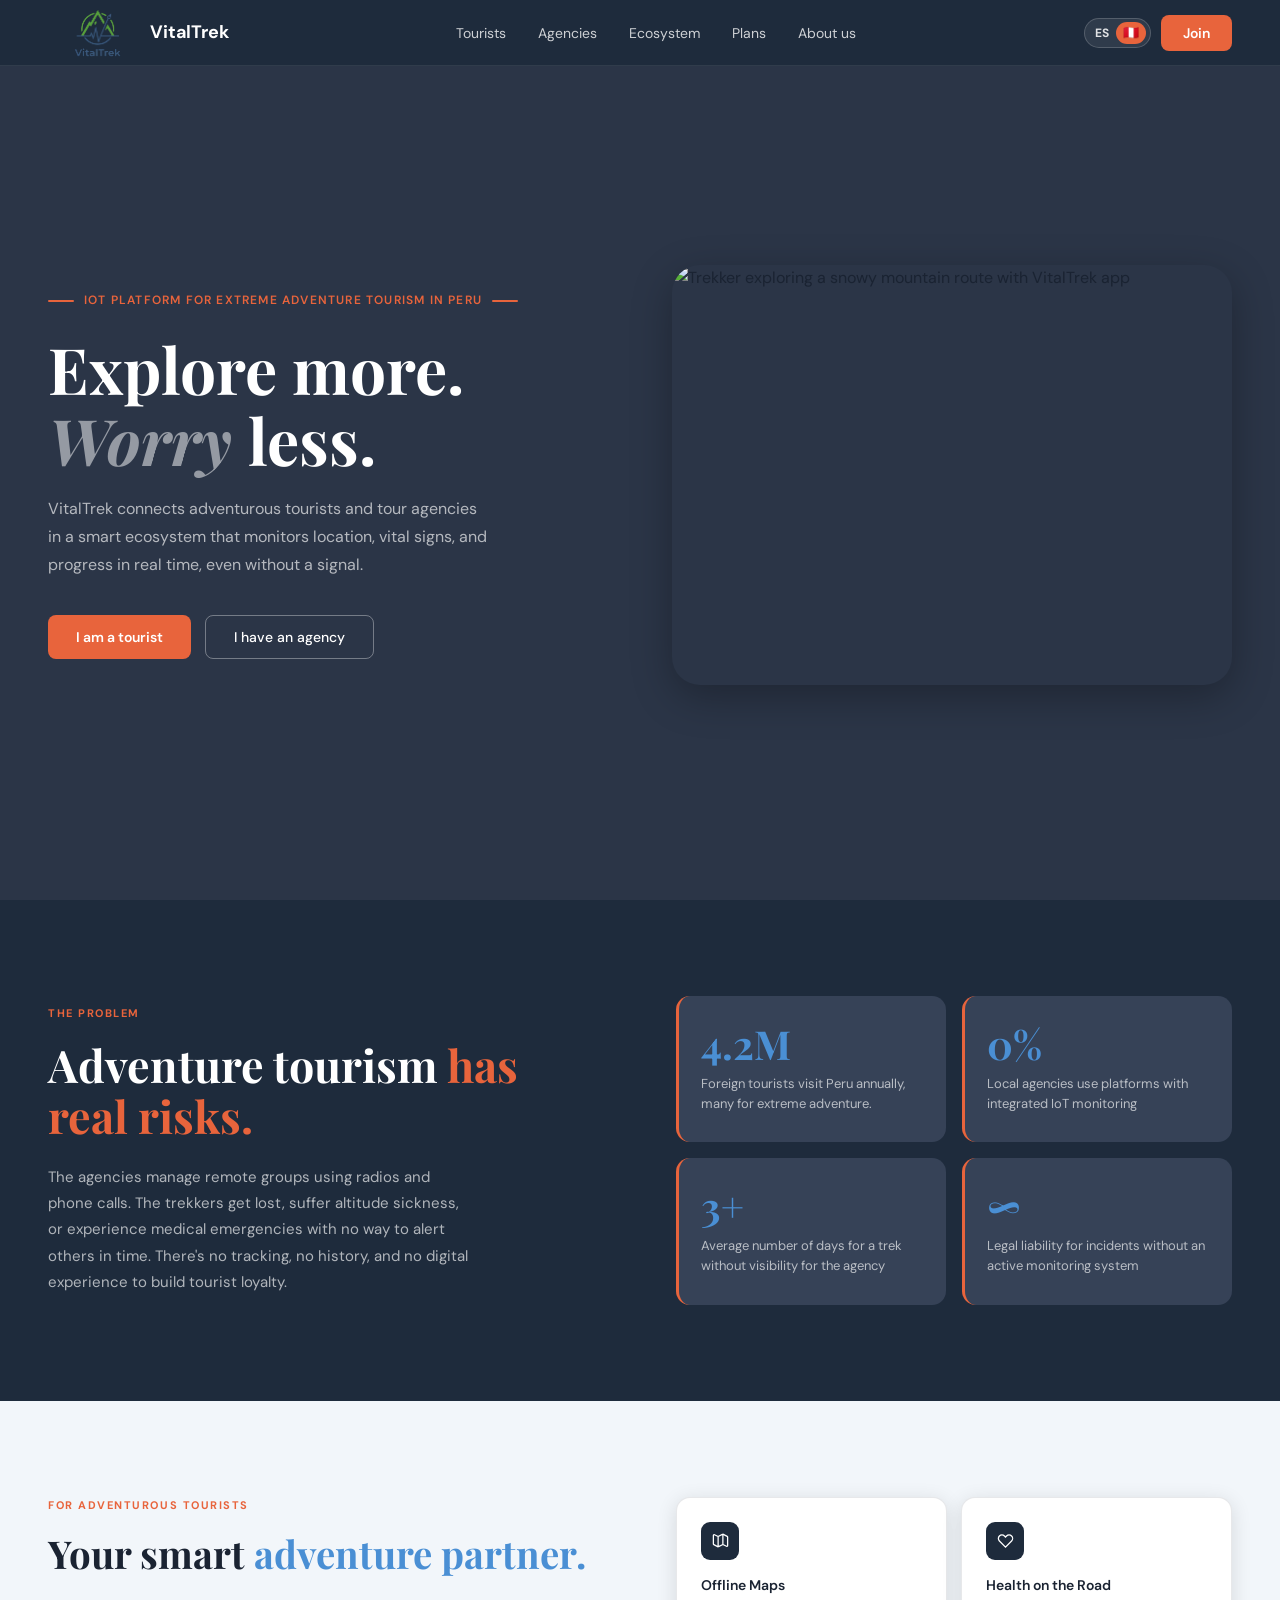
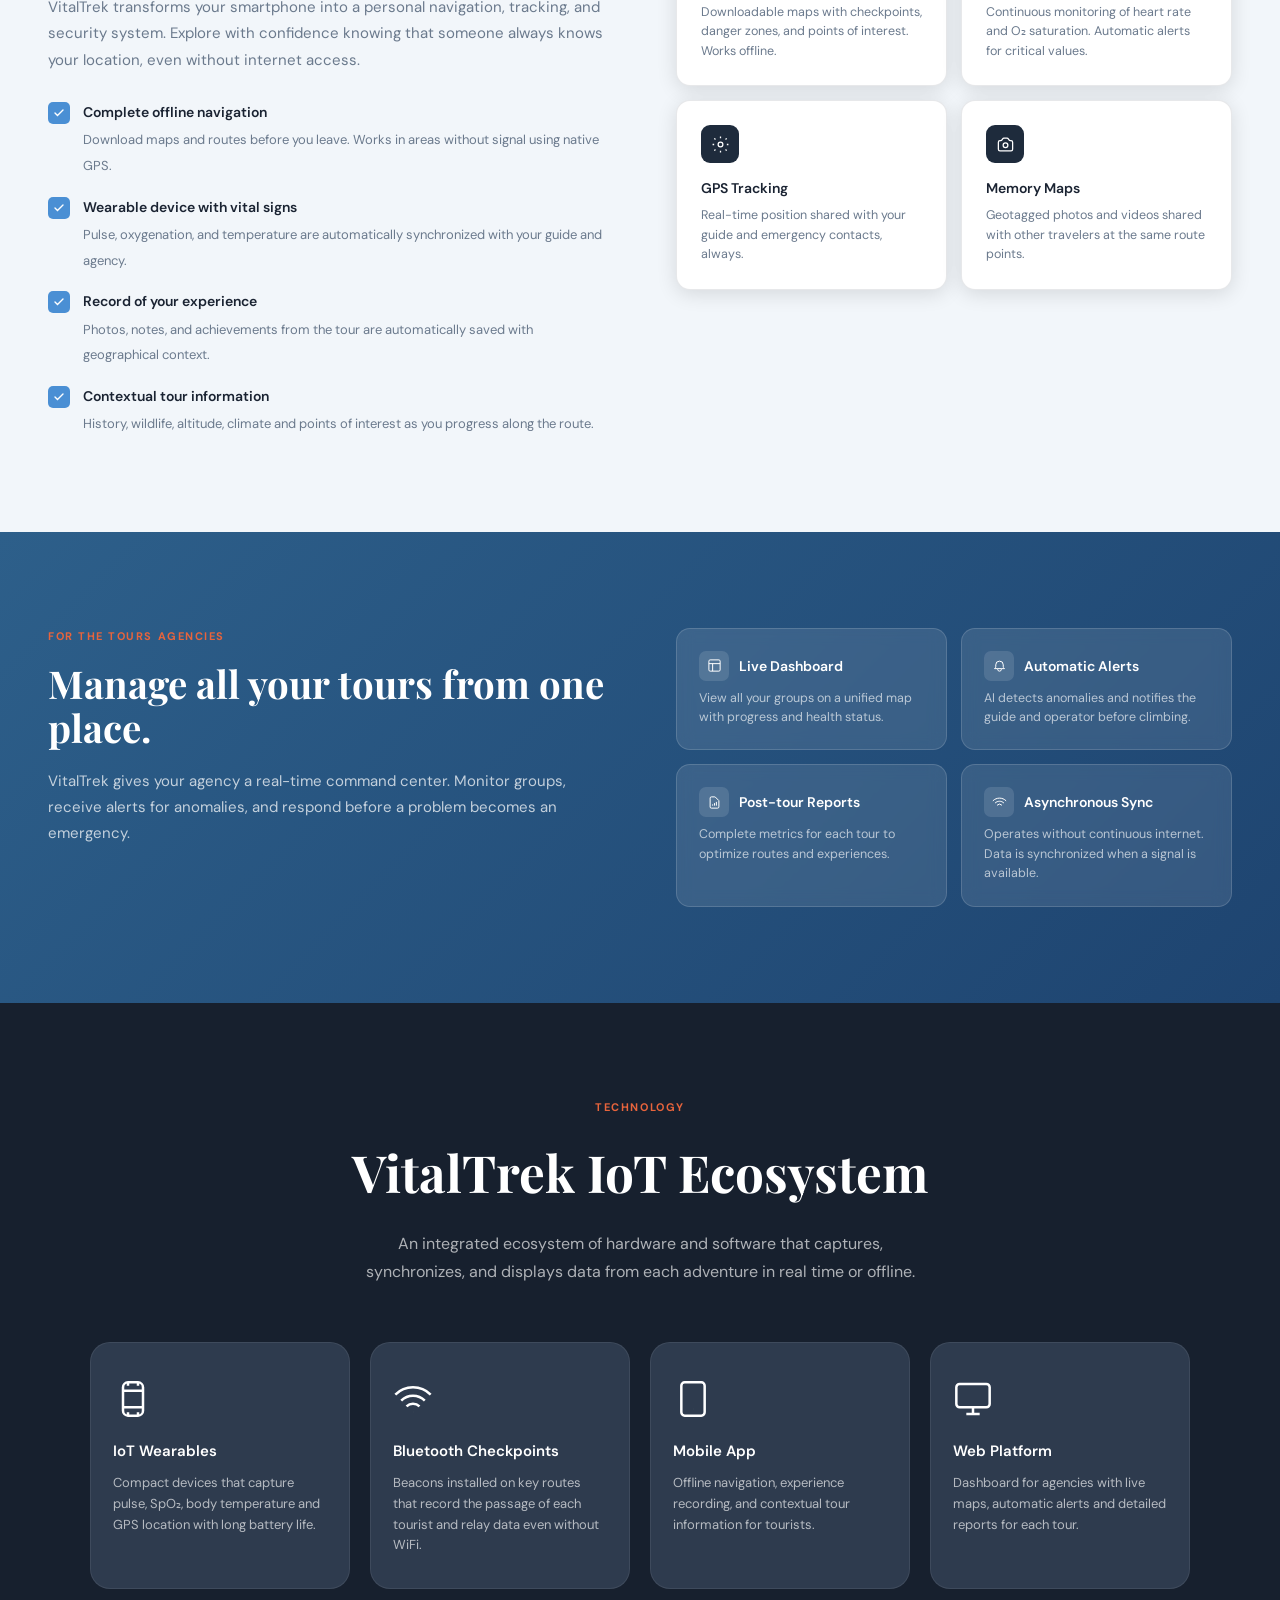
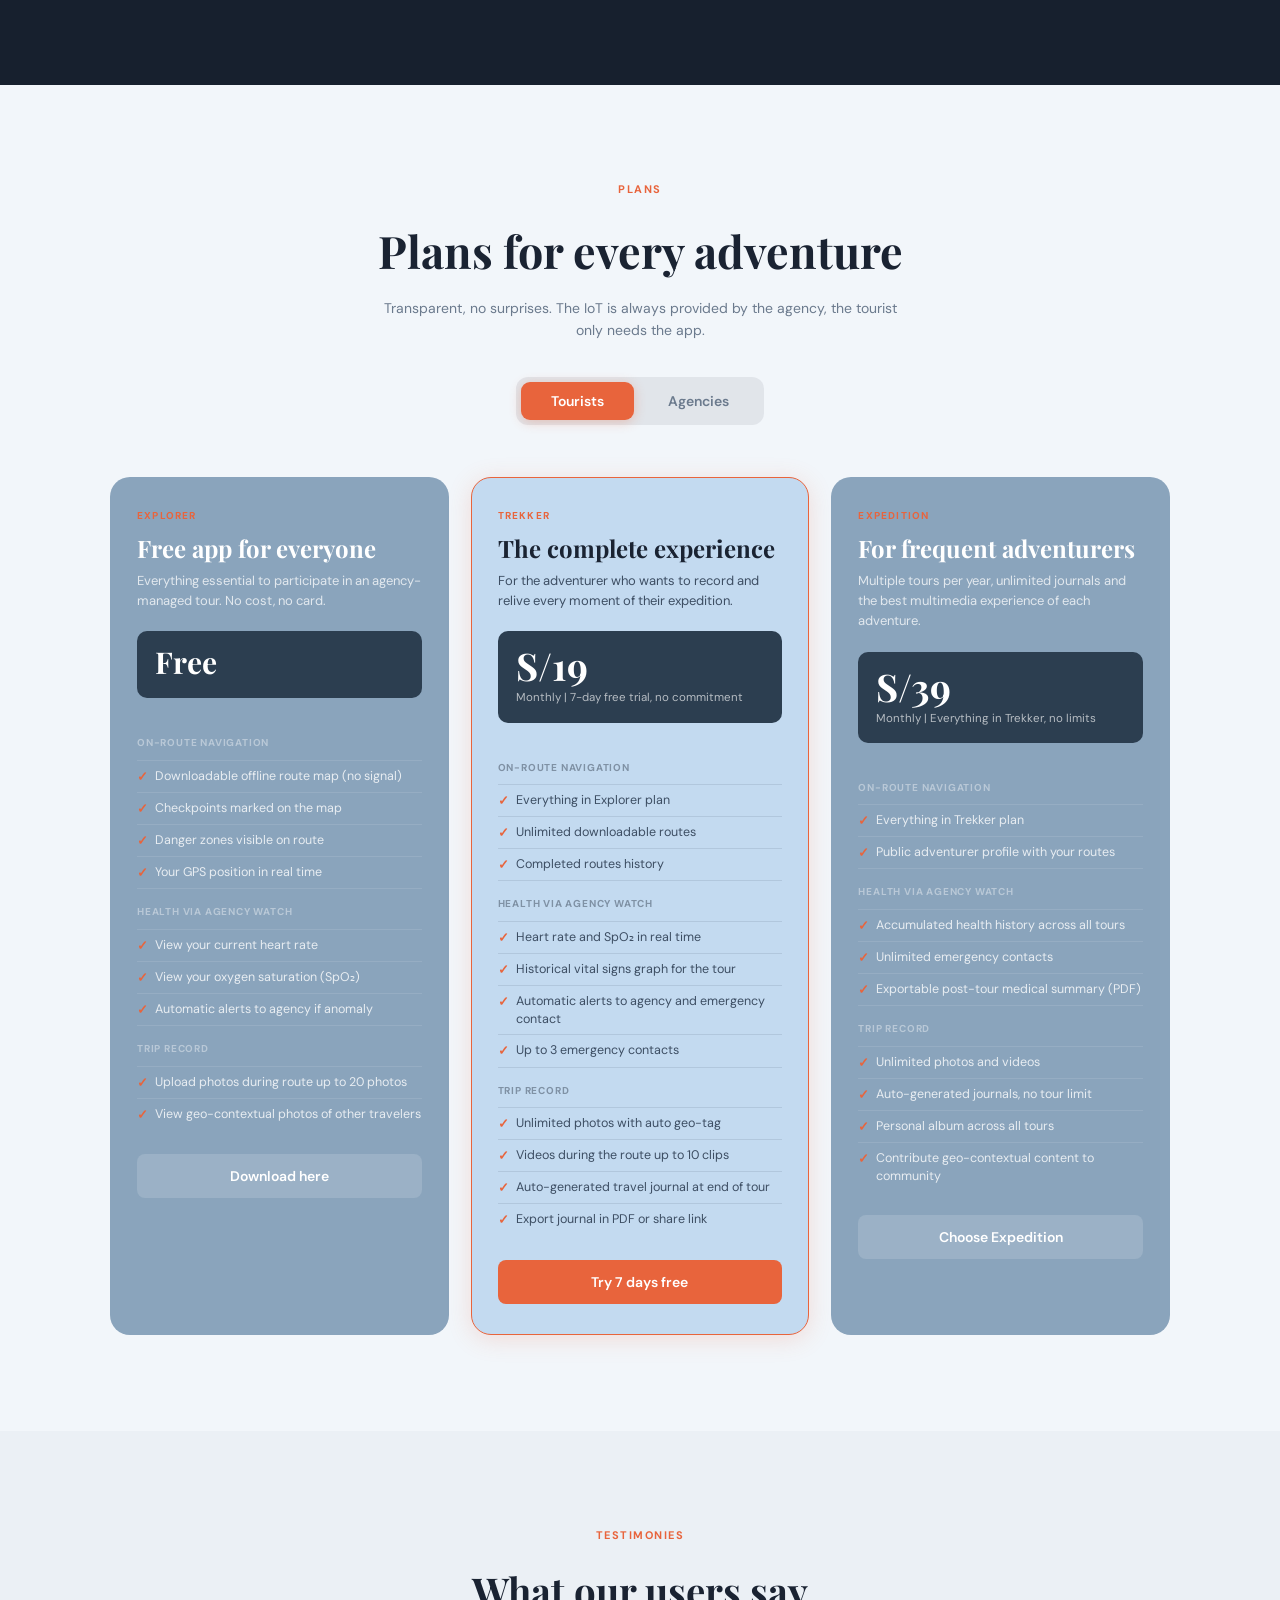
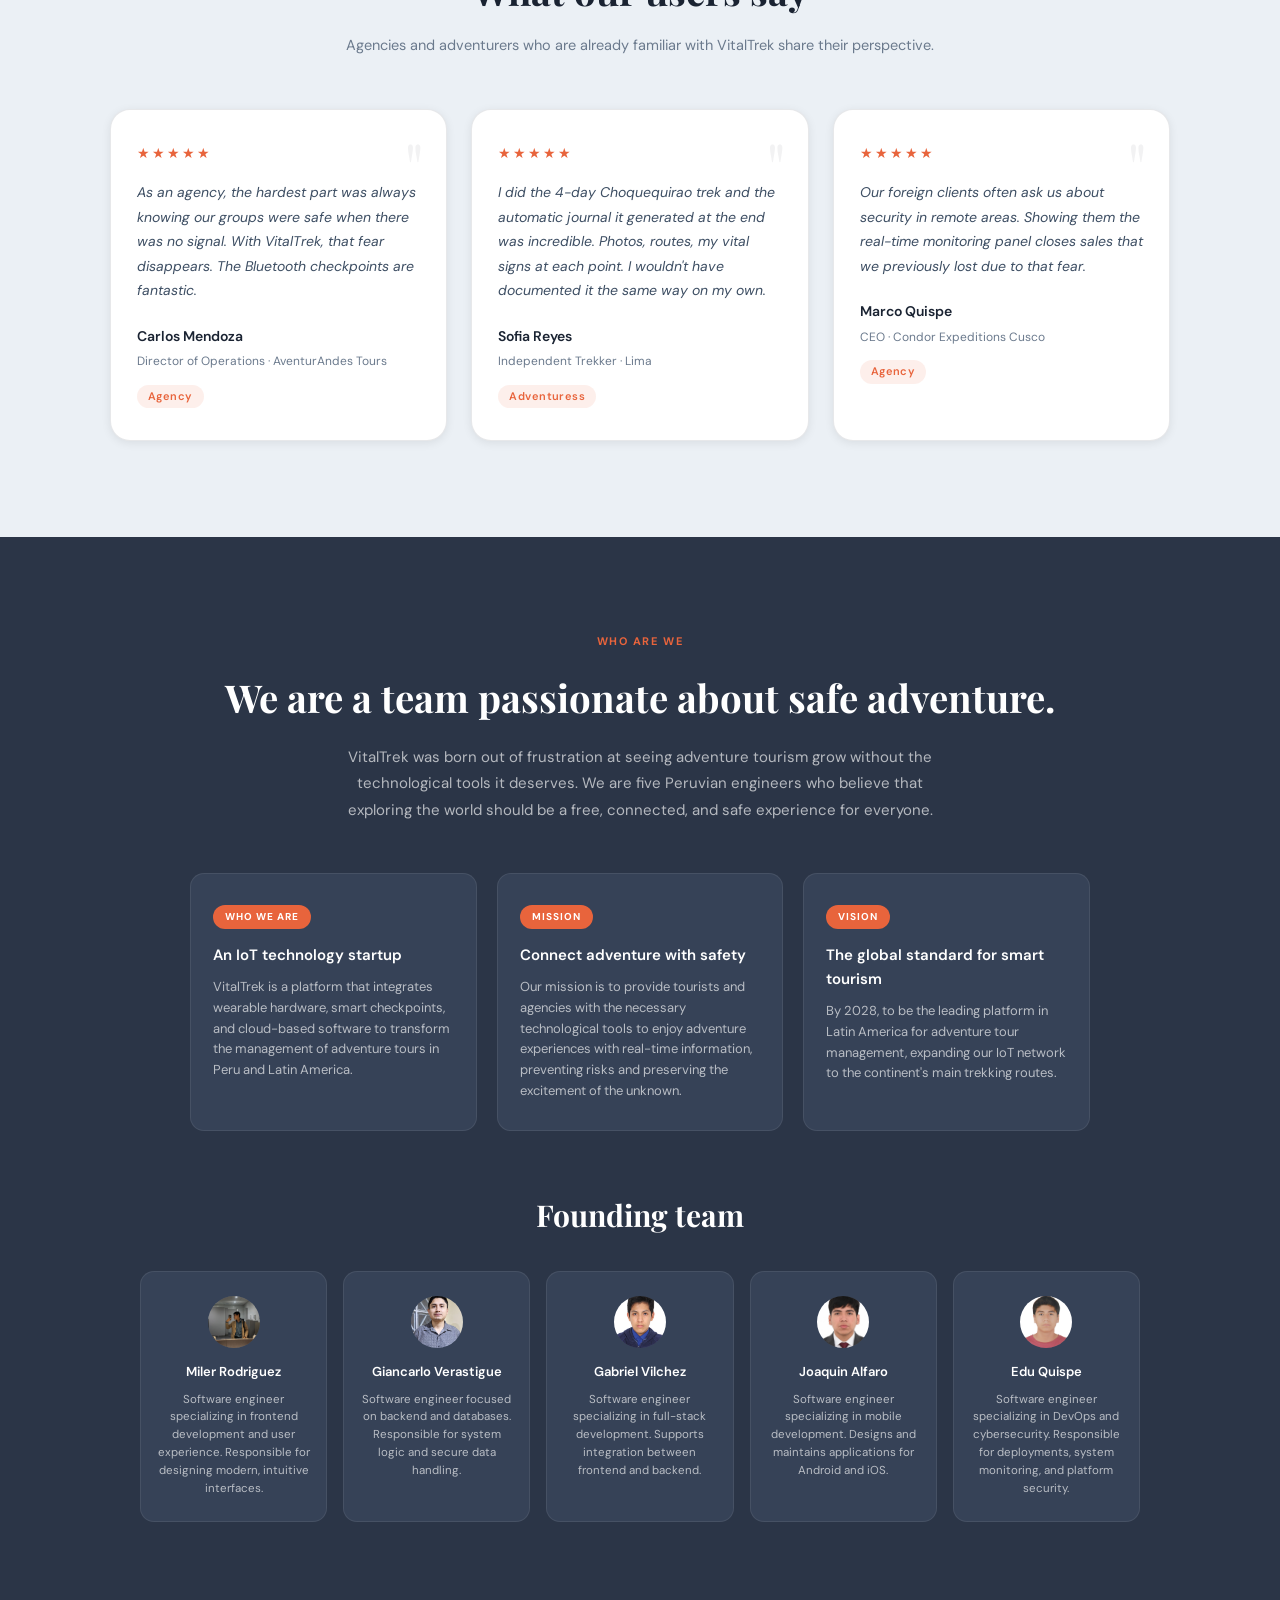
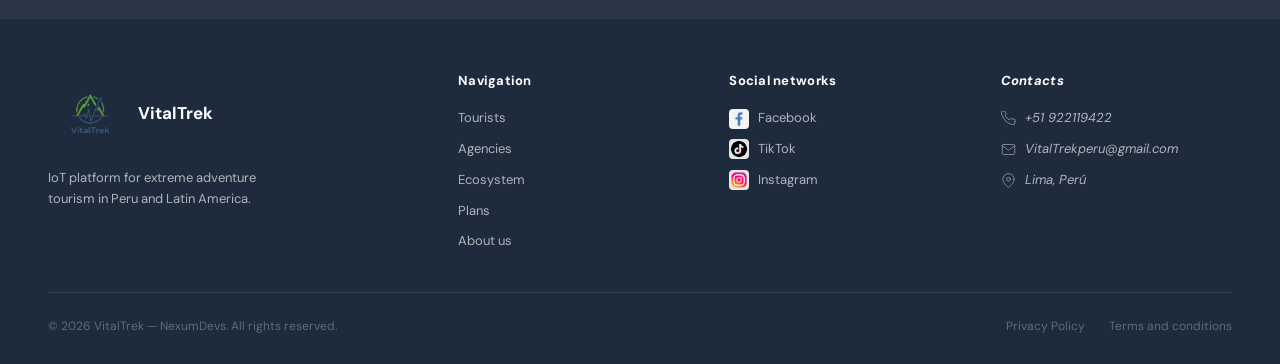
==== index.html @ 86516706 "fix : about the team" ====
<!doctype html>
<!--
 * index.html - VitalTrek landing page
 * NexumDevs - UPC 2026
-->
<html lang="en-US">
<head>
  <meta charset="utf-8">
  <meta name="viewport" content="width=device-width, initial-scale=1.0">
  <meta name="description" content="VitalTrek — IoT platform for extreme adventure tourism in Peru. Monitor location, vital signs, and progress in real time.">
  <meta name="keywords" content="VitalTrek, adventure tourism, IoT, trekking Peru, smartwatch, monitoring, NexumDevs">
  <meta name="author" content="NexumDevs — UPC 2026">
  <meta name="copyright" content="© 2026 VitalTrek — NexumDevs. All rights reserved.">

  <!-- open graph locale -->
  <meta property="og:locale" content="en_US">
  <meta property="og:locale:alternate" content="es_419">
  <meta property="og:title" content="VitalTrek — Explore more. Worry less.">
  <meta property="og:description" content="IoT platform for extreme adventure tourism in Peru.">
  <meta property="og:type" content="website">

  <title>VitalTrek — Explore more. Worry less.</title>

  <link rel="icon" href="assets/images/vitaltrek-logo.png" type="image/png">
  <!-- google fonts -->
  <link
    href="https://fonts.googleapis.com/css2?family=Playfair+Display:ital,wght@0,700;0,800;1,700&family=DM+Sans:wght@300;400;500;600&display=swap"
    rel="stylesheet"
  >
  <link rel="stylesheet" href="style.css">
</head>

<!-- aria-live region announces language changes to screen readers -->
<body>
<div
  id="lang-announcer"
  role="status"
  aria-live="polite"
  aria-atomic="true"
  class="visually-hidden"
></div>

<!-- 
     navbar — fixed top navigation bar
-->
<nav class="navbar" role="navigation" aria-label="Main navigation">

  <!-- brand logo -->
  <a href="#home" class="nav-logo" aria-label="VitalTrek — go to home">
    <img src="assets/images/vitaltrek-logo.png" alt="VitalTrek logo" width="40" height="40">
    <span class="nav-logo-text">VitalTrek</span>
  </a>

  <!-- collapsible nav links — desktop center / mobile dropdown -->
  <div class="nav-collapse" id="nav-collapse" role="menubar">
    <ul class="nav-links" role="list">
      <li role="none"><a href="#tourists" role="menuitem" data-i18n="nav.tourists">Tourists</a></li>
      <li role="none"><a href="#agencies" role="menuitem" data-i18n="nav.agencies">Agencies</a></li>
      <li role="none"><a href="#ecosystem" role="menuitem" data-i18n="nav.ecosystem">Ecosystem</a></li>
      <li role="none"><a href="#plans" role="menuitem" data-i18n="nav.plans">Plans</a></li>
      <li role="none"><a href="#about" role="menuitem" data-i18n="nav.about">About us</a></li>
    </ul>
  </div>

  <!-- right-side actions: language toggle, hamburger, join cta -->
  <div class="nav-actions">

    <!-- language toggle pill -->
    <button
      class="lang-toggle"
      onclick="toggleLanguage()"
      aria-label="Switch to Spanish"
      id="lang-toggle-btn"
    >
      <span class="lang-code" id="lang-code" aria-hidden="true">ES</span>
      <span class="lang-flag-pill" id="lang-flag" aria-hidden="true">🇵🇪</span>
    </button>

    <!-- hamburger button — mobile only -->
    <button
      class="hamburger-button"
      onclick="toggleMobileMenu()"
      aria-expanded="false"
      aria-controls="nav-collapse"
      aria-label="Toggle navigation menu"
    >
      <span aria-hidden="true"></span>
      <span aria-hidden="true"></span>
      <span aria-hidden="true"></span>
    </button>

    <!-- primary cta -->
    <button type="button" class="btn-join" onclick="openJoinModal()" data-i18n="nav.join" aria-label="Open join modal" aria-haspopup="dialog">Join</button>
  </div>

</nav>

<!-- 
     hero — main banner with value proposition
-->
<section class="hero" id="home" aria-labelledby="hero-heading">

  <div class="hero-content">
    <div class="hero-badge" data-i18n="hero.badge" role="note">
      IoT platform for extreme adventure tourism in Peru
    </div>

    <h1 id="hero-heading">
      <span data-i18n="hero.title-line">Explore more.</span><br>
      <em data-i18n="hero.title-italic">Worry </em><span data-i18n="hero.title-bold">less.</span>
    </h1>

    <p class="hero-desc" data-i18n="hero.description">
      VitalTrek connects adventurous tourists and tour agencies in a smart ecosystem
      that monitors location, vital signs, and progress in real time, even without a signal.
    </p>

    <div class="hero-ctas">
      <button class="btn-primary" data-i18n="hero.cta-tourist" aria-label="Get started as a tourist">
        I am a tourist
      </button>
      <button class="btn-outline" data-i18n="hero.cta-agency" aria-label="Get started as an agency">
        I have an agency
      </button>
    </div>
  </div>

  <div class="hero-image-wrap">
    <img
      src="assets/images/vitaltrek-image.png"
      alt="Trekker exploring a snowy mountain route with VitalTrek app"
      width="640"
      height="480"
    >
  </div>

</section>

<!-- 
     problem — statistics showing the market gap
-->
<section class="problem" id="problem" aria-labelledby="problem-heading">

  <div>
    <span class="section-tag" data-i18n="problem.tag">The Problem</span>
    <h2 id="problem-heading">
      <span data-i18n="problem.title-main">Adventure tourism </span>
      <span class="color-accent-primary" data-i18n="problem.title-accent">has real risks.</span>
    </h2>
    <p class="problem-desc" data-i18n="problem.description">
      The agencies manage remote groups using radios and phone calls. The trekkers get lost,
      suffer altitude sickness, or experience medical emergencies with no way to alert others
      in time. There's no tracking, no history, and no digital experience to build tourist loyalty.
    </p>
  </div>

  <!-- statistics grid -->
  <div class="stats-grid" role="list" aria-label="Market statistics">

    <div class="stat-card" role="listitem">
      <div
        class="stat-number"
        data-i18n="problem.stat-tourists-number"
        aria-label="4.2 million"
      >4.2M</div>
      <p class="stat-desc" data-i18n="problem.stat-tourists-desc">
        Foreign tourists visit Peru annually, many for extreme adventure.
      </p>
    </div>

    <div class="stat-card" role="listitem">
      <div
        class="stat-number"
        data-i18n="problem.stat-iot-number"
        aria-label="Zero percent"
      >0%</div>
      <p class="stat-desc" data-i18n="problem.stat-iot-desc">
        Local agencies use platforms with integrated IoT monitoring
      </p>
    </div>

    <div class="stat-card" role="listitem">
      <div
        class="stat-number"
        data-i18n="problem.stat-days-number"
        aria-label="3 or more days"
      >3+</div>
      <p class="stat-desc" data-i18n="problem.stat-days-desc">
        Average number of days for a trek without visibility for the agency
      </p>
    </div>

    <div class="stat-card" role="listitem">
      <div class="stat-number" aria-label="Unlimited liability">∞</div>
      <p class="stat-desc" data-i18n="problem.stat-liability-desc">
        Legal liability for incidents without an active monitoring system
      </p>
    </div>

  </div>

</section>

<!-- 
     tourists — features for adventurous tourists
-->
<section class="tourists" id="tourists" aria-labelledby="tourists-heading">

  <div>
    <span class="section-tag" data-i18n="tourists.tag">For Adventurous Tourists</span>
    <h2 id="tourists-heading">
      <span data-i18n="tourists.title-pre">Your smart </span>
      <span class="color-accent-secondary" data-i18n="tourists.title-accent">adventure partner.</span>
    </h2>
    <p class="tourists-desc" data-i18n="tourists.description">
      VitalTrek transforms your smartphone into a personal navigation, tracking, and security system.
      Explore with confidence knowing that someone always knows your location, even without internet access.
    </p>

    <!-- checklist of core tourist benefits -->
    <ul class="checklist" aria-label="Core features for tourists">
      <li>
        <div class="check-icon" aria-hidden="true">
          <svg viewBox="0 0 24 24" fill="none" stroke="#fff" stroke-width="2.8" stroke-linecap="round">
            <path d="M20 6L9 17l-5-5"/>
          </svg>
        </div>
        <div>
          <strong data-i18n="tourists.offline-nav-title">Complete offline navigation</strong>
          <span data-i18n="tourists.offline-nav-desc">
            Download maps and routes before you leave. Works in areas without signal using native GPS.
          </span>
        </div>
      </li>
      <li>
        <div class="check-icon" aria-hidden="true">
          <svg viewBox="0 0 24 24" fill="none" stroke="#fff" stroke-width="2.8" stroke-linecap="round">
            <path d="M20 6L9 17l-5-5"/>
          </svg>
        </div>
        <div>
          <strong data-i18n="tourists.wearable-title">Wearable device with vital signs</strong>
          <span data-i18n="tourists.wearable-desc">
            Pulse, oxygenation, and temperature are automatically synchronized with your guide and agency.
          </span>
        </div>
      </li>
      <li>
        <div class="check-icon" aria-hidden="true">
          <svg viewBox="0 0 24 24" fill="none" stroke="#fff" stroke-width="2.8" stroke-linecap="round">
            <path d="M20 6L9 17l-5-5"/>
          </svg>
        </div>
        <div>
          <strong data-i18n="tourists.experience-title">Record of your experience</strong>
          <span data-i18n="tourists.experience-desc">
            Photos, notes, and achievements from the tour are automatically saved with geographical context.
          </span>
        </div>
      </li>
      <li>
        <div class="check-icon" aria-hidden="true">
          <svg viewBox="0 0 24 24" fill="none" stroke="#fff" stroke-width="2.8" stroke-linecap="round">
            <path d="M20 6L9 17l-5-5"/>
          </svg>
        </div>
        <div>
          <strong data-i18n="tourists.contextual-info-title">Contextual tour information</strong>
          <span data-i18n="tourists.contextual-info-desc">
            History, wildlife, altitude, climate and points of interest as you progress along the route.
          </span>
        </div>
      </li>
    </ul>
  </div>

  <!-- feature cards grid -->
  <div class="features-grid" role="list" aria-label="Tourist feature cards">

    <div class="feat-card" role="listitem">
      <div class="feat-icon" aria-hidden="true">
        <svg viewBox="0 0 24 24" fill="none" stroke="#fff" stroke-width="1.6">
          <path d="M9 20l-5.447-2.724A1 1 0 013 16.382V5.618a1 1 0 011.447-.894L9 7m0 13l6-3m-6 3V7m6 10l4.553 2.276A1 1 0 0021 18.382V7.618a1 1 0 00-.553-.894L15 4m0 13V4m0 0L9 7"/>
        </svg>
      </div>
      <h4 data-i18n="tourists.feat-maps-title">Offline Maps</h4>
      <p data-i18n="tourists.feat-maps-desc">
        Downloadable maps with checkpoints, danger zones, and points of interest. Works offline.
      </p>
    </div>

    <div class="feat-card" role="listitem">
      <div class="feat-icon" aria-hidden="true">
        <svg viewBox="0 0 24 24" fill="none" stroke="#fff" stroke-width="1.6">
          <path d="M4.318 6.318a4.5 4.5 0 000 6.364L12 20.364l7.682-7.682a4.5 4.5 0 00-6.364-6.364L12 7.636l-1.318-1.318a4.5 4.5 0 00-6.364 0z"/>
        </svg>
      </div>
      <h4 data-i18n="tourists.feat-health-title">Health on the Road</h4>
      <p data-i18n="tourists.feat-health-desc">
        Continuous monitoring of heart rate and O₂ saturation. Automatic alerts for critical values.
      </p>
    </div>

    <div class="feat-card" role="listitem">
      <div class="feat-icon" aria-hidden="true">
        <svg viewBox="0 0 24 24" fill="none" stroke="#fff" stroke-width="1.6">
          <circle cx="12" cy="12" r="3"/>
          <path d="M12 2v2m0 16v2M4.22 4.22l1.42 1.42m12.72 12.72l1.42 1.42M2 12h2m16 0h2M4.22 19.78l1.42-1.42M18.36 5.64l1.42-1.42"/>
        </svg>
      </div>
      <h4 data-i18n="tourists.feat-gps-title">GPS Tracking</h4>
      <p data-i18n="tourists.feat-gps-desc">
        Real-time position shared with your guide and emergency contacts, always.
      </p>
    </div>

    <div class="feat-card" role="listitem">
      <div class="feat-icon" aria-hidden="true">
        <svg viewBox="0 0 24 24" fill="none" stroke="#fff" stroke-width="1.6">
          <path d="M3 9a2 2 0 012-2h.93a2 2 0 001.664-.89l.812-1.22A2 2 0 0110.07 4h3.86a2 2 0 011.664.89l.812 1.22A2 2 0 0018.07 7H19a2 2 0 012 2v9a2 2 0 01-2 2H5a2 2 0 01-2-2V9z"/>
          <circle cx="12" cy="13" r="3"/>
        </svg>
      </div>
      <h4 data-i18n="tourists.feat-memory-title">Memory Maps</h4>
      <p data-i18n="tourists.feat-memory-desc">
        Geotagged photos and videos shared with other travelers at the same route points.
      </p>
    </div>

  </div>

</section>

<!-- 
     agencies — features for tour agencies
-->
<section class="agencies" id="agencies" aria-labelledby="agencies-heading">

  <div>
    <span class="section-tag" data-i18n="agencies.tag">For the Tours Agencies</span>
    <h2 id="agencies-heading" data-i18n="agencies.title">
      Manage all your tours from one place.
    </h2>
    <p class="agencies-desc" data-i18n="agencies.description">
      VitalTrek gives your agency a real-time command center. Monitor groups, receive alerts
      for anomalies, and respond before a problem becomes an emergency.
    </p>
  </div>

  <!-- agency feature cards grid -->
  <div class="agency-grid" role="list" aria-label="Agency feature cards">

    <div class="agency-card" role="listitem">
      <div class="agency-card-head">
        <div class="agency-card-icon" aria-hidden="true">
          <svg viewBox="0 0 24 24">
            <rect x="3" y="3" width="18" height="18" rx="2" stroke="#fff" stroke-width="1.6" fill="none"/>
            <path d="M3 9h18M9 21V9" stroke="#fff" stroke-width="1.6" fill="none"/>
          </svg>
        </div>
        <h4 data-i18n="agencies.feat-dashboard-title">Live Dashboard</h4>
      </div>
      <p data-i18n="agencies.feat-dashboard-desc">
        View all your groups on a unified map with progress and health status.
      </p>
    </div>

    <div class="agency-card" role="listitem">
      <div class="agency-card-head">
        <div class="agency-card-icon" aria-hidden="true">
          <svg viewBox="0 0 24 24">
            <path d="M15 17h5l-1.405-1.405A2.032 2.032 0 0118 14.158V11a6 6 0 10-12 0v3.159c0 .538-.214 1.055-.595 1.436L4 17h5m6 0v1a3 3 0 11-6 0v-1m6 0H9"
              stroke="#fff" stroke-width="1.6" fill="none"/>
          </svg>
        </div>
        <h4 data-i18n="agencies.feat-alerts-title">Automatic Alerts</h4>
      </div>
      <p data-i18n="agencies.feat-alerts-desc">
        AI detects anomalies and notifies the guide and operator before climbing.
      </p>
    </div>

    <div class="agency-card" role="listitem">
      <div class="agency-card-head">
        <div class="agency-card-icon" aria-hidden="true">
          <svg viewBox="0 0 24 24">
            <path d="M9 17v-2m3 2v-4m3 4v-6m2 10H7a2 2 0 01-2-2V5a2 2 0 012-2h5.586a1 1 0 01.707.293l5.414 5.414a1 1 0 01.293.707V19a2 2 0 01-2 2z"
              stroke="#fff" stroke-width="1.6" fill="none"/>
          </svg>
        </div>
        <h4 data-i18n="agencies.feat-reports-title">Post-tour Reports</h4>
      </div>
      <p data-i18n="agencies.feat-reports-desc">
        Complete metrics for each tour to optimize routes and experiences.
      </p>
    </div>

    <div class="agency-card" role="listitem">
      <div class="agency-card-head">
        <div class="agency-card-icon" aria-hidden="true">
          <svg viewBox="0 0 24 24">
            <path d="M8.111 16.404a5.5 5.5 0 017.778 0M12 20h.01m-7.08-7.071c3.904-3.905 10.236-3.905 14.141 0M1.394 9.393c5.857-5.857 15.355-5.857 21.213 0"
              stroke="#fff" stroke-width="1.6" fill="none"/>
          </svg>
        </div>
        <h4 data-i18n="agencies.feat-sync-title">Asynchronous Sync</h4>
      </div>
      <p data-i18n="agencies.feat-sync-desc">
        Operates without continuous internet. Data is synchronized when a signal is available.
      </p>
    </div>

  </div>

</section>

<!-- 
     ecosystem — iot hardware and software overview
-->
<section class="ecosystem" id="ecosystem" aria-labelledby="ecosystem-heading">

  <span class="section-tag" data-i18n="ecosystem.tag">Technology</span>
  <h2 id="ecosystem-heading" data-i18n="ecosystem.title">VitalTrek IoT Ecosystem</h2>
  <p class="ecosystem-desc" data-i18n="ecosystem.description">
    An integrated ecosystem of hardware and software that captures, synchronizes,
    and displays data from each adventure in real time or offline.
  </p>

  <!-- four ecosystem component cards -->
  <div class="eco-grid" role="list" aria-label="IoT ecosystem components">

    <div class="eco-card" role="listitem">
      <!-- wearable devices icon -->
      <div class="eco-icon" aria-hidden="true">
        <svg viewBox="0 0 24 24" fill="none" stroke="#fff" stroke-width="1.5">
          <rect x="6" y="2" width="12" height="20" rx="3"/>
          <path d="M6 7h12M6 17h12M9 2v2M15 2v2M9 20v2M15 20v2"/>
        </svg>
      </div>
      <h3 data-i18n="ecosystem.wearables-title">IoT Wearables</h3>
      <p data-i18n="ecosystem.wearables-desc">
        Compact devices that capture pulse, SpO₂, body temperature and GPS location with long battery life.
      </p>
    </div>

    <div class="eco-card" role="listitem">
      <!-- bluetooth beacon icon -->
      <div class="eco-icon" aria-hidden="true">
        <svg viewBox="0 0 24 24" fill="none" stroke="#fff" stroke-width="1.5">
          <path d="M8.111 16.404a5.5 5.5 0 017.778 0M12 20h.01m-7.08-7.071c3.904-3.905 10.236-3.905 14.141 0M1.394 9.393c5.857-5.857 15.355-5.857 21.213 0"/>
        </svg>
      </div>
      <h3 data-i18n="ecosystem.bluetooth-title">Bluetooth Checkpoints</h3>
      <p data-i18n="ecosystem.bluetooth-desc">
        Beacons installed on key routes that record the passage of each tourist and relay data even without WiFi.
      </p>
    </div>

    <div class="eco-card" role="listitem">
      <!-- mobile app icon -->
      <div class="eco-icon" aria-hidden="true">
        <svg viewBox="0 0 24 24" fill="none" stroke="#fff" stroke-width="1.5">
          <rect x="5" y="2" width="14" height="20" rx="2"/>
          <path d="M12 18h.01"/>
        </svg>
      </div>
      <h3 data-i18n="ecosystem.mobile-title">Mobile App</h3>
      <p data-i18n="ecosystem.mobile-desc">
        Offline navigation, experience recording, and contextual tour information for tourists.
      </p>
    </div>

    <div class="eco-card" role="listitem">
      <!-- web platform icon -->
      <div class="eco-icon" aria-hidden="true">
        <svg viewBox="0 0 24 24" fill="none" stroke="#fff" stroke-width="1.5">
          <rect x="2" y="3" width="20" height="14" rx="2"/>
          <path d="M8 21h8M12 17v4"/>
        </svg>
      </div>
      <h3 data-i18n="ecosystem.web-title">Web Platform</h3>
      <p data-i18n="ecosystem.web-desc">
        Dashboard for agencies with live maps, automatic alerts and detailed reports for each tour.
      </p>
    </div>

  </div>

</section>

<!-- 
     plans — pricing for tourists and agencies
-->
<section class="plans" id="plans" aria-labelledby="plans-heading">

  <span class="section-tag" data-i18n="plans.tag">Plans</span>
  <h2 id="plans-heading" data-i18n="plans.title">Plans for every adventure</h2>
  <p class="plans-subtitle" data-i18n="plans.subtitle">
    Transparent, no surprises. The IoT is always provided by the agency, the tourist only needs the app.
  </p>

  <!-- tab toggle: tourists vs agencies -->
  <div class="plans-toggle" role="tablist" aria-label="Plan type selector">
    <button
      class="toggle-btn active"
      id="btn-tourists"
      role="tab"
      aria-selected="true"
      aria-controls="tourist-plans"
      onclick="switchPlans('tourists')"
      data-i18n="plans.toggle-tourists"
    >Tourists</button>
    <button
      class="toggle-btn"
      id="btn-agencies"
      role="tab"
      aria-selected="false"
      aria-controls="agency-plans"
      onclick="switchPlans('agencies')"
      data-i18n="plans.toggle-agencies"
    >Agencies</button>
  </div>

  <!-- tourist plans -->
  <div class="plans-grid active" id="tourist-plans" role="tabpanel" aria-labelledby="btn-tourists">

    <!-- explorer plan — free -->
    <div class="plan-card">
      <p class="plan-tier" data-i18n="plans.explorer.tier">Explorer</p>
      <h3 class="plan-title" data-i18n="plans.explorer.title">Free app for everyone</h3>
      <p class="plan-desc" data-i18n="plans.explorer.description">
        Everything essential to participate in an agency-managed tour. No cost, no card.
      </p>
      <div class="plan-price">
        <div class="plan-price-main free" data-i18n="plans.explorer.price">Free</div>
        <p class="plan-price-note" data-i18n="plans.explorer.note"></p>
      </div>
      <ul class="plan-features" aria-label="Explorer plan features">
        <li>
          <span class="group-lbl" data-i18n="plans.explorer.group-navigation">
            <!-- navigation icon -->
            <svg class="group-icon" viewBox="0 0 16 16" fill="none" stroke="currentColor" stroke-width="1.5" aria-hidden="true">
              <path d="M8 2l1.5 4.5H14l-3.75 2.75 1.5 4.5L8 11l-3.75 2.75 1.5-4.5L2 6.5h4.5z"/>
            </svg>
            On-route navigation
          </span>
        </li>
        <li><span class="tick" aria-hidden="true">✓</span><span data-i18n="plans.explorer.feat-offline-map">Downloadable offline route map (no signal)</span></li>
        <li><span class="tick" aria-hidden="true">✓</span><span data-i18n="plans.explorer.feat-checkpoints">Checkpoints marked on the map</span></li>
        <li><span class="tick" aria-hidden="true">✓</span><span data-i18n="plans.explorer.feat-danger-zones">Danger zones visible on route</span></li>
        <li><span class="tick" aria-hidden="true">✓</span><span data-i18n="plans.explorer.feat-gps">Your GPS position in real time</span></li>
        <li>
          <span class="group-lbl" data-i18n="plans.explorer.group-health">
            <!-- watch icon -->
            <svg class="group-icon" viewBox="0 0 16 16" fill="none" stroke="currentColor" stroke-width="1.5" aria-hidden="true">
              <rect x="4" y="3" width="8" height="10" rx="2"/>
              <path d="M6 1v2M10 1v2M6 13v2M10 13v2M8 6v3l2 1"/>
            </svg>
            Health via agency watch
          </span>
        </li>
        <li><span class="tick" aria-hidden="true">✓</span><span data-i18n="plans.explorer.feat-heart-rate">View your current heart rate</span></li>
        <li><span class="tick" aria-hidden="true">✓</span><span data-i18n="plans.explorer.feat-oxygen">View your oxygen saturation (SpO₂)</span></li>
        <li><span class="tick" aria-hidden="true">✓</span><span data-i18n="plans.explorer.feat-auto-alerts">Automatic alerts to agency if anomaly</span></li>
        <li>
          <span class="group-lbl" data-i18n="plans.explorer.group-record">
            <!-- camera icon -->
            <svg class="group-icon" viewBox="0 0 16 16" fill="none" stroke="currentColor" stroke-width="1.5" aria-hidden="true">
              <path d="M2 5a1 1 0 011-1h1.5l1-2h5l1 2H13a1 1 0 011 1v7a1 1 0 01-1 1H3a1 1 0 01-1-1V5z"/>
              <circle cx="8" cy="8.5" r="2"/>
            </svg>
            Trip record
          </span>
        </li>
        <li><span class="tick" aria-hidden="true">✓</span><span data-i18n="plans.explorer.feat-photos">Upload photos during route up to 20 photos</span></li>
        <li><span class="tick" aria-hidden="true">✓</span><span data-i18n="plans.explorer.feat-geo-photos">View geo-contextual photos of other travelers</span></li>
      </ul>
      <button class="btn-plan" data-i18n="plans.explorer.cta" aria-label="Download Explorer plan">Download here</button>
    </div>

    <!-- trekker plan — featured -->
    <div class="plan-card featured">
      <p class="plan-tier" data-i18n="plans.trekker.tier">Trekker</p>
      <h3 class="plan-title" data-i18n="plans.trekker.title">The complete experience</h3>
      <p class="plan-desc" data-i18n="plans.trekker.description">
        For the adventurer who wants to record and relive every moment of their expedition.
      </p>
      <div class="plan-price">
        <div class="plan-price-main" data-i18n="plans.trekker.price">S/19</div>
        <p class="plan-price-note" data-i18n="plans.trekker.note">Monthly | 7-day free trial, no commitment</p>
      </div>
      <ul class="plan-features" aria-label="Trekker plan features">
        <li>
          <span class="group-lbl" data-i18n="plans.trekker.group-navigation">
            <svg class="group-icon" viewBox="0 0 16 16" fill="none" stroke="currentColor" stroke-width="1.5" aria-hidden="true">
              <path d="M8 2l1.5 4.5H14l-3.75 2.75 1.5 4.5L8 11l-3.75 2.75 1.5-4.5L2 6.5h4.5z"/>
            </svg>
            On-route navigation
          </span>
        </li>
        <li><span class="tick" aria-hidden="true">✓</span><span data-i18n="plans.trekker.feat-includes-explorer">Everything in Explorer plan</span></li>
        <li><span class="tick" aria-hidden="true">✓</span><span data-i18n="plans.trekker.feat-unlimited-routes">Unlimited downloadable routes</span></li>
        <li><span class="tick" aria-hidden="true">✓</span><span data-i18n="plans.trekker.feat-history">Completed routes history</span></li>
        <li>
          <span class="group-lbl" data-i18n="plans.trekker.group-health">
            <svg class="group-icon" viewBox="0 0 16 16" fill="none" stroke="currentColor" stroke-width="1.5" aria-hidden="true">
              <rect x="4" y="3" width="8" height="10" rx="2"/>
              <path d="M6 1v2M10 1v2M6 13v2M10 13v2M8 6v3l2 1"/>
            </svg>
            Health via agency watch
          </span>
        </li>
        <li><span class="tick" aria-hidden="true">✓</span><span data-i18n="plans.trekker.feat-realtime-vitals">Heart rate and SpO₂ in real time</span></li>
        <li><span class="tick" aria-hidden="true">✓</span><span data-i18n="plans.trekker.feat-vitals-graph">Historical vital signs graph for the tour</span></li>
        <li><span class="tick" aria-hidden="true">✓</span><span data-i18n="plans.trekker.feat-emergency-alerts">Automatic alerts to agency and emergency contact</span></li>
        <li><span class="tick" aria-hidden="true">✓</span><span data-i18n="plans.trekker.feat-emergency-contacts">Up to 3 emergency contacts</span></li>
        <li>
          <span class="group-lbl" data-i18n="plans.trekker.group-record">
            <svg class="group-icon" viewBox="0 0 16 16" fill="none" stroke="currentColor" stroke-width="1.5" aria-hidden="true">
              <path d="M2 5a1 1 0 011-1h1.5l1-2h5l1 2H13a1 1 0 011 1v7a1 1 0 01-1 1H3a1 1 0 01-1-1V5z"/>
              <circle cx="8" cy="8.5" r="2"/>
            </svg>
            Trip record
          </span>
        </li>
        <li><span class="tick" aria-hidden="true">✓</span><span data-i18n="plans.trekker.feat-unlimited-photos">Unlimited photos with auto geo-tag</span></li>
        <li><span class="tick" aria-hidden="true">✓</span><span data-i18n="plans.trekker.feat-videos">Videos during the route up to 10 clips</span></li>
        <li><span class="tick" aria-hidden="true">✓</span><span data-i18n="plans.trekker.feat-journal">Auto-generated travel journal at end of tour</span></li>
        <li><span class="tick" aria-hidden="true">✓</span><span data-i18n="plans.trekker.feat-export-journal">Export journal in PDF or share link</span></li>
      </ul>
      <button class="btn-plan orange-btn" data-i18n="plans.trekker.cta" aria-label="Try Trekker plan free for 7 days">Try 7 days free</button>
    </div>

    <!-- expedition plan -->
    <div class="plan-card">
      <p class="plan-tier" data-i18n="plans.expedition.tier">Expedition</p>
      <h3 class="plan-title" data-i18n="plans.expedition.title">For frequent adventurers</h3>
      <p class="plan-desc" data-i18n="plans.expedition.description">
        Multiple tours per year, unlimited journals and the best multimedia experience of each adventure.
      </p>
      <div class="plan-price">
        <div class="plan-price-main" data-i18n="plans.expedition.price">S/39</div>
        <p class="plan-price-note" data-i18n="plans.expedition.note">Monthly | Everything in Trekker, no limits</p>
      </div>
      <ul class="plan-features" aria-label="Expedition plan features">
        <li>
          <span class="group-lbl" data-i18n="plans.expedition.group-navigation">
            <svg class="group-icon" viewBox="0 0 16 16" fill="none" stroke="currentColor" stroke-width="1.5" aria-hidden="true">
              <path d="M8 2l1.5 4.5H14l-3.75 2.75 1.5 4.5L8 11l-3.75 2.75 1.5-4.5L2 6.5h4.5z"/>
            </svg>
            On-route navigation
          </span>
        </li>
        <li><span class="tick" aria-hidden="true">✓</span><span data-i18n="plans.expedition.feat-includes-trekker">Everything in Trekker plan</span></li>
        <li><span class="tick" aria-hidden="true">✓</span><span data-i18n="plans.expedition.feat-public-profile">Public adventurer profile with your routes</span></li>
        <li>
          <span class="group-lbl" data-i18n="plans.expedition.group-health">
            <svg class="group-icon" viewBox="0 0 16 16" fill="none" stroke="currentColor" stroke-width="1.5" aria-hidden="true">
              <rect x="4" y="3" width="8" height="10" rx="2"/>
              <path d="M6 1v2M10 1v2M6 13v2M10 13v2M8 6v3l2 1"/>
            </svg>
            Health via agency watch
          </span>
        </li>
        <li><span class="tick" aria-hidden="true">✓</span><span data-i18n="plans.expedition.feat-health-history">Accumulated health history across all tours</span></li>
        <li><span class="tick" aria-hidden="true">✓</span><span data-i18n="plans.expedition.feat-unlimited-contacts">Unlimited emergency contacts</span></li>
        <li><span class="tick" aria-hidden="true">✓</span><span data-i18n="plans.expedition.feat-medical-summary">Exportable post-tour medical summary (PDF)</span></li>
        <li>
          <span class="group-lbl" data-i18n="plans.expedition.group-record">
            <svg class="group-icon" viewBox="0 0 16 16" fill="none" stroke="currentColor" stroke-width="1.5" aria-hidden="true">
              <path d="M2 5a1 1 0 011-1h1.5l1-2h5l1 2H13a1 1 0 011 1v7a1 1 0 01-1 1H3a1 1 0 01-1-1V5z"/>
              <circle cx="8" cy="8.5" r="2"/>
            </svg>
            Trip record
          </span>
        </li>
        <li><span class="tick" aria-hidden="true">✓</span><span data-i18n="plans.expedition.feat-unlimited-media">Unlimited photos and videos</span></li>
        <li><span class="tick" aria-hidden="true">✓</span><span data-i18n="plans.expedition.feat-unlimited-journals">Auto-generated journals, no tour limit</span></li>
        <li><span class="tick" aria-hidden="true">✓</span><span data-i18n="plans.expedition.feat-album">Personal album across all tours</span></li>
        <li><span class="tick" aria-hidden="true">✓</span><span data-i18n="plans.expedition.feat-community">Contribute geo-contextual content to community</span></li>
      </ul>
      <button class="btn-plan" data-i18n="plans.expedition.cta" aria-label="Choose Expedition plan">Choose Expedition</button>
    </div>

  </div>

  <!-- agency plans -->
  <div class="plans-grid" id="agency-plans" role="tabpanel" aria-labelledby="btn-agencies" hidden>

    <!-- base plan -->
    <div class="plan-card">
      <p class="plan-tier" data-i18n="plans.agency-base.tier">Base</p>
      <h3 class="plan-title" data-i18n="plans.agency-base.title">For agencies getting started</h3>
      <p class="plan-desc" data-i18n="plans.agency-base.description">
        Digitize your first tour operation with GPS monitoring and small group management.
      </p>
      <div class="plan-price">
        <div class="plan-price-main" data-i18n="plans.agency-base.price">S/299</div>
        <p class="plan-price-note" data-i18n="plans.agency-base.note">Monthly | Includes initial setup onboarding</p>
      </div>
      <ul class="plan-features" aria-label="Base agency plan features">
        <li>
          <span class="group-lbl" data-i18n="plans.agency-base.group-hardware">
            <svg class="group-icon" viewBox="0 0 16 16" fill="none" stroke="currentColor" stroke-width="1.5" aria-hidden="true">
              <rect x="4" y="3" width="8" height="10" rx="2"/>
              <path d="M6 1v2M10 1v2M6 13v2M10 13v2M8 6v3l2 1"/>
            </svg>
            IoT Hardware included
          </span>
        </li>
        <li><span class="tick" aria-hidden="true">✓</span><span data-i18n="plans.agency-base.feat-watches">Up to 5 smart watches managed</span></li>
        <li><span class="tick" aria-hidden="true">✓</span><span data-i18n="plans.agency-base.feat-vitals-capture">Heart rate and SpO₂ capture on route</span></li>
        <li><span class="tick" aria-hidden="true">✓</span><span data-i18n="plans.agency-base.feat-gps-watch">GPS geolocation by watch in real time</span></li>
        <li><span class="tick" aria-hidden="true">✓</span><span data-i18n="plans.agency-base.feat-auto-sync">Auto sync when signal available</span></li>
        <li>
          <span class="group-lbl" data-i18n="plans.agency-base.group-panel">
            <svg class="group-icon" viewBox="0 0 16 16" fill="none" stroke="currentColor" stroke-width="1.5" aria-hidden="true">
              <rect x="1" y="2" width="14" height="10" rx="1"/>
              <path d="M5 14h6M8 12v2"/>
            </svg>
            Web management panel
          </span>
        </li>
        <li><span class="tick" aria-hidden="true">✓</span><span data-i18n="plans.agency-base.feat-live-location">Real-time location of each active group</span></li>
        <li><span class="tick" aria-hidden="true">✓</span><span data-i18n="plans.agency-base.feat-health-status">Health status by trekker (HR &amp; SpO₂)</span></li>
        <li><span class="tick" aria-hidden="true">✓</span><span data-i18n="plans.agency-base.feat-active-tours">Up to 2 simultaneous active tours</span></li>
        <li><span class="tick" aria-hidden="true">✓</span><span data-i18n="plans.agency-base.feat-guides">Up to 3 registered guides</span></li>
        <li><span class="tick" aria-hidden="true">✓</span><span data-i18n="plans.agency-base.feat-routes">Package and route management up to 5</span></li>
      </ul>
      <button class="btn-plan" data-i18n="plans.agency-base.cta" aria-label="Get started with Base agency plan">Get Started</button>
    </div>

    <!-- pro plan — featured -->
    <div class="plan-card featured">
      <p class="plan-tier" data-i18n="plans.agency-pro.tier">Pro</p>
      <h3 class="plan-title" data-i18n="plans.agency-pro.title">Complete IoT operation</h3>
      <p class="plan-desc" data-i18n="plans.agency-pro.description">
        For agencies operating multiple simultaneous tours with full field control,
        including Bluetooth checkpoints on route.
      </p>
      <div class="plan-price">
        <div class="plan-price-main" data-i18n="plans.agency-pro.price">S/599</div>
        <p class="plan-price-note" data-i18n="plans.agency-pro.note">Monthly | Includes Bluetooth checkpoint installation</p>
      </div>
      <ul class="plan-features" aria-label="Pro agency plan features">
        <li>
          <span class="group-lbl" data-i18n="plans.agency-pro.group-hardware">
            <svg class="group-icon" viewBox="0 0 16 16" fill="none" stroke="currentColor" stroke-width="1.5" aria-hidden="true">
              <rect x="4" y="3" width="8" height="10" rx="2"/>
              <path d="M6 1v2M10 1v2M6 13v2M10 13v2M8 6v3l2 1"/>
            </svg>
            IoT Hardware included
          </span>
        </li>
        <li><span class="tick" aria-hidden="true">✓</span><span data-i18n="plans.agency-pro.feat-watches">Up to 20 smart watches managed</span></li>
        <li><span class="tick" aria-hidden="true">✓</span><span data-i18n="plans.agency-pro.feat-vitals-capture">Heart rate and SpO₂ capture on route</span></li>
        <li><span class="tick" aria-hidden="true">✓</span><span data-i18n="plans.agency-pro.feat-gps">GPS geolocation in real time</span></li>
        <li><span class="tick" aria-hidden="true">✓</span><span data-i18n="plans.agency-pro.feat-async-sync">Asynchronous sync (works without signal)</span></li>
        <li><span class="tick" aria-hidden="true">✓</span><span data-i18n="plans.agency-pro.feat-bluetooth">Bluetooth checkpoints on route up to 10 posts</span></li>
        <li><span class="tick" aria-hidden="true">✓</span><span data-i18n="plans.agency-pro.feat-checkpoint-record">Automatic checkpoint passage record</span></li>
        <li>
          <span class="group-lbl" data-i18n="plans.agency-pro.group-panel">
            <svg class="group-icon" viewBox="0 0 16 16" fill="none" stroke="currentColor" stroke-width="1.5" aria-hidden="true">
              <rect x="1" y="2" width="14" height="10" rx="1"/>
              <path d="M5 14h6M8 12v2"/>
            </svg>
            Web management panel
          </span>
        </li>
        <li><span class="tick" aria-hidden="true">✓</span><span data-i18n="plans.agency-pro.feat-live-map">Live map with all active groups</span></li>
        <li><span class="tick" aria-hidden="true">✓</span><span data-i18n="plans.agency-pro.feat-health-realtime">Real-time health status per trekker</span></li>
        <li><span class="tick" aria-hidden="true">✓</span><span data-i18n="plans.agency-pro.feat-unlimited-tours">Unlimited simultaneous active tours</span></li>
        <li><span class="tick" aria-hidden="true">✓</span><span data-i18n="plans.agency-pro.feat-unlimited-guides">Unlimited registered guides</span></li>
        <li><span class="tick" aria-hidden="true">✓</span><span data-i18n="plans.agency-pro.feat-management">Centralized guides, packages and IoT equipment management</span></li>
        <li><span class="tick" aria-hidden="true">✓</span><span data-i18n="plans.agency-pro.feat-mobile-access">Panel accessible from web and mobile app</span></li>
      </ul>
      <button class="btn-plan orange-btn" data-i18n="plans.agency-pro.cta" aria-label="Try Pro agency plan free for 7 days">Try 7 days free</button>
    </div>

    <!-- enterprise plan -->
    <div class="plan-card">
      <p class="plan-tier" data-i18n="plans.agency-enterprise.tier">Enterprise</p>
      <h3 class="plan-title" data-i18n="plans.agency-enterprise.title">For large operators</h3>
      <p class="plan-desc" data-i18n="plans.agency-enterprise.description">
        Dedicated infrastructure, personalized hardware and 24/7 support for large-scale operations.
      </p>
      <div class="plan-price">
        <div class="plan-price-main free" data-i18n="plans.agency-enterprise.price">Custom</div>
        <p class="plan-price-note" data-i18n="plans.agency-enterprise.note">Talk to our team — Demo included</p>
      </div>
      <ul class="plan-features" aria-label="Enterprise agency plan features">
        <li>
          <span class="group-lbl" data-i18n="plans.agency-enterprise.group-hardware">
            <svg class="group-icon" viewBox="0 0 16 16" fill="none" stroke="currentColor" stroke-width="1.5" aria-hidden="true">
              <rect x="4" y="3" width="8" height="10" rx="2"/>
              <path d="M6 1v2M10 1v2M6 13v2M10 13v2M8 6v3l2 1"/>
            </svg>
            IoT Hardware at scale
          </span>
        </li>
        <li><span class="tick" aria-hidden="true">✓</span><span data-i18n="plans.agency-enterprise.feat-unlimited-watches">Unlimited smart watches</span></li>
        <li><span class="tick" aria-hidden="true">✓</span><span data-i18n="plans.agency-enterprise.feat-unlimited-checkpoints">Unlimited Bluetooth checkpoints</span></li>
        <li><span class="tick" aria-hidden="true">✓</span><span data-i18n="plans.agency-enterprise.feat-custom-hardware">Hardware customizable by tour type and route</span></li>
        <li><span class="tick" aria-hidden="true">✓</span><span data-i18n="plans.agency-enterprise.feat-maintenance">Preventive device maintenance included</span></li>
        <li>
          <span class="group-lbl" data-i18n="plans.agency-enterprise.group-platform">
            <svg class="group-icon" viewBox="0 0 16 16" fill="none" stroke="currentColor" stroke-width="1.5" aria-hidden="true">
              <rect x="1" y="2" width="14" height="10" rx="1"/>
              <path d="M5 14h6M8 12v2"/>
            </svg>
            Dedicated platform
          </span>
        </li>
        <li><span class="tick" aria-hidden="true">✓</span><span data-i18n="plans.agency-enterprise.feat-includes-pro">Everything in Pro plan included</span></li>
        <li><span class="tick" aria-hidden="true">✓</span><span data-i18n="plans.agency-enterprise.feat-private-server">Private server or dedicated cloud</span></li>
        <li><span class="tick" aria-hidden="true">✓</span><span data-i18n="plans.agency-enterprise.feat-sla">99.9% uptime guaranteed SLA</span></li>
        <li><span class="tick" aria-hidden="true">✓</span><span data-i18n="plans.agency-enterprise.feat-white-label">White-label (your brand on the platform)</span></li>
        <li><span class="tick" aria-hidden="true">✓</span><span data-i18n="plans.agency-enterprise.feat-api">REST API to integrate with your CRM or ERP</span></li>
        <li>
          <span class="group-lbl" data-i18n="plans.agency-enterprise.group-support">
            <svg class="group-icon" viewBox="0 0 16 16" fill="none" stroke="currentColor" stroke-width="1.5" aria-hidden="true">
              <path d="M8 2a6 6 0 100 12A6 6 0 008 2zM4 8a4 4 0 014-4M8 6v2l1.5 1.5"/>
            </svg>
            Dedicated 24/7 support
          </span>
        </li>
        <li><span class="tick" aria-hidden="true">✓</span><span data-i18n="plans.agency-enterprise.feat-onboarding">Onboarding and on-site training</span></li>
        <li><span class="tick" aria-hidden="true">✓</span><span data-i18n="plans.agency-enterprise.feat-support-line">24/7 support with dedicated direct line</span></li>
        <li><span class="tick" aria-hidden="true">✓</span><span data-i18n="plans.agency-enterprise.feat-success-manager">Assigned customer success manager</span></li>
      </ul>
      <button class="btn-plan" data-i18n="plans.agency-enterprise.cta" aria-label="Contact us for Enterprise plan">Contact us</button>
    </div>

  </div>

</section>

<!-- 
     testimonials — user quotes from agencies and tourists
-->
<section class="testimonials" id="testimonials" aria-labelledby="testimonials-heading">

  <span class="section-tag" data-i18n="testimonials.tag">Testimonies</span>
  <h2 id="testimonials-heading" data-i18n="testimonials.title">What our users say</h2>
  <p class="testimonials-sub" data-i18n="testimonials.subtitle">
    Agencies and adventurers who are already familiar with VitalTrek share their perspective.
  </p>

  <div class="testi-grid" role="list" aria-label="User testimonials">

    <figure class="testi-card" role="listitem">
      <div class="testi-stars" aria-label="5 out of 5 stars">★★★★★</div>
      <div class="testi-quote" aria-hidden="true">"</div>
      <blockquote>
        <p class="testi-text" data-i18n="testimonials.quote-mendoza">
          "As an agency, the hardest part was always knowing our groups were safe when there was
          no signal. With VitalTrek, that fear disappears. The Bluetooth checkpoints are fantastic."
        </p>
      </blockquote>
      <figcaption class="testi-author">
        <strong data-i18n="testimonials.name-mendoza">Carlos Mendoza</strong>
        <span data-i18n="testimonials.role-mendoza">Director of Operations · AventurAndes Tours</span>
      </figcaption>
      <span class="testi-tag" data-i18n="testimonials.label-mendoza">Agency</span>
    </figure>

    <figure class="testi-card" role="listitem">
      <div class="testi-stars" aria-label="5 out of 5 stars">★★★★★</div>
      <div class="testi-quote" aria-hidden="true">"</div>
      <blockquote>
        <p class="testi-text" data-i18n="testimonials.quote-reyes">
          "I did the 4-day Choquequirao trek and the automatic journal it generated at the end
          was incredible. Photos, routes, my vital signs at each point. I wouldn't have documented
          it the same way on my own."
        </p>
      </blockquote>
      <figcaption class="testi-author">
        <strong data-i18n="testimonials.name-reyes">Sofia Reyes</strong>
        <span data-i18n="testimonials.role-reyes">Independent Trekker · Lima</span>
      </figcaption>
      <span class="testi-tag" data-i18n="testimonials.label-reyes">Adventuress</span>
    </figure>

    <figure class="testi-card" role="listitem">
      <div class="testi-stars" aria-label="5 out of 5 stars">★★★★★</div>
      <div class="testi-quote" aria-hidden="true">"</div>
      <blockquote>
        <p class="testi-text" data-i18n="testimonials.quote-quispe">
          "Our foreign clients often ask us about security in remote areas. Showing them the
          real-time monitoring panel closes sales that we previously lost due to that fear."
        </p>
      </blockquote>
      <figcaption class="testi-author">
        <strong data-i18n="testimonials.name-quispe">Marco Quispe</strong>
        <span data-i18n="testimonials.role-quispe">CEO · Condor Expeditions Cusco</span>
      </figcaption>
      <span class="testi-tag" data-i18n="testimonials.label-quispe">Agency</span>
    </figure>

  </div>

</section>

<!-- 
     about — team, mission, vision
-->
<section class="about" id="about" aria-labelledby="about-heading">

  <span class="section-tag" data-i18n="about.tag">Who are we</span>
  <h2 id="about-heading" data-i18n="about.title">
    We are a team passionate about safe adventure.
  </h2>
  <p class="about-desc" data-i18n="about.description">
    VitalTrek was born out of frustration at seeing adventure tourism grow without the technological
    tools it deserves. We are five Peruvian engineers who believe that exploring the world should
    be a free, connected, and safe experience for everyone.
  </p>

  <!-- identity, mission, vision cards -->
  <div class="about-cards" role="list" aria-label="Company identity, mission and vision">

    <div class="about-card" role="listitem">
      <span class="about-tag" data-i18n="about.card-identity-label">Who we are</span>
      <h3 data-i18n="about.card-identity-title">An IoT technology startup</h3>
      <p data-i18n="about.card-identity-desc">
        VitalTrek is a platform that integrates wearable hardware, smart checkpoints, and
        cloud-based software to transform the management of adventure tours in Peru and Latin America.
      </p>
    </div>

    <div class="about-card" role="listitem">
      <span class="about-tag" data-i18n="about.card-mission-label">Mission</span>
      <h3 data-i18n="about.card-mission-title">Connect adventure with safety</h3>
      <p data-i18n="about.card-mission-desc">
        Our mission is to provide tourists and agencies with the necessary technological tools
        to enjoy adventure experiences with real-time information, preventing risks and preserving
        the excitement of the unknown.
      </p>
    </div>

    <div class="about-card" role="listitem">
      <span class="about-tag" data-i18n="about.card-vision-label">Vision</span>
      <h3 data-i18n="about.card-vision-title">The global standard for smart tourism</h3>
      <p data-i18n="about.card-vision-desc">
        By 2028, to be the leading platform in Latin America for adventure tour management,
        expanding our IoT network to the continent's main trekking routes.
      </p>
    </div>

  </div>

  <h3 class="team-title" data-i18n="about.team-title">About the team</h3>

  <!-- team member cards -->
 <!-- team member cards -->
  <div class="team-grid" role="list" aria-label="About the team">

  <div class="team-card" role="listitem">
    <div class="team-avatar" aria-hidden="true">
      <img src="assets/images/Miler_foto.png" alt="Miler Rodriguez" style="width:100%;height:100%;object-fit:cover;border-radius:50%;">
    </div>
    <h4 data-i18n="team.member-miler-name">Miler Rodriguez</h4>
    <p data-i18n="team.member-miler-role">
      Software engineer specializing in frontend development and user experience.
      Responsible for designing modern, intuitive interfaces.
    </p>
  </div>

  <div class="team-card" role="listitem">
    <div class="team-avatar" aria-hidden="true">
      <img src="assets/images/Giancarlo_foto.png" alt="Giancarlo Verastigue" style="width:100%;height:100%;object-fit:cover;border-radius:50%;">
    </div>
    <h4 data-i18n="team.member-giancarlo-name">Giancarlo Verastigue</h4>
    <p data-i18n="team.member-giancarlo-role">
      Software engineer focused on backend and databases.
      Responsible for system logic and secure data handling.
    </p>
  </div>

  <div class="team-card" role="listitem">
    <div class="team-avatar" aria-hidden="true">
      <img src="assets/images/Gabriel_foto.png" alt="Gabriel Vilchez" style="width:100%;height:100%;object-fit:cover;border-radius:50%;">
    </div>
    <h4 data-i18n="team.member-gabriel-name">Gabriel Vilchez</h4>
    <p data-i18n="team.member-gabriel-role">
      Software engineer specializing in full-stack development.
      Supports integration between frontend and backend.
    </p>
  </div>

  <div class="team-card" role="listitem">
    <div class="team-avatar" aria-hidden="true">
      <img src="assets/images/Joaquin_foto.png" alt="Joaquin Alfaro" style="width:100%;height:100%;object-fit:cover;border-radius:50%;">
    </div>
    <h4 data-i18n="team.member-joaquin-name">Joaquin Alfaro</h4>
    <p data-i18n="team.member-joaquin-role">
      Software engineer specializing in mobile development.
      Designs and maintains applications for Android and iOS.
    </p>
  </div>

  <div class="team-card" role="listitem">
    <div class="team-avatar" aria-hidden="true">
      <img src="assets/images/Edu_foto.png" alt="Edu Quispe" style="width:100%;height:100%;object-fit:cover;border-radius:50%;">
    </div>
    <h4 data-i18n="team.member-edu-name">Edu Quispe</h4>
    <p data-i18n="team.member-edu-role">
      Software engineer specializing in DevOps and cybersecurity.
      Responsible for deployments, system monitoring, and platform security.
    </p>
  </div>

</div>

</section>

<!-- 
     footer — navigation, social links and legal
-->
<footer role="contentinfo">
  <div class="footer-grid">

    <!-- brand column -->
    <div>
      <div class="footer-logo">
        <img src="assets/images/vitaltrek-logo.png" alt="VitalTrek" width="38" height="38">
        <span class="footer-logo-name">VitalTrek</span>
      </div>
      <p class="footer-tagline" data-i18n="footer.tagline">
        IoT platform for extreme adventure tourism in Peru and Latin America.
      </p>
    </div>

    <!-- site navigation column -->
    <nav class="footer-col" aria-label="Footer navigation">
      <h5 data-i18n="footer.nav-title">Navigation</h5>
      <ul role="list">
        <li><a href="#tourists" data-i18n="footer.nav-tourists">Tourists</a></li>
        <li><a href="#agencies" data-i18n="footer.nav-agencies">Agencies</a></li>
        <li><a href="#ecosystem" data-i18n="footer.nav-ecosystem">Ecosystem</a></li>
        <li><a href="#plans" data-i18n="footer.nav-plans">Plans</a></li>
        <li><a href="#about" data-i18n="footer.nav-about">About us</a></li>
      </ul>
    </nav>

    <!-- social networks column -->
    <nav class="footer-col" aria-label="Social media links">
      <h5 data-i18n="footer.social-title">Social networks</h5>
      <ul role="list">
        <li>
          <a href="#" aria-label="Visit VitalTrek on Facebook">
            <img src="assets/images/logo-facebook.png" alt="" class="social-icon-img" aria-hidden="true" width="20" height="20">
            <span data-i18n="footer.facebook">Facebook</span>
          </a>
        </li>
        <li>
          <a href="#" aria-label="Visit VitalTrek on TikTok">
            <img src="assets/images/logo-tiktok.png" alt="" class="social-icon-img" aria-hidden="true" width="20" height="20">
            <span data-i18n="footer.tiktok">TikTok</span>
          </a>
        </li>
        <li>
          <a href="#" aria-label="Visit VitalTrek on Instagram">
            <img src="assets/images/logo-instagram.png" alt="" class="social-icon-img" aria-hidden="true" width="20" height="20">
            <span data-i18n="footer.instagram">Instagram</span>
          </a>
        </li>
      </ul>
    </nav>

    <!-- contact column -->
    <address class="footer-col" aria-label="Contact information">
      <h5 data-i18n="footer.contact-title">Contacts</h5>
      <div class="contact-item">
        <!-- phone icon -->
        <svg class="icon" aria-hidden="true" viewBox="0 0 24 24" fill="none" stroke="currentColor" stroke-width="1.6" stroke-linecap="round">
          <path d="M22 16.92v3a2 2 0 01-2.18 2 19.79 19.79 0 01-8.63-3.07A19.5 19.5 0 013.07 9.81 19.79 19.79 0 01.22 1.18 2 2 0 012.18 0h3a2 2 0 012 1.72c.127.96.361 1.903.7 2.81a2 2 0 01-.45 2.11L6.91 7.91a16 16 0 006.18 6.18l1.27-1.27a2 2 0 012.11-.45c.907.339 1.85.573 2.81.7A2 2 0 0122 16.92z"/>
        </svg>
        <a href="tel:+51922119422" data-i18n="footer.phone">+51 922119422</a>
      </div>
      <div class="contact-item">
        <!-- email icon -->
        <svg class="icon" aria-hidden="true" viewBox="0 0 24 24" fill="none" stroke="currentColor" stroke-width="1.6" stroke-linecap="round">
          <path d="M4 4h16c1.1 0 2 .9 2 2v12c0 1.1-.9 2-2 2H4c-1.1 0-2-.9-2-2V6c0-1.1.9-2 2-2z"/>
          <polyline points="22,6 12,13 2,6"/>
        </svg>
        <a href="mailto:VitalTrekperu@gmail.com" data-i18n="footer.email">VitalTrekperu@gmail.com</a>
      </div>
      <div class="contact-item">
        <!-- location pin icon -->
        <svg class="icon" aria-hidden="true" viewBox="0 0 24 24" fill="none" stroke="currentColor" stroke-width="1.6" stroke-linecap="round">
          <path d="M21 10c0 7-9 13-9 13S3 17 3 10a9 9 0 0118 0z"/>
          <circle cx="12" cy="10" r="3"/>
        </svg>
        <span data-i18n="footer.location">Lima, Perú</span>
      </div>
    </address>

  </div>

  <!-- bottom bar with copyright and legal links -->
  <div class="footer-bottom">
    <span data-i18n="footer.copyright">© 2026 VitalTrek — NexumDevs. All rights reserved.</span>
    <div class="footer-bottom-links">
      <a href="privacy.html" data-i18n="footer.privacy">Privacy Policy</a>
      <a href="terms.html" data-i18n="footer.terms">Terms and conditions</a>
    </div>
  </div>

</footer>

<!-- 
     join modal — triggered by the navbar join button
-->
<div
  class="modal-overlay"
  id="join-modal"
  role="dialog"
  aria-modal="true"
  aria-labelledby="modal-title"
  aria-describedby="modal-subtitle"
  hidden
>
  <div class="modal-card">

    <!-- close button -->
    <button
      class="modal-close"
      onclick="closeJoinModal()"
      aria-label="Close modal"
    >
      <svg viewBox="0 0 24 24" fill="none" stroke="currentColor" stroke-width="2" stroke-linecap="round" aria-hidden="true">
        <path d="M18 6L6 18M6 6l12 12"/>
      </svg>
    </button>

    <!-- heading -->
    <h2 class="modal-title" id="modal-title" data-i18n="modal.title">
      Welcome to VitalTrek
    </h2>
    <p class="modal-subtitle" id="modal-subtitle" data-i18n="modal.subtitle">
      Select how you want to continue.
    </p>

    <!-- login button -->
    <a href="/login" class="modal-btn modal-btn-primary" aria-label="Iniciar sesión en VitalTrek">
      <span class="modal-btn-left">
        <svg viewBox="0 0 24 24" fill="none" stroke="currentColor" stroke-width="2" stroke-linecap="round" aria-hidden="true">
          <path d="M15 3h4a2 2 0 012 2v14a2 2 0 01-2 2h-4M10 17l5-5-5-5M15 12H3"/>
        </svg>
        <span>Iniciar sesión</span>
      </span>
      <svg class="modal-btn-arrow" viewBox="0 0 24 24" fill="none" stroke="currentColor" stroke-width="2" stroke-linecap="round" aria-hidden="true">
        <path d="M5 12h14M12 5l7 7-7 7"/>
      </svg>
    </a>

    <!-- register button -->
    <a href="/register" class="modal-btn modal-btn-secondary" aria-label="Crear una cuenta nueva en VitalTrek">
      <span class="modal-btn-left">
        <svg viewBox="0 0 24 24" fill="none" stroke="currentColor" stroke-width="2" stroke-linecap="round" aria-hidden="true">
          <path d="M16 21v-2a4 4 0 00-4-4H6a4 4 0 00-4 4v2M12 7a4 4 0 100 8 4 4 0 000-8zM19 8v6M22 11h-6"/>
        </svg>
        <span>Crear cuenta</span>
      </span>
      <svg class="modal-btn-arrow" viewBox="0 0 24 24" fill="none" stroke="currentColor" stroke-width="2" stroke-linecap="round" aria-hidden="true">
        <path d="M5 12h14M12 5l7 7-7 7"/>
      </svg>
    </a>

    <!-- guest link -->
    <a href="https://vitaltrek.vitaltrek.workers.dev/home" class="modal-guest">
      Continuar como invitado →
    </a>

  </div>
</div>

<script src="assets/i18n/i18n.js"></script>

<script>
  const joinUrl = 'https://vitaltrek.vitaltrek.workers.dev/home';

  function openJoinModal() {
    const modal = document.getElementById('join-modal');
    if (modal) {
      modal.hidden = false;
      modal.querySelector('.modal-guest').href = joinUrl;
    }
  }

  function closeJoinModal() {
    const modal = document.getElementById('join-modal');
    if (modal) modal.hidden = true;
  }

  document.addEventListener('click', (event) => {
    const modal = document.getElementById('join-modal');
    if (!modal || modal.hidden) return;

    if (event.target.closest('.modal-overlay') && !event.target.closest('.modal-card')) {
      closeJoinModal();
    }
  });

  document.addEventListener('keydown', (event) => {
    if (event.key === 'Escape') closeJoinModal();
  });
</script>

</body>
</html>
---- style.css ----
/**
 * style.css - VitalTrek stylesheet
 * NexumDevs - UPC 2026
 */

/* 
   css custom properties — design tokens
*/
:root {
  /* surface colors — section backgrounds */
  --color-surface-hero:       #2b3547;
  --color-surface-nav:        #1e2b3c;
  --color-surface-deepest:    #17202e;
  --color-surface-card-dark:  #364257;
  --color-surface-card-mid:   #2e3b4e;
  --color-surface-light:      #ebf0f5;
  --color-surface-lighter:    #f2f6fa;

  /* plan section colors — pricing cards */
  --color-plan-card:          #8aa4bc;
  --color-plan-card-featured: #c3daf0;
  --color-plan-price-box:     #2c3e50;

  /* accent colors — primary and secondary actions */
  --color-accent-primary:       #e8643c;
  --color-accent-primary-hover: #d4562e;
  --color-accent-secondary:     #4a8fd4;

  /* text colors — hierarchy levels */
  --color-text-inverse:   #fff;
  --color-text-subtle:    rgba(255, 255, 255, 0.65);
  --color-text-primary:   #1a2332;
  --color-text-secondary: #3d4e63;
  --color-text-tertiary:  #6b7a8d;

  /* border colors */
  --color-border-inverse:  rgba(255, 255, 255, 0.08);
  --color-border-default:  rgba(26, 35, 50, 0.10);

  /* shadows — elevation levels */
  --shadow-elevation-high: 0 12px 40px rgba(0, 0, 0, 0.28);
  --shadow-card:           0 4px 20px rgba(0, 0, 0, 0.12);
  --shadow-elevation-low:  0 2px 10px rgba(0, 0, 0, 0.08);

  /* border radius — component scale */
  --radius-button:  8px;
  --radius-card:    14px;
  --radius-section: 20px;
  --radius-hero:    28px;

  /* layout */
  --height-navbar: 66px;
}

/* 
   reset — box model and baseline normalization
 */
*,
*::before,
*::after {
  box-sizing: border-box;
  margin: 0;
  padding: 0;
}

html {
  font-size: 16px;
  scroll-behavior: smooth;
}

body {
  background: var(--color-surface-lighter);
  color: var(--color-text-primary);
  font-family: 'DM Sans', sans-serif;
  line-height: 1.6;
  overflow-x: hidden;
}

img {
  display: block;
  max-width: 100%;
}

a {
  color: inherit;
  text-decoration: none;
}

button {
  font-family: inherit;
}

/* accessibility — skip to main content and screen-reader-only utility */
.visually-hidden {
  border: 0;
  clip: rect(0 0 0 0);
  height: 1px;
  margin: -1px;
  overflow: hidden;
  padding: 0;
  position: absolute;
  white-space: nowrap;
  width: 1px;
}

/* focus-visible — keyboard navigation outline for all interactive elements */
:focus-visible {
  outline: 2px solid var(--color-accent-primary);
  outline-offset: 3px;
}

/* 
   navbar — fixed top bar with logo and navigation
 */
.navbar {
  align-items: center;
  background: var(--color-surface-nav);
  border-bottom: 1px solid var(--color-border-inverse);
  display: flex;
  gap: 16px;
  height: var(--height-navbar);
  justify-content: space-between;
  left: 0;
  padding: 0 48px;
  position: fixed;
  right: 0;
  top: 0;
  z-index: 1000;
}

/* brand logo link */
.nav-logo {
  align-items: center;
  display: flex;
  flex-shrink: 0;
  gap: 2px;
  text-decoration: none;
}

.nav-logo img {
  height: 100px;
  object-fit: contain;
  width: 100px;
}

.nav-logo-text {
  color: var(--color-text-inverse);
  font-size: 18px;
  font-weight: 700;
  letter-spacing: -0.15px;
}

/* collapsible nav links — centered on desktop */
.nav-collapse {
  align-items: center;
  display: flex;
  flex: 1;
  justify-content: center;
}

.nav-links {
  align-items: center;
  display: flex;
  gap: 4px;
  list-style: none;
}

.nav-links a {
  border-radius: 7px;
  color: rgba(255, 255, 255, 0.78);
  font-size: 14px;
  font-weight: 400;
  padding: 7px 14px;
  transition: background 0.2s, color 0.2s;
  white-space: nowrap;
}

.nav-links a:hover {
  background: rgba(255, 255, 255, 0.08);
  color: var(--color-text-inverse);
}

/* right-side action group */
.nav-actions {
  align-items: center;
  display: flex;
  flex-shrink: 0;
  gap: 10px;
}

/* language toggle pill */
.lang-toggle {
  align-items: center;
  background: rgba(255, 255, 255, 0.08);
  border: 1px solid rgba(255, 255, 255, 0.18);
  border-radius: 24px;
  cursor: pointer;
  display: flex;
  gap: 6px;
  padding: 3px 4px 3px 10px;
  transition: background 0.2s;
}

.lang-toggle:hover {
  background: rgba(255, 255, 255, 0.14);
}

.lang-code {
  color: rgba(255, 255, 255, 0.85);
  font-size: 12px;
  font-weight: 700;
  letter-spacing: 0.06em;
  line-height: 1;
  text-transform: uppercase;
}

.lang-flag-pill {
  align-items: center;
  background: var(--color-accent-primary);
  border-radius: 20px;
  display: flex;
  flex-shrink: 0;
  font-size: 13px;
  height: 22px;
  justify-content: center;
  transition: background 0.2s;
  width: 30px;
}

.lang-toggle:hover .lang-flag-pill {
  background: var(--color-accent-primary-hover);
}

/* join cta button */
.btn-join {
  background: var(--color-accent-primary);
  border: none;
  border-radius: var(--radius-button);
  color: var(--color-text-inverse);
  cursor: pointer;
  font-size: 14px;
  font-weight: 600;
  padding: 9px 22px;
  transition: background 0.2s, transform 0.15s;
  white-space: nowrap;
}

.btn-join:hover {
  background: var(--color-accent-primary-hover);
  transform: translateY(-1px);
}

/* modal overlay and content */
.modal-overlay {
  align-items: center;
  background: rgba(17, 24, 39, 0.72);
  bottom: 0;
  display: flex;
  justify-content: center;
  left: 0;
  padding: 24px;
  position: fixed;
  right: 0;
  top: 0;
  z-index: 2000;
}

.modal-card {
  background: #f7f5ef;
  border-radius: 26px;
  box-shadow: var(--shadow-elevation-high);
  max-width: 420px;
  padding: 32px 28px;
  position: relative;
  width: min(100%, 420px);
}

.modal-close {
  background: transparent;
  border: none;
  color: var(--color-text-primary);
  cursor: pointer;
  position: absolute;
  right: 18px;
  top: 18px;
}

.modal-title {
  color: var(--color-text-primary);
  font-size: 1.85rem;
  margin-bottom: 12px;
}

.modal-subtitle {
  color: var(--color-text-secondary);
  font-size: 0.98rem;
  margin-bottom: 28px;
}

.modal-btn {
  align-items: center;
  border-radius: 14px;
  display: flex;
  font-weight: 700;
  justify-content: space-between;
  margin-bottom: 16px;
  min-height: 56px;
  padding: 16px 20px;
  transition: transform 0.18s ease, box-shadow 0.18s ease;
  width: 100%;
}

.modal-btn:hover {
  transform: translateY(-1px);
}

.modal-btn-primary {
  background: var(--color-accent-primary);
  border: 1px solid transparent;
  color: var(--color-text-inverse);
}

.modal-btn-secondary {
  background: transparent;
  border: 1px solid var(--color-accent-primary);
  color: var(--color-accent-primary);
}

.modal-btn-left {
  align-items: center;
  display: inline-flex;
  gap: 14px;
}

.modal-btn-arrow {
  height: 22px;
  width: 22px;
}

.modal-guest {
  color: var(--color-text-secondary);
  display: inline-flex;
  font-weight: 700;
  justify-content: center;
  margin-top: 8px;
  width: 100%;
}

.modal-guest:hover {
  color: var(--color-accent-primary);
}

/* hamburger toggle — visible on mobile only */
.hamburger-button {
  background: none;
  border: none;
  cursor: pointer;
  display: none;
  flex-direction: column;
  flex-shrink: 0;
  gap: 5px;
  padding: 6px;
}

.hamburger-button span {
  background: var(--color-text-inverse);
  border-radius: 2px;
  display: block;
  height: 2px;
  transition: opacity 0.3s, transform 0.3s;
  width: 22px;
}

/* animated hamburger → close icon when menu is open */
.hamburger-button.active span:nth-child(1) {
  transform: translateY(7px) rotate(45deg);
}

.hamburger-button.active span:nth-child(2) {
  opacity: 0;
}

.hamburger-button.active span:nth-child(3) {
  transform: translateY(-7px) rotate(-45deg);
}

/* 
   shared helpers — section tags and common buttons
*/

/* section label above headings */
.section-tag {
  color: var(--color-accent-primary);
  display: block;
  font-size: 11px;
  font-weight: 700;
  letter-spacing: 0.14em;
  margin-bottom: 16px;
  text-transform: uppercase;
}

/* inline accent color utilities used in headings */
.color-accent-primary {
  color: var(--color-accent-primary);
}

.color-accent-secondary {
  color: var(--color-accent-secondary);
}

/* primary filled button */
.btn-primary {
  background: var(--color-accent-primary);
  border: none;
  border-radius: var(--radius-button);
  color: var(--color-text-inverse);
  cursor: pointer;
  display: inline-block;
  font-size: 14px;
  font-weight: 600;
  padding: 13px 28px;
  transition: background 0.2s, transform 0.15s;
}

.btn-primary:hover {
  background: var(--color-accent-primary-hover);
  transform: translateY(-2px);
}

/* ghost outline button */
.btn-outline {
  background: transparent;
  border: 1.5px solid rgba(255, 255, 255, 0.35);
  border-radius: var(--radius-button);
  color: var(--color-text-inverse);
  cursor: pointer;
  display: inline-block;
  font-size: 14px;
  font-weight: 500;
  padding: 12px 28px;
  transition: background 0.2s, border-color 0.2s;
}

.btn-outline:hover {
  background: rgba(255, 255, 255, 0.06);
  border-color: rgba(255, 255, 255, 0.70);
}

/* 
   hero — full-height banner with headline and image
*/
.hero {
  align-items: center;
  background: var(--color-surface-hero);
  display: grid;
  gap: 64px;
  grid-template-columns: 1fr 1fr;
  min-height: 100vh;
  padding: calc(var(--height-navbar) + 64px) 48px 80px;
}

/* text content column inside hero grid */
.hero-content {
  display: flex;
  flex-direction: column;
  justify-content: center;
}

.hero-badge {
  color: var(--color-accent-primary);
  display: inline-flex;
  align-items: center;
  font-size: 12px;
  font-weight: 600;
  gap: 10px;
  letter-spacing: 0.10em;
  margin-bottom: 24px;
  text-transform: uppercase;
}

/* decorative lines flanking the badge text */
.hero-badge::before,
.hero-badge::after {
  background: var(--color-accent-primary);
  border-radius: 2px;
  content: '';
  display: block;
  flex-shrink: 0;
  height: 2px;
  width: 26px;
}

.hero h1 {
  color: var(--color-text-inverse);
  font-family: 'Playfair Display', serif;
  font-size: clamp(40px, 5vw, 66px);
  font-weight: 700;
  line-height: 1.10;
  margin-bottom: 20px;
}

/* italic word in hero headline */
.hero h1 em {
  color: rgba(255, 255, 255, 0.50);
  font-style: italic;
}

.hero-desc {
  color: var(--color-text-subtle);
  font-size: 16px;
  line-height: 1.75;
  margin-bottom: 36px;
  max-width: 440px;
}

.hero-ctas {
  display: flex;
  flex-wrap: wrap;
  gap: 14px;
}

/* hero image container with rounded corners */
.hero-image-wrap {
  aspect-ratio: 4 / 3;
  border-radius: var(--radius-hero);
  box-shadow: var(--shadow-elevation-high);
  overflow: hidden;
  position: relative;
}

.hero-image-wrap img {
  height: 100%;
  object-fit: cover;
  object-position: center;
  width: 100%;
}

/* 
   problem — market gap section with stat cards
*/
.problem {
  align-items: center;
  background: var(--color-surface-nav);
  display: grid;
  gap: 72px;
  grid-template-columns: 1fr 1fr;
  padding: 96px 48px;
}

.problem h2 {
  color: var(--color-text-inverse);
  font-family: 'Playfair Display', serif;
  font-size: clamp(30px, 3.5vw, 48px);
  line-height: 1.15;
  margin-bottom: 22px;
}

.problem-desc {
  color: var(--color-text-subtle);
  font-size: 15px;
  line-height: 1.75;
  max-width: 420px;
}

/* 2×2 grid of numeric stat cards */
.stats-grid {
  display: grid;
  gap: 16px;
  grid-template-columns: 1fr 1fr;
}

.stat-card {
  background: var(--color-surface-card-dark);
  border-left: 3px solid var(--color-accent-primary);
  border-radius: var(--radius-card);
  padding: 28px 22px;
  transition: transform 0.2s;
}

.stat-card:hover {
  transform: translateY(-3px);
}

.stat-number {
  color: var(--color-accent-secondary);
  font-family: 'Playfair Display', serif;
  font-size: 40px;
  font-weight: 700;
  line-height: 1;
  margin-bottom: 10px;
}

.stat-desc {
  color: var(--color-text-subtle);
  font-size: 13px;
  line-height: 1.55;
}

/* 
   tourists — features for adventurous tourists
*/
.tourists {
  align-items: start;
  background: var(--color-surface-lighter);
  display: grid;
  gap: 72px;
  grid-template-columns: 1fr 1fr;
  padding: 96px 48px;
}

.tourists h2 {
  color: var(--color-text-primary);
  font-family: 'Playfair Display', serif;
  font-size: clamp(26px, 3vw, 40px);
  line-height: 1.20;
  margin-bottom: 18px;
}

.tourists-desc {
  color: var(--color-text-tertiary);
  font-size: 15px;
  line-height: 1.75;
  margin-bottom: 28px;
}

/* feature checklist with icon bullets */
.checklist {
  display: flex;
  flex-direction: column;
  gap: 18px;
  list-style: none;
}

.checklist li {
  align-items: flex-start;
  display: flex;
  gap: 13px;
}

.check-icon {
  align-items: center;
  background: var(--color-accent-secondary);
  border-radius: 5px;
  display: flex;
  flex-shrink: 0;
  height: 22px;
  justify-content: center;
  margin-top: 1px;
  width: 22px;
}

.check-icon svg {
  height: 12px;
  width: 12px;
}

.checklist li strong {
  color: var(--color-text-primary);
  display: block;
  font-size: 14px;
  font-weight: 600;
  margin-bottom: 3px;
}

.checklist li span {
  color: var(--color-text-tertiary);
  font-size: 13px;
  line-height: 1.5;
}

/* 2×2 grid of feature cards */
.features-grid {
  display: grid;
  gap: 14px;
  grid-template-columns: 1fr 1fr;
}

.feat-card {
  background: #fff;
  border: 1px solid var(--color-border-default);
  border-radius: var(--radius-card);
  box-shadow: var(--shadow-card);
  padding: 24px;
  transition: box-shadow 0.2s, transform 0.2s;
}

.feat-card:hover {
  box-shadow: 0 8px 28px rgba(0, 0, 0, 0.14);
  transform: translateY(-3px);
}

.feat-icon {
  align-items: center;
  background: var(--color-surface-nav);
  border-radius: 9px;
  display: flex;
  height: 38px;
  justify-content: center;
  margin-bottom: 14px;
  width: 38px;
}

.feat-icon svg {
  height: 19px;
  width: 19px;
}

.feat-card h4 {
  color: var(--color-text-primary);
  font-size: 14px;
  font-weight: 600;
  margin-bottom: 7px;
}

.feat-card p {
  color: var(--color-text-tertiary);
  font-size: 12.5px;
  line-height: 1.55;
}

/* 
   agencies — features for tour agencies
*/
.agencies {
  align-items: start;
  background: linear-gradient(135deg, #2d5f8a 0%, #1e4470 100%);
  display: grid;
  gap: 72px;
  grid-template-columns: 1fr 1fr;
  padding: 96px 48px;
}

.agencies h2 {
  color: var(--color-text-inverse);
  font-family: 'Playfair Display', serif;
  font-size: clamp(26px, 3vw, 44px);
  line-height: 1.15;
  margin-bottom: 18px;
}

.agencies-desc {
  color: rgba(255, 255, 255, 0.72);
  font-size: 15px;
  line-height: 1.75;
}

/* 2×2 grid of agency feature cards */
.agency-grid {
  display: grid;
  gap: 14px;
  grid-template-columns: 1fr 1fr;
}

.agency-card {
  backdrop-filter: blur(8px);
  background: rgba(255, 255, 255, 0.10);
  border: 1px solid rgba(255, 255, 255, 0.15);
  border-radius: var(--radius-card);
  padding: 22px;
  transition: background 0.2s, transform 0.2s;
}

.agency-card:hover {
  background: rgba(255, 255, 255, 0.16);
  transform: translateY(-3px);
}

.agency-card-head {
  align-items: center;
  display: flex;
  gap: 10px;
  margin-bottom: 8px;
}

.agency-card-icon {
  align-items: center;
  background: rgba(255, 255, 255, 0.12);
  border-radius: 7px;
  display: flex;
  flex-shrink: 0;
  height: 30px;
  justify-content: center;
  width: 30px;
}

.agency-card-icon svg {
  fill: var(--color-text-inverse);
  height: 15px;
  width: 15px;
}

.agency-card h4 {
  color: var(--color-text-inverse);
  font-size: 14px;
  font-weight: 600;
}

.agency-card p {
  color: rgba(255, 255, 255, 0.65);
  font-size: 12.5px;
  line-height: 1.55;
}

/* 
   ecosystem — iot components overview
*/
.ecosystem {
  background: var(--color-surface-deepest);
  padding: 96px 48px;
  text-align: center;
}

.ecosystem h2 {
  color: var(--color-text-inverse);
  font-family: 'Playfair Display', serif;
  font-size: clamp(30px, 4vw, 52px);
  margin-bottom: 16px;
}

.ecosystem-desc {
  color: var(--color-text-subtle);
  font-size: 16px;
  line-height: 1.75;
  margin: 0 auto 56px;
  max-width: 560px;
}

/* four-column grid for ecosystem component cards */
.eco-grid {
  display: grid;
  gap: 20px;
  grid-template-columns: repeat(4, 1fr);
  margin: 0 auto;
  max-width: 1100px;
}

.eco-card {
  background: var(--color-surface-card-mid);
  border: 1px solid var(--color-border-inverse);
  border-radius: var(--radius-section);
  padding: 36px 22px 32px;
  text-align: left;
  transition: border-color 0.25s, transform 0.25s;
}

.eco-card:hover {
  border-color: rgba(255, 255, 255, 0.15);
  transform: translateY(-5px);
}

/* svg icon container for ecosystem cards */
.eco-icon {
  display: block;
  height: 40px;
  margin-bottom: 20px;
  width: 40px;
}

.eco-icon svg {
  height: 100%;
  width: 100%;
}

.eco-card h3 {
  color: var(--color-text-inverse);
  font-size: 15px;
  font-weight: 600;
  margin-bottom: 10px;
}

.eco-card p {
  color: var(--color-text-subtle);
  font-size: 13px;
  line-height: 1.60;
}

/* 
   plans — pricing cards for tourists and agencies
*/
.plans {
  background: var(--color-surface-lighter);
  padding: 96px 48px;
  text-align: center;
}

.plans h2 {
  color: var(--color-text-primary);
  font-family: 'Playfair Display', serif;
  font-size: clamp(28px, 3.5vw, 46px);
  margin-bottom: 10px;
}

.plans-subtitle {
  color: var(--color-text-tertiary);
  font-size: 14px;
  margin: 0 auto 36px;
  max-width: 540px;
}

/* tab toggle — tourists vs agencies selector */
.plans-toggle {
  background: rgba(26, 35, 50, 0.08);
  border-radius: 12px;
  display: inline-flex;
  gap: 4px;
  margin-bottom: 52px;
  padding: 5px;
}

.toggle-btn {
  background: transparent;
  border: none;
  border-radius: 9px;
  color: var(--color-text-tertiary);
  cursor: pointer;
  font-size: 14px;
  font-weight: 600;
  padding: 10px 30px;
  transition: all 0.22s;
}

.toggle-btn.active {
  background: var(--color-accent-primary);
  box-shadow: 0 2px 12px rgba(232, 100, 60, 0.30);
  color: var(--color-text-inverse);
}

/* plan grid — hidden by default, shown when tab is active */
.plans-grid {
  display: none;
  gap: 22px;
  grid-template-columns: repeat(3, 1fr);
  margin: 0 auto;
  max-width: 1060px;
  text-align: left;
}

.plans-grid.active {
  display: grid;
}

/* individual plan card */
.plan-card {
  background: var(--color-plan-card);
  border: 1.5px solid transparent;
  border-radius: var(--radius-section);
  padding: 30px 26px;
  position: relative;
  transition: box-shadow 0.25s, transform 0.25s;
}

.plan-card:hover {
  box-shadow: 0 12px 36px rgba(0, 0, 0, 0.18);
  transform: translateY(-5px);
}

/* highlighted featured plan */
.plan-card.featured {
  background: var(--color-plan-card-featured);
  border-color: var(--color-accent-primary);
  box-shadow: 0 4px 24px rgba(232, 100, 60, 0.18);
}

.plan-tier {
  color: var(--color-accent-primary);
  font-size: 10px;
  font-weight: 700;
  letter-spacing: 0.12em;
  margin-bottom: 10px;
  text-transform: uppercase;
}

.plan-title {
  color: var(--color-text-inverse);
  font-family: 'Playfair Display', serif;
  font-size: 24px;
  font-weight: 700;
  line-height: 1.20;
  margin-bottom: 8px;
}

.plan-card.featured .plan-title {
  color: var(--color-text-primary);
}

.plan-desc {
  color: rgba(255, 255, 255, 0.75);
  font-size: 13px;
  line-height: 1.55;
  margin-bottom: 20px;
}

.plan-card.featured .plan-desc {
  color: var(--color-text-secondary);
}

/* price box with dark background */
.plan-price {
  background: var(--color-plan-price-box);
  border-radius: 10px;
  margin-bottom: 22px;
  padding: 16px 18px;
}

.plan-price-main {
  color: var(--color-text-inverse);
  font-family: 'Playfair Display', serif;
  font-size: 38px;
  font-weight: 700;
  line-height: 1;
}

/* smaller font for non-numeric price labels like "Free" or "Custom" */
.plan-price-main.free {
  font-size: 30px;
}

.plan-price-note {
  color: rgba(255, 255, 255, 0.65);
  font-size: 11.5px;
  line-height: 1.4;
  margin-top: 5px;
}

/* feature list inside each plan card */
.plan-features {
  display: flex;
  flex-direction: column;
  list-style: none;
  margin-bottom: 24px;
}

.plan-features li {
  align-items: flex-start;
  border-bottom: 1px solid rgba(255, 255, 255, 0.10);
  color: rgba(255, 255, 255, 0.80);
  display: flex;
  font-size: 12.5px;
  gap: 7px;
  line-height: 1.45;
  padding: 6px 0;
}

.plan-card.featured .plan-features li {
  border-bottom-color: rgba(26, 35, 50, 0.10);
  color: var(--color-text-secondary);
}

.plan-features li:last-child {
  border-bottom: none;
}

/* checkmark tick in feature list */
.plan-features li .tick {
  color: var(--color-accent-primary);
  flex-shrink: 0;
  font-weight: 700;
  margin-top: 1px;
}

/* group label row separating feature categories */
.plan-features .group-lbl {
  align-items: center;
  border-bottom: none;
  color: rgba(255, 255, 255, 0.40);
  display: flex;
  font-size: 10px;
  font-weight: 700;
  gap: 6px;
  letter-spacing: 0.08em;
  padding: 10px 0 3px;
  text-transform: uppercase;
}

.plan-card.featured .plan-features .group-lbl {
  color: rgba(26, 35, 50, 0.40);
}

/* small inline svg icon inside group label */
.group-icon {
  flex-shrink: 0;
  height: 12px;
  width: 12px;
}

/* plan call-to-action button */
.btn-plan {
  background: rgba(255, 255, 255, 0.14);
  border: none;
  border-radius: var(--radius-button);
  color: var(--color-text-inverse);
  cursor: pointer;
  font-size: 14px;
  font-weight: 600;
  padding: 13px;
  transition: background 0.2s, transform 0.15s;
  width: 100%;
}

.btn-plan:hover {
  background: rgba(255, 255, 255, 0.24);
  transform: translateY(-1px);
}

/* orange variant for featured plan cta */
.btn-plan.orange-btn {
  background: var(--color-accent-primary);
  color: var(--color-text-inverse);
}

.btn-plan.orange-btn:hover {
  background: var(--color-accent-primary-hover);
}

/* 
   testimonials — user quotes and reviews
*/
.testimonials {
  background: var(--color-surface-light);
  padding: 96px 48px;
  text-align: center;
}

.testimonials h2 {
  color: var(--color-text-primary);
  font-family: 'Playfair Display', serif;
  font-size: clamp(26px, 3vw, 42px);
  margin-bottom: 12px;
}

.testimonials-sub {
  color: var(--color-text-tertiary);
  font-size: 14.5px;
  margin-bottom: 52px;
}

/* three-column testimonial grid */
.testi-grid {
  display: grid;
  gap: 24px;
  grid-template-columns: repeat(3, 1fr);
  margin: 0 auto;
  max-width: 1060px;
  text-align: left;
}

.testi-card {
  background: #fff;
  border: 1px solid var(--color-border-default);
  border-radius: var(--radius-section);
  box-shadow: var(--shadow-elevation-low);
  padding: 32px 26px;
  position: relative;
  transition: box-shadow 0.2s, transform 0.2s;
}

.testi-card:hover {
  box-shadow: 0 8px 28px rgba(0, 0, 0, 0.10);
  transform: translateY(-4px);
}

.testi-stars {
  color: var(--color-accent-primary);
  font-size: 14px;
  letter-spacing: 2px;
  margin-bottom: 16px;
}

/* decorative large quotation mark */
.testi-quote {
  color: rgba(26, 35, 50, 0.06);
  font-family: 'Playfair Display', serif;
  font-size: 68px;
  line-height: 1;
  pointer-events: none;
  position: absolute;
  right: 22px;
  top: 22px;
}

.testi-text {
  color: var(--color-text-secondary);
  font-size: 14px;
  font-style: italic;
  line-height: 1.75;
  margin-bottom: 22px;
}

.testi-author strong {
  color: var(--color-text-primary);
  display: block;
  font-size: 14px;
  font-weight: 600;
}

.testi-author span {
  color: var(--color-text-tertiary);
  font-size: 12px;
}

.testi-tag {
  background: rgba(232, 100, 60, 0.10);
  border-radius: 20px;
  color: var(--color-accent-primary);
  display: inline-block;
  font-size: 11px;
  font-weight: 600;
  letter-spacing: 0.04em;
  margin-top: 12px;
  padding: 3px 11px;
}

/* 
   about — company identity, mission, vision and team
*/
.about {
  background: var(--color-surface-hero);
  padding: 96px 48px;
  text-align: center;
}

.about h2 {
  color: var(--color-text-inverse);
  font-family: 'Playfair Display', serif;
  font-size: clamp(26px, 3vw, 44px);
  margin-bottom: 16px;
}

.about-desc {
  color: var(--color-text-subtle);
  font-size: 15px;
  line-height: 1.75;
  margin: 0 auto 50px;
  max-width: 600px;
}

/* three-column cards for identity, mission, vision */
.about-cards {
  display: grid;
  gap: 20px;
  grid-template-columns: repeat(3, 1fr);
  margin: 0 auto 60px;
  max-width: 900px;
}

.about-card {
  background: var(--color-surface-card-dark);
  border: 1px solid var(--color-border-inverse);
  border-radius: var(--radius-card);
  padding: 28px 22px;
  text-align: left;
  transition: transform 0.2s;
}

.about-card:hover {
  transform: translateY(-3px);
}

/* small pill label above card heading */
.about-tag {
  background: var(--color-accent-primary);
  border-radius: 20px;
  color: var(--color-text-inverse);
  display: inline-block;
  font-size: 10px;
  font-weight: 700;
  letter-spacing: 0.10em;
  margin-bottom: 14px;
  padding: 4px 12px;
  text-transform: uppercase;
}

.about-card h3 {
  color: var(--color-text-inverse);
  font-size: 15px;
  font-weight: 600;
  margin-bottom: 10px;
}

.about-card p {
  color: var(--color-text-subtle);
  font-size: 13px;
  line-height: 1.60;
}

.team-title {
  color: var(--color-text-inverse);
  font-family: 'Playfair Display', serif;
  font-size: 30px;
  margin-bottom: 32px;
}

/* five-column grid for team member cards */
.team-grid {
  display: grid;
  gap: 16px;
  grid-template-columns: repeat(5, 1fr);
  margin: 0 auto;
  max-width: 1000px;
}

.team-card {
  background: var(--color-surface-card-dark);
  border: 1px solid var(--color-border-inverse);
  border-radius: var(--radius-card);
  padding: 24px 14px;
  transition: border-color 0.2s, transform 0.2s;
}

.team-card:hover {
  border-color: rgba(255, 255, 255, 0.15);
  transform: translateY(-4px);
}

/* circular avatar placeholder */
.team-avatar {
  align-items: center;
  background: rgba(255, 255, 255, 0.10);
  border-radius: 50%;
  display: flex;
  height: 52px;
  justify-content: center;
  margin: 0 auto 14px;
  width: 52px;
}

.team-avatar svg {
  fill: rgba(255, 255, 255, 0.45);
  height: 26px;
  width: 26px;
}

.team-card h4 {
  color: var(--color-text-inverse);
  font-size: 13px;
  font-weight: 600;
  margin-bottom: 8px;
}

.team-card p {
  color: var(--color-text-subtle);
  font-size: 11.5px;
  line-height: 1.55;
}

/* 
   footer — brand, navigation, social, contact
*/
footer {
  background: var(--color-surface-nav);
  border-top: 1px solid var(--color-border-inverse);
  padding: 52px 48px 28px;
}

/* four-column footer layout */
.footer-grid {
  display: grid;
  gap: 40px;
  grid-template-columns: 1.6fr 1fr 1fr 1fr;
  margin-bottom: 40px;
}

.footer-logo {
  align-items: center;
  display: flex;
  gap: 5px;
  margin-bottom: 12px;
}

.footer-logo img {
  height: 85px;
  object-fit: contain;
  width: 85px;
}

.footer-logo-name {
  color: var(--color-text-inverse);
  font-size: 17px;
  font-weight: 700;
}

.footer-tagline {
  color: var(--color-text-subtle);
  font-size: 13px;
  line-height: 1.60;
  max-width: 240px;
}

.footer-col h5 {
  color: var(--color-text-inverse);
  font-size: 13px;
  font-weight: 700;
  letter-spacing: 0.02em;
  margin-bottom: 16px;
}

.footer-col ul {
  display: flex;
  flex-direction: column;
  gap: 10px;
  list-style: none;
}

.footer-col ul li a {
  align-items: center;
  color: var(--color-text-subtle);
  display: flex;
  font-size: 13px;
  gap: 9px;
  transition: color 0.2s;
}

.footer-col ul li a:hover {
  color: var(--color-text-inverse);
}

/* social network logo images */
.social-icon-img {
  border-radius: 4px;
  flex-shrink: 0;
  height: 20px;
  object-fit: contain;
  width: 20px;
}

/* contact row with icon and text */
.contact-item {
  align-items: center;
  color: var(--color-text-subtle);
  display: flex;
  font-size: 13px;
  gap: 9px;
  margin-bottom: 10px;
}

.contact-item a {
  color: var(--color-text-subtle);
  transition: color 0.2s;
}

.contact-item a:hover {
  color: var(--color-text-inverse);
}

/* svg icon in contact items */
.contact-item .icon {
  flex-shrink: 0;
  height: 15px;
  opacity: 0.65;
  width: 15px;
}

/* bottom copyright and legal links bar */
.footer-bottom {
  align-items: center;
  border-top: 1px solid var(--color-border-inverse);
  display: flex;
  flex-wrap: wrap;
  gap: 12px;
  justify-content: space-between;
  padding-top: 24px;
}

.footer-bottom span {
  color: rgba(255, 255, 255, 0.30);
  font-size: 12px;
}

.footer-bottom-links {
  display: flex;
  gap: 24px;
}

.footer-bottom-links a {
  color: rgba(255, 255, 255, 0.30);
  font-size: 12px;
  transition: color 0.2s;
}

.footer-bottom-links a:hover {
  color: var(--color-text-inverse);
}

/* 
   responsive — tablet breakpoint (max 1024px)
*/
@media (max-width: 1024px) {
  .eco-grid {
    grid-template-columns: repeat(2, 1fr);
  }

  .footer-grid {
    grid-template-columns: 1fr 1fr;
  }

  .plans-grid {
    grid-template-columns: 1fr;
    max-width: 480px;
  }

  .team-grid {
    grid-template-columns: repeat(3, 1fr);
  }
}

/* 
   responsive — mobile breakpoint (max 900px)
*/
@media (max-width: 900px) {
  /* navbar collapses to dropdown */
  .navbar {
    padding: 0 20px;
  }

  .nav-collapse {
    align-items: flex-start;
    background: var(--color-surface-nav);
    border-bottom: 1px solid var(--color-border-inverse);
    display: none;
    flex-direction: column;
    gap: 4px;
    left: 0;
    padding: 16px 20px 20px;
    position: fixed;
    right: 0;
    top: var(--height-navbar);
    z-index: 999;
  }

  .nav-collapse.open {
    display: flex;
  }

  .nav-collapse .nav-links {
    flex-direction: column;
    gap: 2px;
    width: 100%;
  }

  .nav-collapse .nav-links a {
    display: block;
    font-size: 16px;
    padding: 11px 14px;
  }

  .hamburger-button {
    display: flex;
  }

  /* two-column sections stack to single column */
  .agencies,
  .hero,
  .problem,
  .tourists {
    gap: 40px;
    grid-template-columns: 1fr;
    padding: 80px 24px 64px;
  }

  .hero {
    padding-top: calc(var(--height-navbar) + 48px);
  }

  .about-cards {
    grid-template-columns: 1fr 1fr;
  }

  .plans-grid {
    grid-template-columns: 1fr;
    max-width: 100%;
  }

  .team-grid {
    grid-template-columns: repeat(2, 1fr);
  }

  .testi-grid {
    grid-template-columns: 1fr;
  }
}

/* 
   responsive — small mobile breakpoint (max 600px)
*/
@media (max-width: 600px) {
  .about,
  .agencies,
  .ecosystem,
  .hero,
  .plans,
  .problem,
  .testimonials,
  .tourists {
    padding: 64px 18px;
  }

  .hero {
    padding: calc(var(--height-navbar) + 32px) 18px 56px;
  }

  .hero h1 {
    font-size: 34px;
  }

  .agency-grid,
  .about-cards,
  .eco-grid,
  .features-grid,
  .stats-grid,
  .testi-grid {
    grid-template-columns: 1fr;
  }

  .team-grid {
    grid-template-columns: repeat(2, 1fr);
  }

  .footer-bottom {
    align-items: flex-start;
    flex-direction: column;
    gap: 8px;
  }

  .footer-grid {
    gap: 28px;
    grid-template-columns: 1fr;
  }

  .hero-ctas {
    flex-direction: column;
  }

  .btn-outline,
  .btn-primary {
    text-align: center;
    width: 100%;
  }

  .plans-toggle {
    justify-content: center;
    width: 100%;
  }

  .toggle-btn {
    flex: 1;
    padding: 10px 16px;
    text-align: center;
  }
}

/* 
   join modal — overlay and card
*/

/* full-screen overlay — darkens the background */
.modal-overlay {
  align-items: center;
  background: rgba(0, 0, 0, 0.55);
  bottom: 0;
  display: flex;
  justify-content: center;
  left: 0;
  padding: 24px;
  position: fixed;
  right: 0;
  top: 0;
  z-index: 2000;
}

/* hidden state — overrides display:flex when hidden attribute is present */
.modal-overlay[hidden] {
  display: none;
}

/* white card centered in the overlay */
.modal-card {
  background: var(--color-surface-lighter);
  border-radius: var(--radius-section);
  box-shadow: var(--shadow-elevation-high);
  max-width: 520px;
  padding: 40px 36px 32px;
  position: relative;
  width: 100%;
}

/* close button — top right corner */
.modal-close {
  align-items: center;
  background: none;
  border: none;
  border-radius: 50%;
  color: var(--color-text-secondary);
  cursor: pointer;
  display: flex;
  height: 32px;
  justify-content: center;
  padding: 4px;
  position: absolute;
  right: 16px;
  top: 16px;
  transition: background 0.2s, color 0.2s;
  width: 32px;
}

.modal-close:hover {
  background: rgba(26, 35, 50, 0.08);
  color: var(--color-text-primary);
}

.modal-close svg {
  height: 18px;
  width: 18px;
}

/* modal heading and subtitle */
.modal-title {
  color: var(--color-text-primary);
  font-family: 'DM Sans', sans-serif;
  font-size: 22px;
  font-weight: 700;
  margin-bottom: 6px;
}

.modal-subtitle {
  color: var(--color-text-secondary);
  font-size: 14px;
  margin-bottom: 28px;
}

/* shared styles for both action buttons */
.modal-btn {
  align-items: center;
  border: 1.5px solid transparent;
  border-radius: 12px;
  cursor: pointer;
  display: flex;
  font-size: 16px;
  font-weight: 600;
  justify-content: space-between;
  margin-bottom: 12px;
  padding: 16px 20px;
  text-decoration: none;
  transition: filter 0.2s, transform 0.15s;
  width: 100%;
}

.modal-btn:hover {
  filter: brightness(0.93);
  transform: translateY(-1px);
}

/* left side of button: icon + label */
.modal-btn-left {
  align-items: center;
  display: flex;
  gap: 12px;
}

.modal-btn-left svg {
  flex-shrink: 0;
  height: 20px;
  width: 20px;
}

/* arrow icon on the right */
.modal-btn-arrow {
  flex-shrink: 0;
  height: 18px;
  width: 18px;
}

/* primary button — filled green (matching AgroTrack reference) */
.modal-btn-primary {
  background: var(--color-accent-primary);
  border-color: var(--color-accent-primary);
  color: #fff;
}

/* secondary button — outlined green */
.modal-btn-secondary {
  background: transparent;
  border-color: var(--color-surface-nav);
  color: var(--color-surface-nav);
}

/* divider line before guest link */
.modal-card::after {
  background: rgba(26, 35, 50, 0.12);
  content: '';
  display: block;
  height: 1px;
  margin: 8px 0 20px;
}

/* guest link centered below divider */
.modal-guest {
  color: var(--color-text-secondary);
  display: block;
  font-size: 14px;
  margin-top: 20px;
  text-align: center;
  text-decoration: none;
  transition: color 0.2s;
}

.modal-guest:hover {
  color: var(--color-text-primary);
}

/* modal responsive — smaller padding on mobile */
@media (max-width: 600px) {
  .modal-card {
    padding: 32px 20px 24px;
  }

  .modal-btn {
    font-size: 15px;
    padding: 14px 16px;
  }
}
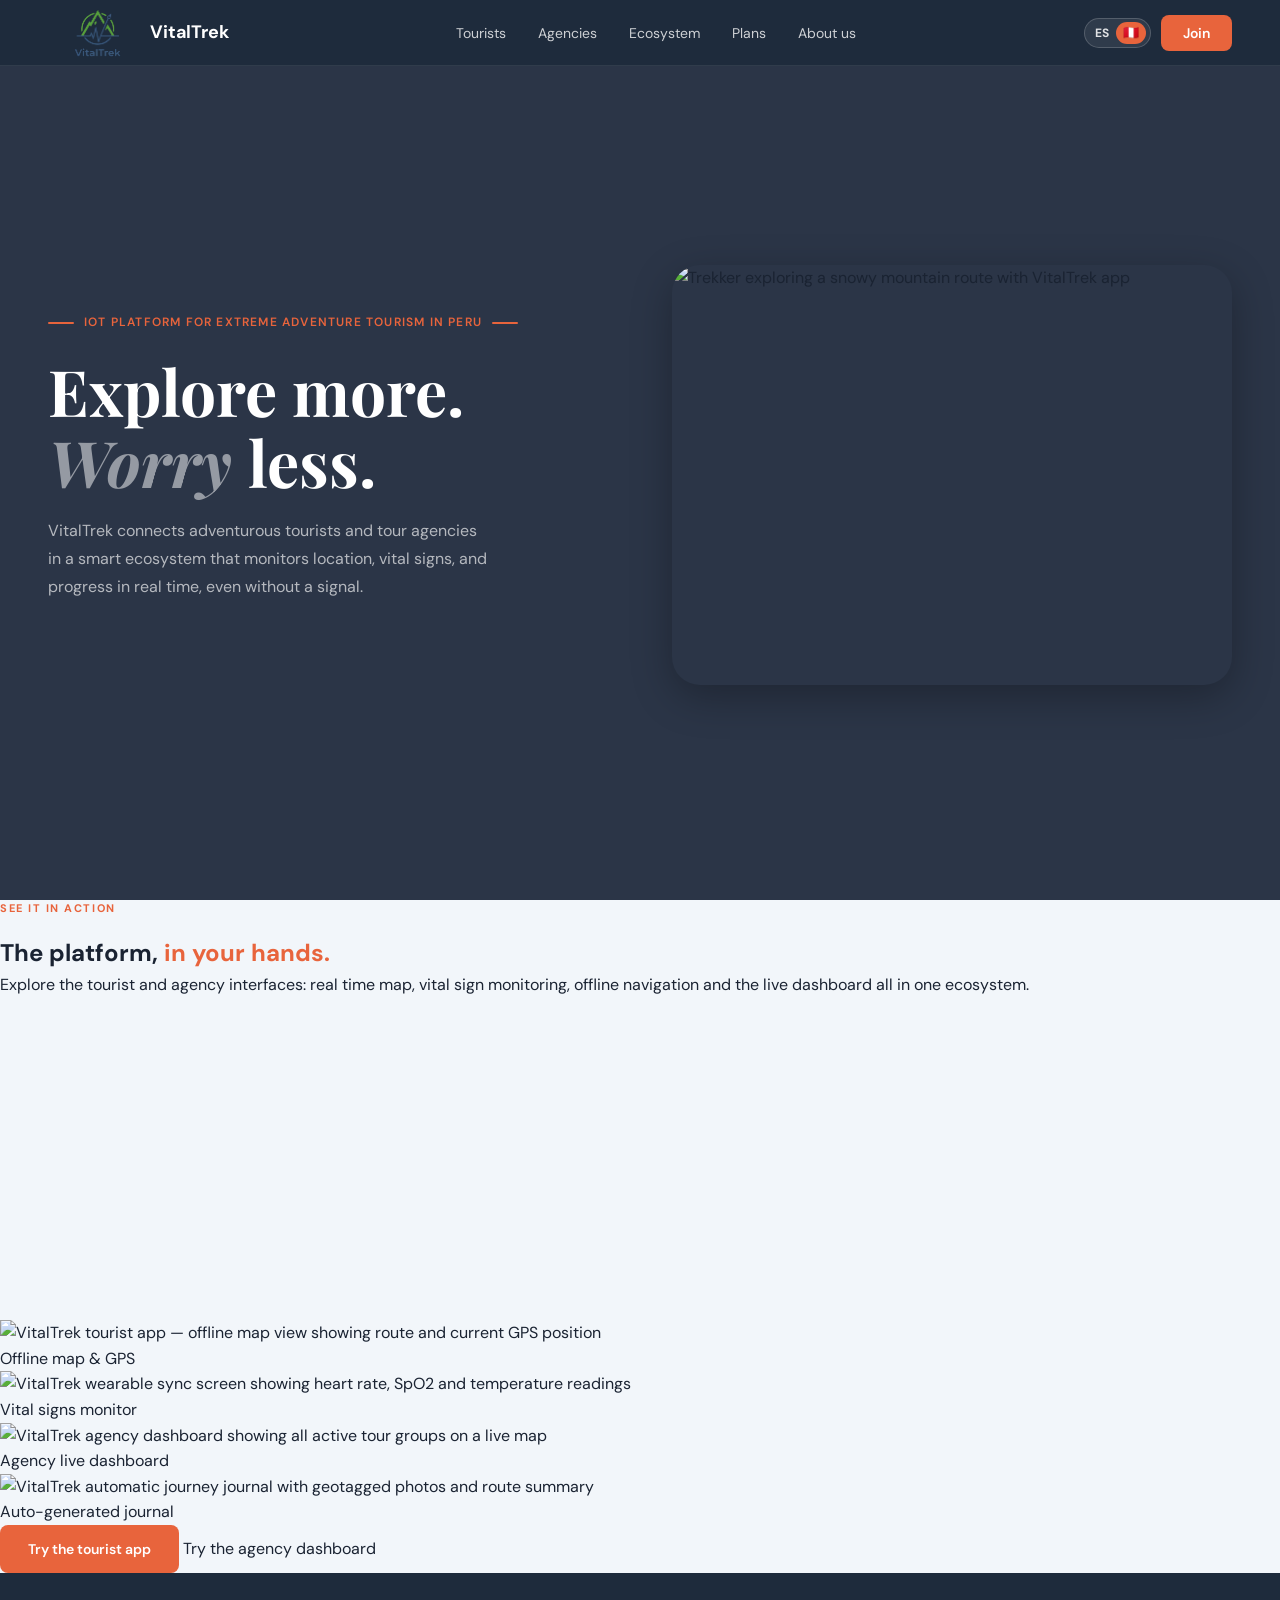
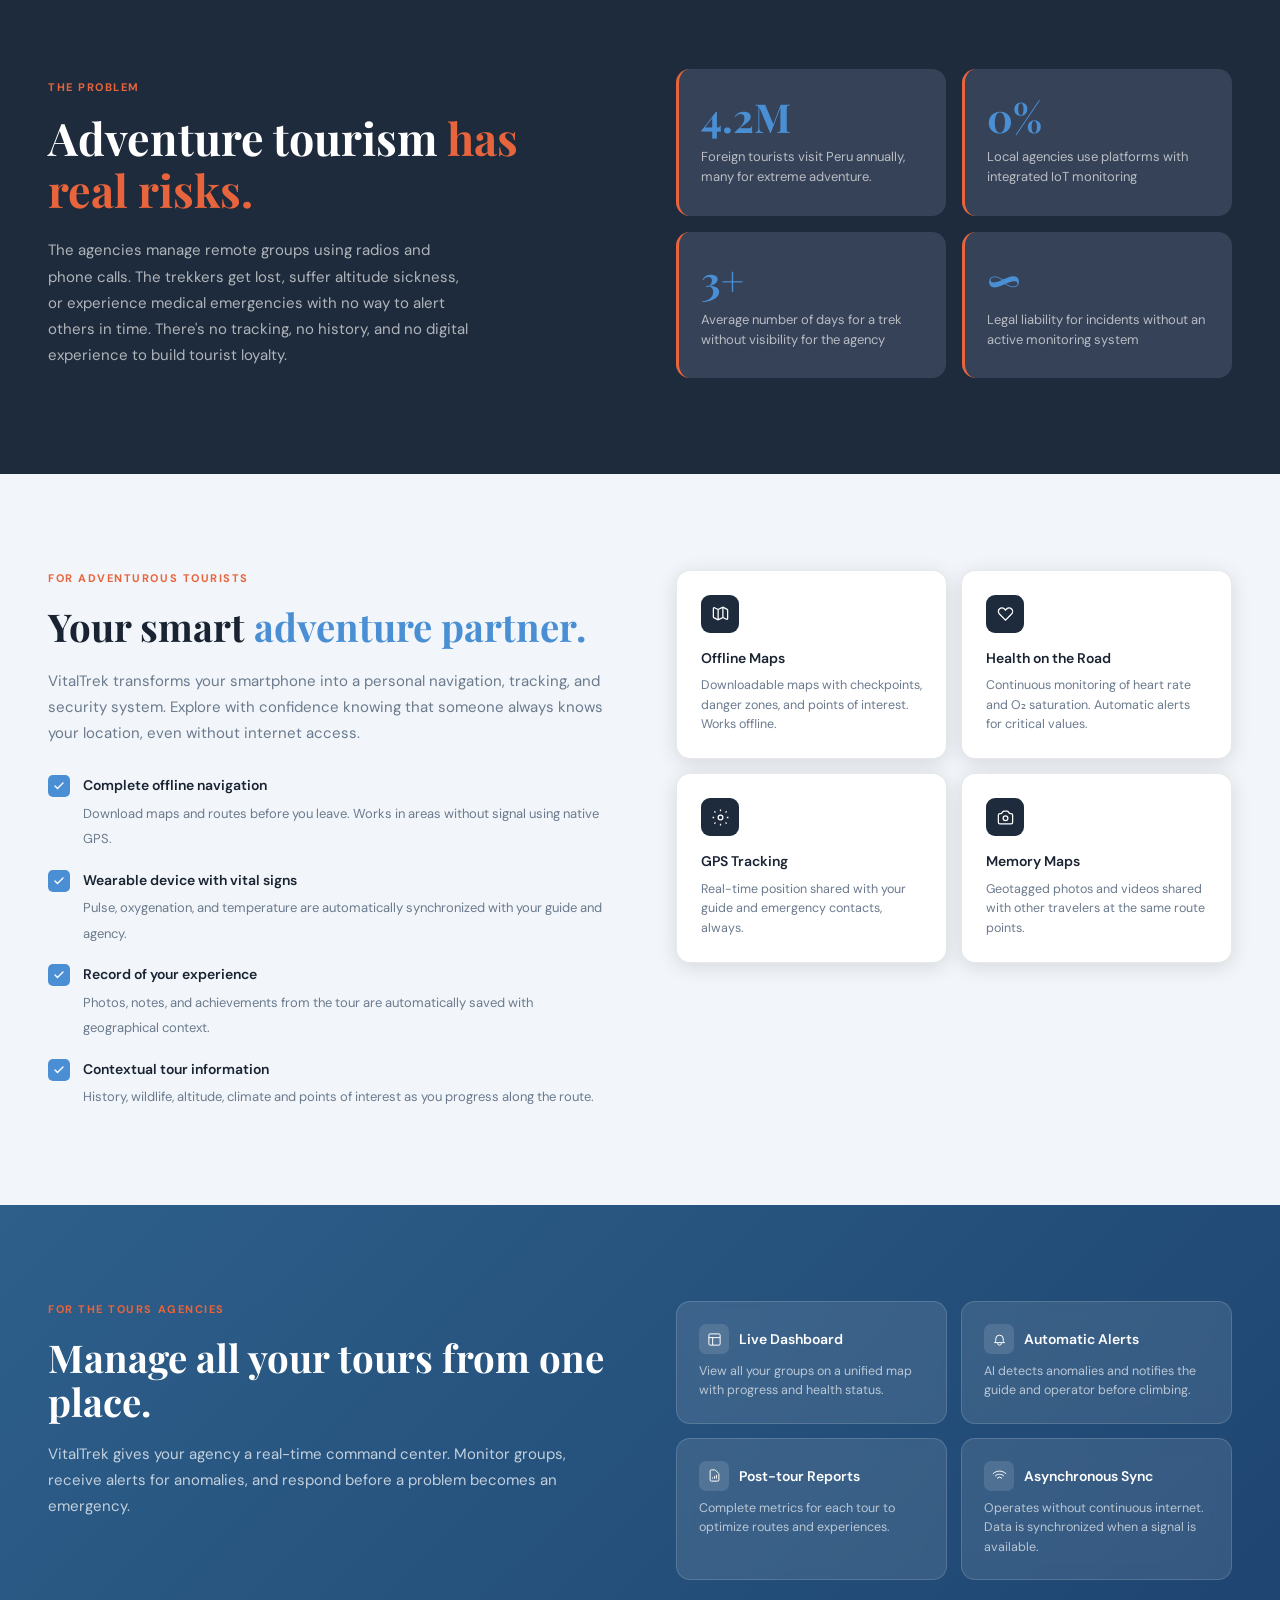
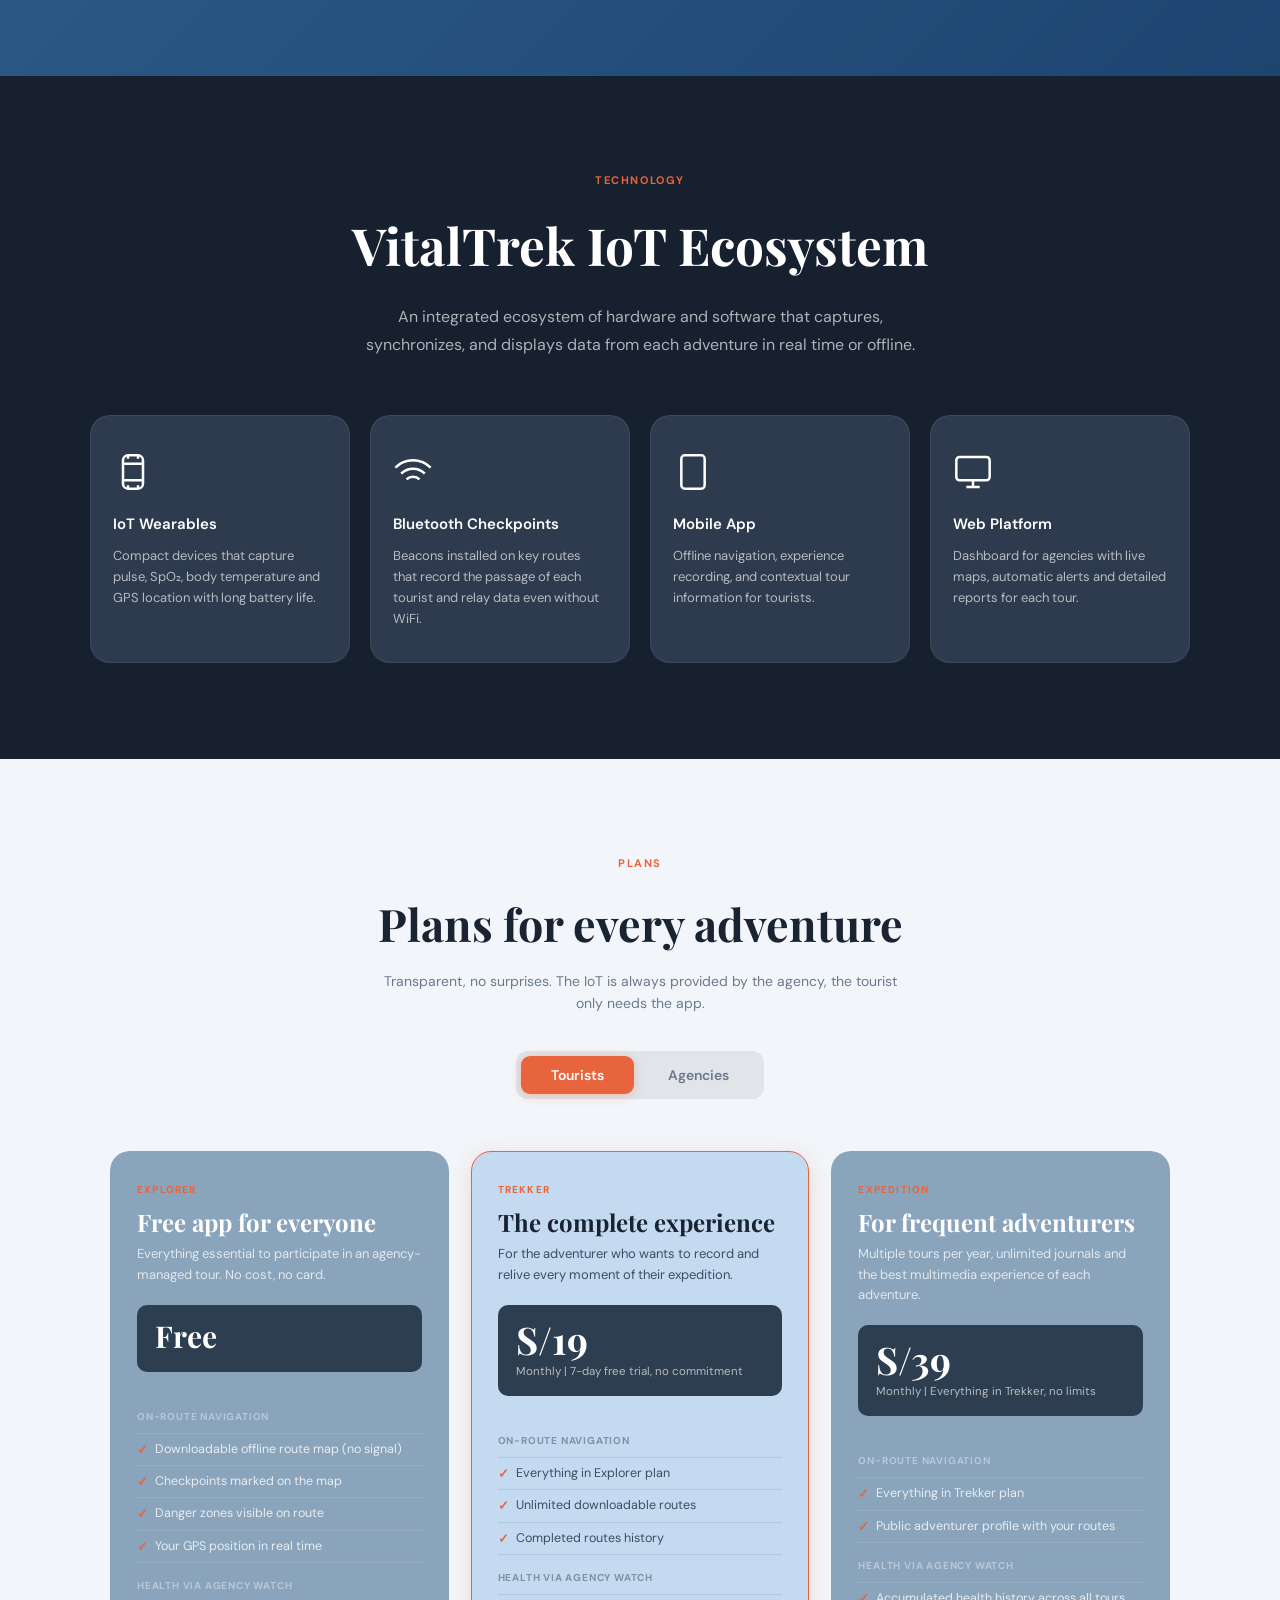
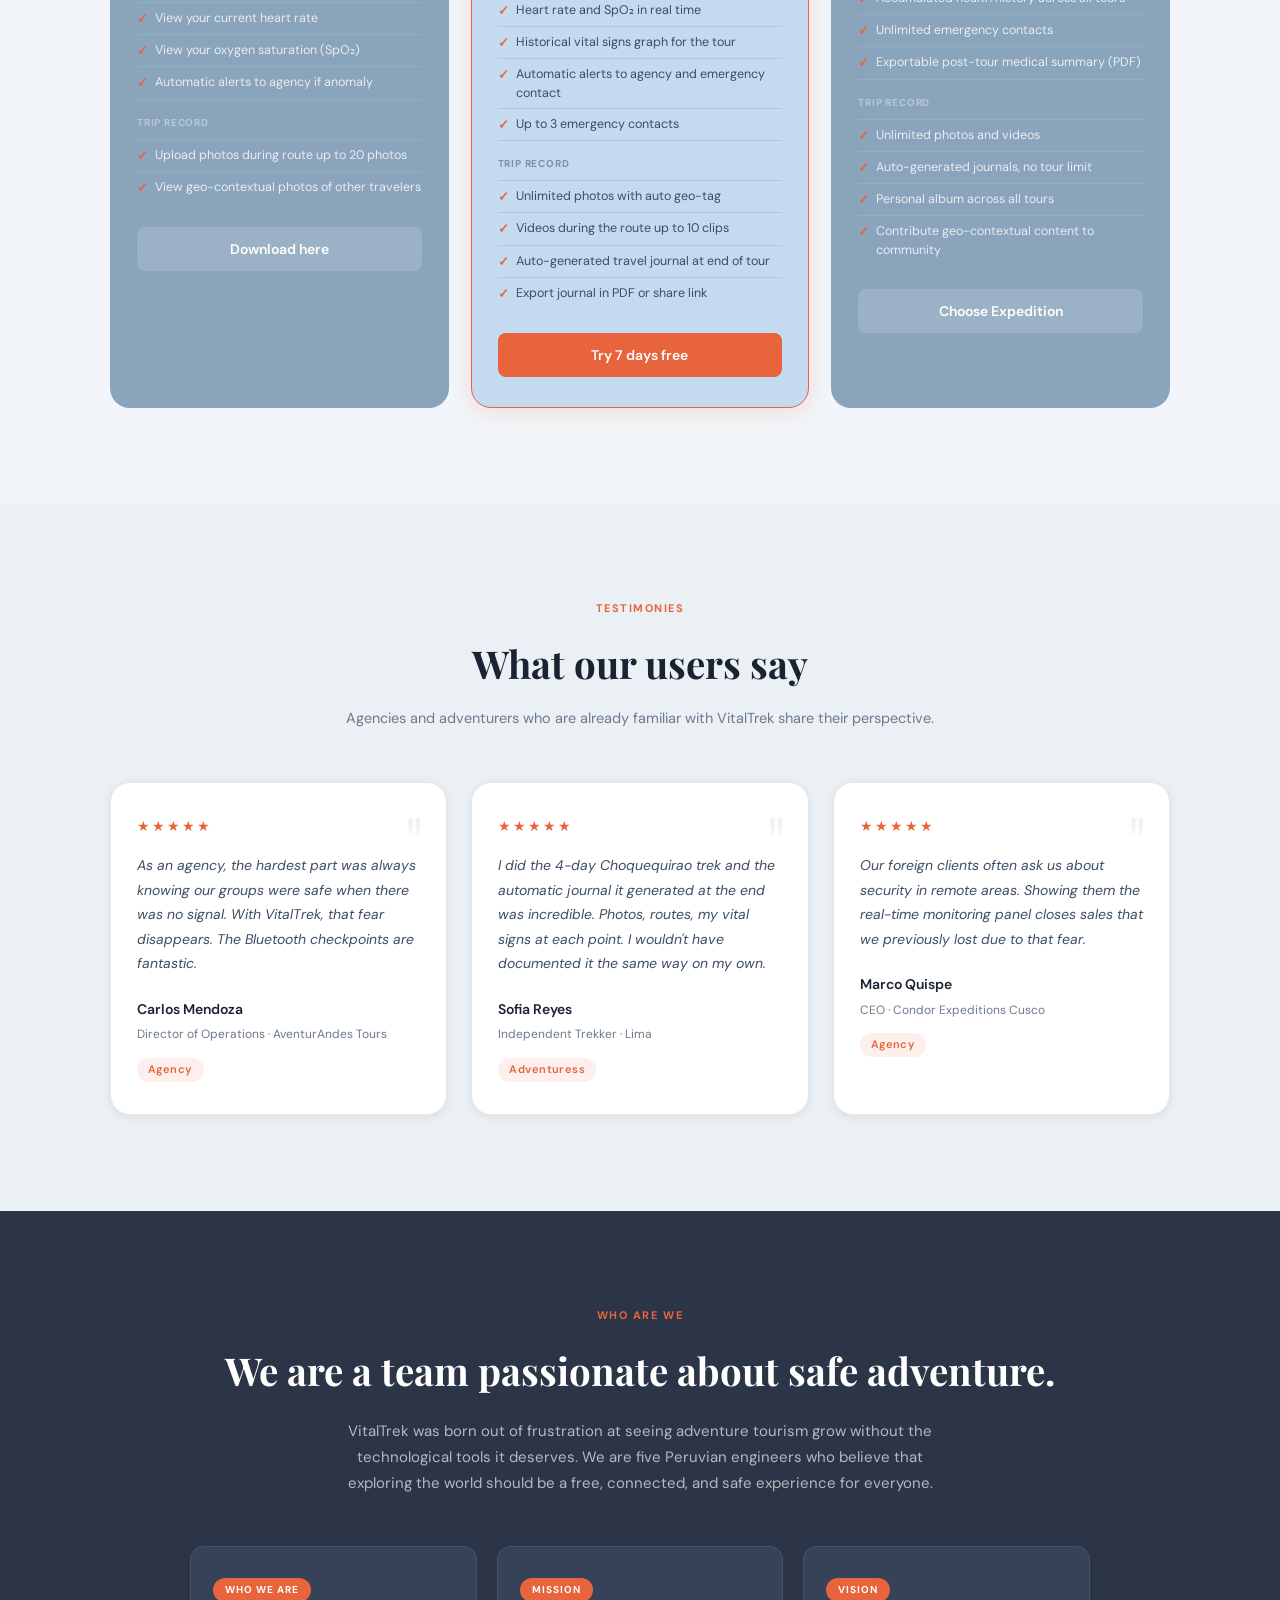
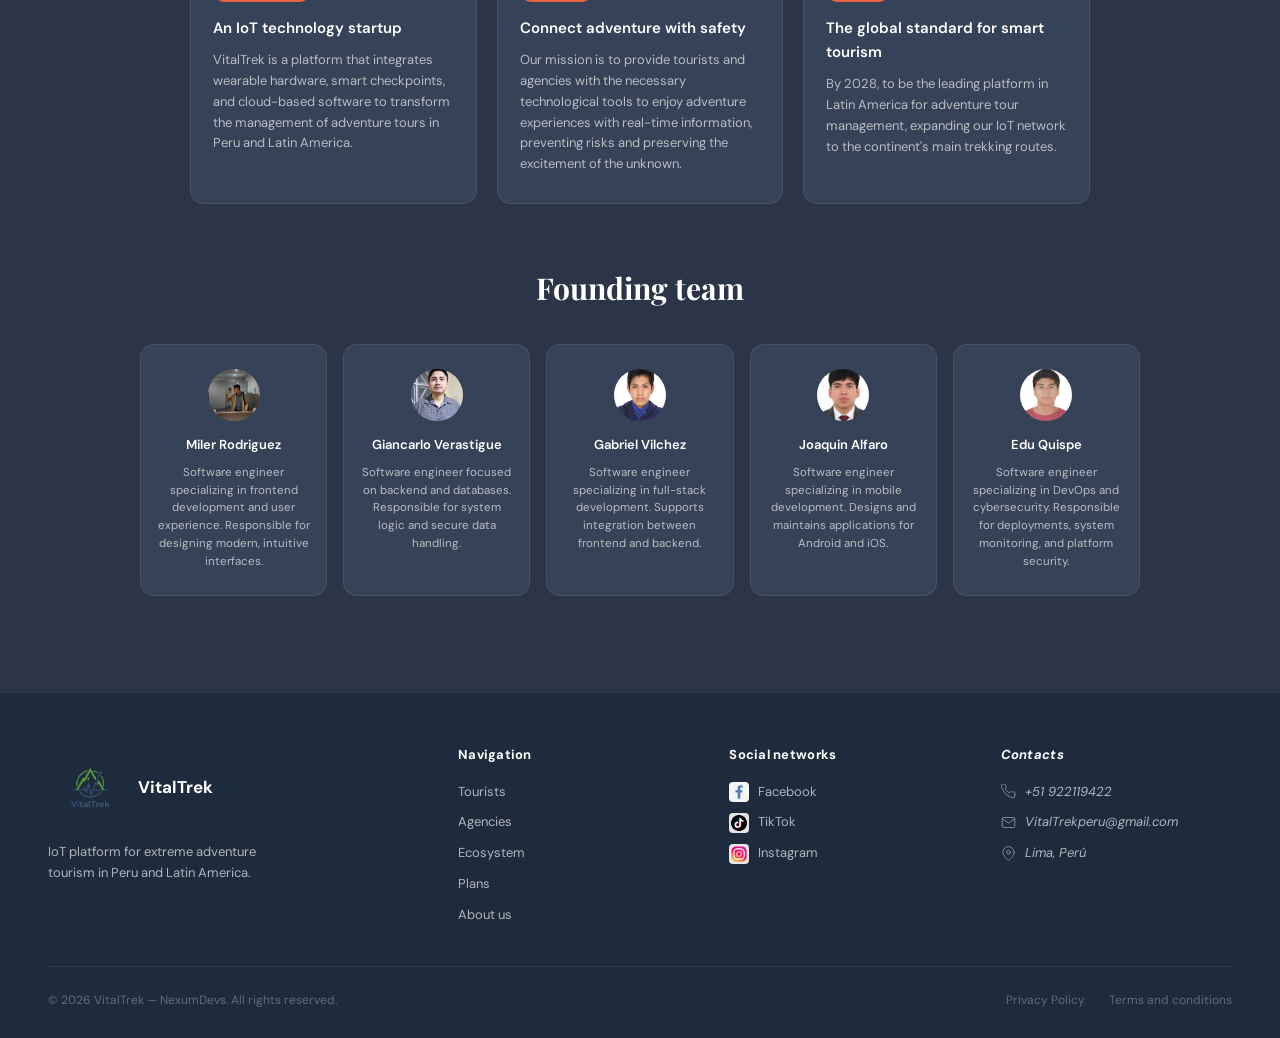
==== commit 44d19c3e: "feat: add call-to-action in landing page" ====
--- a/index.html
+++ b/index.html
@@ -1,1212 +1,1281 @@
 <!doctype html>
 <!--
- * index.html - VitalTrek landing page
- * NexumDevs - UPC 2026
+* index.html - VitalTrek landing page
+* NexumDevs - UPC 2026
 -->
 <html lang="en-US">
 <head>
-  <meta charset="utf-8">
-  <meta name="viewport" content="width=device-width, initial-scale=1.0">
-  <meta name="description" content="VitalTrek — IoT platform for extreme adventure tourism in Peru. Monitor location, vital signs, and progress in real time.">
-  <meta name="keywords" content="VitalTrek, adventure tourism, IoT, trekking Peru, smartwatch, monitoring, NexumDevs">
-  <meta name="author" content="NexumDevs — UPC 2026">
-  <meta name="copyright" content="© 2026 VitalTrek — NexumDevs. All rights reserved.">
-
-  <!-- open graph locale -->
-  <meta property="og:locale" content="en_US">
-  <meta property="og:locale:alternate" content="es_419">
-  <meta property="og:title" content="VitalTrek — Explore more. Worry less.">
-  <meta property="og:description" content="IoT platform for extreme adventure tourism in Peru.">
-  <meta property="og:type" content="website">
-
-  <title>VitalTrek — Explore more. Worry less.</title>
-
-  <link rel="icon" href="assets/images/vitaltrek-logo.png" type="image/png">
-  <!-- google fonts -->
-  <link
-    href="https://fonts.googleapis.com/css2?family=Playfair+Display:ital,wght@0,700;0,800;1,700&family=DM+Sans:wght@300;400;500;600&display=swap"
-    rel="stylesheet"
-  >
-  <link rel="stylesheet" href="style.css">
+    <meta charset="utf-8">
+    <meta name="viewport" content="width=device-width, initial-scale=1.0">
+    <meta name="description" content="VitalTrek — IoT platform for extreme adventure tourism in Peru. Monitor location, vital signs, and progress in real time.">
+    <meta name="keywords" content="VitalTrek, adventure tourism, IoT, trekking Peru, smartwatch, monitoring, NexumDevs">
+    <meta name="author" content="NexumDevs — UPC 2026">
+    <meta name="copyright" content="© 2026 VitalTrek — NexumDevs. All rights reserved.">
+
+    <!-- open graph locale -->
+    <meta property="og:locale" content="en_US">
+    <meta property="og:locale:alternate" content="es_419">
+    <meta property="og:title" content="VitalTrek — Explore more. Worry less.">
+    <meta property="og:description" content="IoT platform for extreme adventure tourism in Peru.">
+    <meta property="og:type" content="website">
+
+    <title>VitalTrek — Explore more. Worry less.</title>
+
+    <link rel="icon" href="assets/images/vitaltrek-logo.png" type="image/png">
+    <!-- google fonts -->
+    <link
+            href="https://fonts.googleapis.com/css2?family=Playfair+Display:ital,wght@0,700;0,800;1,700&family=DM+Sans:wght@300;400;500;600&display=swap"
+            rel="stylesheet"
+    >
+    <link rel="stylesheet" href="style.css">
 </head>
 
 <!-- aria-live region announces language changes to screen readers -->
 <body>
 <div
-  id="lang-announcer"
-  role="status"
-  aria-live="polite"
-  aria-atomic="true"
-  class="visually-hidden"
+        id="lang-announcer"
+        role="status"
+        aria-live="polite"
+        aria-atomic="true"
+        class="visually-hidden"
 ></div>
 
-<!-- 
-     navbar — fixed top navigation bar
+<!--
+    navbar — fixed top navigation bar
 -->
 <nav class="navbar" role="navigation" aria-label="Main navigation">
 
-  <!-- brand logo -->
-  <a href="#home" class="nav-logo" aria-label="VitalTrek — go to home">
-    <img src="assets/images/vitaltrek-logo.png" alt="VitalTrek logo" width="40" height="40">
-    <span class="nav-logo-text">VitalTrek</span>
-  </a>
-
-  <!-- collapsible nav links — desktop center / mobile dropdown -->
-  <div class="nav-collapse" id="nav-collapse" role="menubar">
-    <ul class="nav-links" role="list">
-      <li role="none"><a href="#tourists" role="menuitem" data-i18n="nav.tourists">Tourists</a></li>
-      <li role="none"><a href="#agencies" role="menuitem" data-i18n="nav.agencies">Agencies</a></li>
-      <li role="none"><a href="#ecosystem" role="menuitem" data-i18n="nav.ecosystem">Ecosystem</a></li>
-      <li role="none"><a href="#plans" role="menuitem" data-i18n="nav.plans">Plans</a></li>
-      <li role="none"><a href="#about" role="menuitem" data-i18n="nav.about">About us</a></li>
-    </ul>
-  </div>
-
-  <!-- right-side actions: language toggle, hamburger, join cta -->
-  <div class="nav-actions">
-
-    <!-- language toggle pill -->
-    <button
-      class="lang-toggle"
-      onclick="toggleLanguage()"
-      aria-label="Switch to Spanish"
-      id="lang-toggle-btn"
-    >
-      <span class="lang-code" id="lang-code" aria-hidden="true">ES</span>
-      <span class="lang-flag-pill" id="lang-flag" aria-hidden="true">🇵🇪</span>
-    </button>
-
-    <!-- hamburger button — mobile only -->
-    <button
-      class="hamburger-button"
-      onclick="toggleMobileMenu()"
-      aria-expanded="false"
-      aria-controls="nav-collapse"
-      aria-label="Toggle navigation menu"
-    >
-      <span aria-hidden="true"></span>
-      <span aria-hidden="true"></span>
-      <span aria-hidden="true"></span>
-    </button>
-
-    <!-- primary cta -->
-    <button type="button" class="btn-join" onclick="openJoinModal()" data-i18n="nav.join" aria-label="Open join modal" aria-haspopup="dialog">Join</button>
-  </div>
+    <!-- brand logo -->
+    <a href="#home" class="nav-logo" aria-label="VitalTrek — go to home">
+        <img src="assets/images/vitaltrek-logo.png" alt="VitalTrek logo" width="40" height="40">
+        <span class="nav-logo-text">VitalTrek</span>
+    </a>
+
+    <!-- collapsible nav links — desktop center / mobile dropdown -->
+    <div class="nav-collapse" id="nav-collapse" role="menubar">
+        <ul class="nav-links" role="list">
+            <li role="none"><a href="#tourists" role="menuitem" data-i18n="nav.tourists">Tourists</a></li>
+            <li role="none"><a href="#agencies" role="menuitem" data-i18n="nav.agencies">Agencies</a></li>
+            <li role="none"><a href="#ecosystem" role="menuitem" data-i18n="nav.ecosystem">Ecosystem</a></li>
+            <li role="none"><a href="#plans" role="menuitem" data-i18n="nav.plans">Plans</a></li>
+            <li role="none"><a href="#about" role="menuitem" data-i18n="nav.about">About us</a></li>
+        </ul>
+    </div>
+
+    <!-- right-side actions: language toggle, hamburger, join cta -->
+    <div class="nav-actions">
+
+        <!-- language toggle pill -->
+        <button
+                class="lang-toggle"
+                onclick="toggleLanguage()"
+                aria-label="Switch to Spanish"
+                id="lang-toggle-btn"
+        >
+            <span class="lang-code" id="lang-code" aria-hidden="true">ES</span>
+            <span class="lang-flag-pill" id="lang-flag" aria-hidden="true">🇵🇪</span>
+        </button>
+
+        <!-- hamburger button — mobile only -->
+        <button
+                class="hamburger-button"
+                onclick="toggleMobileMenu()"
+                aria-expanded="false"
+                aria-controls="nav-collapse"
+                aria-label="Toggle navigation menu"
+        >
+            <span aria-hidden="true"></span>
+            <span aria-hidden="true"></span>
+            <span aria-hidden="true"></span>
+        </button>
+
+        <!-- primary cta -->
+        <button class="btn-join" onclick="openJoinModal()" data-i18n="nav.join" aria-label="Join VitalTrek">Join</button>
+    </div>
 
 </nav>
 
-<!-- 
-     hero — main banner with value proposition
+<!--
+    hero — main banner with value proposition
 -->
 <section class="hero" id="home" aria-labelledby="hero-heading">
 
-  <div class="hero-content">
-    <div class="hero-badge" data-i18n="hero.badge" role="note">
-      IoT platform for extreme adventure tourism in Peru
-    </div>
-
-    <h1 id="hero-heading">
-      <span data-i18n="hero.title-line">Explore more.</span><br>
-      <em data-i18n="hero.title-italic">Worry </em><span data-i18n="hero.title-bold">less.</span>
-    </h1>
-
-    <p class="hero-desc" data-i18n="hero.description">
-      VitalTrek connects adventurous tourists and tour agencies in a smart ecosystem
-      that monitors location, vital signs, and progress in real time, even without a signal.
+    <div class="hero-content">
+        <div class="hero-badge" data-i18n="hero.badge" role="note">
+            IoT platform for extreme adventure tourism in Peru
+        </div>
+
+        <h1 id="hero-heading">
+            <span data-i18n="hero.title-line">Explore more.</span><br>
+            <em data-i18n="hero.title-italic">Worry </em><span data-i18n="hero.title-bold">less.</span>
+        </h1>
+
+        <p class="hero-desc" data-i18n="hero.description">
+            VitalTrek connects adventurous tourists and tour agencies in a smart ecosystem
+            that monitors location, vital signs, and progress in real time, even without a signal.
+        </p>
+    </div>
+
+    <div class="hero-image-wrap">
+        <img
+                src="assets/images/vitaltrek-image.png"
+                alt="Trekker exploring a snowy mountain route with VitalTrek app"
+                width="640"
+                height="480"
+        >
+    </div>
+
+</section>
+
+<!--
+    app-preview — screenshots and optional video of the VitalTrek app
+    Inserted immediately after the closing </section> of the hero block
+-->
+<section class="app-preview" id="app-preview" aria-labelledby="app-preview-heading">
+
+    <!-- section header -->
+    <span class="section-tag" data-i18n="app-preview.tag">See it in action</span>
+    <h2 id="app-preview-heading">
+        <span data-i18n="app-preview.title-pre">The platform, </span>
+        <span class="color-accent-primary" data-i18n="app-preview.title-accent">in your hands.</span>
+    </h2>
+    <p class="app-preview-desc" data-i18n="app-preview.description">
+        Explore the tourist and agency interfaces: real time map, vital sign monitoring,
+        offline navigation and the live dashboard all in one ecosystem.
     </p>
 
-    <div class="hero-ctas">
-      <button class="btn-primary" data-i18n="hero.cta-tourist" aria-label="Get started as a tourist">
-        I am a tourist
-      </button>
-      <button class="btn-outline" data-i18n="hero.cta-agency" aria-label="Get started as an agency">
-        I have an agency
-      </button>
-    </div>
-  </div>
-
-  <div class="hero-image-wrap">
-    <img
-      src="assets/images/vitaltrek-image.png"
-      alt="Trekker exploring a snowy mountain route with VitalTrek app"
-      width="640"
-      height="480"
+    <!--
+    video embed — replace the src with your actual deployed video or YouTube embed URL.
+    -->
+    <iframe width="560" height="315" src="https://www.youtube.com/embed/9qr46eJh8SY?si=drR5jplJm6QLDiwg" title="YouTube video player" frameborder="0" allow="accelerometer; autoplay; clipboard-write; encrypted-media; gyroscope; picture-in-picture; web-share" referrerpolicy="strict-origin-when-cross-origin" allowfullscreen></iframe>
+
+    <!--
+        screenshots carousel — replace the src attributes with your actual app screenshot paths.
+        Add or remove <figure> elements as needed; each card shows one screen.
+    -->
+    <div
+            class="app-screenshot-grid"
+            role="list"
+            aria-label="VitalTrek app screenshots"
     >
-  </div>
+
+        <figure class="screenshot-card" role="listitem">
+            <div class="screenshot-device-frame">
+                <img
+                        src="assets/images/screenshot-tourist-map.png"
+                        alt="VitalTrek tourist app — offline map view showing route and current GPS position"
+                        loading="lazy"
+                >
+            </div>
+            <figcaption data-i18n="app-preview.screen-map">Offline map &amp; GPS</figcaption>
+        </figure>
+
+        <figure class="screenshot-card" role="listitem">
+            <div class="screenshot-device-frame">
+                <img
+                        src="assets/images/screenshot-vitals.png"
+                        alt="VitalTrek wearable sync screen showing heart rate, SpO2 and temperature readings"
+                        loading="lazy"
+                >
+            </div>
+            <figcaption data-i18n="app-preview.screen-vitals">Vital signs monitor</figcaption>
+        </figure>
+
+        <figure class="screenshot-card" role="listitem">
+            <div class="screenshot-device-frame">
+                <img
+                        src="assets/images/screenshot-agency-dashboard.png"
+                        alt="VitalTrek agency dashboard showing all active tour groups on a live map"
+                        loading="lazy"
+                >
+            </div>
+            <figcaption data-i18n="app-preview.screen-dashboard">Agency live dashboard</figcaption>
+        </figure>
+
+        <figure class="screenshot-card" role="listitem">
+            <div class="screenshot-device-frame">
+                <img
+                        src="assets/images/screenshot-journal.png"
+                        alt="VitalTrek automatic journey journal with geotagged photos and route summary"
+                        loading="lazy"
+                >
+            </div>
+            <figcaption data-i18n="app-preview.screen-journal">Auto-generated journal</figcaption>
+        </figure>
+
+    </div>
+
+    <!--
+        primary CTA pointing to the deployed frontend app.
+        Replace href values with your actual deployed app URLs.
+    -->
+    <div class="app-preview-ctas">
+        <a
+                href="#"
+                class="btn-primary"
+                target="_blank"
+                rel="noopener noreferrer"
+                data-i18n="app-preview.cta-tourist"
+                aria-label="Try the VitalTrek tourist app"
+        >
+            Try the tourist app
+        </a>
+        <a
+                href="https://vitaltrek.vitaltrek.workers.dev/navigation/map"
+                class="btn-outline-dark"
+                target="_blank"
+                rel="noopener noreferrer"
+                data-i18n="app-preview.cta-agency"
+                aria-label="Try the VitalTrek agency dashboard"
+        >
+            Try the agency dashboard
+        </a>
+    </div>
 
 </section>
 
-<!-- 
-     problem — statistics showing the market gap
+<!--
+    problem — statistics showing the market gap
 -->
 <section class="problem" id="problem" aria-labelledby="problem-heading">
 
-  <div>
-    <span class="section-tag" data-i18n="problem.tag">The Problem</span>
-    <h2 id="problem-heading">
-      <span data-i18n="problem.title-main">Adventure tourism </span>
-      <span class="color-accent-primary" data-i18n="problem.title-accent">has real risks.</span>
-    </h2>
-    <p class="problem-desc" data-i18n="problem.description">
-      The agencies manage remote groups using radios and phone calls. The trekkers get lost,
-      suffer altitude sickness, or experience medical emergencies with no way to alert others
-      in time. There's no tracking, no history, and no digital experience to build tourist loyalty.
-    </p>
-  </div>
-
-  <!-- statistics grid -->
-  <div class="stats-grid" role="list" aria-label="Market statistics">
-
-    <div class="stat-card" role="listitem">
-      <div
-        class="stat-number"
-        data-i18n="problem.stat-tourists-number"
-        aria-label="4.2 million"
-      >4.2M</div>
-      <p class="stat-desc" data-i18n="problem.stat-tourists-desc">
-        Foreign tourists visit Peru annually, many for extreme adventure.
-      </p>
-    </div>
-
-    <div class="stat-card" role="listitem">
-      <div
-        class="stat-number"
-        data-i18n="problem.stat-iot-number"
-        aria-label="Zero percent"
-      >0%</div>
-      <p class="stat-desc" data-i18n="problem.stat-iot-desc">
-        Local agencies use platforms with integrated IoT monitoring
-      </p>
-    </div>
-
-    <div class="stat-card" role="listitem">
-      <div
-        class="stat-number"
-        data-i18n="problem.stat-days-number"
-        aria-label="3 or more days"
-      >3+</div>
-      <p class="stat-desc" data-i18n="problem.stat-days-desc">
-        Average number of days for a trek without visibility for the agency
-      </p>
-    </div>
-
-    <div class="stat-card" role="listitem">
-      <div class="stat-number" aria-label="Unlimited liability">∞</div>
-      <p class="stat-desc" data-i18n="problem.stat-liability-desc">
-        Legal liability for incidents without an active monitoring system
-      </p>
-    </div>
-
-  </div>
+    <div>
+        <span class="section-tag" data-i18n="problem.tag">The Problem</span>
+        <h2 id="problem-heading">
+            <span data-i18n="problem.title-main">Adventure tourism </span>
+            <span class="color-accent-primary" data-i18n="problem.title-accent">has real risks.</span>
+        </h2>
+        <p class="problem-desc" data-i18n="problem.description">
+            The agencies manage remote groups using radios and phone calls. The trekkers get lost,
+            suffer altitude sickness, or experience medical emergencies with no way to alert others
+            in time. There's no tracking, no history, and no digital experience to build tourist loyalty.
+        </p>
+    </div>
+
+    <!-- statistics grid -->
+    <div class="stats-grid" role="list" aria-label="Market statistics">
+
+        <div class="stat-card" role="listitem">
+            <div
+                    class="stat-number"
+                    data-i18n="problem.stat-tourists-number"
+                    aria-label="4.2 million"
+            >4.2M</div>
+            <p class="stat-desc" data-i18n="problem.stat-tourists-desc">
+                Foreign tourists visit Peru annually, many for extreme adventure.
+            </p>
+        </div>
+
+        <div class="stat-card" role="listitem">
+            <div
+                    class="stat-number"
+                    data-i18n="problem.stat-iot-number"
+                    aria-label="Zero percent"
+            >0%</div>
+            <p class="stat-desc" data-i18n="problem.stat-iot-desc">
+                Local agencies use platforms with integrated IoT monitoring
+            </p>
+        </div>
+
+        <div class="stat-card" role="listitem">
+            <div
+                    class="stat-number"
+                    data-i18n="problem.stat-days-number"
+                    aria-label="3 or more days"
+            >3+</div>
+            <p class="stat-desc" data-i18n="problem.stat-days-desc">
+                Average number of days for a trek without visibility for the agency
+            </p>
+        </div>
+
+        <div class="stat-card" role="listitem">
+            <div class="stat-number" aria-label="Unlimited liability">∞</div>
+            <p class="stat-desc" data-i18n="problem.stat-liability-desc">
+                Legal liability for incidents without an active monitoring system
+            </p>
+        </div>
+
+    </div>
 
 </section>
 
-<!-- 
-     tourists — features for adventurous tourists
+<!--
+    tourists — features for adventurous tourists
 -->
 <section class="tourists" id="tourists" aria-labelledby="tourists-heading">
 
-  <div>
-    <span class="section-tag" data-i18n="tourists.tag">For Adventurous Tourists</span>
-    <h2 id="tourists-heading">
-      <span data-i18n="tourists.title-pre">Your smart </span>
-      <span class="color-accent-secondary" data-i18n="tourists.title-accent">adventure partner.</span>
-    </h2>
-    <p class="tourists-desc" data-i18n="tourists.description">
-      VitalTrek transforms your smartphone into a personal navigation, tracking, and security system.
-      Explore with confidence knowing that someone always knows your location, even without internet access.
-    </p>
-
-    <!-- checklist of core tourist benefits -->
-    <ul class="checklist" aria-label="Core features for tourists">
-      <li>
-        <div class="check-icon" aria-hidden="true">
-          <svg viewBox="0 0 24 24" fill="none" stroke="#fff" stroke-width="2.8" stroke-linecap="round">
-            <path d="M20 6L9 17l-5-5"/>
-          </svg>
-        </div>
-        <div>
-          <strong data-i18n="tourists.offline-nav-title">Complete offline navigation</strong>
-          <span data-i18n="tourists.offline-nav-desc">
-            Download maps and routes before you leave. Works in areas without signal using native GPS.
-          </span>
-        </div>
-      </li>
-      <li>
-        <div class="check-icon" aria-hidden="true">
-          <svg viewBox="0 0 24 24" fill="none" stroke="#fff" stroke-width="2.8" stroke-linecap="round">
-            <path d="M20 6L9 17l-5-5"/>
-          </svg>
-        </div>
-        <div>
-          <strong data-i18n="tourists.wearable-title">Wearable device with vital signs</strong>
-          <span data-i18n="tourists.wearable-desc">
-            Pulse, oxygenation, and temperature are automatically synchronized with your guide and agency.
-          </span>
-        </div>
-      </li>
-      <li>
-        <div class="check-icon" aria-hidden="true">
-          <svg viewBox="0 0 24 24" fill="none" stroke="#fff" stroke-width="2.8" stroke-linecap="round">
-            <path d="M20 6L9 17l-5-5"/>
-          </svg>
-        </div>
-        <div>
-          <strong data-i18n="tourists.experience-title">Record of your experience</strong>
-          <span data-i18n="tourists.experience-desc">
-            Photos, notes, and achievements from the tour are automatically saved with geographical context.
-          </span>
-        </div>
-      </li>
-      <li>
-        <div class="check-icon" aria-hidden="true">
-          <svg viewBox="0 0 24 24" fill="none" stroke="#fff" stroke-width="2.8" stroke-linecap="round">
-            <path d="M20 6L9 17l-5-5"/>
-          </svg>
-        </div>
-        <div>
-          <strong data-i18n="tourists.contextual-info-title">Contextual tour information</strong>
-          <span data-i18n="tourists.contextual-info-desc">
-            History, wildlife, altitude, climate and points of interest as you progress along the route.
-          </span>
-        </div>
-      </li>
-    </ul>
-  </div>
-
-  <!-- feature cards grid -->
-  <div class="features-grid" role="list" aria-label="Tourist feature cards">
-
-    <div class="feat-card" role="listitem">
-      <div class="feat-icon" aria-hidden="true">
-        <svg viewBox="0 0 24 24" fill="none" stroke="#fff" stroke-width="1.6">
-          <path d="M9 20l-5.447-2.724A1 1 0 013 16.382V5.618a1 1 0 011.447-.894L9 7m0 13l6-3m-6 3V7m6 10l4.553 2.276A1 1 0 0021 18.382V7.618a1 1 0 00-.553-.894L15 4m0 13V4m0 0L9 7"/>
-        </svg>
-      </div>
-      <h4 data-i18n="tourists.feat-maps-title">Offline Maps</h4>
-      <p data-i18n="tourists.feat-maps-desc">
-        Downloadable maps with checkpoints, danger zones, and points of interest. Works offline.
-      </p>
-    </div>
-
-    <div class="feat-card" role="listitem">
-      <div class="feat-icon" aria-hidden="true">
-        <svg viewBox="0 0 24 24" fill="none" stroke="#fff" stroke-width="1.6">
-          <path d="M4.318 6.318a4.5 4.5 0 000 6.364L12 20.364l7.682-7.682a4.5 4.5 0 00-6.364-6.364L12 7.636l-1.318-1.318a4.5 4.5 0 00-6.364 0z"/>
-        </svg>
-      </div>
-      <h4 data-i18n="tourists.feat-health-title">Health on the Road</h4>
-      <p data-i18n="tourists.feat-health-desc">
-        Continuous monitoring of heart rate and O₂ saturation. Automatic alerts for critical values.
-      </p>
-    </div>
-
-    <div class="feat-card" role="listitem">
-      <div class="feat-icon" aria-hidden="true">
-        <svg viewBox="0 0 24 24" fill="none" stroke="#fff" stroke-width="1.6">
-          <circle cx="12" cy="12" r="3"/>
-          <path d="M12 2v2m0 16v2M4.22 4.22l1.42 1.42m12.72 12.72l1.42 1.42M2 12h2m16 0h2M4.22 19.78l1.42-1.42M18.36 5.64l1.42-1.42"/>
-        </svg>
-      </div>
-      <h4 data-i18n="tourists.feat-gps-title">GPS Tracking</h4>
-      <p data-i18n="tourists.feat-gps-desc">
-        Real-time position shared with your guide and emergency contacts, always.
-      </p>
-    </div>
-
-    <div class="feat-card" role="listitem">
-      <div class="feat-icon" aria-hidden="true">
-        <svg viewBox="0 0 24 24" fill="none" stroke="#fff" stroke-width="1.6">
-          <path d="M3 9a2 2 0 012-2h.93a2 2 0 001.664-.89l.812-1.22A2 2 0 0110.07 4h3.86a2 2 0 011.664.89l.812 1.22A2 2 0 0018.07 7H19a2 2 0 012 2v9a2 2 0 01-2 2H5a2 2 0 01-2-2V9z"/>
-          <circle cx="12" cy="13" r="3"/>
-        </svg>
-      </div>
-      <h4 data-i18n="tourists.feat-memory-title">Memory Maps</h4>
-      <p data-i18n="tourists.feat-memory-desc">
-        Geotagged photos and videos shared with other travelers at the same route points.
-      </p>
-    </div>
-
-  </div>
+    <div>
+        <span class="section-tag" data-i18n="tourists.tag">For Adventurous Tourists</span>
+        <h2 id="tourists-heading">
+            <span data-i18n="tourists.title-pre">Your smart </span>
+            <span class="color-accent-secondary" data-i18n="tourists.title-accent">adventure partner.</span>
+        </h2>
+        <p class="tourists-desc" data-i18n="tourists.description">
+            VitalTrek transforms your smartphone into a personal navigation, tracking, and security system.
+            Explore with confidence knowing that someone always knows your location, even without internet access.
+        </p>
+
+        <!-- checklist of core tourist benefits -->
+        <ul class="checklist" aria-label="Core features for tourists">
+            <li>
+                <div class="check-icon" aria-hidden="true">
+                    <svg viewBox="0 0 24 24" fill="none" stroke="#fff" stroke-width="2.8" stroke-linecap="round">
+                        <path d="M20 6L9 17l-5-5"/>
+                    </svg>
+                </div>
+                <div>
+                    <strong data-i18n="tourists.offline-nav-title">Complete offline navigation</strong>
+                    <span data-i18n="tourists.offline-nav-desc">
+                Download maps and routes before you leave. Works in areas without signal using native GPS.
+            </span>
+                </div>
+            </li>
+            <li>
+                <div class="check-icon" aria-hidden="true">
+                    <svg viewBox="0 0 24 24" fill="none" stroke="#fff" stroke-width="2.8" stroke-linecap="round">
+                        <path d="M20 6L9 17l-5-5"/>
+                    </svg>
+                </div>
+                <div>
+                    <strong data-i18n="tourists.wearable-title">Wearable device with vital signs</strong>
+                    <span data-i18n="tourists.wearable-desc">
+                Pulse, oxygenation, and temperature are automatically synchronized with your guide and agency.
+            </span>
+                </div>
+            </li>
+            <li>
+                <div class="check-icon" aria-hidden="true">
+                    <svg viewBox="0 0 24 24" fill="none" stroke="#fff" stroke-width="2.8" stroke-linecap="round">
+                        <path d="M20 6L9 17l-5-5"/>
+                    </svg>
+                </div>
+                <div>
+                    <strong data-i18n="tourists.experience-title">Record of your experience</strong>
+                    <span data-i18n="tourists.experience-desc">
+                Photos, notes, and achievements from the tour are automatically saved with geographical context.
+            </span>
+                </div>
+            </li>
+            <li>
+                <div class="check-icon" aria-hidden="true">
+                    <svg viewBox="0 0 24 24" fill="none" stroke="#fff" stroke-width="2.8" stroke-linecap="round">
+                        <path d="M20 6L9 17l-5-5"/>
+                    </svg>
+                </div>
+                <div>
+                    <strong data-i18n="tourists.contextual-info-title">Contextual tour information</strong>
+                    <span data-i18n="tourists.contextual-info-desc">
+                History, wildlife, altitude, climate and points of interest as you progress along the route.
+            </span>
+                </div>
+            </li>
+        </ul>
+    </div>
+
+    <!-- feature cards grid -->
+    <div class="features-grid" role="list" aria-label="Tourist feature cards">
+
+        <div class="feat-card" role="listitem">
+            <div class="feat-icon" aria-hidden="true">
+                <svg viewBox="0 0 24 24" fill="none" stroke="#fff" stroke-width="1.6">
+                    <path d="M9 20l-5.447-2.724A1 1 0 013 16.382V5.618a1 1 0 011.447-.894L9 7m0 13l6-3m-6 3V7m6 10l4.553 2.276A1 1 0 0021 18.382V7.618a1 1 0 00-.553-.894L15 4m0 13V4m0 0L9 7"/>
+                </svg>
+            </div>
+            <h4 data-i18n="tourists.feat-maps-title">Offline Maps</h4>
+            <p data-i18n="tourists.feat-maps-desc">
+                Downloadable maps with checkpoints, danger zones, and points of interest. Works offline.
+            </p>
+        </div>
+
+        <div class="feat-card" role="listitem">
+            <div class="feat-icon" aria-hidden="true">
+                <svg viewBox="0 0 24 24" fill="none" stroke="#fff" stroke-width="1.6">
+                    <path d="M4.318 6.318a4.5 4.5 0 000 6.364L12 20.364l7.682-7.682a4.5 4.5 0 00-6.364-6.364L12 7.636l-1.318-1.318a4.5 4.5 0 00-6.364 0z"/>
+                </svg>
+            </div>
+            <h4 data-i18n="tourists.feat-health-title">Health on the Road</h4>
+            <p data-i18n="tourists.feat-health-desc">
+                Continuous monitoring of heart rate and O₂ saturation. Automatic alerts for critical values.
+            </p>
+        </div>
+
+        <div class="feat-card" role="listitem">
+            <div class="feat-icon" aria-hidden="true">
+                <svg viewBox="0 0 24 24" fill="none" stroke="#fff" stroke-width="1.6">
+                    <circle cx="12" cy="12" r="3"/>
+                    <path d="M12 2v2m0 16v2M4.22 4.22l1.42 1.42m12.72 12.72l1.42 1.42M2 12h2m16 0h2M4.22 19.78l1.42-1.42M18.36 5.64l1.42-1.42"/>
+                </svg>
+            </div>
+            <h4 data-i18n="tourists.feat-gps-title">GPS Tracking</h4>
+            <p data-i18n="tourists.feat-gps-desc">
+                Real-time position shared with your guide and emergency contacts, always.
+            </p>
+        </div>
+
+        <div class="feat-card" role="listitem">
+            <div class="feat-icon" aria-hidden="true">
+                <svg viewBox="0 0 24 24" fill="none" stroke="#fff" stroke-width="1.6">
+                    <path d="M3 9a2 2 0 012-2h.93a2 2 0 001.664-.89l.812-1.22A2 2 0 0110.07 4h3.86a2 2 0 011.664.89l.812 1.22A2 2 0 0018.07 7H19a2 2 0 012 2v9a2 2 0 01-2 2H5a2 2 0 01-2-2V9z"/>
+                    <circle cx="12" cy="13" r="3"/>
+                </svg>
+            </div>
+            <h4 data-i18n="tourists.feat-memory-title">Memory Maps</h4>
+            <p data-i18n="tourists.feat-memory-desc">
+                Geotagged photos and videos shared with other travelers at the same route points.
+            </p>
+        </div>
+
+    </div>
 
 </section>
 
-<!-- 
-     agencies — features for tour agencies
+<!--
+    agencies — features for tour agencies
 -->
 <section class="agencies" id="agencies" aria-labelledby="agencies-heading">
 
-  <div>
-    <span class="section-tag" data-i18n="agencies.tag">For the Tours Agencies</span>
-    <h2 id="agencies-heading" data-i18n="agencies.title">
-      Manage all your tours from one place.
-    </h2>
-    <p class="agencies-desc" data-i18n="agencies.description">
-      VitalTrek gives your agency a real-time command center. Monitor groups, receive alerts
-      for anomalies, and respond before a problem becomes an emergency.
-    </p>
-  </div>
-
-  <!-- agency feature cards grid -->
-  <div class="agency-grid" role="list" aria-label="Agency feature cards">
-
-    <div class="agency-card" role="listitem">
-      <div class="agency-card-head">
-        <div class="agency-card-icon" aria-hidden="true">
-          <svg viewBox="0 0 24 24">
-            <rect x="3" y="3" width="18" height="18" rx="2" stroke="#fff" stroke-width="1.6" fill="none"/>
-            <path d="M3 9h18M9 21V9" stroke="#fff" stroke-width="1.6" fill="none"/>
-          </svg>
-        </div>
-        <h4 data-i18n="agencies.feat-dashboard-title">Live Dashboard</h4>
-      </div>
-      <p data-i18n="agencies.feat-dashboard-desc">
-        View all your groups on a unified map with progress and health status.
-      </p>
-    </div>
-
-    <div class="agency-card" role="listitem">
-      <div class="agency-card-head">
-        <div class="agency-card-icon" aria-hidden="true">
-          <svg viewBox="0 0 24 24">
-            <path d="M15 17h5l-1.405-1.405A2.032 2.032 0 0118 14.158V11a6 6 0 10-12 0v3.159c0 .538-.214 1.055-.595 1.436L4 17h5m6 0v1a3 3 0 11-6 0v-1m6 0H9"
-              stroke="#fff" stroke-width="1.6" fill="none"/>
-          </svg>
-        </div>
-        <h4 data-i18n="agencies.feat-alerts-title">Automatic Alerts</h4>
-      </div>
-      <p data-i18n="agencies.feat-alerts-desc">
-        AI detects anomalies and notifies the guide and operator before climbing.
-      </p>
-    </div>
-
-    <div class="agency-card" role="listitem">
-      <div class="agency-card-head">
-        <div class="agency-card-icon" aria-hidden="true">
-          <svg viewBox="0 0 24 24">
-            <path d="M9 17v-2m3 2v-4m3 4v-6m2 10H7a2 2 0 01-2-2V5a2 2 0 012-2h5.586a1 1 0 01.707.293l5.414 5.414a1 1 0 01.293.707V19a2 2 0 01-2 2z"
-              stroke="#fff" stroke-width="1.6" fill="none"/>
-          </svg>
-        </div>
-        <h4 data-i18n="agencies.feat-reports-title">Post-tour Reports</h4>
-      </div>
-      <p data-i18n="agencies.feat-reports-desc">
-        Complete metrics for each tour to optimize routes and experiences.
-      </p>
-    </div>
-
-    <div class="agency-card" role="listitem">
-      <div class="agency-card-head">
-        <div class="agency-card-icon" aria-hidden="true">
-          <svg viewBox="0 0 24 24">
-            <path d="M8.111 16.404a5.5 5.5 0 017.778 0M12 20h.01m-7.08-7.071c3.904-3.905 10.236-3.905 14.141 0M1.394 9.393c5.857-5.857 15.355-5.857 21.213 0"
-              stroke="#fff" stroke-width="1.6" fill="none"/>
-          </svg>
-        </div>
-        <h4 data-i18n="agencies.feat-sync-title">Asynchronous Sync</h4>
-      </div>
-      <p data-i18n="agencies.feat-sync-desc">
-        Operates without continuous internet. Data is synchronized when a signal is available.
-      </p>
-    </div>
-
-  </div>
+    <div>
+        <span class="section-tag" data-i18n="agencies.tag">For the Tours Agencies</span>
+        <h2 id="agencies-heading" data-i18n="agencies.title">
+            Manage all your tours from one place.
+        </h2>
+        <p class="agencies-desc" data-i18n="agencies.description">
+            VitalTrek gives your agency a real-time command center. Monitor groups, receive alerts
+            for anomalies, and respond before a problem becomes an emergency.
+        </p>
+    </div>
+
+    <!-- agency feature cards grid -->
+    <div class="agency-grid" role="list" aria-label="Agency feature cards">
+
+        <div class="agency-card" role="listitem">
+            <div class="agency-card-head">
+                <div class="agency-card-icon" aria-hidden="true">
+                    <svg viewBox="0 0 24 24">
+                        <rect x="3" y="3" width="18" height="18" rx="2" stroke="#fff" stroke-width="1.6" fill="none"/>
+                        <path d="M3 9h18M9 21V9" stroke="#fff" stroke-width="1.6" fill="none"/>
+                    </svg>
+                </div>
+                <h4 data-i18n="agencies.feat-dashboard-title">Live Dashboard</h4>
+            </div>
+            <p data-i18n="agencies.feat-dashboard-desc">
+                View all your groups on a unified map with progress and health status.
+            </p>
+        </div>
+
+        <div class="agency-card" role="listitem">
+            <div class="agency-card-head">
+                <div class="agency-card-icon" aria-hidden="true">
+                    <svg viewBox="0 0 24 24">
+                        <path d="M15 17h5l-1.405-1.405A2.032 2.032 0 0118 14.158V11a6 6 0 10-12 0v3.159c0 .538-.214 1.055-.595 1.436L4 17h5m6 0v1a3 3 0 11-6 0v-1m6 0H9"
+                              stroke="#fff" stroke-width="1.6" fill="none"/>
+                    </svg>
+                </div>
+                <h4 data-i18n="agencies.feat-alerts-title">Automatic Alerts</h4>
+            </div>
+            <p data-i18n="agencies.feat-alerts-desc">
+                AI detects anomalies and notifies the guide and operator before climbing.
+            </p>
+        </div>
+
+        <div class="agency-card" role="listitem">
+            <div class="agency-card-head">
+                <div class="agency-card-icon" aria-hidden="true">
+                    <svg viewBox="0 0 24 24">
+                        <path d="M9 17v-2m3 2v-4m3 4v-6m2 10H7a2 2 0 01-2-2V5a2 2 0 012-2h5.586a1 1 0 01.707.293l5.414 5.414a1 1 0 01.293.707V19a2 2 0 01-2 2z"
+                              stroke="#fff" stroke-width="1.6" fill="none"/>
+                    </svg>
+                </div>
+                <h4 data-i18n="agencies.feat-reports-title">Post-tour Reports</h4>
+            </div>
+            <p data-i18n="agencies.feat-reports-desc">
+                Complete metrics for each tour to optimize routes and experiences.
+            </p>
+        </div>
+
+        <div class="agency-card" role="listitem">
+            <div class="agency-card-head">
+                <div class="agency-card-icon" aria-hidden="true">
+                    <svg viewBox="0 0 24 24">
+                        <path d="M8.111 16.404a5.5 5.5 0 017.778 0M12 20h.01m-7.08-7.071c3.904-3.905 10.236-3.905 14.141 0M1.394 9.393c5.857-5.857 15.355-5.857 21.213 0"
+                              stroke="#fff" stroke-width="1.6" fill="none"/>
+                    </svg>
+                </div>
+                <h4 data-i18n="agencies.feat-sync-title">Asynchronous Sync</h4>
+            </div>
+            <p data-i18n="agencies.feat-sync-desc">
+                Operates without continuous internet. Data is synchronized when a signal is available.
+            </p>
+        </div>
+
+    </div>
 
 </section>
 
-<!-- 
-     ecosystem — iot hardware and software overview
+<!--
+    ecosystem — iot hardware and software overview
 -->
 <section class="ecosystem" id="ecosystem" aria-labelledby="ecosystem-heading">
 
-  <span class="section-tag" data-i18n="ecosystem.tag">Technology</span>
-  <h2 id="ecosystem-heading" data-i18n="ecosystem.title">VitalTrek IoT Ecosystem</h2>
-  <p class="ecosystem-desc" data-i18n="ecosystem.description">
-    An integrated ecosystem of hardware and software that captures, synchronizes,
-    and displays data from each adventure in real time or offline.
-  </p>
-
-  <!-- four ecosystem component cards -->
-  <div class="eco-grid" role="list" aria-label="IoT ecosystem components">
-
-    <div class="eco-card" role="listitem">
-      <!-- wearable devices icon -->
-      <div class="eco-icon" aria-hidden="true">
-        <svg viewBox="0 0 24 24" fill="none" stroke="#fff" stroke-width="1.5">
-          <rect x="6" y="2" width="12" height="20" rx="3"/>
-          <path d="M6 7h12M6 17h12M9 2v2M15 2v2M9 20v2M15 20v2"/>
-        </svg>
-      </div>
-      <h3 data-i18n="ecosystem.wearables-title">IoT Wearables</h3>
-      <p data-i18n="ecosystem.wearables-desc">
-        Compact devices that capture pulse, SpO₂, body temperature and GPS location with long battery life.
-      </p>
-    </div>
-
-    <div class="eco-card" role="listitem">
-      <!-- bluetooth beacon icon -->
-      <div class="eco-icon" aria-hidden="true">
-        <svg viewBox="0 0 24 24" fill="none" stroke="#fff" stroke-width="1.5">
-          <path d="M8.111 16.404a5.5 5.5 0 017.778 0M12 20h.01m-7.08-7.071c3.904-3.905 10.236-3.905 14.141 0M1.394 9.393c5.857-5.857 15.355-5.857 21.213 0"/>
-        </svg>
-      </div>
-      <h3 data-i18n="ecosystem.bluetooth-title">Bluetooth Checkpoints</h3>
-      <p data-i18n="ecosystem.bluetooth-desc">
-        Beacons installed on key routes that record the passage of each tourist and relay data even without WiFi.
-      </p>
-    </div>
-
-    <div class="eco-card" role="listitem">
-      <!-- mobile app icon -->
-      <div class="eco-icon" aria-hidden="true">
-        <svg viewBox="0 0 24 24" fill="none" stroke="#fff" stroke-width="1.5">
-          <rect x="5" y="2" width="14" height="20" rx="2"/>
-          <path d="M12 18h.01"/>
-        </svg>
-      </div>
-      <h3 data-i18n="ecosystem.mobile-title">Mobile App</h3>
-      <p data-i18n="ecosystem.mobile-desc">
-        Offline navigation, experience recording, and contextual tour information for tourists.
-      </p>
-    </div>
-
-    <div class="eco-card" role="listitem">
-      <!-- web platform icon -->
-      <div class="eco-icon" aria-hidden="true">
-        <svg viewBox="0 0 24 24" fill="none" stroke="#fff" stroke-width="1.5">
-          <rect x="2" y="3" width="20" height="14" rx="2"/>
-          <path d="M8 21h8M12 17v4"/>
-        </svg>
-      </div>
-      <h3 data-i18n="ecosystem.web-title">Web Platform</h3>
-      <p data-i18n="ecosystem.web-desc">
-        Dashboard for agencies with live maps, automatic alerts and detailed reports for each tour.
-      </p>
-    </div>
-
-  </div>
+    <span class="section-tag" data-i18n="ecosystem.tag">Technology</span>
+    <h2 id="ecosystem-heading" data-i18n="ecosystem.title">VitalTrek IoT Ecosystem</h2>
+    <p class="ecosystem-desc" data-i18n="ecosystem.description">
+        An integrated ecosystem of hardware and software that captures, synchronizes,
+        and displays data from each adventure in real time or offline.
+    </p>
+
+    <!-- four ecosystem component cards -->
+    <div class="eco-grid" role="list" aria-label="IoT ecosystem components">
+
+        <div class="eco-card" role="listitem">
+            <!-- wearable devices icon -->
+            <div class="eco-icon" aria-hidden="true">
+                <svg viewBox="0 0 24 24" fill="none" stroke="#fff" stroke-width="1.5">
+                    <rect x="6" y="2" width="12" height="20" rx="3"/>
+                    <path d="M6 7h12M6 17h12M9 2v2M15 2v2M9 20v2M15 20v2"/>
+                </svg>
+            </div>
+            <h3 data-i18n="ecosystem.wearables-title">IoT Wearables</h3>
+            <p data-i18n="ecosystem.wearables-desc">
+                Compact devices that capture pulse, SpO₂, body temperature and GPS location with long battery life.
+            </p>
+        </div>
+
+        <div class="eco-card" role="listitem">
+            <!-- bluetooth beacon icon -->
+            <div class="eco-icon" aria-hidden="true">
+                <svg viewBox="0 0 24 24" fill="none" stroke="#fff" stroke-width="1.5">
+                    <path d="M8.111 16.404a5.5 5.5 0 017.778 0M12 20h.01m-7.08-7.071c3.904-3.905 10.236-3.905 14.141 0M1.394 9.393c5.857-5.857 15.355-5.857 21.213 0"/>
+                </svg>
+            </div>
+            <h3 data-i18n="ecosystem.bluetooth-title">Bluetooth Checkpoints</h3>
+            <p data-i18n="ecosystem.bluetooth-desc">
+                Beacons installed on key routes that record the passage of each tourist and relay data even without WiFi.
+            </p>
+        </div>
+
+        <div class="eco-card" role="listitem">
+            <!-- mobile app icon -->
+            <div class="eco-icon" aria-hidden="true">
+                <svg viewBox="0 0 24 24" fill="none" stroke="#fff" stroke-width="1.5">
+                    <rect x="5" y="2" width="14" height="20" rx="2"/>
+                    <path d="M12 18h.01"/>
+                </svg>
+            </div>
+            <h3 data-i18n="ecosystem.mobile-title">Mobile App</h3>
+            <p data-i18n="ecosystem.mobile-desc">
+                Offline navigation, experience recording, and contextual tour information for tourists.
+            </p>
+        </div>
+
+        <div class="eco-card" role="listitem">
+            <!-- web platform icon -->
+            <div class="eco-icon" aria-hidden="true">
+                <svg viewBox="0 0 24 24" fill="none" stroke="#fff" stroke-width="1.5">
+                    <rect x="2" y="3" width="20" height="14" rx="2"/>
+                    <path d="M8 21h8M12 17v4"/>
+                </svg>
+            </div>
+            <h3 data-i18n="ecosystem.web-title">Web Platform</h3>
+            <p data-i18n="ecosystem.web-desc">
+                Dashboard for agencies with live maps, automatic alerts and detailed reports for each tour.
+            </p>
+        </div>
+
+    </div>
 
 </section>
 
-<!-- 
-     plans — pricing for tourists and agencies
+<!--
+    plans — pricing for tourists and agencies
 -->
 <section class="plans" id="plans" aria-labelledby="plans-heading">
 
-  <span class="section-tag" data-i18n="plans.tag">Plans</span>
-  <h2 id="plans-heading" data-i18n="plans.title">Plans for every adventure</h2>
-  <p class="plans-subtitle" data-i18n="plans.subtitle">
-    Transparent, no surprises. The IoT is always provided by the agency, the tourist only needs the app.
-  </p>
-
-  <!-- tab toggle: tourists vs agencies -->
-  <div class="plans-toggle" role="tablist" aria-label="Plan type selector">
-    <button
-      class="toggle-btn active"
-      id="btn-tourists"
-      role="tab"
-      aria-selected="true"
-      aria-controls="tourist-plans"
-      onclick="switchPlans('tourists')"
-      data-i18n="plans.toggle-tourists"
-    >Tourists</button>
-    <button
-      class="toggle-btn"
-      id="btn-agencies"
-      role="tab"
-      aria-selected="false"
-      aria-controls="agency-plans"
-      onclick="switchPlans('agencies')"
-      data-i18n="plans.toggle-agencies"
-    >Agencies</button>
-  </div>
-
-  <!-- tourist plans -->
-  <div class="plans-grid active" id="tourist-plans" role="tabpanel" aria-labelledby="btn-tourists">
-
-    <!-- explorer plan — free -->
-    <div class="plan-card">
-      <p class="plan-tier" data-i18n="plans.explorer.tier">Explorer</p>
-      <h3 class="plan-title" data-i18n="plans.explorer.title">Free app for everyone</h3>
-      <p class="plan-desc" data-i18n="plans.explorer.description">
-        Everything essential to participate in an agency-managed tour. No cost, no card.
-      </p>
-      <div class="plan-price">
-        <div class="plan-price-main free" data-i18n="plans.explorer.price">Free</div>
-        <p class="plan-price-note" data-i18n="plans.explorer.note"></p>
-      </div>
-      <ul class="plan-features" aria-label="Explorer plan features">
-        <li>
-          <span class="group-lbl" data-i18n="plans.explorer.group-navigation">
-            <!-- navigation icon -->
-            <svg class="group-icon" viewBox="0 0 16 16" fill="none" stroke="currentColor" stroke-width="1.5" aria-hidden="true">
-              <path d="M8 2l1.5 4.5H14l-3.75 2.75 1.5 4.5L8 11l-3.75 2.75 1.5-4.5L2 6.5h4.5z"/>
-            </svg>
-            On-route navigation
-          </span>
-        </li>
-        <li><span class="tick" aria-hidden="true">✓</span><span data-i18n="plans.explorer.feat-offline-map">Downloadable offline route map (no signal)</span></li>
-        <li><span class="tick" aria-hidden="true">✓</span><span data-i18n="plans.explorer.feat-checkpoints">Checkpoints marked on the map</span></li>
-        <li><span class="tick" aria-hidden="true">✓</span><span data-i18n="plans.explorer.feat-danger-zones">Danger zones visible on route</span></li>
-        <li><span class="tick" aria-hidden="true">✓</span><span data-i18n="plans.explorer.feat-gps">Your GPS position in real time</span></li>
-        <li>
-          <span class="group-lbl" data-i18n="plans.explorer.group-health">
-            <!-- watch icon -->
-            <svg class="group-icon" viewBox="0 0 16 16" fill="none" stroke="currentColor" stroke-width="1.5" aria-hidden="true">
-              <rect x="4" y="3" width="8" height="10" rx="2"/>
-              <path d="M6 1v2M10 1v2M6 13v2M10 13v2M8 6v3l2 1"/>
-            </svg>
-            Health via agency watch
-          </span>
-        </li>
-        <li><span class="tick" aria-hidden="true">✓</span><span data-i18n="plans.explorer.feat-heart-rate">View your current heart rate</span></li>
-        <li><span class="tick" aria-hidden="true">✓</span><span data-i18n="plans.explorer.feat-oxygen">View your oxygen saturation (SpO₂)</span></li>
-        <li><span class="tick" aria-hidden="true">✓</span><span data-i18n="plans.explorer.feat-auto-alerts">Automatic alerts to agency if anomaly</span></li>
-        <li>
-          <span class="group-lbl" data-i18n="plans.explorer.group-record">
-            <!-- camera icon -->
-            <svg class="group-icon" viewBox="0 0 16 16" fill="none" stroke="currentColor" stroke-width="1.5" aria-hidden="true">
-              <path d="M2 5a1 1 0 011-1h1.5l1-2h5l1 2H13a1 1 0 011 1v7a1 1 0 01-1 1H3a1 1 0 01-1-1V5z"/>
-              <circle cx="8" cy="8.5" r="2"/>
-            </svg>
-            Trip record
-          </span>
-        </li>
-        <li><span class="tick" aria-hidden="true">✓</span><span data-i18n="plans.explorer.feat-photos">Upload photos during route up to 20 photos</span></li>
-        <li><span class="tick" aria-hidden="true">✓</span><span data-i18n="plans.explorer.feat-geo-photos">View geo-contextual photos of other travelers</span></li>
-      </ul>
-      <button class="btn-plan" data-i18n="plans.explorer.cta" aria-label="Download Explorer plan">Download here</button>
-    </div>
-
-    <!-- trekker plan — featured -->
-    <div class="plan-card featured">
-      <p class="plan-tier" data-i18n="plans.trekker.tier">Trekker</p>
-      <h3 class="plan-title" data-i18n="plans.trekker.title">The complete experience</h3>
-      <p class="plan-desc" data-i18n="plans.trekker.description">
-        For the adventurer who wants to record and relive every moment of their expedition.
-      </p>
-      <div class="plan-price">
-        <div class="plan-price-main" data-i18n="plans.trekker.price">S/19</div>
-        <p class="plan-price-note" data-i18n="plans.trekker.note">Monthly | 7-day free trial, no commitment</p>
-      </div>
-      <ul class="plan-features" aria-label="Trekker plan features">
-        <li>
-          <span class="group-lbl" data-i18n="plans.trekker.group-navigation">
-            <svg class="group-icon" viewBox="0 0 16 16" fill="none" stroke="currentColor" stroke-width="1.5" aria-hidden="true">
-              <path d="M8 2l1.5 4.5H14l-3.75 2.75 1.5 4.5L8 11l-3.75 2.75 1.5-4.5L2 6.5h4.5z"/>
-            </svg>
-            On-route navigation
-          </span>
-        </li>
-        <li><span class="tick" aria-hidden="true">✓</span><span data-i18n="plans.trekker.feat-includes-explorer">Everything in Explorer plan</span></li>
-        <li><span class="tick" aria-hidden="true">✓</span><span data-i18n="plans.trekker.feat-unlimited-routes">Unlimited downloadable routes</span></li>
-        <li><span class="tick" aria-hidden="true">✓</span><span data-i18n="plans.trekker.feat-history">Completed routes history</span></li>
-        <li>
-          <span class="group-lbl" data-i18n="plans.trekker.group-health">
-            <svg class="group-icon" viewBox="0 0 16 16" fill="none" stroke="currentColor" stroke-width="1.5" aria-hidden="true">
-              <rect x="4" y="3" width="8" height="10" rx="2"/>
-              <path d="M6 1v2M10 1v2M6 13v2M10 13v2M8 6v3l2 1"/>
-            </svg>
-            Health via agency watch
-          </span>
-        </li>
-        <li><span class="tick" aria-hidden="true">✓</span><span data-i18n="plans.trekker.feat-realtime-vitals">Heart rate and SpO₂ in real time</span></li>
-        <li><span class="tick" aria-hidden="true">✓</span><span data-i18n="plans.trekker.feat-vitals-graph">Historical vital signs graph for the tour</span></li>
-        <li><span class="tick" aria-hidden="true">✓</span><span data-i18n="plans.trekker.feat-emergency-alerts">Automatic alerts to agency and emergency contact</span></li>
-        <li><span class="tick" aria-hidden="true">✓</span><span data-i18n="plans.trekker.feat-emergency-contacts">Up to 3 emergency contacts</span></li>
-        <li>
-          <span class="group-lbl" data-i18n="plans.trekker.group-record">
-            <svg class="group-icon" viewBox="0 0 16 16" fill="none" stroke="currentColor" stroke-width="1.5" aria-hidden="true">
-              <path d="M2 5a1 1 0 011-1h1.5l1-2h5l1 2H13a1 1 0 011 1v7a1 1 0 01-1 1H3a1 1 0 01-1-1V5z"/>
-              <circle cx="8" cy="8.5" r="2"/>
-            </svg>
-            Trip record
-          </span>
-        </li>
-        <li><span class="tick" aria-hidden="true">✓</span><span data-i18n="plans.trekker.feat-unlimited-photos">Unlimited photos with auto geo-tag</span></li>
-        <li><span class="tick" aria-hidden="true">✓</span><span data-i18n="plans.trekker.feat-videos">Videos during the route up to 10 clips</span></li>
-        <li><span class="tick" aria-hidden="true">✓</span><span data-i18n="plans.trekker.feat-journal">Auto-generated travel journal at end of tour</span></li>
-        <li><span class="tick" aria-hidden="true">✓</span><span data-i18n="plans.trekker.feat-export-journal">Export journal in PDF or share link</span></li>
-      </ul>
-      <button class="btn-plan orange-btn" data-i18n="plans.trekker.cta" aria-label="Try Trekker plan free for 7 days">Try 7 days free</button>
-    </div>
-
-    <!-- expedition plan -->
-    <div class="plan-card">
-      <p class="plan-tier" data-i18n="plans.expedition.tier">Expedition</p>
-      <h3 class="plan-title" data-i18n="plans.expedition.title">For frequent adventurers</h3>
-      <p class="plan-desc" data-i18n="plans.expedition.description">
-        Multiple tours per year, unlimited journals and the best multimedia experience of each adventure.
-      </p>
-      <div class="plan-price">
-        <div class="plan-price-main" data-i18n="plans.expedition.price">S/39</div>
-        <p class="plan-price-note" data-i18n="plans.expedition.note">Monthly | Everything in Trekker, no limits</p>
-      </div>
-      <ul class="plan-features" aria-label="Expedition plan features">
-        <li>
-          <span class="group-lbl" data-i18n="plans.expedition.group-navigation">
-            <svg class="group-icon" viewBox="0 0 16 16" fill="none" stroke="currentColor" stroke-width="1.5" aria-hidden="true">
-              <path d="M8 2l1.5 4.5H14l-3.75 2.75 1.5 4.5L8 11l-3.75 2.75 1.5-4.5L2 6.5h4.5z"/>
-            </svg>
-            On-route navigation
-          </span>
-        </li>
-        <li><span class="tick" aria-hidden="true">✓</span><span data-i18n="plans.expedition.feat-includes-trekker">Everything in Trekker plan</span></li>
-        <li><span class="tick" aria-hidden="true">✓</span><span data-i18n="plans.expedition.feat-public-profile">Public adventurer profile with your routes</span></li>
-        <li>
-          <span class="group-lbl" data-i18n="plans.expedition.group-health">
-            <svg class="group-icon" viewBox="0 0 16 16" fill="none" stroke="currentColor" stroke-width="1.5" aria-hidden="true">
-              <rect x="4" y="3" width="8" height="10" rx="2"/>
-              <path d="M6 1v2M10 1v2M6 13v2M10 13v2M8 6v3l2 1"/>
-            </svg>
-            Health via agency watch
-          </span>
-        </li>
-        <li><span class="tick" aria-hidden="true">✓</span><span data-i18n="plans.expedition.feat-health-history">Accumulated health history across all tours</span></li>
-        <li><span class="tick" aria-hidden="true">✓</span><span data-i18n="plans.expedition.feat-unlimited-contacts">Unlimited emergency contacts</span></li>
-        <li><span class="tick" aria-hidden="true">✓</span><span data-i18n="plans.expedition.feat-medical-summary">Exportable post-tour medical summary (PDF)</span></li>
-        <li>
-          <span class="group-lbl" data-i18n="plans.expedition.group-record">
-            <svg class="group-icon" viewBox="0 0 16 16" fill="none" stroke="currentColor" stroke-width="1.5" aria-hidden="true">
-              <path d="M2 5a1 1 0 011-1h1.5l1-2h5l1 2H13a1 1 0 011 1v7a1 1 0 01-1 1H3a1 1 0 01-1-1V5z"/>
-              <circle cx="8" cy="8.5" r="2"/>
-            </svg>
-            Trip record
-          </span>
-        </li>
-        <li><span class="tick" aria-hidden="true">✓</span><span data-i18n="plans.expedition.feat-unlimited-media">Unlimited photos and videos</span></li>
-        <li><span class="tick" aria-hidden="true">✓</span><span data-i18n="plans.expedition.feat-unlimited-journals">Auto-generated journals, no tour limit</span></li>
-        <li><span class="tick" aria-hidden="true">✓</span><span data-i18n="plans.expedition.feat-album">Personal album across all tours</span></li>
-        <li><span class="tick" aria-hidden="true">✓</span><span data-i18n="plans.expedition.feat-community">Contribute geo-contextual content to community</span></li>
-      </ul>
-      <button class="btn-plan" data-i18n="plans.expedition.cta" aria-label="Choose Expedition plan">Choose Expedition</button>
-    </div>
-
-  </div>
-
-  <!-- agency plans -->
-  <div class="plans-grid" id="agency-plans" role="tabpanel" aria-labelledby="btn-agencies" hidden>
-
-    <!-- base plan -->
-    <div class="plan-card">
-      <p class="plan-tier" data-i18n="plans.agency-base.tier">Base</p>
-      <h3 class="plan-title" data-i18n="plans.agency-base.title">For agencies getting started</h3>
-      <p class="plan-desc" data-i18n="plans.agency-base.description">
-        Digitize your first tour operation with GPS monitoring and small group management.
-      </p>
-      <div class="plan-price">
-        <div class="plan-price-main" data-i18n="plans.agency-base.price">S/299</div>
-        <p class="plan-price-note" data-i18n="plans.agency-base.note">Monthly | Includes initial setup onboarding</p>
-      </div>
-      <ul class="plan-features" aria-label="Base agency plan features">
-        <li>
-          <span class="group-lbl" data-i18n="plans.agency-base.group-hardware">
-            <svg class="group-icon" viewBox="0 0 16 16" fill="none" stroke="currentColor" stroke-width="1.5" aria-hidden="true">
-              <rect x="4" y="3" width="8" height="10" rx="2"/>
-              <path d="M6 1v2M10 1v2M6 13v2M10 13v2M8 6v3l2 1"/>
-            </svg>
-            IoT Hardware included
-          </span>
-        </li>
-        <li><span class="tick" aria-hidden="true">✓</span><span data-i18n="plans.agency-base.feat-watches">Up to 5 smart watches managed</span></li>
-        <li><span class="tick" aria-hidden="true">✓</span><span data-i18n="plans.agency-base.feat-vitals-capture">Heart rate and SpO₂ capture on route</span></li>
-        <li><span class="tick" aria-hidden="true">✓</span><span data-i18n="plans.agency-base.feat-gps-watch">GPS geolocation by watch in real time</span></li>
-        <li><span class="tick" aria-hidden="true">✓</span><span data-i18n="plans.agency-base.feat-auto-sync">Auto sync when signal available</span></li>
-        <li>
-          <span class="group-lbl" data-i18n="plans.agency-base.group-panel">
-            <svg class="group-icon" viewBox="0 0 16 16" fill="none" stroke="currentColor" stroke-width="1.5" aria-hidden="true">
-              <rect x="1" y="2" width="14" height="10" rx="1"/>
-              <path d="M5 14h6M8 12v2"/>
-            </svg>
-            Web management panel
-          </span>
-        </li>
-        <li><span class="tick" aria-hidden="true">✓</span><span data-i18n="plans.agency-base.feat-live-location">Real-time location of each active group</span></li>
-        <li><span class="tick" aria-hidden="true">✓</span><span data-i18n="plans.agency-base.feat-health-status">Health status by trekker (HR &amp; SpO₂)</span></li>
-        <li><span class="tick" aria-hidden="true">✓</span><span data-i18n="plans.agency-base.feat-active-tours">Up to 2 simultaneous active tours</span></li>
-        <li><span class="tick" aria-hidden="true">✓</span><span data-i18n="plans.agency-base.feat-guides">Up to 3 registered guides</span></li>
-        <li><span class="tick" aria-hidden="true">✓</span><span data-i18n="plans.agency-base.feat-routes">Package and route management up to 5</span></li>
-      </ul>
-      <button class="btn-plan" data-i18n="plans.agency-base.cta" aria-label="Get started with Base agency plan">Get Started</button>
-    </div>
-
-    <!-- pro plan — featured -->
-    <div class="plan-card featured">
-      <p class="plan-tier" data-i18n="plans.agency-pro.tier">Pro</p>
-      <h3 class="plan-title" data-i18n="plans.agency-pro.title">Complete IoT operation</h3>
-      <p class="plan-desc" data-i18n="plans.agency-pro.description">
-        For agencies operating multiple simultaneous tours with full field control,
-        including Bluetooth checkpoints on route.
-      </p>
-      <div class="plan-price">
-        <div class="plan-price-main" data-i18n="plans.agency-pro.price">S/599</div>
-        <p class="plan-price-note" data-i18n="plans.agency-pro.note">Monthly | Includes Bluetooth checkpoint installation</p>
-      </div>
-      <ul class="plan-features" aria-label="Pro agency plan features">
-        <li>
-          <span class="group-lbl" data-i18n="plans.agency-pro.group-hardware">
-            <svg class="group-icon" viewBox="0 0 16 16" fill="none" stroke="currentColor" stroke-width="1.5" aria-hidden="true">
-              <rect x="4" y="3" width="8" height="10" rx="2"/>
-              <path d="M6 1v2M10 1v2M6 13v2M10 13v2M8 6v3l2 1"/>
-            </svg>
-            IoT Hardware included
-          </span>
-        </li>
-        <li><span class="tick" aria-hidden="true">✓</span><span data-i18n="plans.agency-pro.feat-watches">Up to 20 smart watches managed</span></li>
-        <li><span class="tick" aria-hidden="true">✓</span><span data-i18n="plans.agency-pro.feat-vitals-capture">Heart rate and SpO₂ capture on route</span></li>
-        <li><span class="tick" aria-hidden="true">✓</span><span data-i18n="plans.agency-pro.feat-gps">GPS geolocation in real time</span></li>
-        <li><span class="tick" aria-hidden="true">✓</span><span data-i18n="plans.agency-pro.feat-async-sync">Asynchronous sync (works without signal)</span></li>
-        <li><span class="tick" aria-hidden="true">✓</span><span data-i18n="plans.agency-pro.feat-bluetooth">Bluetooth checkpoints on route up to 10 posts</span></li>
-        <li><span class="tick" aria-hidden="true">✓</span><span data-i18n="plans.agency-pro.feat-checkpoint-record">Automatic checkpoint passage record</span></li>
-        <li>
-          <span class="group-lbl" data-i18n="plans.agency-pro.group-panel">
-            <svg class="group-icon" viewBox="0 0 16 16" fill="none" stroke="currentColor" stroke-width="1.5" aria-hidden="true">
-              <rect x="1" y="2" width="14" height="10" rx="1"/>
-              <path d="M5 14h6M8 12v2"/>
-            </svg>
-            Web management panel
-          </span>
-        </li>
-        <li><span class="tick" aria-hidden="true">✓</span><span data-i18n="plans.agency-pro.feat-live-map">Live map with all active groups</span></li>
-        <li><span class="tick" aria-hidden="true">✓</span><span data-i18n="plans.agency-pro.feat-health-realtime">Real-time health status per trekker</span></li>
-        <li><span class="tick" aria-hidden="true">✓</span><span data-i18n="plans.agency-pro.feat-unlimited-tours">Unlimited simultaneous active tours</span></li>
-        <li><span class="tick" aria-hidden="true">✓</span><span data-i18n="plans.agency-pro.feat-unlimited-guides">Unlimited registered guides</span></li>
-        <li><span class="tick" aria-hidden="true">✓</span><span data-i18n="plans.agency-pro.feat-management">Centralized guides, packages and IoT equipment management</span></li>
-        <li><span class="tick" aria-hidden="true">✓</span><span data-i18n="plans.agency-pro.feat-mobile-access">Panel accessible from web and mobile app</span></li>
-      </ul>
-      <button class="btn-plan orange-btn" data-i18n="plans.agency-pro.cta" aria-label="Try Pro agency plan free for 7 days">Try 7 days free</button>
-    </div>
-
-    <!-- enterprise plan -->
-    <div class="plan-card">
-      <p class="plan-tier" data-i18n="plans.agency-enterprise.tier">Enterprise</p>
-      <h3 class="plan-title" data-i18n="plans.agency-enterprise.title">For large operators</h3>
-      <p class="plan-desc" data-i18n="plans.agency-enterprise.description">
-        Dedicated infrastructure, personalized hardware and 24/7 support for large-scale operations.
-      </p>
-      <div class="plan-price">
-        <div class="plan-price-main free" data-i18n="plans.agency-enterprise.price">Custom</div>
-        <p class="plan-price-note" data-i18n="plans.agency-enterprise.note">Talk to our team — Demo included</p>
-      </div>
-      <ul class="plan-features" aria-label="Enterprise agency plan features">
-        <li>
-          <span class="group-lbl" data-i18n="plans.agency-enterprise.group-hardware">
-            <svg class="group-icon" viewBox="0 0 16 16" fill="none" stroke="currentColor" stroke-width="1.5" aria-hidden="true">
-              <rect x="4" y="3" width="8" height="10" rx="2"/>
-              <path d="M6 1v2M10 1v2M6 13v2M10 13v2M8 6v3l2 1"/>
-            </svg>
-            IoT Hardware at scale
-          </span>
-        </li>
-        <li><span class="tick" aria-hidden="true">✓</span><span data-i18n="plans.agency-enterprise.feat-unlimited-watches">Unlimited smart watches</span></li>
-        <li><span class="tick" aria-hidden="true">✓</span><span data-i18n="plans.agency-enterprise.feat-unlimited-checkpoints">Unlimited Bluetooth checkpoints</span></li>
-        <li><span class="tick" aria-hidden="true">✓</span><span data-i18n="plans.agency-enterprise.feat-custom-hardware">Hardware customizable by tour type and route</span></li>
-        <li><span class="tick" aria-hidden="true">✓</span><span data-i18n="plans.agency-enterprise.feat-maintenance">Preventive device maintenance included</span></li>
-        <li>
-          <span class="group-lbl" data-i18n="plans.agency-enterprise.group-platform">
-            <svg class="group-icon" viewBox="0 0 16 16" fill="none" stroke="currentColor" stroke-width="1.5" aria-hidden="true">
-              <rect x="1" y="2" width="14" height="10" rx="1"/>
-              <path d="M5 14h6M8 12v2"/>
-            </svg>
-            Dedicated platform
-          </span>
-        </li>
-        <li><span class="tick" aria-hidden="true">✓</span><span data-i18n="plans.agency-enterprise.feat-includes-pro">Everything in Pro plan included</span></li>
-        <li><span class="tick" aria-hidden="true">✓</span><span data-i18n="plans.agency-enterprise.feat-private-server">Private server or dedicated cloud</span></li>
-        <li><span class="tick" aria-hidden="true">✓</span><span data-i18n="plans.agency-enterprise.feat-sla">99.9% uptime guaranteed SLA</span></li>
-        <li><span class="tick" aria-hidden="true">✓</span><span data-i18n="plans.agency-enterprise.feat-white-label">White-label (your brand on the platform)</span></li>
-        <li><span class="tick" aria-hidden="true">✓</span><span data-i18n="plans.agency-enterprise.feat-api">REST API to integrate with your CRM or ERP</span></li>
-        <li>
-          <span class="group-lbl" data-i18n="plans.agency-enterprise.group-support">
-            <svg class="group-icon" viewBox="0 0 16 16" fill="none" stroke="currentColor" stroke-width="1.5" aria-hidden="true">
-              <path d="M8 2a6 6 0 100 12A6 6 0 008 2zM4 8a4 4 0 014-4M8 6v2l1.5 1.5"/>
-            </svg>
-            Dedicated 24/7 support
-          </span>
-        </li>
-        <li><span class="tick" aria-hidden="true">✓</span><span data-i18n="plans.agency-enterprise.feat-onboarding">Onboarding and on-site training</span></li>
-        <li><span class="tick" aria-hidden="true">✓</span><span data-i18n="plans.agency-enterprise.feat-support-line">24/7 support with dedicated direct line</span></li>
-        <li><span class="tick" aria-hidden="true">✓</span><span data-i18n="plans.agency-enterprise.feat-success-manager">Assigned customer success manager</span></li>
-      </ul>
-      <button class="btn-plan" data-i18n="plans.agency-enterprise.cta" aria-label="Contact us for Enterprise plan">Contact us</button>
-    </div>
-
-  </div>
+    <span class="section-tag" data-i18n="plans.tag">Plans</span>
+    <h2 id="plans-heading" data-i18n="plans.title">Plans for every adventure</h2>
+    <p class="plans-subtitle" data-i18n="plans.subtitle">
+        Transparent, no surprises. The IoT is always provided by the agency, the tourist only needs the app.
+    </p>
+
+    <!-- tab toggle: tourists vs agencies -->
+    <div class="plans-toggle" role="tablist" aria-label="Plan type selector">
+        <button
+                class="toggle-btn active"
+                id="btn-tourists"
+                role="tab"
+                aria-selected="true"
+                aria-controls="tourist-plans"
+                onclick="switchPlans('tourists')"
+                data-i18n="plans.toggle-tourists"
+        >Tourists</button>
+        <button
+                class="toggle-btn"
+                id="btn-agencies"
+                role="tab"
+                aria-selected="false"
+                aria-controls="agency-plans"
+                onclick="switchPlans('agencies')"
+                data-i18n="plans.toggle-agencies"
+        >Agencies</button>
+    </div>
+
+    <!-- tourist plans -->
+    <div class="plans-grid active" id="tourist-plans" role="tabpanel" aria-labelledby="btn-tourists">
+
+        <!-- explorer plan — free -->
+        <div class="plan-card">
+            <p class="plan-tier" data-i18n="plans.explorer.tier">Explorer</p>
+            <h3 class="plan-title" data-i18n="plans.explorer.title">Free app for everyone</h3>
+            <p class="plan-desc" data-i18n="plans.explorer.description">
+                Everything essential to participate in an agency-managed tour. No cost, no card.
+            </p>
+            <div class="plan-price">
+                <div class="plan-price-main free" data-i18n="plans.explorer.price">Free</div>
+                <p class="plan-price-note" data-i18n="plans.explorer.note"></p>
+            </div>
+            <ul class="plan-features" aria-label="Explorer plan features">
+                <li>
+            <span class="group-lbl" data-i18n="plans.explorer.group-navigation">
+                <!-- navigation icon -->
+                <svg class="group-icon" viewBox="0 0 16 16" fill="none" stroke="currentColor" stroke-width="1.5" aria-hidden="true">
+                <path d="M8 2l1.5 4.5H14l-3.75 2.75 1.5 4.5L8 11l-3.75 2.75 1.5-4.5L2 6.5h4.5z"/>
+                </svg>
+                On-route navigation
+            </span>
+                </li>
+                <li><span class="tick" aria-hidden="true">✓</span><span data-i18n="plans.explorer.feat-offline-map">Downloadable offline route map (no signal)</span></li>
+                <li><span class="tick" aria-hidden="true">✓</span><span data-i18n="plans.explorer.feat-checkpoints">Checkpoints marked on the map</span></li>
+                <li><span class="tick" aria-hidden="true">✓</span><span data-i18n="plans.explorer.feat-danger-zones">Danger zones visible on route</span></li>
+                <li><span class="tick" aria-hidden="true">✓</span><span data-i18n="plans.explorer.feat-gps">Your GPS position in real time</span></li>
+                <li>
+            <span class="group-lbl" data-i18n="plans.explorer.group-health">
+                <!-- watch icon -->
+                <svg class="group-icon" viewBox="0 0 16 16" fill="none" stroke="currentColor" stroke-width="1.5" aria-hidden="true">
+                <rect x="4" y="3" width="8" height="10" rx="2"/>
+                <path d="M6 1v2M10 1v2M6 13v2M10 13v2M8 6v3l2 1"/>
+                </svg>
+                Health via agency watch
+            </span>
+                </li>
+                <li><span class="tick" aria-hidden="true">✓</span><span data-i18n="plans.explorer.feat-heart-rate">View your current heart rate</span></li>
+                <li><span class="tick" aria-hidden="true">✓</span><span data-i18n="plans.explorer.feat-oxygen">View your oxygen saturation (SpO₂)</span></li>
+                <li><span class="tick" aria-hidden="true">✓</span><span data-i18n="plans.explorer.feat-auto-alerts">Automatic alerts to agency if anomaly</span></li>
+                <li>
+            <span class="group-lbl" data-i18n="plans.explorer.group-record">
+                <!-- camera icon -->
+                <svg class="group-icon" viewBox="0 0 16 16" fill="none" stroke="currentColor" stroke-width="1.5" aria-hidden="true">
+                <path d="M2 5a1 1 0 011-1h1.5l1-2h5l1 2H13a1 1 0 011 1v7a1 1 0 01-1 1H3a1 1 0 01-1-1V5z"/>
+                <circle cx="8" cy="8.5" r="2"/>
+                </svg>
+                Trip record
+            </span>
+                </li>
+                <li><span class="tick" aria-hidden="true">✓</span><span data-i18n="plans.explorer.feat-photos">Upload photos during route up to 20 photos</span></li>
+                <li><span class="tick" aria-hidden="true">✓</span><span data-i18n="plans.explorer.feat-geo-photos">View geo-contextual photos of other travelers</span></li>
+            </ul>
+            <button class="btn-plan" data-i18n="plans.explorer.cta" aria-label="Download Explorer plan">Download here</button>
+        </div>
+
+        <!-- trekker plan — featured -->
+        <div class="plan-card featured">
+            <p class="plan-tier" data-i18n="plans.trekker.tier">Trekker</p>
+            <h3 class="plan-title" data-i18n="plans.trekker.title">The complete experience</h3>
+            <p class="plan-desc" data-i18n="plans.trekker.description">
+                For the adventurer who wants to record and relive every moment of their expedition.
+            </p>
+            <div class="plan-price">
+                <div class="plan-price-main" data-i18n="plans.trekker.price">S/19</div>
+                <p class="plan-price-note" data-i18n="plans.trekker.note">Monthly | 7-day free trial, no commitment</p>
+            </div>
+            <ul class="plan-features" aria-label="Trekker plan features">
+                <li>
+            <span class="group-lbl" data-i18n="plans.trekker.group-navigation">
+                <svg class="group-icon" viewBox="0 0 16 16" fill="none" stroke="currentColor" stroke-width="1.5" aria-hidden="true">
+                <path d="M8 2l1.5 4.5H14l-3.75 2.75 1.5 4.5L8 11l-3.75 2.75 1.5-4.5L2 6.5h4.5z"/>
+                </svg>
+                On-route navigation
+            </span>
+                </li>
+                <li><span class="tick" aria-hidden="true">✓</span><span data-i18n="plans.trekker.feat-includes-explorer">Everything in Explorer plan</span></li>
+                <li><span class="tick" aria-hidden="true">✓</span><span data-i18n="plans.trekker.feat-unlimited-routes">Unlimited downloadable routes</span></li>
+                <li><span class="tick" aria-hidden="true">✓</span><span data-i18n="plans.trekker.feat-history">Completed routes history</span></li>
+                <li>
+            <span class="group-lbl" data-i18n="plans.trekker.group-health">
+                <svg class="group-icon" viewBox="0 0 16 16" fill="none" stroke="currentColor" stroke-width="1.5" aria-hidden="true">
+                <rect x="4" y="3" width="8" height="10" rx="2"/>
+                <path d="M6 1v2M10 1v2M6 13v2M10 13v2M8 6v3l2 1"/>
+                </svg>
+                Health via agency watch
+            </span>
+                </li>
+                <li><span class="tick" aria-hidden="true">✓</span><span data-i18n="plans.trekker.feat-realtime-vitals">Heart rate and SpO₂ in real time</span></li>
+                <li><span class="tick" aria-hidden="true">✓</span><span data-i18n="plans.trekker.feat-vitals-graph">Historical vital signs graph for the tour</span></li>
+                <li><span class="tick" aria-hidden="true">✓</span><span data-i18n="plans.trekker.feat-emergency-alerts">Automatic alerts to agency and emergency contact</span></li>
+                <li><span class="tick" aria-hidden="true">✓</span><span data-i18n="plans.trekker.feat-emergency-contacts">Up to 3 emergency contacts</span></li>
+                <li>
+            <span class="group-lbl" data-i18n="plans.trekker.group-record">
+                <svg class="group-icon" viewBox="0 0 16 16" fill="none" stroke="currentColor" stroke-width="1.5" aria-hidden="true">
+                <path d="M2 5a1 1 0 011-1h1.5l1-2h5l1 2H13a1 1 0 011 1v7a1 1 0 01-1 1H3a1 1 0 01-1-1V5z"/>
+                <circle cx="8" cy="8.5" r="2"/>
+                </svg>
+                Trip record
+            </span>
+                </li>
+                <li><span class="tick" aria-hidden="true">✓</span><span data-i18n="plans.trekker.feat-unlimited-photos">Unlimited photos with auto geo-tag</span></li>
+                <li><span class="tick" aria-hidden="true">✓</span><span data-i18n="plans.trekker.feat-videos">Videos during the route up to 10 clips</span></li>
+                <li><span class="tick" aria-hidden="true">✓</span><span data-i18n="plans.trekker.feat-journal">Auto-generated travel journal at end of tour</span></li>
+                <li><span class="tick" aria-hidden="true">✓</span><span data-i18n="plans.trekker.feat-export-journal">Export journal in PDF or share link</span></li>
+            </ul>
+            <button class="btn-plan orange-btn" data-i18n="plans.trekker.cta" aria-label="Try Trekker plan free for 7 days">Try 7 days free</button>
+        </div>
+
+        <!-- expedition plan -->
+        <div class="plan-card">
+            <p class="plan-tier" data-i18n="plans.expedition.tier">Expedition</p>
+            <h3 class="plan-title" data-i18n="plans.expedition.title">For frequent adventurers</h3>
+            <p class="plan-desc" data-i18n="plans.expedition.description">
+                Multiple tours per year, unlimited journals and the best multimedia experience of each adventure.
+            </p>
+            <div class="plan-price">
+                <div class="plan-price-main" data-i18n="plans.expedition.price">S/39</div>
+                <p class="plan-price-note" data-i18n="plans.expedition.note">Monthly | Everything in Trekker, no limits</p>
+            </div>
+            <ul class="plan-features" aria-label="Expedition plan features">
+                <li>
+            <span class="group-lbl" data-i18n="plans.expedition.group-navigation">
+                <svg class="group-icon" viewBox="0 0 16 16" fill="none" stroke="currentColor" stroke-width="1.5" aria-hidden="true">
+                <path d="M8 2l1.5 4.5H14l-3.75 2.75 1.5 4.5L8 11l-3.75 2.75 1.5-4.5L2 6.5h4.5z"/>
+                </svg>
+                On-route navigation
+            </span>
+                </li>
+                <li><span class="tick" aria-hidden="true">✓</span><span data-i18n="plans.expedition.feat-includes-trekker">Everything in Trekker plan</span></li>
+                <li><span class="tick" aria-hidden="true">✓</span><span data-i18n="plans.expedition.feat-public-profile">Public adventurer profile with your routes</span></li>
+                <li>
+            <span class="group-lbl" data-i18n="plans.expedition.group-health">
+                <svg class="group-icon" viewBox="0 0 16 16" fill="none" stroke="currentColor" stroke-width="1.5" aria-hidden="true">
+                <rect x="4" y="3" width="8" height="10" rx="2"/>
+                <path d="M6 1v2M10 1v2M6 13v2M10 13v2M8 6v3l2 1"/>
+                </svg>
+                Health via agency watch
+            </span>
+                </li>
+                <li><span class="tick" aria-hidden="true">✓</span><span data-i18n="plans.expedition.feat-health-history">Accumulated health history across all tours</span></li>
+                <li><span class="tick" aria-hidden="true">✓</span><span data-i18n="plans.expedition.feat-unlimited-contacts">Unlimited emergency contacts</span></li>
+                <li><span class="tick" aria-hidden="true">✓</span><span data-i18n="plans.expedition.feat-medical-summary">Exportable post-tour medical summary (PDF)</span></li>
+                <li>
+            <span class="group-lbl" data-i18n="plans.expedition.group-record">
+                <svg class="group-icon" viewBox="0 0 16 16" fill="none" stroke="currentColor" stroke-width="1.5" aria-hidden="true">
+                <path d="M2 5a1 1 0 011-1h1.5l1-2h5l1 2H13a1 1 0 011 1v7a1 1 0 01-1 1H3a1 1 0 01-1-1V5z"/>
+                <circle cx="8" cy="8.5" r="2"/>
+                </svg>
+                Trip record
+            </span>
+                </li>
+                <li><span class="tick" aria-hidden="true">✓</span><span data-i18n="plans.expedition.feat-unlimited-media">Unlimited photos and videos</span></li>
+                <li><span class="tick" aria-hidden="true">✓</span><span data-i18n="plans.expedition.feat-unlimited-journals">Auto-generated journals, no tour limit</span></li>
+                <li><span class="tick" aria-hidden="true">✓</span><span data-i18n="plans.expedition.feat-album">Personal album across all tours</span></li>
+                <li><span class="tick" aria-hidden="true">✓</span><span data-i18n="plans.expedition.feat-community">Contribute geo-contextual content to community</span></li>
+            </ul>
+            <button class="btn-plan" data-i18n="plans.expedition.cta" aria-label="Choose Expedition plan">Choose Expedition</button>
+        </div>
+
+    </div>
+
+    <!-- agency plans -->
+    <div class="plans-grid" id="agency-plans" role="tabpanel" aria-labelledby="btn-agencies">
+        <!-- base plan -->
+        <div class="plan-card">
+            <p class="plan-tier" data-i18n="plans.agency-base.tier">Base</p>
+            <h3 class="plan-title" data-i18n="plans.agency-base.title">For agencies getting started</h3>
+            <p class="plan-desc" data-i18n="plans.agency-base.description">
+                Digitize your first tour operation with GPS monitoring and small group management.
+            </p>
+            <div class="plan-price">
+                <div class="plan-price-main" data-i18n="plans.agency-base.price">S/299</div>
+                <p class="plan-price-note" data-i18n="plans.agency-base.note">Monthly | Includes initial setup onboarding</p>
+            </div>
+            <ul class="plan-features" aria-label="Base agency plan features">
+                <li>
+            <span class="group-lbl" data-i18n="plans.agency-base.group-hardware">
+                <svg class="group-icon" viewBox="0 0 16 16" fill="none" stroke="currentColor" stroke-width="1.5" aria-hidden="true">
+                <rect x="4" y="3" width="8" height="10" rx="2"/>
+                <path d="M6 1v2M10 1v2M6 13v2M10 13v2M8 6v3l2 1"/>
+                </svg>
+                IoT Hardware included
+            </span>
+                </li>
+                <li><span class="tick" aria-hidden="true">✓</span><span data-i18n="plans.agency-base.feat-watches">Up to 5 smart watches managed</span></li>
+                <li><span class="tick" aria-hidden="true">✓</span><span data-i18n="plans.agency-base.feat-vitals-capture">Heart rate and SpO₂ capture on route</span></li>
+                <li><span class="tick" aria-hidden="true">✓</span><span data-i18n="plans.agency-base.feat-gps-watch">GPS geolocation by watch in real time</span></li>
+                <li><span class="tick" aria-hidden="true">✓</span><span data-i18n="plans.agency-base.feat-auto-sync">Auto sync when signal available</span></li>
+                <li>
+            <span class="group-lbl" data-i18n="plans.agency-base.group-panel">
+                <svg class="group-icon" viewBox="0 0 16 16" fill="none" stroke="currentColor" stroke-width="1.5" aria-hidden="true">
+                <rect x="1" y="2" width="14" height="10" rx="1"/>
+                <path d="M5 14h6M8 12v2"/>
+                </svg>
+                Web management panel
+            </span>
+                </li>
+                <li><span class="tick" aria-hidden="true">✓</span><span data-i18n="plans.agency-base.feat-live-location">Real-time location of each active group</span></li>
+                <li><span class="tick" aria-hidden="true">✓</span><span data-i18n="plans.agency-base.feat-health-status">Health status by trekker (HR &amp; SpO₂)</span></li>
+                <li><span class="tick" aria-hidden="true">✓</span><span data-i18n="plans.agency-base.feat-active-tours">Up to 2 simultaneous active tours</span></li>
+                <li><span class="tick" aria-hidden="true">✓</span><span data-i18n="plans.agency-base.feat-guides">Up to 3 registered guides</span></li>
+                <li><span class="tick" aria-hidden="true">✓</span><span data-i18n="plans.agency-base.feat-routes">Package and route management up to 5</span></li>
+            </ul>
+            <button class="btn-plan" data-i18n="plans.agency-base.cta" aria-label="Get started with Base agency plan">Get Started</button>
+        </div>
+
+        <!-- pro plan — featured -->
+        <div class="plan-card featured">
+            <p class="plan-tier" data-i18n="plans.agency-pro.tier">Pro</p>
+            <h3 class="plan-title" data-i18n="plans.agency-pro.title">Complete IoT operation</h3>
+            <p class="plan-desc" data-i18n="plans.agency-pro.description">
+                For agencies operating multiple simultaneous tours with full field control,
+                including Bluetooth checkpoints on route.
+            </p>
+            <div class="plan-price">
+                <div class="plan-price-main" data-i18n="plans.agency-pro.price">S/599</div>
+                <p class="plan-price-note" data-i18n="plans.agency-pro.note">Monthly | Includes Bluetooth checkpoint installation</p>
+            </div>
+            <ul class="plan-features" aria-label="Pro agency plan features">
+                <li>
+            <span class="group-lbl" data-i18n="plans.agency-pro.group-hardware">
+                <svg class="group-icon" viewBox="0 0 16 16" fill="none" stroke="currentColor" stroke-width="1.5" aria-hidden="true">
+                <rect x="4" y="3" width="8" height="10" rx="2"/>
+                <path d="M6 1v2M10 1v2M6 13v2M10 13v2M8 6v3l2 1"/>
+                </svg>
+                IoT Hardware included
+            </span>
+                </li>
+                <li><span class="tick" aria-hidden="true">✓</span><span data-i18n="plans.agency-pro.feat-watches">Up to 20 smart watches managed</span></li>
+                <li><span class="tick" aria-hidden="true">✓</span><span data-i18n="plans.agency-pro.feat-vitals-capture">Heart rate and SpO₂ capture on route</span></li>
+                <li><span class="tick" aria-hidden="true">✓</span><span data-i18n="plans.agency-pro.feat-gps">GPS geolocation in real time</span></li>
+                <li><span class="tick" aria-hidden="true">✓</span><span data-i18n="plans.agency-pro.feat-async-sync">Asynchronous sync (works without signal)</span></li>
+                <li><span class="tick" aria-hidden="true">✓</span><span data-i18n="plans.agency-pro.feat-bluetooth">Bluetooth checkpoints on route up to 10 posts</span></li>
+                <li><span class="tick" aria-hidden="true">✓</span><span data-i18n="plans.agency-pro.feat-checkpoint-record">Automatic checkpoint passage record</span></li>
+                <li>
+            <span class="group-lbl" data-i18n="plans.agency-pro.group-panel">
+                <svg class="group-icon" viewBox="0 0 16 16" fill="none" stroke="currentColor" stroke-width="1.5" aria-hidden="true">
+                <rect x="1" y="2" width="14" height="10" rx="1"/>
+                <path d="M5 14h6M8 12v2"/>
+                </svg>
+                Web management panel
+            </span>
+                </li>
+                <li><span class="tick" aria-hidden="true">✓</span><span data-i18n="plans.agency-pro.feat-live-map">Live map with all active groups</span></li>
+                <li><span class="tick" aria-hidden="true">✓</span><span data-i18n="plans.agency-pro.feat-health-realtime">Real-time health status per trekker</span></li>
+                <li><span class="tick" aria-hidden="true">✓</span><span data-i18n="plans.agency-pro.feat-unlimited-tours">Unlimited simultaneous active tours</span></li>
+                <li><span class="tick" aria-hidden="true">✓</span><span data-i18n="plans.agency-pro.feat-unlimited-guides">Unlimited registered guides</span></li>
+                <li><span class="tick" aria-hidden="true">✓</span><span data-i18n="plans.agency-pro.feat-management">Centralized guides, packages and IoT equipment management</span></li>
+                <li><span class="tick" aria-hidden="true">✓</span><span data-i18n="plans.agency-pro.feat-mobile-access">Panel accessible from web and mobile app</span></li>
+            </ul>
+            <button class="btn-plan orange-btn" data-i18n="plans.agency-pro.cta" aria-label="Try Pro agency plan free for 7 days">Try 7 days free</button>
+        </div>
+
+        <!-- enterprise plan -->
+        <div class="plan-card">
+            <p class="plan-tier" data-i18n="plans.agency-enterprise.tier">Enterprise</p>
+            <h3 class="plan-title" data-i18n="plans.agency-enterprise.title">For large operators</h3>
+            <p class="plan-desc" data-i18n="plans.agency-enterprise.description">
+                Dedicated infrastructure, personalized hardware and 24/7 support for large-scale operations.
+            </p>
+            <div class="plan-price">
+                <div class="plan-price-main free" data-i18n="plans.agency-enterprise.price">Custom</div>
+                <p class="plan-price-note" data-i18n="plans.agency-enterprise.note">Talk to our team — Demo included</p>
+            </div>
+            <ul class="plan-features" aria-label="Enterprise agency plan features">
+                <li>
+            <span class="group-lbl" data-i18n="plans.agency-enterprise.group-hardware">
+                <svg class="group-icon" viewBox="0 0 16 16" fill="none" stroke="currentColor" stroke-width="1.5" aria-hidden="true">
+                <rect x="4" y="3" width="8" height="10" rx="2"/>
+                <path d="M6 1v2M10 1v2M6 13v2M10 13v2M8 6v3l2 1"/>
+                </svg>
+                IoT Hardware at scale
+            </span>
+                </li>
+                <li><span class="tick" aria-hidden="true">✓</span><span data-i18n="plans.agency-enterprise.feat-unlimited-watches">Unlimited smart watches</span></li>
+                <li><span class="tick" aria-hidden="true">✓</span><span data-i18n="plans.agency-enterprise.feat-unlimited-checkpoints">Unlimited Bluetooth checkpoints</span></li>
+                <li><span class="tick" aria-hidden="true">✓</span><span data-i18n="plans.agency-enterprise.feat-custom-hardware">Hardware customizable by tour type and route</span></li>
+                <li><span class="tick" aria-hidden="true">✓</span><span data-i18n="plans.agency-enterprise.feat-maintenance">Preventive device maintenance included</span></li>
+                <li>
+            <span class="group-lbl" data-i18n="plans.agency-enterprise.group-platform">
+                <svg class="group-icon" viewBox="0 0 16 16" fill="none" stroke="currentColor" stroke-width="1.5" aria-hidden="true">
+                <rect x="1" y="2" width="14" height="10" rx="1"/>
+                <path d="M5 14h6M8 12v2"/>
+                </svg>
+                Dedicated platform
+            </span>
+                </li>
+                <li><span class="tick" aria-hidden="true">✓</span><span data-i18n="plans.agency-enterprise.feat-includes-pro">Everything in Pro plan included</span></li>
+                <li><span class="tick" aria-hidden="true">✓</span><span data-i18n="plans.agency-enterprise.feat-private-server">Private server or dedicated cloud</span></li>
+                <li><span class="tick" aria-hidden="true">✓</span><span data-i18n="plans.agency-enterprise.feat-sla">99.9% uptime guaranteed SLA</span></li>
+                <li><span class="tick" aria-hidden="true">✓</span><span data-i18n="plans.agency-enterprise.feat-white-label">White-label (your brand on the platform)</span></li>
+                <li><span class="tick" aria-hidden="true">✓</span><span data-i18n="plans.agency-enterprise.feat-api">REST API to integrate with your CRM or ERP</span></li>
+                <li>
+            <span class="group-lbl" data-i18n="plans.agency-enterprise.group-support">
+                <svg class="group-icon" viewBox="0 0 16 16" fill="none" stroke="currentColor" stroke-width="1.5" aria-hidden="true">
+                <path d="M8 2a6 6 0 100 12A6 6 0 008 2zM4 8a4 4 0 014-4M8 6v2l1.5 1.5"/>
+                </svg>
+                Dedicated 24/7 support
+            </span>
+                </li>
+                <li><span class="tick" aria-hidden="true">✓</span><span data-i18n="plans.agency-enterprise.feat-onboarding">Onboarding and on-site training</span></li>
+                <li><span class="tick" aria-hidden="true">✓</span><span data-i18n="plans.agency-enterprise.feat-support-line">24/7 support with dedicated direct line</span></li>
+                <li><span class="tick" aria-hidden="true">✓</span><span data-i18n="plans.agency-enterprise.feat-success-manager">Assigned customer success manager</span></li>
+            </ul>
+            <button class="btn-plan" data-i18n="plans.agency-enterprise.cta" aria-label="Contact us for Enterprise plan">Contact us</button>
+        </div>
+
+    </div>
 
 </section>
 
-<!-- 
-     testimonials — user quotes from agencies and tourists
+<!--
+    testimonials — user quotes from agencies and tourists
 -->
 <section class="testimonials" id="testimonials" aria-labelledby="testimonials-heading">
 
-  <span class="section-tag" data-i18n="testimonials.tag">Testimonies</span>
-  <h2 id="testimonials-heading" data-i18n="testimonials.title">What our users say</h2>
-  <p class="testimonials-sub" data-i18n="testimonials.subtitle">
-    Agencies and adventurers who are already familiar with VitalTrek share their perspective.
-  </p>
-
-  <div class="testi-grid" role="list" aria-label="User testimonials">
-
-    <figure class="testi-card" role="listitem">
-      <div class="testi-stars" aria-label="5 out of 5 stars">★★★★★</div>
-      <div class="testi-quote" aria-hidden="true">"</div>
-      <blockquote>
-        <p class="testi-text" data-i18n="testimonials.quote-mendoza">
-          "As an agency, the hardest part was always knowing our groups were safe when there was
-          no signal. With VitalTrek, that fear disappears. The Bluetooth checkpoints are fantastic."
-        </p>
-      </blockquote>
-      <figcaption class="testi-author">
-        <strong data-i18n="testimonials.name-mendoza">Carlos Mendoza</strong>
-        <span data-i18n="testimonials.role-mendoza">Director of Operations · AventurAndes Tours</span>
-      </figcaption>
-      <span class="testi-tag" data-i18n="testimonials.label-mendoza">Agency</span>
-    </figure>
-
-    <figure class="testi-card" role="listitem">
-      <div class="testi-stars" aria-label="5 out of 5 stars">★★★★★</div>
-      <div class="testi-quote" aria-hidden="true">"</div>
-      <blockquote>
-        <p class="testi-text" data-i18n="testimonials.quote-reyes">
-          "I did the 4-day Choquequirao trek and the automatic journal it generated at the end
-          was incredible. Photos, routes, my vital signs at each point. I wouldn't have documented
-          it the same way on my own."
-        </p>
-      </blockquote>
-      <figcaption class="testi-author">
-        <strong data-i18n="testimonials.name-reyes">Sofia Reyes</strong>
-        <span data-i18n="testimonials.role-reyes">Independent Trekker · Lima</span>
-      </figcaption>
-      <span class="testi-tag" data-i18n="testimonials.label-reyes">Adventuress</span>
-    </figure>
-
-    <figure class="testi-card" role="listitem">
-      <div class="testi-stars" aria-label="5 out of 5 stars">★★★★★</div>
-      <div class="testi-quote" aria-hidden="true">"</div>
-      <blockquote>
-        <p class="testi-text" data-i18n="testimonials.quote-quispe">
-          "Our foreign clients often ask us about security in remote areas. Showing them the
-          real-time monitoring panel closes sales that we previously lost due to that fear."
-        </p>
-      </blockquote>
-      <figcaption class="testi-author">
-        <strong data-i18n="testimonials.name-quispe">Marco Quispe</strong>
-        <span data-i18n="testimonials.role-quispe">CEO · Condor Expeditions Cusco</span>
-      </figcaption>
-      <span class="testi-tag" data-i18n="testimonials.label-quispe">Agency</span>
-    </figure>
-
-  </div>
+    <span class="section-tag" data-i18n="testimonials.tag">Testimonies</span>
+    <h2 id="testimonials-heading" data-i18n="testimonials.title">What our users say</h2>
+    <p class="testimonials-sub" data-i18n="testimonials.subtitle">
+        Agencies and adventurers who are already familiar with VitalTrek share their perspective.
+    </p>
+
+    <div class="testi-grid" role="list" aria-label="User testimonials">
+
+        <figure class="testi-card" role="listitem">
+            <div class="testi-stars" aria-label="5 out of 5 stars">★★★★★</div>
+            <div class="testi-quote" aria-hidden="true">"</div>
+            <blockquote>
+                <p class="testi-text" data-i18n="testimonials.quote-mendoza">
+                    "As an agency, the hardest part was always knowing our groups were safe when there was
+                    no signal. With VitalTrek, that fear disappears. The Bluetooth checkpoints are fantastic."
+                </p>
+            </blockquote>
+            <figcaption class="testi-author">
+                <strong data-i18n="testimonials.name-mendoza">Carlos Mendoza</strong>
+                <span data-i18n="testimonials.role-mendoza">Director of Operations · AventurAndes Tours</span>
+            </figcaption>
+            <span class="testi-tag" data-i18n="testimonials.label-mendoza">Agency</span>
+        </figure>
+
+        <figure class="testi-card" role="listitem">
+            <div class="testi-stars" aria-label="5 out of 5 stars">★★★★★</div>
+            <div class="testi-quote" aria-hidden="true">"</div>
+            <blockquote>
+                <p class="testi-text" data-i18n="testimonials.quote-reyes">
+                    "I did the 4-day Choquequirao trek and the automatic journal it generated at the end
+                    was incredible. Photos, routes, my vital signs at each point. I wouldn't have documented
+                    it the same way on my own."
+                </p>
+            </blockquote>
+            <figcaption class="testi-author">
+                <strong data-i18n="testimonials.name-reyes">Sofia Reyes</strong>
+                <span data-i18n="testimonials.role-reyes">Independent Trekker · Lima</span>
+            </figcaption>
+            <span class="testi-tag" data-i18n="testimonials.label-reyes">Adventuress</span>
+        </figure>
+
+        <figure class="testi-card" role="listitem">
+            <div class="testi-stars" aria-label="5 out of 5 stars">★★★★★</div>
+            <div class="testi-quote" aria-hidden="true">"</div>
+            <blockquote>
+                <p class="testi-text" data-i18n="testimonials.quote-quispe">
+                    "Our foreign clients often ask us about security in remote areas. Showing them the
+                    real-time monitoring panel closes sales that we previously lost due to that fear."
+                </p>
+            </blockquote>
+            <figcaption class="testi-author">
+                <strong data-i18n="testimonials.name-quispe">Marco Quispe</strong>
+                <span data-i18n="testimonials.role-quispe">CEO · Condor Expeditions Cusco</span>
+            </figcaption>
+            <span class="testi-tag" data-i18n="testimonials.label-quispe">Agency</span>
+        </figure>
+
+    </div>
 
 </section>
 
-<!-- 
-     about — team, mission, vision
+<!--
+    about — team, mission, vision
 -->
 <section class="about" id="about" aria-labelledby="about-heading">
 
-  <span class="section-tag" data-i18n="about.tag">Who are we</span>
-  <h2 id="about-heading" data-i18n="about.title">
-    We are a team passionate about safe adventure.
-  </h2>
-  <p class="about-desc" data-i18n="about.description">
-    VitalTrek was born out of frustration at seeing adventure tourism grow without the technological
-    tools it deserves. We are five Peruvian engineers who believe that exploring the world should
-    be a free, connected, and safe experience for everyone.
-  </p>
-
-  <!-- identity, mission, vision cards -->
-  <div class="about-cards" role="list" aria-label="Company identity, mission and vision">
-
-    <div class="about-card" role="listitem">
-      <span class="about-tag" data-i18n="about.card-identity-label">Who we are</span>
-      <h3 data-i18n="about.card-identity-title">An IoT technology startup</h3>
-      <p data-i18n="about.card-identity-desc">
-        VitalTrek is a platform that integrates wearable hardware, smart checkpoints, and
-        cloud-based software to transform the management of adventure tours in Peru and Latin America.
-      </p>
-    </div>
-
-    <div class="about-card" role="listitem">
-      <span class="about-tag" data-i18n="about.card-mission-label">Mission</span>
-      <h3 data-i18n="about.card-mission-title">Connect adventure with safety</h3>
-      <p data-i18n="about.card-mission-desc">
-        Our mission is to provide tourists and agencies with the necessary technological tools
-        to enjoy adventure experiences with real-time information, preventing risks and preserving
-        the excitement of the unknown.
-      </p>
-    </div>
-
-    <div class="about-card" role="listitem">
-      <span class="about-tag" data-i18n="about.card-vision-label">Vision</span>
-      <h3 data-i18n="about.card-vision-title">The global standard for smart tourism</h3>
-      <p data-i18n="about.card-vision-desc">
-        By 2028, to be the leading platform in Latin America for adventure tour management,
-        expanding our IoT network to the continent's main trekking routes.
-      </p>
-    </div>
-
-  </div>
-
-  <h3 class="team-title" data-i18n="about.team-title">About the team</h3>
-
-  <!-- team member cards -->
- <!-- team member cards -->
-  <div class="team-grid" role="list" aria-label="About the team">
-
-  <div class="team-card" role="listitem">
-    <div class="team-avatar" aria-hidden="true">
-      <img src="assets/images/Miler_foto.png" alt="Miler Rodriguez" style="width:100%;height:100%;object-fit:cover;border-radius:50%;">
-    </div>
-    <h4 data-i18n="team.member-miler-name">Miler Rodriguez</h4>
-    <p data-i18n="team.member-miler-role">
-      Software engineer specializing in frontend development and user experience.
-      Responsible for designing modern, intuitive interfaces.
+    <span class="section-tag" data-i18n="about.tag">Who are we</span>
+    <h2 id="about-heading" data-i18n="about.title">
+        We are a team passionate about safe adventure.
+    </h2>
+    <p class="about-desc" data-i18n="about.description">
+        VitalTrek was born out of frustration at seeing adventure tourism grow without the technological
+        tools it deserves. We are five Peruvian engineers who believe that exploring the world should
+        be a free, connected, and safe experience for everyone.
     </p>
-  </div>
-
-  <div class="team-card" role="listitem">
-    <div class="team-avatar" aria-hidden="true">
-      <img src="assets/images/Giancarlo_foto.png" alt="Giancarlo Verastigue" style="width:100%;height:100%;object-fit:cover;border-radius:50%;">
-    </div>
-    <h4 data-i18n="team.member-giancarlo-name">Giancarlo Verastigue</h4>
-    <p data-i18n="team.member-giancarlo-role">
-      Software engineer focused on backend and databases.
-      Responsible for system logic and secure data handling.
-    </p>
-  </div>
-
-  <div class="team-card" role="listitem">
-    <div class="team-avatar" aria-hidden="true">
-      <img src="assets/images/Gabriel_foto.png" alt="Gabriel Vilchez" style="width:100%;height:100%;object-fit:cover;border-radius:50%;">
-    </div>
-    <h4 data-i18n="team.member-gabriel-name">Gabriel Vilchez</h4>
-    <p data-i18n="team.member-gabriel-role">
-      Software engineer specializing in full-stack development.
-      Supports integration between frontend and backend.
-    </p>
-  </div>
-
-  <div class="team-card" role="listitem">
-    <div class="team-avatar" aria-hidden="true">
-      <img src="assets/images/Joaquin_foto.png" alt="Joaquin Alfaro" style="width:100%;height:100%;object-fit:cover;border-radius:50%;">
-    </div>
-    <h4 data-i18n="team.member-joaquin-name">Joaquin Alfaro</h4>
-    <p data-i18n="team.member-joaquin-role">
-      Software engineer specializing in mobile development.
-      Designs and maintains applications for Android and iOS.
-    </p>
-  </div>
-
-  <div class="team-card" role="listitem">
-    <div class="team-avatar" aria-hidden="true">
-      <img src="assets/images/Edu_foto.png" alt="Edu Quispe" style="width:100%;height:100%;object-fit:cover;border-radius:50%;">
-    </div>
-    <h4 data-i18n="team.member-edu-name">Edu Quispe</h4>
-    <p data-i18n="team.member-edu-role">
-      Software engineer specializing in DevOps and cybersecurity.
-      Responsible for deployments, system monitoring, and platform security.
-    </p>
-  </div>
-
-</div>
+
+    <!-- identity, mission, vision cards -->
+    <div class="about-cards" role="list" aria-label="Company identity, mission and vision">
+
+        <div class="about-card" role="listitem">
+            <span class="about-tag" data-i18n="about.card-identity-label">Who we are</span>
+            <h3 data-i18n="about.card-identity-title">An IoT technology startup</h3>
+            <p data-i18n="about.card-identity-desc">
+                VitalTrek is a platform that integrates wearable hardware, smart checkpoints, and
+                cloud-based software to transform the management of adventure tours in Peru and Latin America.
+            </p>
+        </div>
+
+        <div class="about-card" role="listitem">
+            <span class="about-tag" data-i18n="about.card-mission-label">Mission</span>
+            <h3 data-i18n="about.card-mission-title">Connect adventure with safety</h3>
+            <p data-i18n="about.card-mission-desc">
+                Our mission is to provide tourists and agencies with the necessary technological tools
+                to enjoy adventure experiences with real-time information, preventing risks and preserving
+                the excitement of the unknown.
+            </p>
+        </div>
+
+        <div class="about-card" role="listitem">
+            <span class="about-tag" data-i18n="about.card-vision-label">Vision</span>
+            <h3 data-i18n="about.card-vision-title">The global standard for smart tourism</h3>
+            <p data-i18n="about.card-vision-desc">
+                By 2028, to be the leading platform in Latin America for adventure tour management,
+                expanding our IoT network to the continent's main trekking routes.
+            </p>
+        </div>
+
+    </div>
+
+    <h3 class="team-title" data-i18n="about.team-title">Founding team</h3>
+
+    <!-- team member cards -->
+    <!-- team member cards -->
+    <div class="team-grid" role="list" aria-label="Founding team members">
+
+        <div class="team-card" role="listitem">
+            <div class="team-avatar" aria-hidden="true">
+                <img src="assets/images/Miler_foto.png" alt="Miler Rodriguez" style="width:100%;height:100%;object-fit:cover;border-radius:50%;">
+            </div>
+            <h4 data-i18n="team.member-miler-name">Miler Rodriguez</h4>
+            <p data-i18n="team.member-miler-role">
+                Software engineer specializing in frontend development and user experience.
+                Responsible for designing modern, intuitive interfaces.
+            </p>
+        </div>
+
+        <div class="team-card" role="listitem">
+            <div class="team-avatar" aria-hidden="true">
+                <img src="assets/images/Giancarlo_foto.png" alt="Giancarlo Verastigue" style="width:100%;height:100%;object-fit:cover;border-radius:50%;">
+            </div>
+            <h4 data-i18n="team.member-giancarlo-name">Giancarlo Verastigue</h4>
+            <p data-i18n="team.member-giancarlo-role">
+                Software engineer focused on backend and databases.
+                Responsible for system logic and secure data handling.
+            </p>
+        </div>
+
+        <div class="team-card" role="listitem">
+            <div class="team-avatar" aria-hidden="true">
+                <img src="assets/images/Gabriel_foto.png" alt="Gabriel Vilchez" style="width:100%;height:100%;object-fit:cover;border-radius:50%;">
+            </div>
+            <h4 data-i18n="team.member-gabriel-name">Gabriel Vilchez</h4>
+            <p data-i18n="team.member-gabriel-role">
+                Software engineer specializing in full-stack development.
+                Supports integration between frontend and backend.
+            </p>
+        </div>
+
+        <div class="team-card" role="listitem">
+            <div class="team-avatar" aria-hidden="true">
+                <img src="assets/images/Joaquin_foto.png" alt="Joaquin Alfaro" style="width:100%;height:100%;object-fit:cover;border-radius:50%;">
+            </div>
+            <h4 data-i18n="team.member-joaquin-name">Joaquin Alfaro</h4>
+            <p data-i18n="team.member-joaquin-role">
+                Software engineer specializing in mobile development.
+                Designs and maintains applications for Android and iOS.
+            </p>
+        </div>
+
+        <div class="team-card" role="listitem">
+            <div class="team-avatar" aria-hidden="true">
+                <img src="assets/images/Edu_foto.png" alt="Edu Quispe" style="width:100%;height:100%;object-fit:cover;border-radius:50%;">
+            </div>
+            <h4 data-i18n="team.member-edu-name">Edu Quispe</h4>
+            <p data-i18n="team.member-edu-role">
+                Software engineer specializing in DevOps and cybersecurity.
+                Responsible for deployments, system monitoring, and platform security.
+            </p>
+        </div>
+
+    </div>
 
 </section>
 
-<!-- 
-     footer — navigation, social links and legal
+<!--
+    footer — navigation, social links and legal
 -->
 <footer role="contentinfo">
-  <div class="footer-grid">
-
-    <!-- brand column -->
-    <div>
-      <div class="footer-logo">
-        <img src="assets/images/vitaltrek-logo.png" alt="VitalTrek" width="38" height="38">
-        <span class="footer-logo-name">VitalTrek</span>
-      </div>
-      <p class="footer-tagline" data-i18n="footer.tagline">
-        IoT platform for extreme adventure tourism in Peru and Latin America.
-      </p>
-    </div>
-
-    <!-- site navigation column -->
-    <nav class="footer-col" aria-label="Footer navigation">
-      <h5 data-i18n="footer.nav-title">Navigation</h5>
-      <ul role="list">
-        <li><a href="#tourists" data-i18n="footer.nav-tourists">Tourists</a></li>
-        <li><a href="#agencies" data-i18n="footer.nav-agencies">Agencies</a></li>
-        <li><a href="#ecosystem" data-i18n="footer.nav-ecosystem">Ecosystem</a></li>
-        <li><a href="#plans" data-i18n="footer.nav-plans">Plans</a></li>
-        <li><a href="#about" data-i18n="footer.nav-about">About us</a></li>
-      </ul>
-    </nav>
-
-    <!-- social networks column -->
-    <nav class="footer-col" aria-label="Social media links">
-      <h5 data-i18n="footer.social-title">Social networks</h5>
-      <ul role="list">
-        <li>
-          <a href="#" aria-label="Visit VitalTrek on Facebook">
-            <img src="assets/images/logo-facebook.png" alt="" class="social-icon-img" aria-hidden="true" width="20" height="20">
-            <span data-i18n="footer.facebook">Facebook</span>
-          </a>
-        </li>
-        <li>
-          <a href="#" aria-label="Visit VitalTrek on TikTok">
-            <img src="assets/images/logo-tiktok.png" alt="" class="social-icon-img" aria-hidden="true" width="20" height="20">
-            <span data-i18n="footer.tiktok">TikTok</span>
-          </a>
-        </li>
-        <li>
-          <a href="#" aria-label="Visit VitalTrek on Instagram">
-            <img src="assets/images/logo-instagram.png" alt="" class="social-icon-img" aria-hidden="true" width="20" height="20">
-            <span data-i18n="footer.instagram">Instagram</span>
-          </a>
-        </li>
-      </ul>
-    </nav>
-
-    <!-- contact column -->
-    <address class="footer-col" aria-label="Contact information">
-      <h5 data-i18n="footer.contact-title">Contacts</h5>
-      <div class="contact-item">
-        <!-- phone icon -->
-        <svg class="icon" aria-hidden="true" viewBox="0 0 24 24" fill="none" stroke="currentColor" stroke-width="1.6" stroke-linecap="round">
-          <path d="M22 16.92v3a2 2 0 01-2.18 2 19.79 19.79 0 01-8.63-3.07A19.5 19.5 0 013.07 9.81 19.79 19.79 0 01.22 1.18 2 2 0 012.18 0h3a2 2 0 012 1.72c.127.96.361 1.903.7 2.81a2 2 0 01-.45 2.11L6.91 7.91a16 16 0 006.18 6.18l1.27-1.27a2 2 0 012.11-.45c.907.339 1.85.573 2.81.7A2 2 0 0122 16.92z"/>
-        </svg>
-        <a href="tel:+51922119422" data-i18n="footer.phone">+51 922119422</a>
-      </div>
-      <div class="contact-item">
-        <!-- email icon -->
-        <svg class="icon" aria-hidden="true" viewBox="0 0 24 24" fill="none" stroke="currentColor" stroke-width="1.6" stroke-linecap="round">
-          <path d="M4 4h16c1.1 0 2 .9 2 2v12c0 1.1-.9 2-2 2H4c-1.1 0-2-.9-2-2V6c0-1.1.9-2 2-2z"/>
-          <polyline points="22,6 12,13 2,6"/>
-        </svg>
-        <a href="mailto:VitalTrekperu@gmail.com" data-i18n="footer.email">VitalTrekperu@gmail.com</a>
-      </div>
-      <div class="contact-item">
-        <!-- location pin icon -->
-        <svg class="icon" aria-hidden="true" viewBox="0 0 24 24" fill="none" stroke="currentColor" stroke-width="1.6" stroke-linecap="round">
-          <path d="M21 10c0 7-9 13-9 13S3 17 3 10a9 9 0 0118 0z"/>
-          <circle cx="12" cy="10" r="3"/>
-        </svg>
-        <span data-i18n="footer.location">Lima, Perú</span>
-      </div>
-    </address>
-
-  </div>
-
-  <!-- bottom bar with copyright and legal links -->
-  <div class="footer-bottom">
-    <span data-i18n="footer.copyright">© 2026 VitalTrek — NexumDevs. All rights reserved.</span>
-    <div class="footer-bottom-links">
-      <a href="privacy.html" data-i18n="footer.privacy">Privacy Policy</a>
-      <a href="terms.html" data-i18n="footer.terms">Terms and conditions</a>
-    </div>
-  </div>
+    <div class="footer-grid">
+
+        <!-- brand column -->
+        <div>
+            <div class="footer-logo">
+                <img src="assets/images/vitaltrek-logo.png" alt="VitalTrek" width="38" height="38">
+                <span class="footer-logo-name">VitalTrek</span>
+            </div>
+            <p class="footer-tagline" data-i18n="footer.tagline">
+                IoT platform for extreme adventure tourism in Peru and Latin America.
+            </p>
+        </div>
+
+        <!-- site navigation column -->
+        <nav class="footer-col" aria-label="Footer navigation">
+            <h5 data-i18n="footer.nav-title">Navigation</h5>
+            <ul role="list">
+                <li><a href="#tourists" data-i18n="footer.nav-tourists">Tourists</a></li>
+                <li><a href="#agencies" data-i18n="footer.nav-agencies">Agencies</a></li>
+                <li><a href="#ecosystem" data-i18n="footer.nav-ecosystem">Ecosystem</a></li>
+                <li><a href="#plans" data-i18n="footer.nav-plans">Plans</a></li>
+                <li><a href="#about" data-i18n="footer.nav-about">About us</a></li>
+            </ul>
+        </nav>
+
+        <!-- social networks column -->
+        <nav class="footer-col" aria-label="Social media links">
+            <h5 data-i18n="footer.social-title">Social networks</h5>
+            <ul role="list">
+                <li>
+                    <a href="#" aria-label="Visit VitalTrek on Facebook">
+                        <img src="assets/images/logo-facebook.png" alt="" class="social-icon-img" aria-hidden="true" width="20" height="20">
+                        <span data-i18n="footer.facebook">Facebook</span>
+                    </a>
+                </li>
+                <li>
+                    <a href="#" aria-label="Visit VitalTrek on TikTok">
+                        <img src="assets/images/logo-tiktok.png" alt="" class="social-icon-img" aria-hidden="true" width="20" height="20">
+                        <span data-i18n="footer.tiktok">TikTok</span>
+                    </a>
+                </li>
+                <li>
+                    <a href="#" aria-label="Visit VitalTrek on Instagram">
+                        <img src="assets/images/logo-instagram.png" alt="" class="social-icon-img" aria-hidden="true" width="20" height="20">
+                        <span data-i18n="footer.instagram">Instagram</span>
+                    </a>
+                </li>
+            </ul>
+        </nav>
+
+        <!-- contact column -->
+        <address class="footer-col" aria-label="Contact information">
+            <h5 data-i18n="footer.contact-title">Contacts</h5>
+            <div class="contact-item">
+                <!-- phone icon -->
+                <svg class="icon" aria-hidden="true" viewBox="0 0 24 24" fill="none" stroke="currentColor" stroke-width="1.6" stroke-linecap="round">
+                    <path d="M22 16.92v3a2 2 0 01-2.18 2 19.79 19.79 0 01-8.63-3.07A19.5 19.5 0 013.07 9.81 19.79 19.79 0 01.22 1.18 2 2 0 012.18 0h3a2 2 0 012 1.72c.127.96.361 1.903.7 2.81a2 2 0 01-.45 2.11L6.91 7.91a16 16 0 006.18 6.18l1.27-1.27a2 2 0 012.11-.45c.907.339 1.85.573 2.81.7A2 2 0 0122 16.92z"/>
+                </svg>
+                <a href="tel:+51922119422" data-i18n="footer.phone">+51 922119422</a>
+            </div>
+            <div class="contact-item">
+                <!-- email icon -->
+                <svg class="icon" aria-hidden="true" viewBox="0 0 24 24" fill="none" stroke="currentColor" stroke-width="1.6" stroke-linecap="round">
+                    <path d="M4 4h16c1.1 0 2 .9 2 2v12c0 1.1-.9 2-2 2H4c-1.1 0-2-.9-2-2V6c0-1.1.9-2 2-2z"/>
+                    <polyline points="22,6 12,13 2,6"/>
+                </svg>
+                <a href="mailto:VitalTrekperu@gmail.com" data-i18n="footer.email">VitalTrekperu@gmail.com</a>
+            </div>
+            <div class="contact-item">
+                <!-- location pin icon -->
+                <svg class="icon" aria-hidden="true" viewBox="0 0 24 24" fill="none" stroke="currentColor" stroke-width="1.6" stroke-linecap="round">
+                    <path d="M21 10c0 7-9 13-9 13S3 17 3 10a9 9 0 0118 0z"/>
+                    <circle cx="12" cy="10" r="3"/>
+                </svg>
+                <span data-i18n="footer.location">Lima, Perú</span>
+            </div>
+        </address>
+
+    </div>
+
+    <!-- bottom bar with copyright and legal links -->
+    <div class="footer-bottom">
+        <span data-i18n="footer.copyright">© 2026 VitalTrek — NexumDevs. All rights reserved.</span>
+        <div class="footer-bottom-links">
+            <a href="privacy.html" data-i18n="footer.privacy">Privacy Policy</a>
+            <a href="terms.html" data-i18n="footer.terms">Terms and conditions</a>
+        </div>
+    </div>
 
 </footer>
 
-<!-- 
-     join modal — triggered by the navbar join button
+<!--
+    join modal — triggered by the navbar join button
 -->
 <div
-  class="modal-overlay"
-  id="join-modal"
-  role="dialog"
-  aria-modal="true"
-  aria-labelledby="modal-title"
-  aria-describedby="modal-subtitle"
-  hidden
+        class="modal-overlay"
+        id="join-modal"
+        role="dialog"
+        aria-modal="true"
+        aria-labelledby="modal-title"
+        aria-describedby="modal-subtitle"
+        hidden
 >
-  <div class="modal-card">
-
-    <!-- close button -->
-    <button
-      class="modal-close"
-      onclick="closeJoinModal()"
-      aria-label="Close modal"
-    >
-      <svg viewBox="0 0 24 24" fill="none" stroke="currentColor" stroke-width="2" stroke-linecap="round" aria-hidden="true">
-        <path d="M18 6L6 18M6 6l12 12"/>
-      </svg>
-    </button>
-
-    <!-- heading -->
-    <h2 class="modal-title" id="modal-title" data-i18n="modal.title">
-      Welcome to VitalTrek
-    </h2>
-    <p class="modal-subtitle" id="modal-subtitle" data-i18n="modal.subtitle">
-      Select how you want to continue.
-    </p>
-
-    <!-- login button -->
-    <a href="/login" class="modal-btn modal-btn-primary" aria-label="Iniciar sesión en VitalTrek">
-      <span class="modal-btn-left">
-        <svg viewBox="0 0 24 24" fill="none" stroke="currentColor" stroke-width="2" stroke-linecap="round" aria-hidden="true">
-          <path d="M15 3h4a2 2 0 012 2v14a2 2 0 01-2 2h-4M10 17l5-5-5-5M15 12H3"/>
-        </svg>
-        <span>Iniciar sesión</span>
-      </span>
-      <svg class="modal-btn-arrow" viewBox="0 0 24 24" fill="none" stroke="currentColor" stroke-width="2" stroke-linecap="round" aria-hidden="true">
-        <path d="M5 12h14M12 5l7 7-7 7"/>
-      </svg>
-    </a>
-
-    <!-- register button -->
-    <a href="/register" class="modal-btn modal-btn-secondary" aria-label="Crear una cuenta nueva en VitalTrek">
-      <span class="modal-btn-left">
-        <svg viewBox="0 0 24 24" fill="none" stroke="currentColor" stroke-width="2" stroke-linecap="round" aria-hidden="true">
-          <path d="M16 21v-2a4 4 0 00-4-4H6a4 4 0 00-4 4v2M12 7a4 4 0 100 8 4 4 0 000-8zM19 8v6M22 11h-6"/>
-        </svg>
-        <span>Crear cuenta</span>
-      </span>
-      <svg class="modal-btn-arrow" viewBox="0 0 24 24" fill="none" stroke="currentColor" stroke-width="2" stroke-linecap="round" aria-hidden="true">
-        <path d="M5 12h14M12 5l7 7-7 7"/>
-      </svg>
-    </a>
-
-    <!-- guest link -->
-    <a href="https://vitaltrek.vitaltrek.workers.dev/home" class="modal-guest">
-      Continuar como invitado →
-    </a>
-
-  </div>
+    <div class="modal-card">
+
+        <!-- close button -->
+        <button
+                class="modal-close"
+                onclick="closeJoinModal()"
+                aria-label="Close modal"
+        >
+            <svg viewBox="0 0 24 24" fill="none" stroke="currentColor" stroke-width="2" stroke-linecap="round" aria-hidden="true">
+                <path d="M18 6L6 18M6 6l12 12"/>
+            </svg>
+        </button>
+
+        <!-- heading -->
+        <h2 class="modal-title" id="modal-title" data-i18n="modal.title">
+            Welcome to VitalTrek
+        </h2>
+        <p class="modal-subtitle" id="modal-subtitle" data-i18n="modal.subtitle">
+            Select how you want to continue.
+        </p>
+
+        <!-- login button -->
+        <a href="#" class="modal-btn modal-btn-primary" aria-label="Sign in to VitalTrek">
+        <span class="modal-btn-left">
+            <svg viewBox="0 0 24 24" fill="none" stroke="currentColor" stroke-width="2" stroke-linecap="round" aria-hidden="true">
+            <path d="M15 3h4a2 2 0 012 2v14a2 2 0 01-2 2h-4M10 17l5-5-5-5M15 12H3"/>
+            </svg>
+            <span data-i18n="modal.login">Sign in</span>
+        </span>
+            <svg class="modal-btn-arrow" viewBox="0 0 24 24" fill="none" stroke="currentColor" stroke-width="2" stroke-linecap="round" aria-hidden="true">
+                <path d="M5 12h14M12 5l7 7-7 7"/>
+            </svg>
+        </a>
+
+        <!-- register button -->
+        <a href="#" class="modal-btn modal-btn-secondary" aria-label="Create a new VitalTrek account">
+        <span class="modal-btn-left">
+            <svg viewBox="0 0 24 24" fill="none" stroke="currentColor" stroke-width="2" stroke-linecap="round" aria-hidden="true">
+            <path d="M16 21v-2a4 4 0 00-4-4H6a4 4 0 00-4 4v2M12 7a4 4 0 100 8 4 4 0 000-8zM19 8v6M22 11h-6"/>
+            </svg>
+            <span data-i18n="modal.register">Create account</span>
+        </span>
+            <svg class="modal-btn-arrow" viewBox="0 0 24 24" fill="none" stroke="currentColor" stroke-width="2" stroke-linecap="round" aria-hidden="true">
+                <path d="M5 12h14M12 5l7 7-7 7"/>
+            </svg>
+        </a>
+
+        <!-- guest link -->
+        <a href="#" class="modal-guest" data-i18n="modal.guest">
+            Continue as guest →
+        </a>
+
+    </div>
 </div>
 
 <script src="assets/i18n/i18n.js"></script>
 
-<script>
-  const joinUrl = 'https://vitaltrek.vitaltrek.workers.dev/home';
-
-  function openJoinModal() {
-    const modal = document.getElementById('join-modal');
-    if (modal) {
-      modal.hidden = false;
-      modal.querySelector('.modal-guest').href = joinUrl;
-    }
-  }
-
-  function closeJoinModal() {
-    const modal = document.getElementById('join-modal');
-    if (modal) modal.hidden = true;
-  }
-
-  document.addEventListener('click', (event) => {
-    const modal = document.getElementById('join-modal');
-    if (!modal || modal.hidden) return;
-
-    if (event.target.closest('.modal-overlay') && !event.target.closest('.modal-card')) {
-      closeJoinModal();
-    }
-  });
-
-  document.addEventListener('keydown', (event) => {
-    if (event.key === 'Escape') closeJoinModal();
-  });
-</script>
-
 </body>
-</html>+</html>
+
+
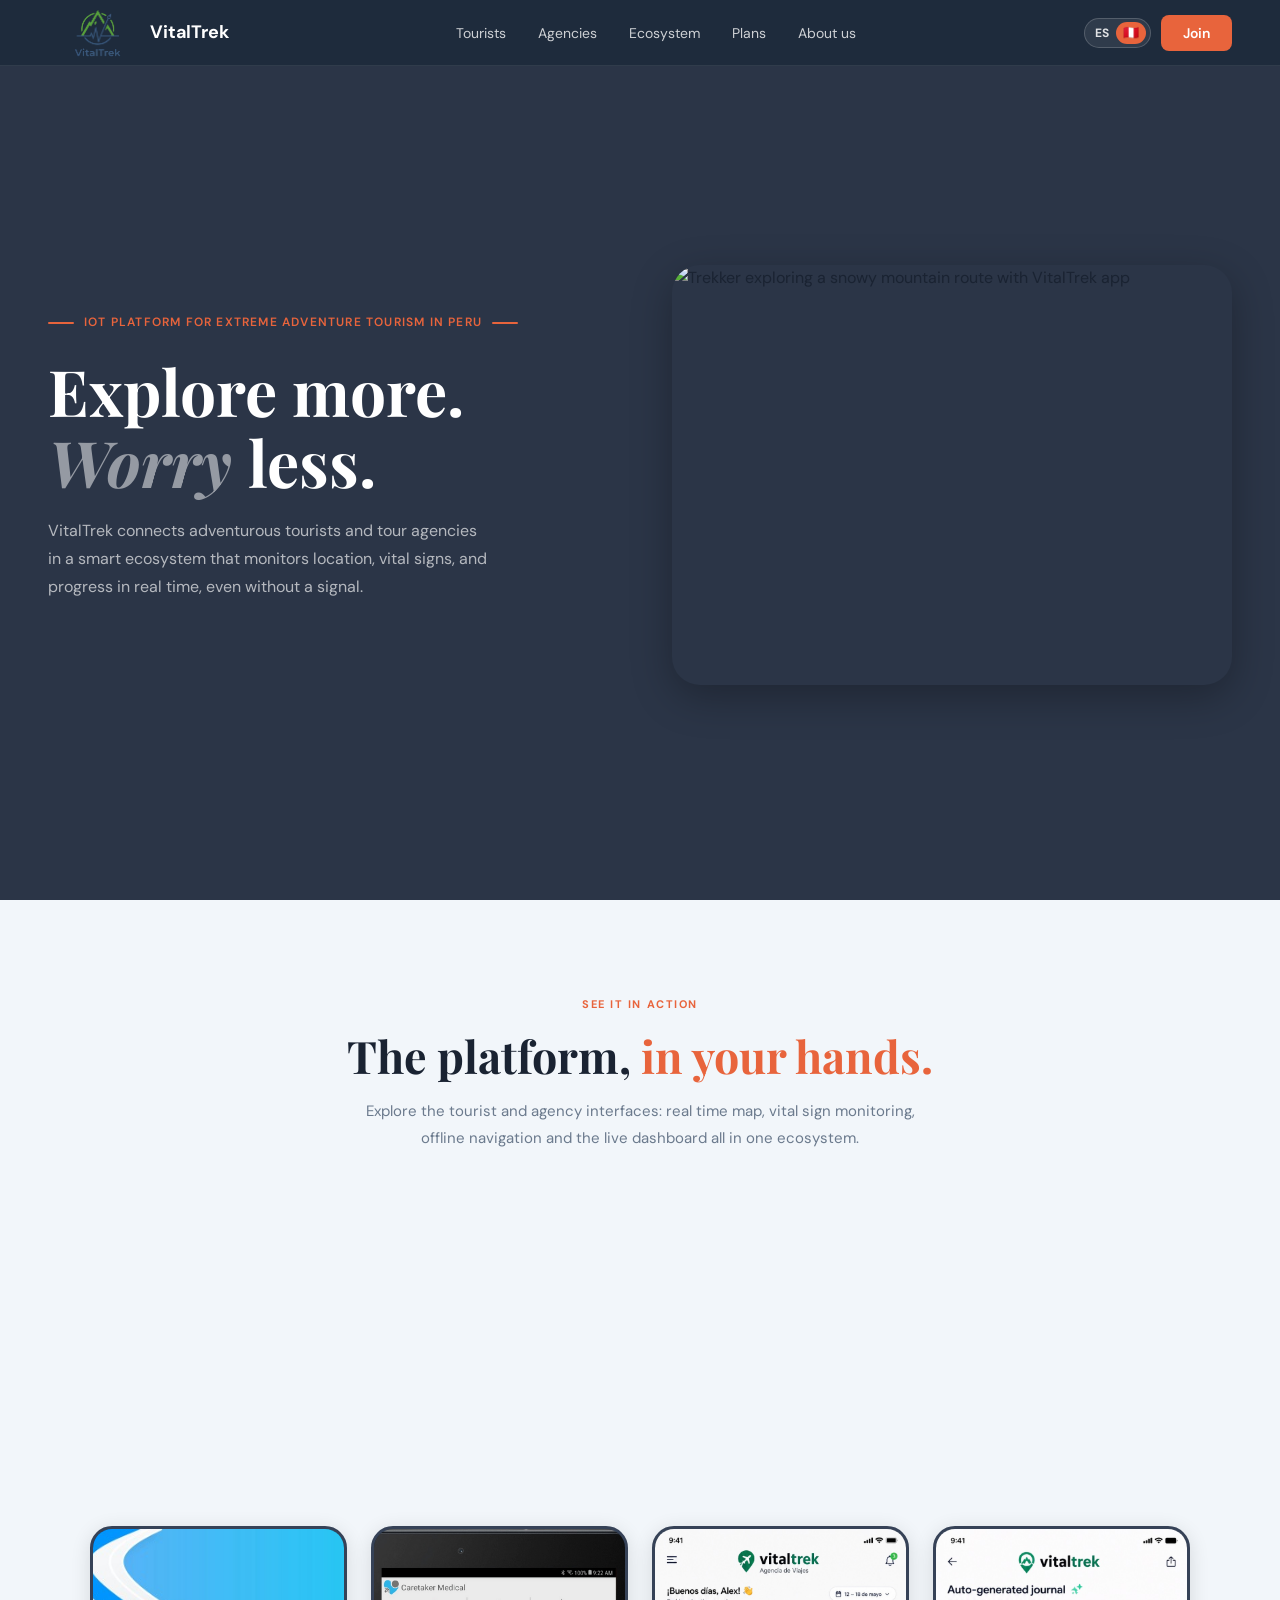
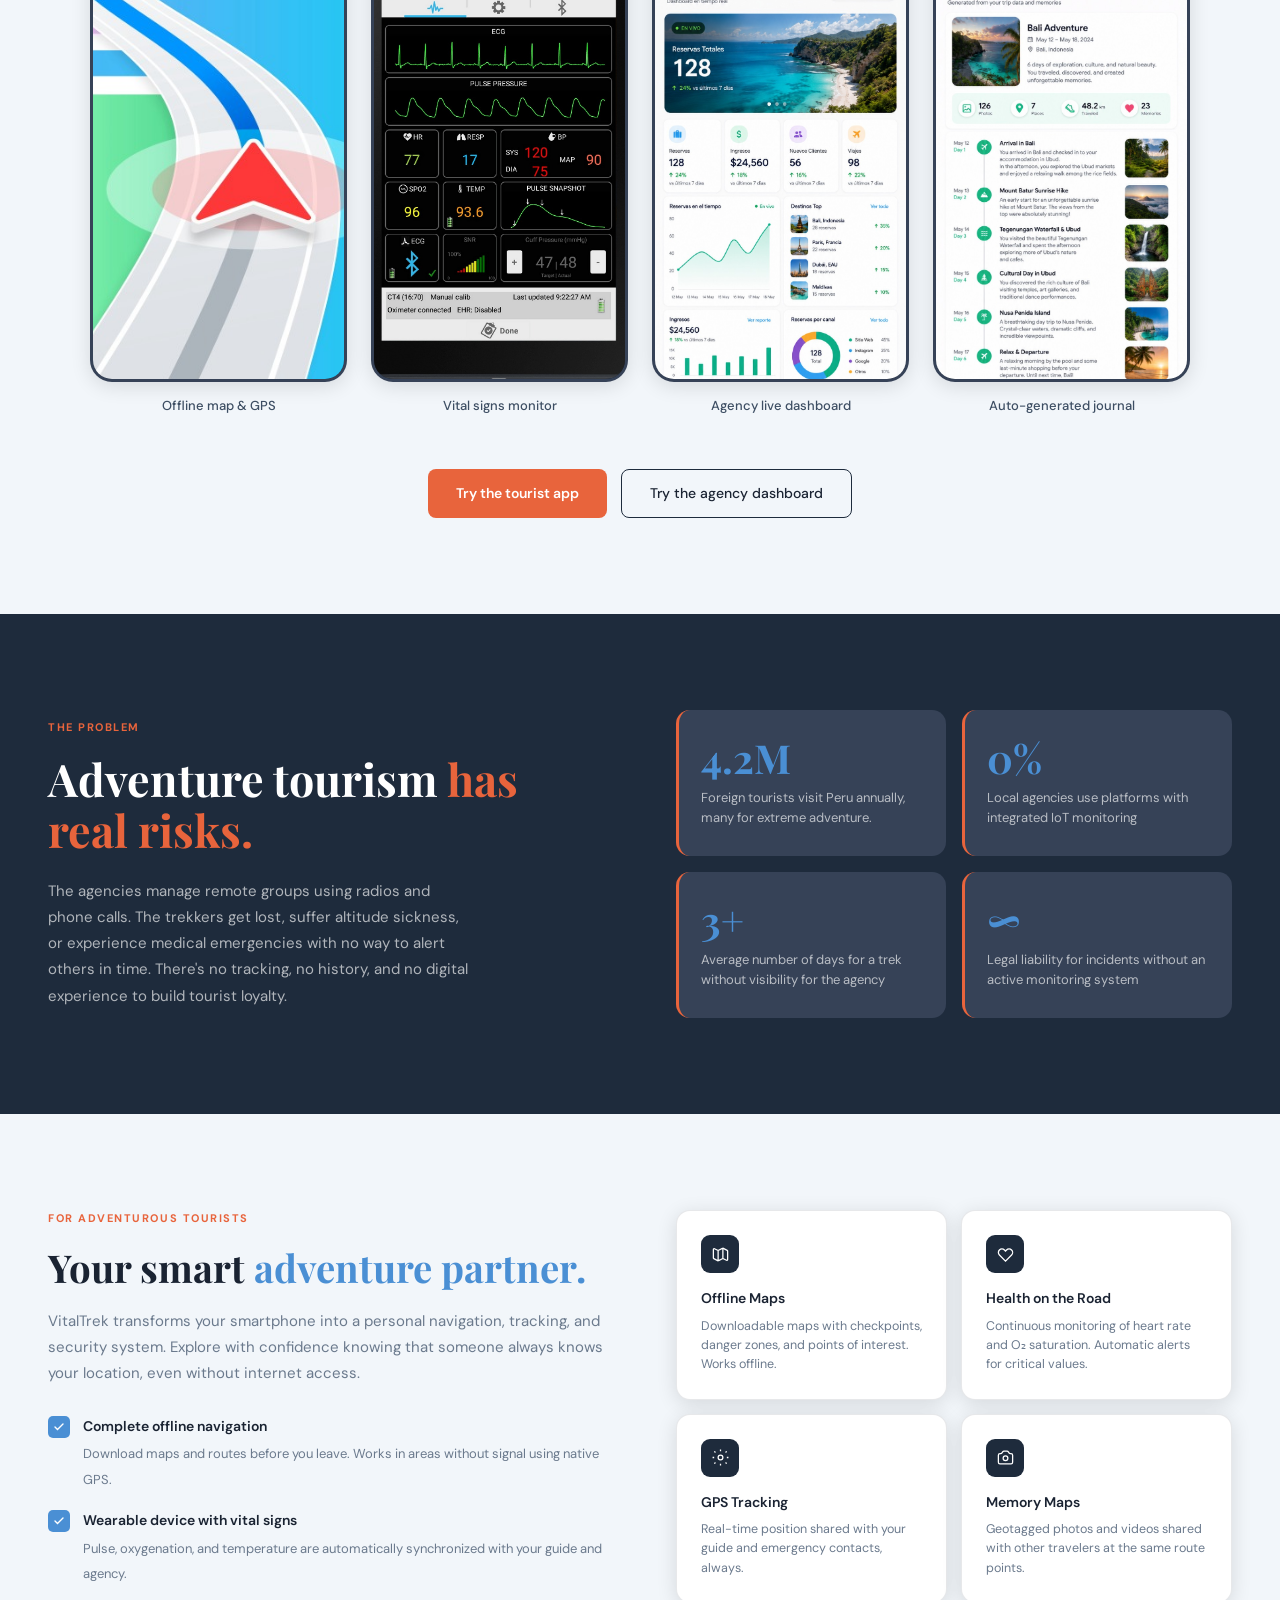
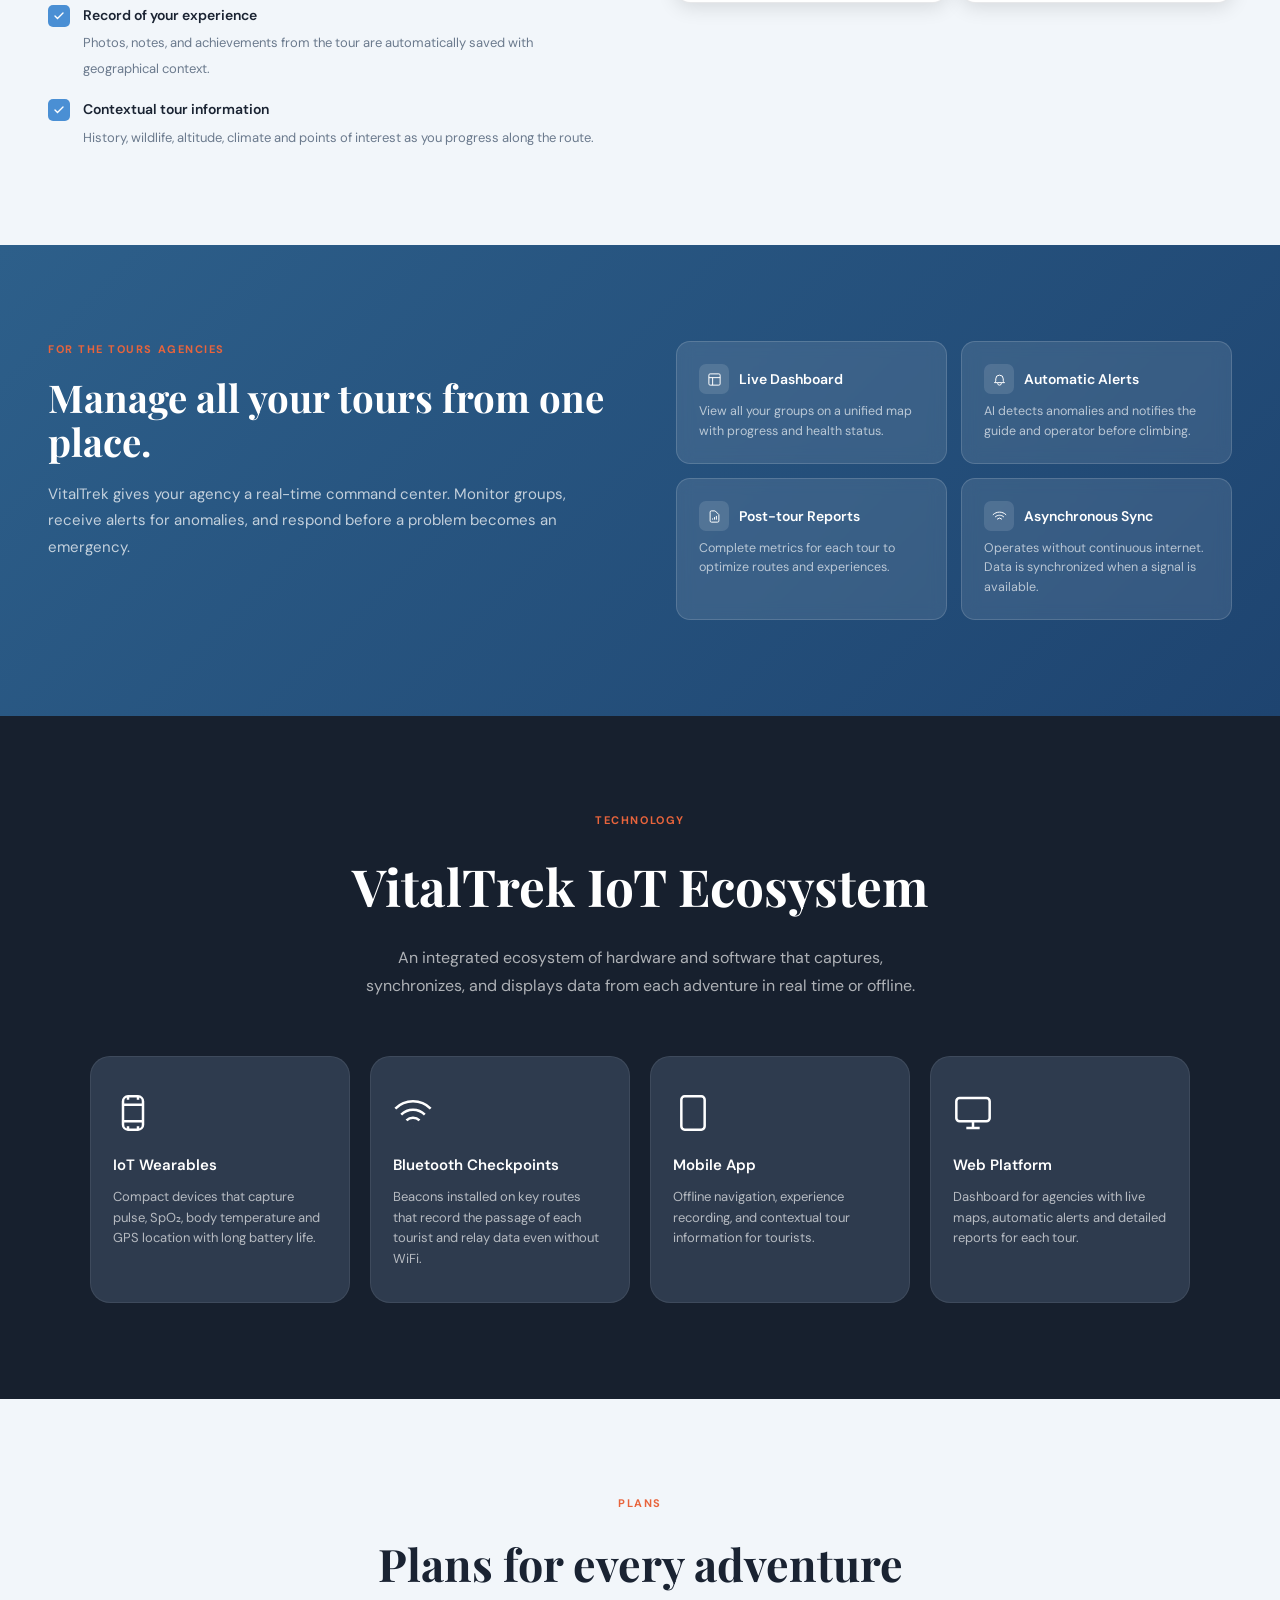
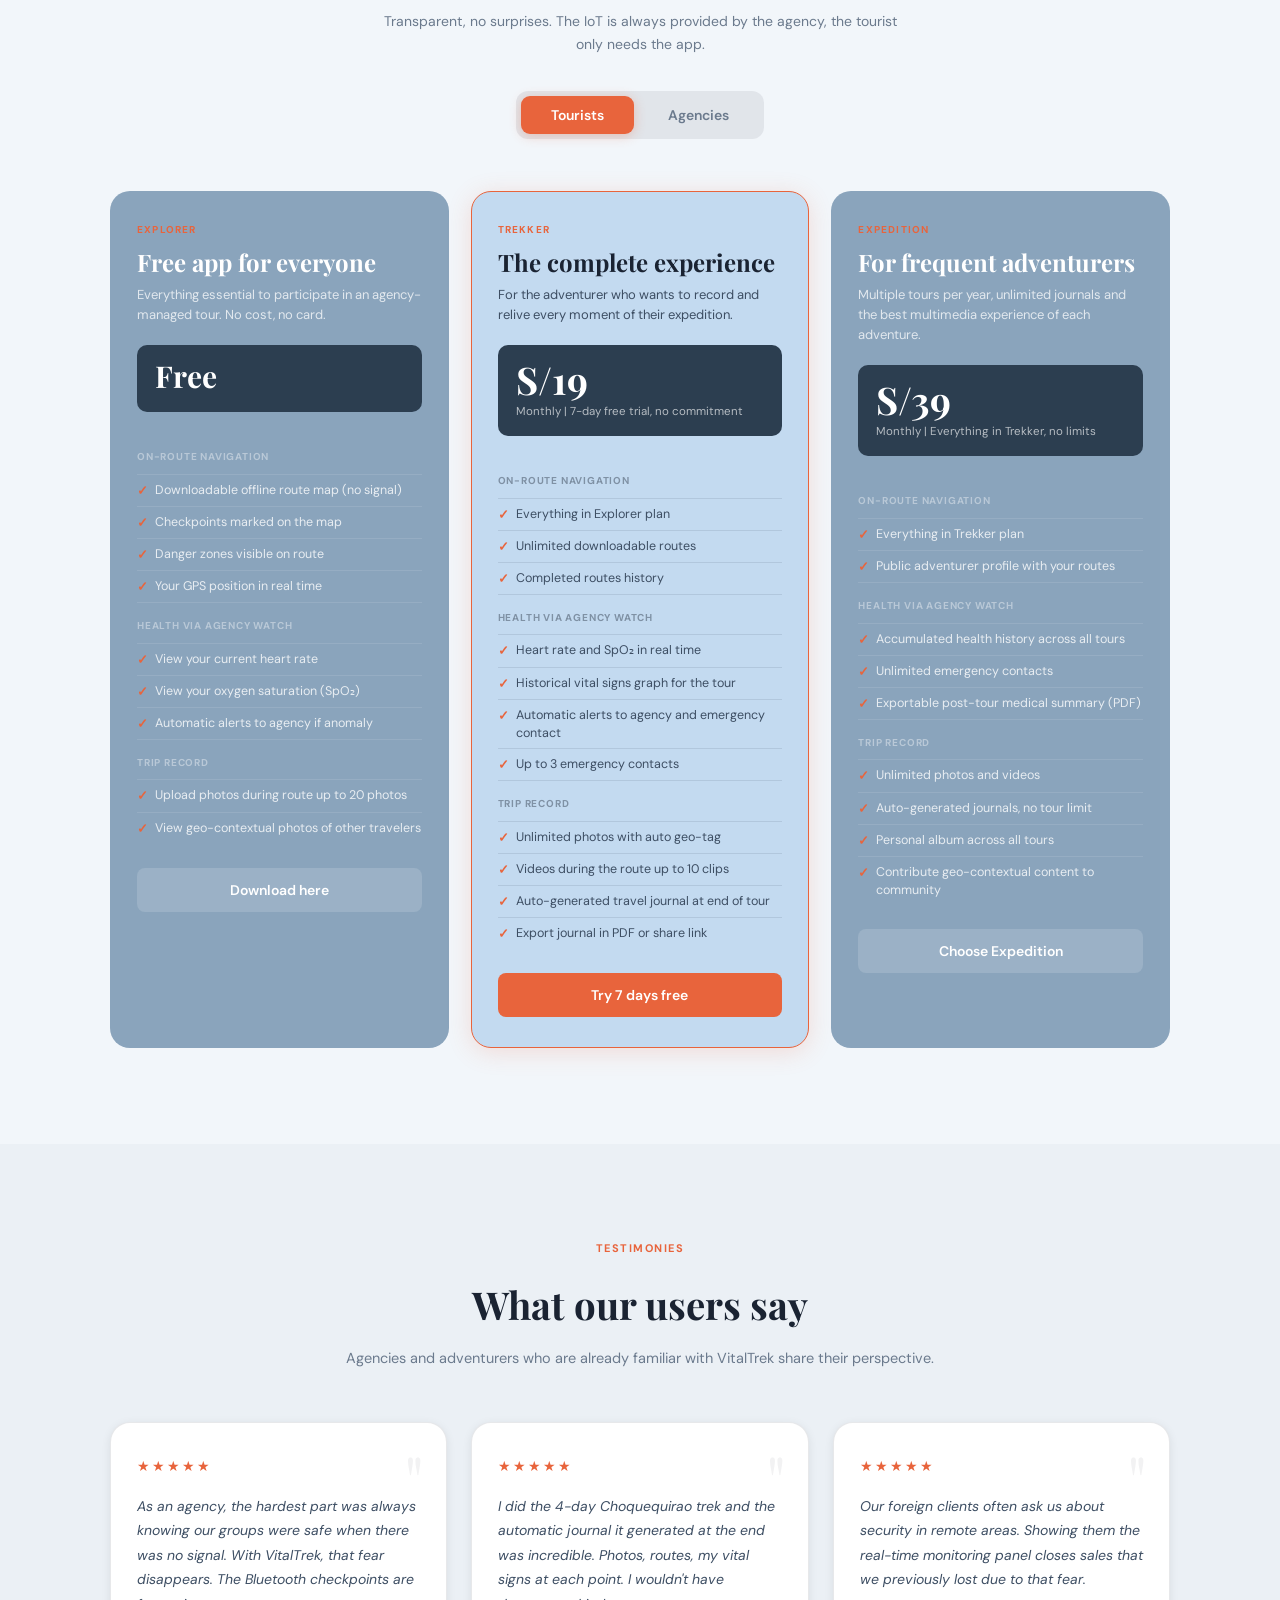
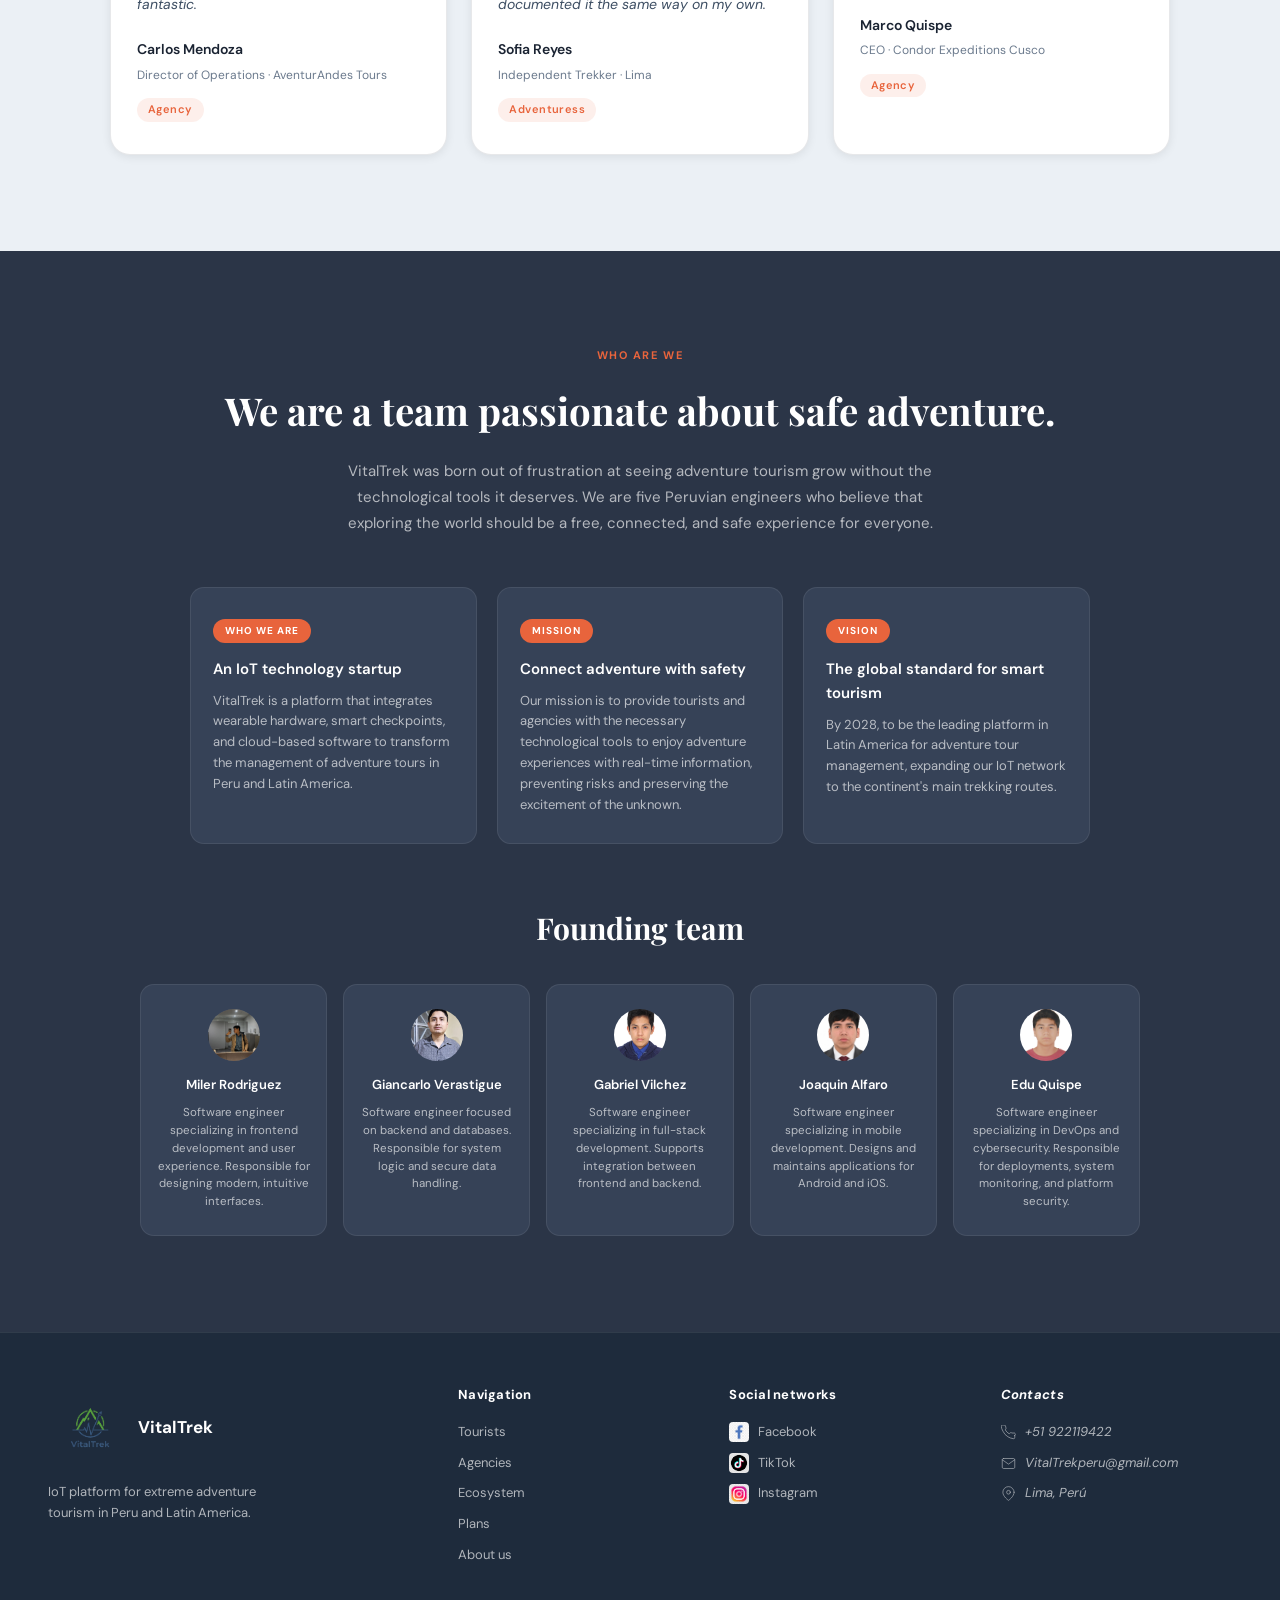
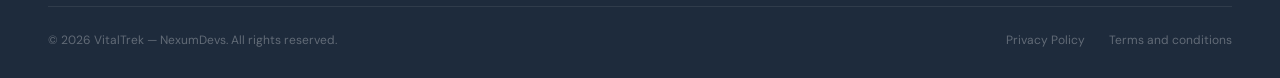
==== commit b82eea34: "feat: fix switchPlans" ====
--- a/index.html
+++ b/index.html
@@ -1274,8 +1274,54 @@
 </div>
 
 <script src="assets/i18n/i18n.js"></script>
-
+<script>
+  function switchPlans(planType) {
+    const btnTourists = document.getElementById('btn-tourists');
+    const btnAgencies = document.getElementById('btn-agencies');
+    const touristPlans = document.getElementById('tourist-plans');
+    const agencyPlans = document.getElementById('agency-plans');
+
+    if (planType === 'tourists') {
+      btnTourists.classList.add('active');
+      btnAgencies.classList.remove('active');
+      touristPlans.classList.add('active');
+      agencyPlans.classList.remove('active');
+      btnTourists.setAttribute('aria-selected', 'true');
+      btnAgencies.setAttribute('aria-selected', 'false');
+    } else if (planType === 'agencies') {
+      btnTourists.classList.remove('active');
+      btnAgencies.classList.add('active');
+      touristPlans.classList.remove('active');
+      agencyPlans.classList.add('active');
+      btnTourists.setAttribute('aria-selected', 'false');
+      btnAgencies.setAttribute('aria-selected', 'true');
+    }
+  }
+
+  function toggleMobileMenu() {
+    const navCollapse = document.getElementById('nav-collapse');
+    const hamburger = document.querySelector('.hamburger-button');
+    if (navCollapse && hamburger) {
+        const isOpen = navCollapse.classList.toggle('open');
+        hamburger.setAttribute('aria-expanded', isOpen);
+    }
+  }
+
+  function openJoinModal() {
+    const modal = document.getElementById('join-modal');
+    if (modal) {
+      modal.hidden = false;
+      document.body.style.overflow = 'hidden';
+    }
+  }
+
+  function closeJoinModal() {
+    const modal = document.getElementById('join-modal');
+    if (modal) {
+      modal.hidden = true;
+      document.body.style.overflow = '';
+    }
+  }
+</script>
 </body>
-</html>
-
-
+</html>
--- a/style.css
+++ b/style.css
@@ -1,10 +1,10 @@
 /**
- * style.css - VitalTrek stylesheet
- * NexumDevs - UPC 2026
- */
-
-/* 
-   css custom properties — design tokens
+* style.css - VitalTrek stylesheet
+* NexumDevs - UPC 2026
+*/
+
+/*
+css custom properties — design tokens
 */
 :root {
   /* surface colors — section backgrounds */
@@ -52,9 +52,9 @@
   --height-navbar: 66px;
 }
 
-/* 
-   reset — box model and baseline normalization
- */
+/*
+reset — box model and baseline normalization
+*/
 *,
 *::before,
 *::after {
@@ -109,9 +109,9 @@
   outline-offset: 3px;
 }
 
-/* 
-   navbar — fixed top bar with logo and navigation
- */
+/*
+navbar — fixed top bar with logo and navigation
+*/
 .navbar {
   align-items: center;
   background: var(--color-surface-nav);
@@ -248,106 +248,6 @@
 .btn-join:hover {
   background: var(--color-accent-primary-hover);
   transform: translateY(-1px);
-}
-
-/* modal overlay and content */
-.modal-overlay {
-  align-items: center;
-  background: rgba(17, 24, 39, 0.72);
-  bottom: 0;
-  display: flex;
-  justify-content: center;
-  left: 0;
-  padding: 24px;
-  position: fixed;
-  right: 0;
-  top: 0;
-  z-index: 2000;
-}
-
-.modal-card {
-  background: #f7f5ef;
-  border-radius: 26px;
-  box-shadow: var(--shadow-elevation-high);
-  max-width: 420px;
-  padding: 32px 28px;
-  position: relative;
-  width: min(100%, 420px);
-}
-
-.modal-close {
-  background: transparent;
-  border: none;
-  color: var(--color-text-primary);
-  cursor: pointer;
-  position: absolute;
-  right: 18px;
-  top: 18px;
-}
-
-.modal-title {
-  color: var(--color-text-primary);
-  font-size: 1.85rem;
-  margin-bottom: 12px;
-}
-
-.modal-subtitle {
-  color: var(--color-text-secondary);
-  font-size: 0.98rem;
-  margin-bottom: 28px;
-}
-
-.modal-btn {
-  align-items: center;
-  border-radius: 14px;
-  display: flex;
-  font-weight: 700;
-  justify-content: space-between;
-  margin-bottom: 16px;
-  min-height: 56px;
-  padding: 16px 20px;
-  transition: transform 0.18s ease, box-shadow 0.18s ease;
-  width: 100%;
-}
-
-.modal-btn:hover {
-  transform: translateY(-1px);
-}
-
-.modal-btn-primary {
-  background: var(--color-accent-primary);
-  border: 1px solid transparent;
-  color: var(--color-text-inverse);
-}
-
-.modal-btn-secondary {
-  background: transparent;
-  border: 1px solid var(--color-accent-primary);
-  color: var(--color-accent-primary);
-}
-
-.modal-btn-left {
-  align-items: center;
-  display: inline-flex;
-  gap: 14px;
-}
-
-.modal-btn-arrow {
-  height: 22px;
-  width: 22px;
-}
-
-.modal-guest {
-  color: var(--color-text-secondary);
-  display: inline-flex;
-  font-weight: 700;
-  justify-content: center;
-  margin-top: 8px;
-  width: 100%;
-}
-
-.modal-guest:hover {
-  color: var(--color-accent-primary);
 }
 
 /* hamburger toggle — visible on mobile only */
@@ -384,8 +284,8 @@
   transform: translateY(-7px) rotate(-45deg);
 }
 
-/* 
-   shared helpers — section tags and common buttons
+/*
+shared helpers — section tags and common buttons
 */
 
 /* section label above headings */
@@ -446,8 +346,8 @@
   border-color: rgba(255, 255, 255, 0.70);
 }
 
-/* 
-   hero — full-height banner with headline and image
+/*
+hero — full-height banner with headline and image
 */
 .hero {
   align-items: center;
@@ -535,8 +435,8 @@
   width: 100%;
 }
 
-/* 
-   problem — market gap section with stat cards
+/*
+problem — market gap section with stat cards
 */
 .problem {
   align-items: center;
@@ -596,8 +496,8 @@
   line-height: 1.55;
 }
 
-/* 
-   tourists — features for adventurous tourists
+/*
+tourists — features for adventurous tourists
 */
 .tourists {
   align-items: start;
@@ -718,8 +618,8 @@
   line-height: 1.55;
 }
 
-/* 
-   agencies — features for tour agencies
+/*
+agencies — features for tour agencies
 */
 .agencies {
   align-items: start;
@@ -801,8 +701,8 @@
   line-height: 1.55;
 }
 
-/* 
-   ecosystem — iot components overview
+/*
+ecosystem — iot components overview
 */
 .ecosystem {
   background: var(--color-surface-deepest);
@@ -874,8 +774,8 @@
   line-height: 1.60;
 }
 
-/* 
-   plans — pricing cards for tourists and agencies
+/*
+plans — pricing cards for tourists and agencies
 */
 .plans {
   background: var(--color-surface-lighter);
@@ -1112,8 +1012,8 @@
   background: var(--color-accent-primary-hover);
 }
 
-/* 
-   testimonials — user quotes and reviews
+/*
+testimonials — user quotes and reviews
 */
 .testimonials {
   background: var(--color-surface-light);
@@ -1210,8 +1110,8 @@
   padding: 3px 11px;
 }
 
-/* 
-   about — company identity, mission, vision and team
+/*
+about — company identity, mission, vision and team
 */
 .about {
   background: var(--color-surface-hero);
@@ -1343,8 +1243,8 @@
   line-height: 1.55;
 }
 
-/* 
-   footer — brand, navigation, social, contact
+/*
+footer — brand, navigation, social, contact
 */
 footer {
   background: var(--color-surface-nav);
@@ -1481,8 +1381,8 @@
   color: var(--color-text-inverse);
 }
 
-/* 
-   responsive — tablet breakpoint (max 1024px)
+/*
+responsive — tablet breakpoint (max 1024px)
 */
 @media (max-width: 1024px) {
   .eco-grid {
@@ -1503,8 +1403,8 @@
   }
 }
 
-/* 
-   responsive — mobile breakpoint (max 900px)
+/*
+responsive — mobile breakpoint (max 900px)
 */
 @media (max-width: 900px) {
   /* navbar collapses to dropdown */
@@ -1579,8 +1479,8 @@
   }
 }
 
-/* 
-   responsive — small mobile breakpoint (max 600px)
+/*
+responsive — small mobile breakpoint (max 600px)
 */
 @media (max-width: 600px) {
   .about,
@@ -1648,8 +1548,8 @@
   }
 }
 
-/* 
-   join modal — overlay and card
+/*
+join modal — overlay and card
 */
 
 /* full-screen overlay — darkens the background */
@@ -1807,6 +1707,196 @@
   color: var(--color-text-primary);
 }
 
+/* ============================================================
+app-preview — screenshots and demo video section
+Shows the deployed app with real screenshots and an optional
+YouTube / self-hosted video embed. Sits between the hero and
+the problem section.
+============================================================ */
+
+/* section wrapper — light background, centered text layout */
+.app-preview {
+  background: var(--color-surface-lighter);
+  padding: 96px 48px;
+  text-align: center;
+}
+
+/* section heading — inherits shared Playfair style */
+.app-preview h2 {
+  color: var(--color-text-primary);
+  font-family: 'Playfair Display', serif;
+  font-size: clamp(28px, 3.5vw, 46px);
+  line-height: 1.18;
+  margin-bottom: 16px;
+}
+
+/* subtitle paragraph — muted, constrained width */
+.app-preview-desc {
+  color: var(--color-text-tertiary);
+  font-size: 15px;
+  line-height: 1.75;
+  margin: 0 auto 52px;
+  max-width: 560px;
+}
+
+/* ── video embed ─────────────────────────────────────────── */
+
+/* 16:9 responsive wrapper using the padding-top trick */
+.app-preview-video-wrap {
+  border-radius: var(--radius-section);
+  box-shadow: var(--shadow-elevation-high);
+  margin: 0 auto 60px;
+  max-width: 860px;
+  overflow: hidden;
+  padding-top: 56.25%; /* 16:9 ratio */
+  position: relative;
+  width: 100%;
+}
+
+/* iframe fills the wrapper absolutely */
+.app-preview-video {
+  border: none;
+  bottom: 0;
+  height: 100%;
+  left: 0;
+  position: absolute;
+  right: 0;
+  top: 0;
+  width: 100%;
+}
+
+/* ── screenshots grid ────────────────────────────────────── */
+
+/* four-column grid on desktop; collapses on smaller screens */
+.app-screenshot-grid {
+  display: grid;
+  gap: 24px;
+  grid-template-columns: repeat(4, 1fr);
+  margin: 0 auto 52px;
+  max-width: 1100px;
+}
+
+/* individual screenshot card */
+.screenshot-card {
+  display: flex;
+  flex-direction: column;
+  gap: 14px;
+  margin: 0; /* reset <figure> default margin */
+}
+
+/* phone-frame wrapper — dark rounded border mimics a device bezel */
+.screenshot-device-frame {
+  aspect-ratio: 9 / 16;
+  background: var(--color-surface-nav);
+  border: 3px solid var(--color-surface-card-dark);
+  border-radius: 22px;
+  box-shadow: var(--shadow-card);
+  overflow: hidden;
+  position: relative;
+  transition: box-shadow 0.25s, transform 0.25s;
+  width: 100%;
+}
+
+.screenshot-device-frame:hover {
+  box-shadow: var(--shadow-elevation-high);
+  transform: translateY(-6px);
+}
+
+/* screenshot image fills the frame, covers any empty space */
+.screenshot-device-frame img {
+  height: 100%;
+  object-fit: cover;
+  object-position: top;
+  width: 100%;
+}
+
+/* caption beneath each phone frame */
+.screenshot-card figcaption {
+  color: var(--color-text-secondary);
+  font-size: 13px;
+  font-weight: 500;
+  text-align: center;
+}
+
+/* ── cta buttons ─────────────────────────────────────────── */
+
+/* wrapper — horizontally centered, wraps on small screens */
+.app-preview-ctas {
+  display: flex;
+  flex-wrap: wrap;
+  gap: 14px;
+  justify-content: center;
+}
+
+/* dark-outlined button variant used on light backgrounds —
+mirrors .btn-outline but with a dark border and text color */
+.btn-outline-dark {
+  background: transparent;
+  border: 1.5px solid var(--color-surface-nav);
+  border-radius: var(--radius-button);
+  color: var(--color-text-primary);
+  cursor: pointer;
+  display: inline-block;
+  font-family: inherit;
+  font-size: 14px;
+  font-weight: 500;
+  padding: 12px 28px;
+  text-decoration: none;
+  transition: background 0.2s, border-color 0.2s, color 0.2s;
+}
+
+.btn-outline-dark:hover {
+  background: var(--color-surface-nav);
+  color: var(--color-text-inverse);
+}
+
+/* ── responsive — tablet (≤ 960px) ──────────────────────── */
+@media (max-width: 960px) {
+  /* collapse four columns to two on tablets */
+  .app-screenshot-grid {
+    grid-template-columns: repeat(2, 1fr);
+    max-width: 600px;
+  }
+}
+
+/* ── responsive — mobile (≤ 768px) ──────────────────────── */
+@media (max-width: 768px) {
+  .app-preview {
+    padding: 64px 24px;
+  }
+
+  /* two columns still fits on most phones in landscape */
+  .app-screenshot-grid {
+    gap: 16px;
+    grid-template-columns: repeat(2, 1fr);
+    max-width: 420px;
+  }
+}
+
+/* ── responsive — small mobile (≤ 600px) ────────────────── */
+@media (max-width: 600px) {
+  .app-preview {
+    padding: 64px 18px;
+  }
+
+  /* single column on very small screens */
+  .app-screenshot-grid {
+    grid-template-columns: 1fr;
+    max-width: 260px;
+  }
+
+  /* stack cta buttons vertically */
+  .app-preview-ctas {
+    flex-direction: column;
+    align-items: stretch;
+  }
+
+  .btn-outline-dark {
+    text-align: center;
+    width: 100%;
+  }
+}
+
 /* modal responsive — smaller padding on mobile */
 @media (max-width: 600px) {
   .modal-card {
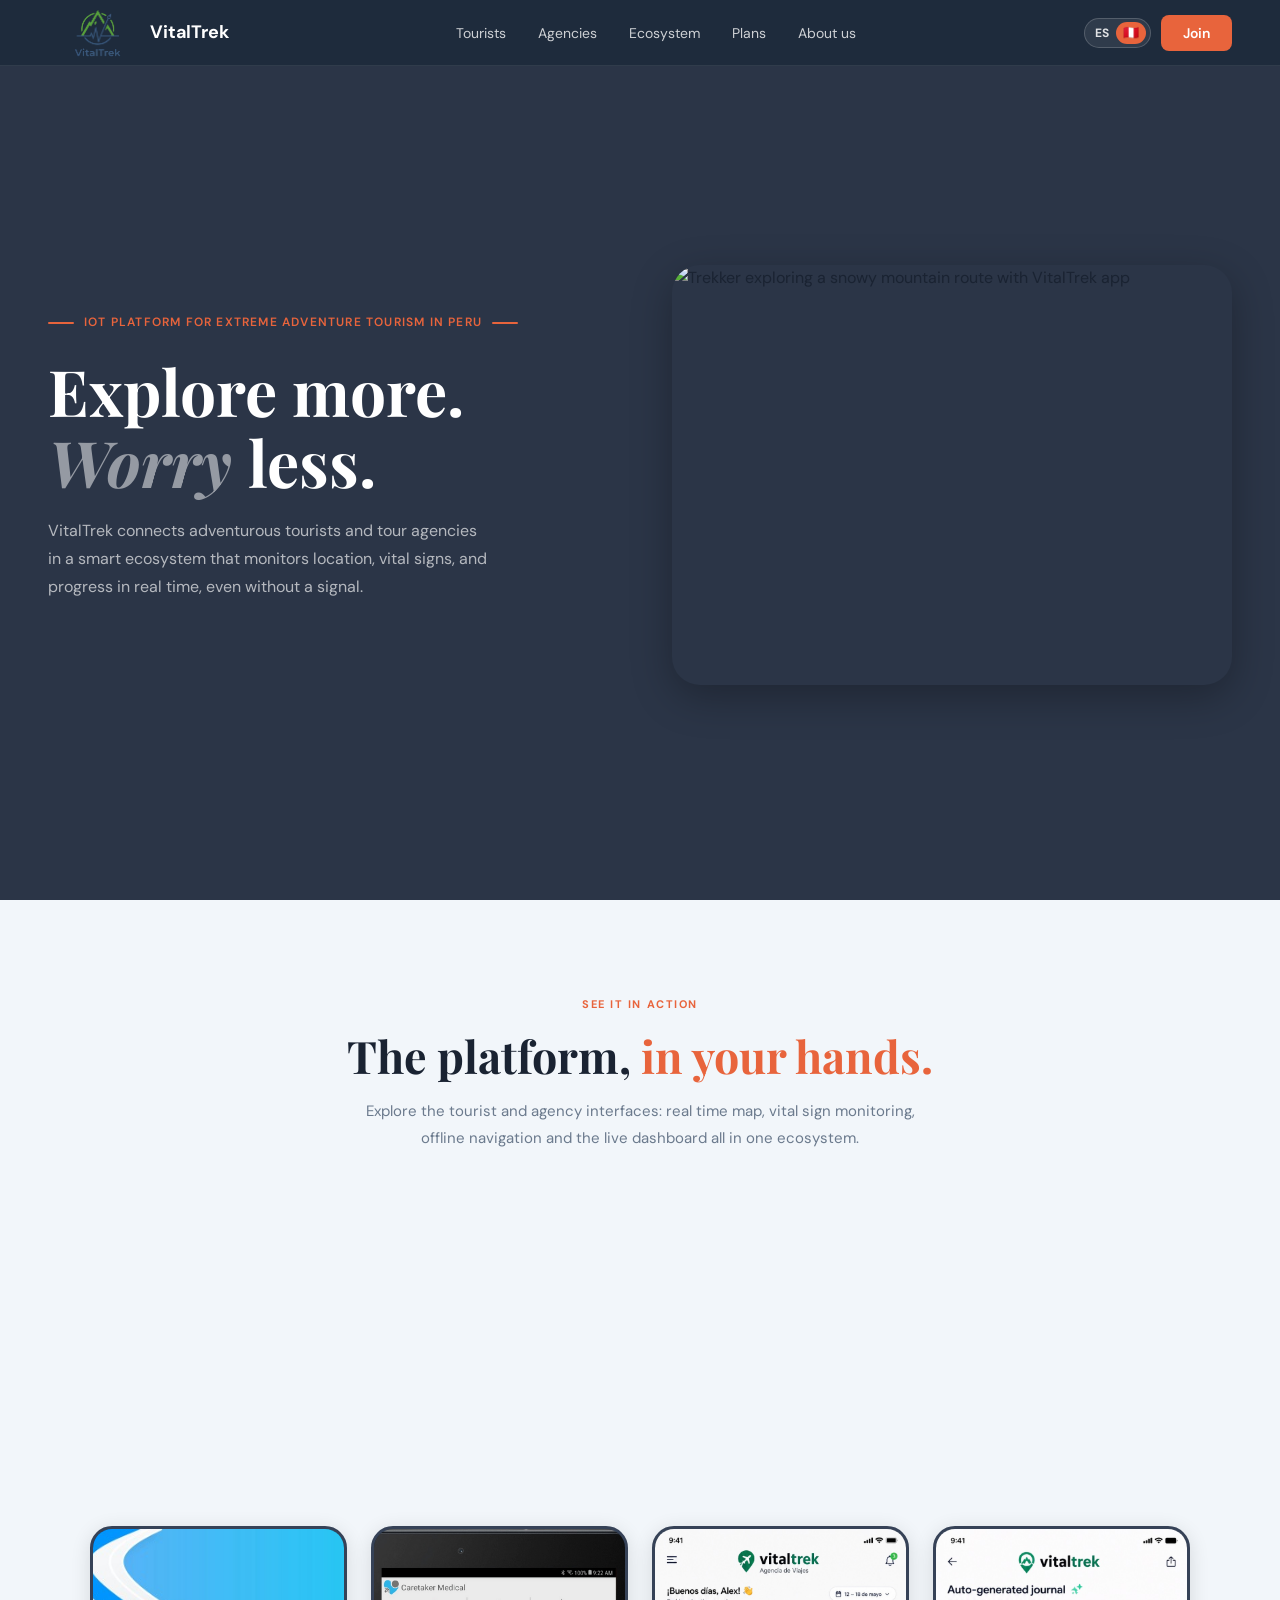
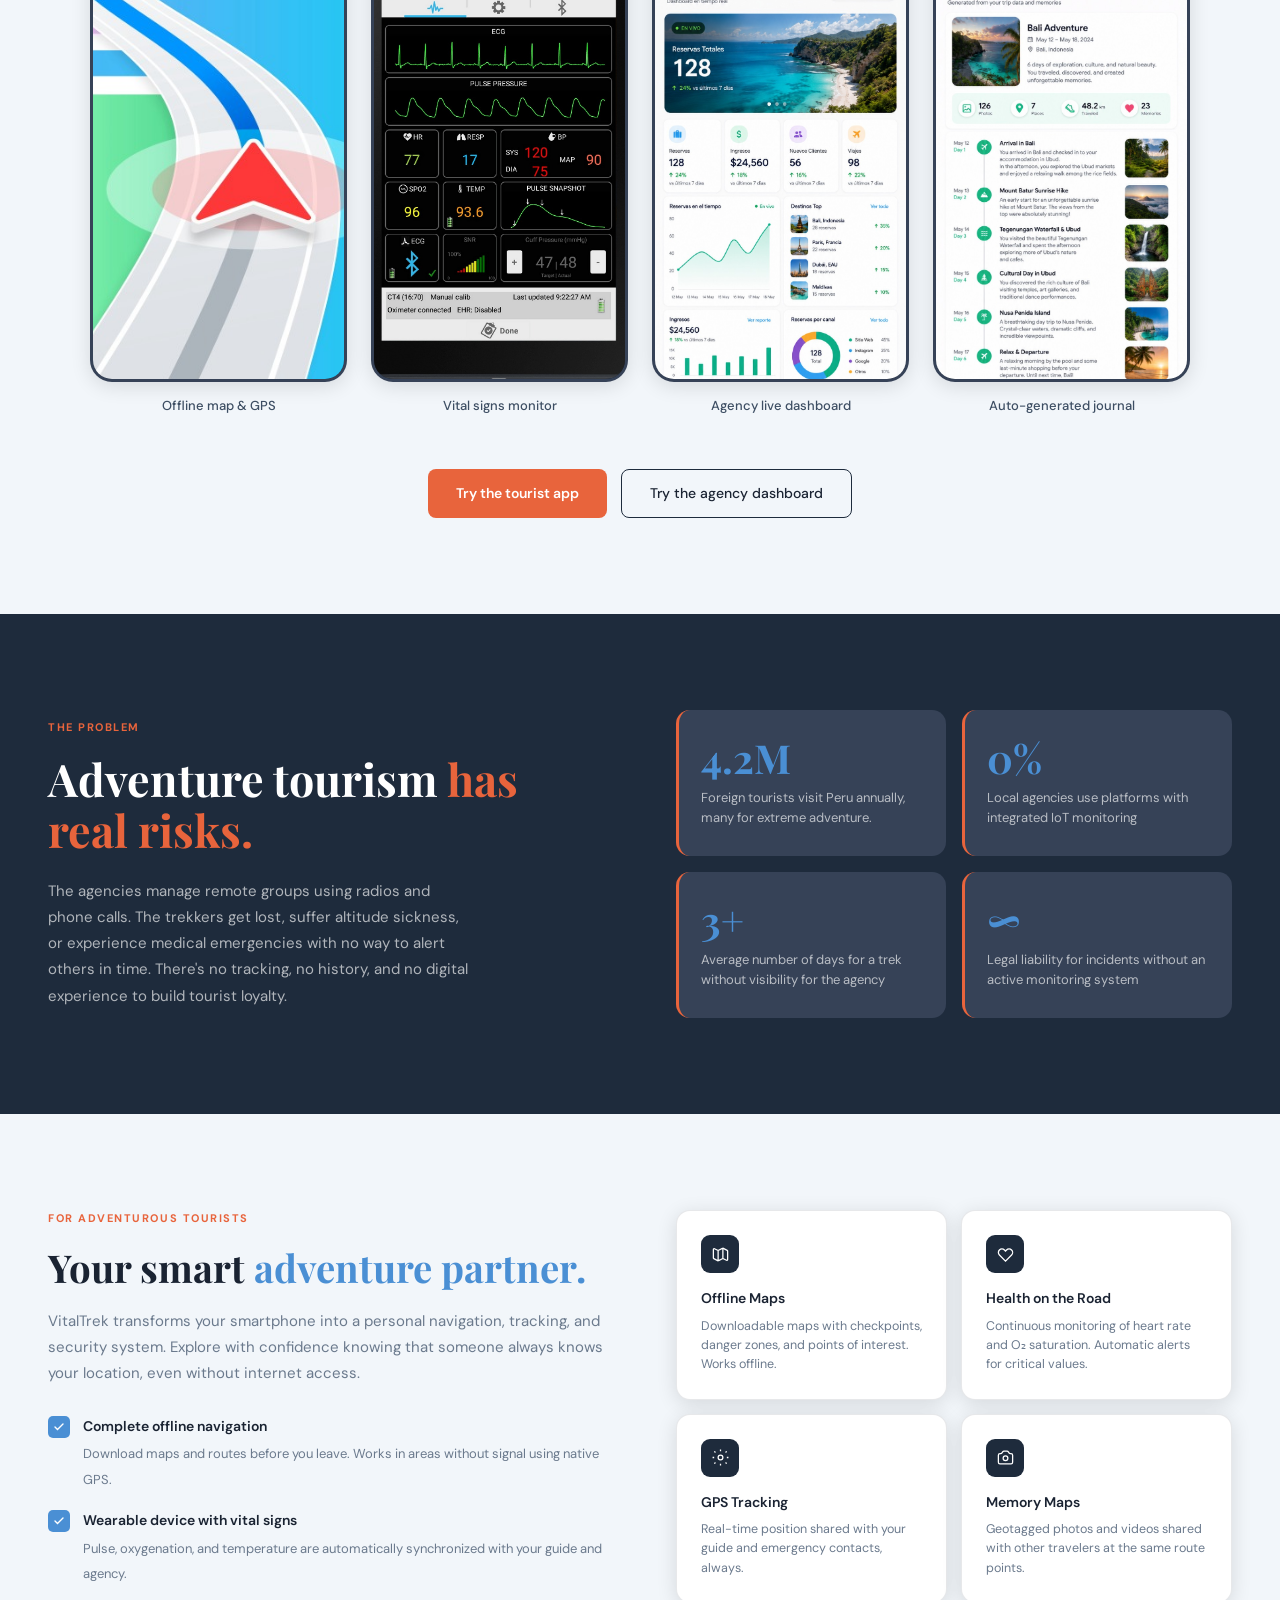
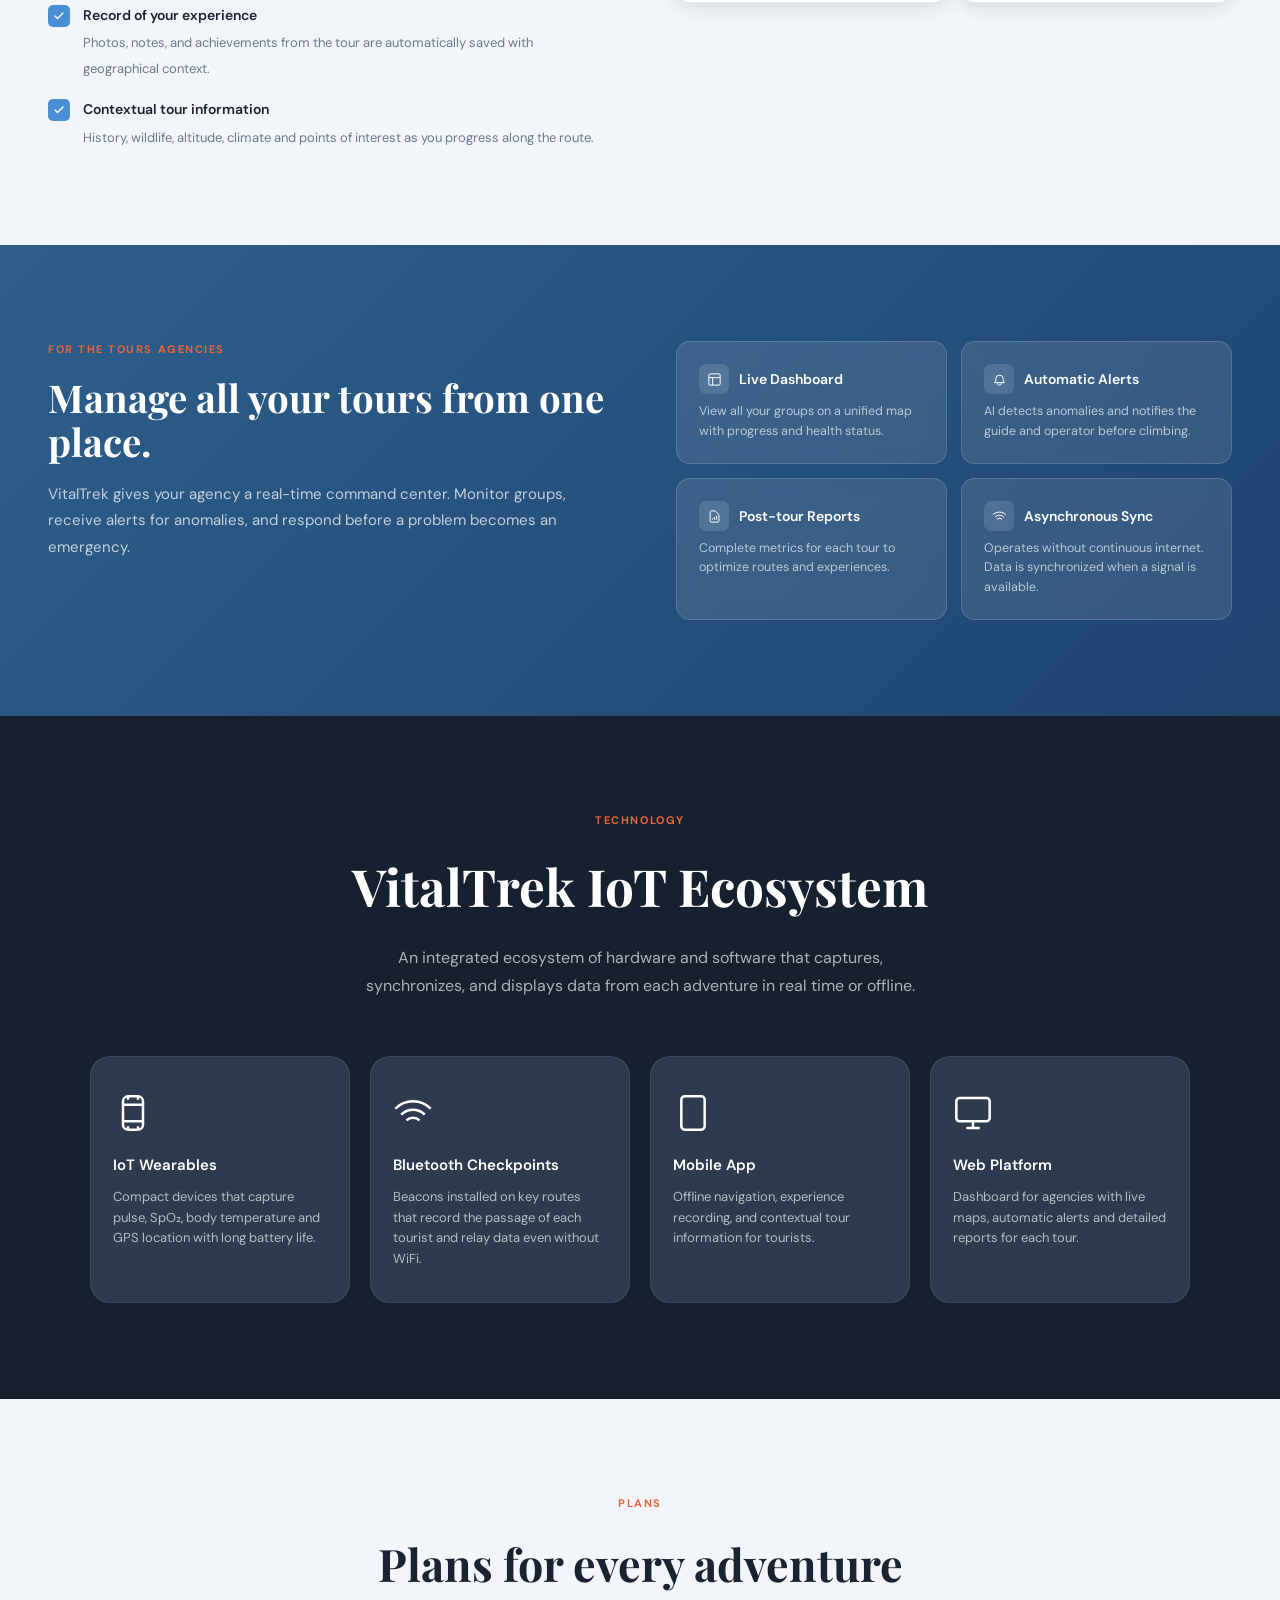
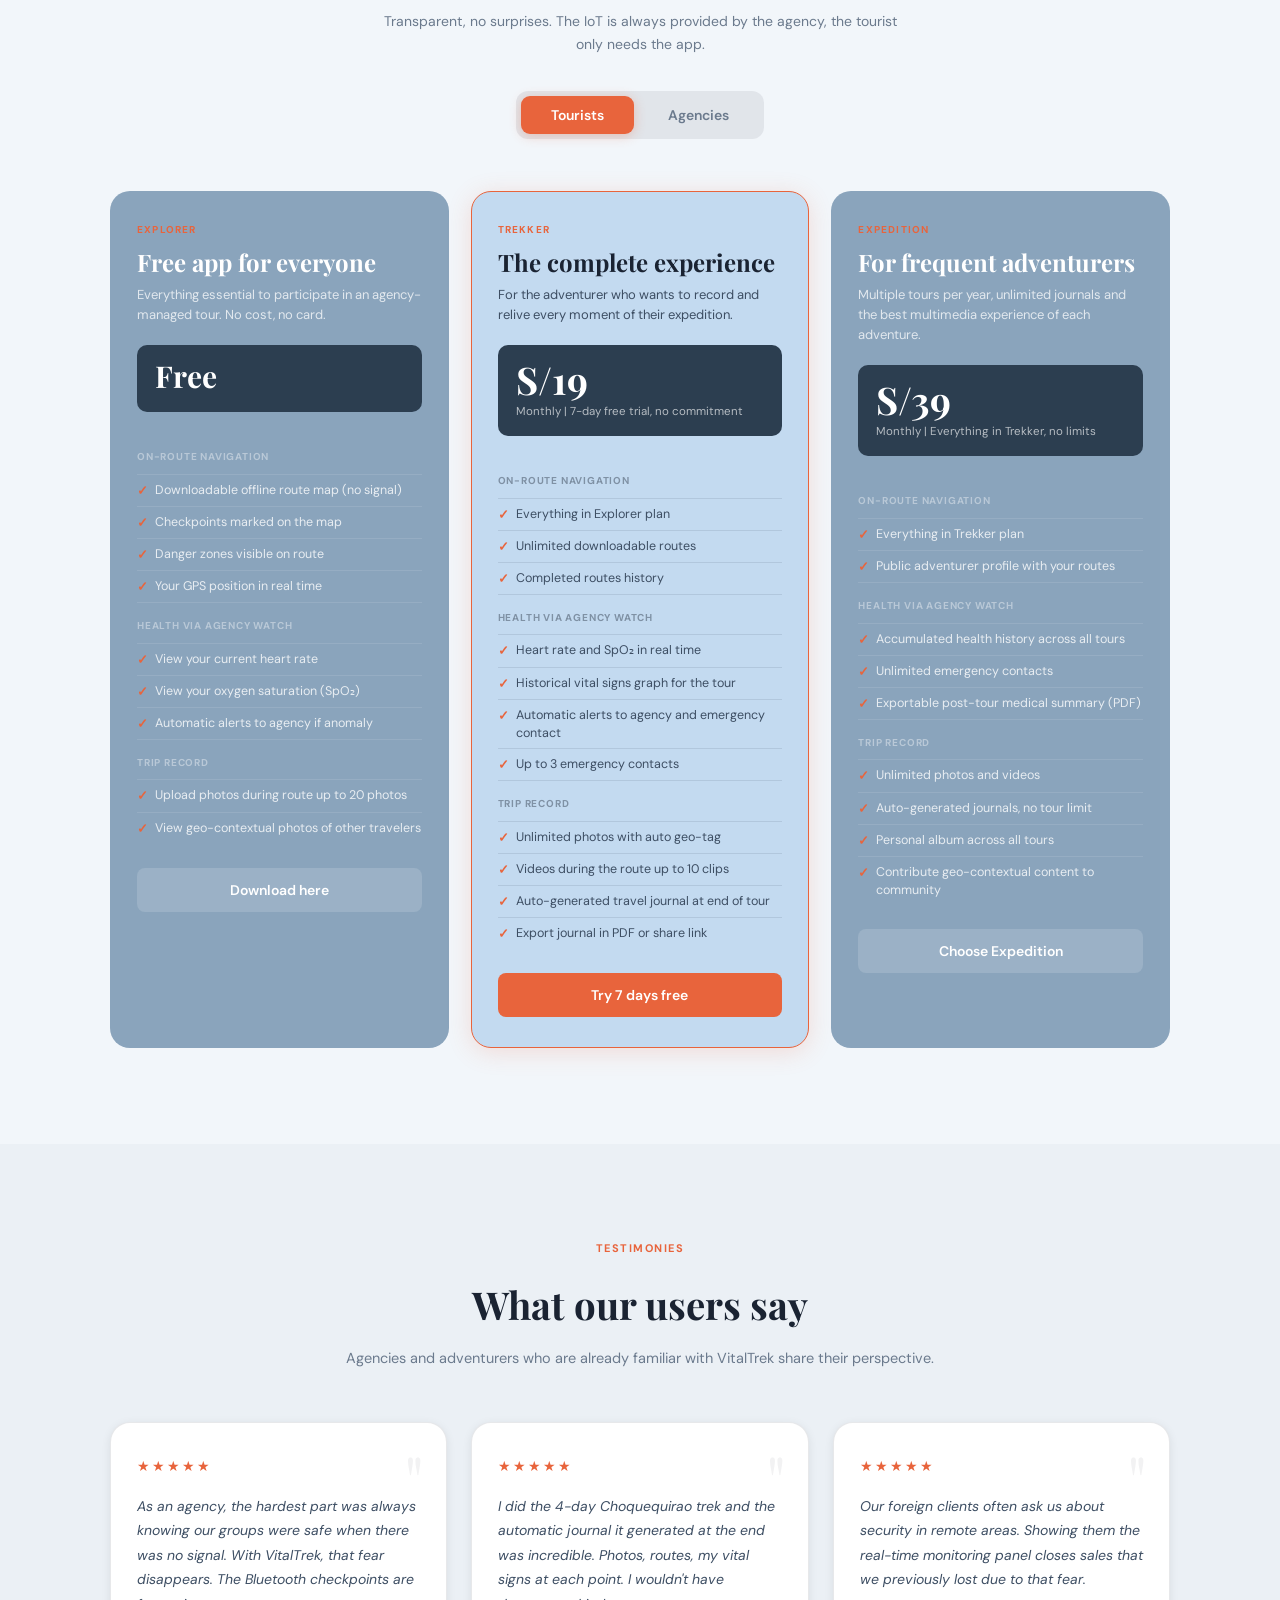
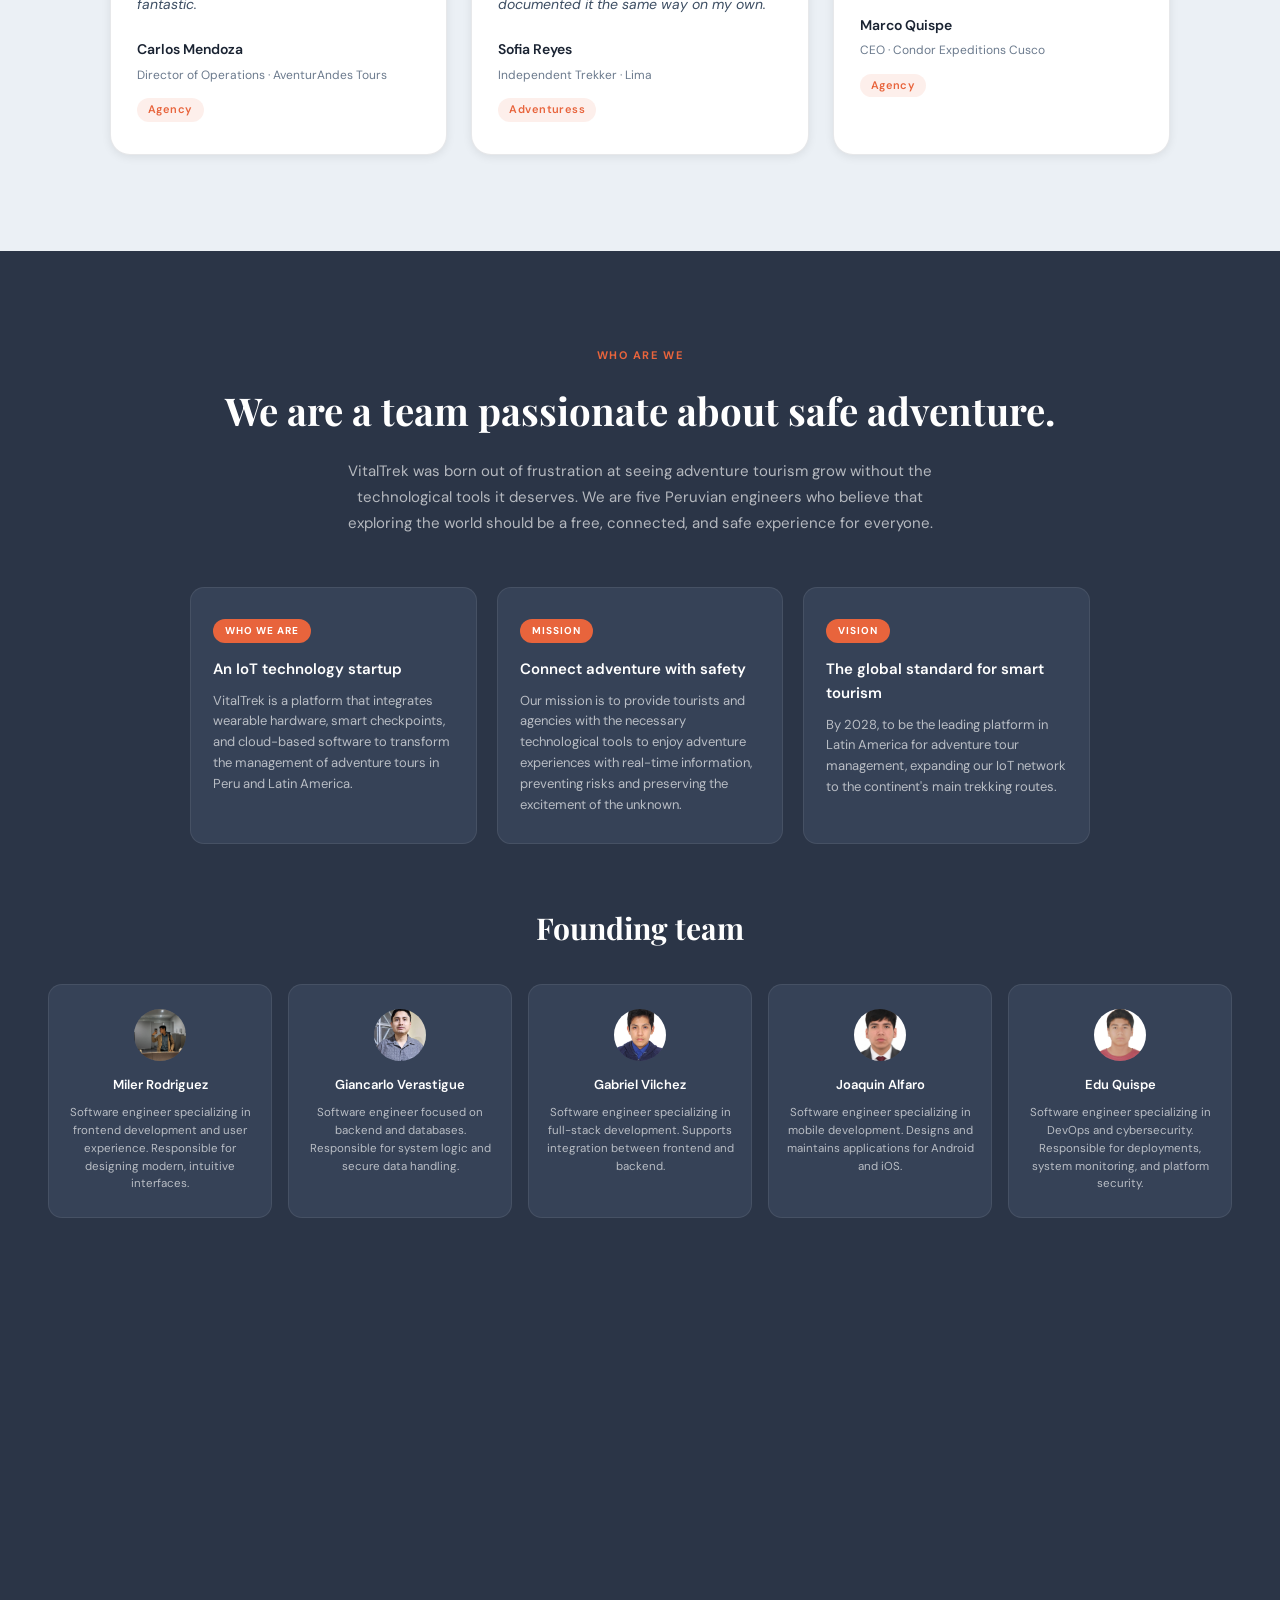
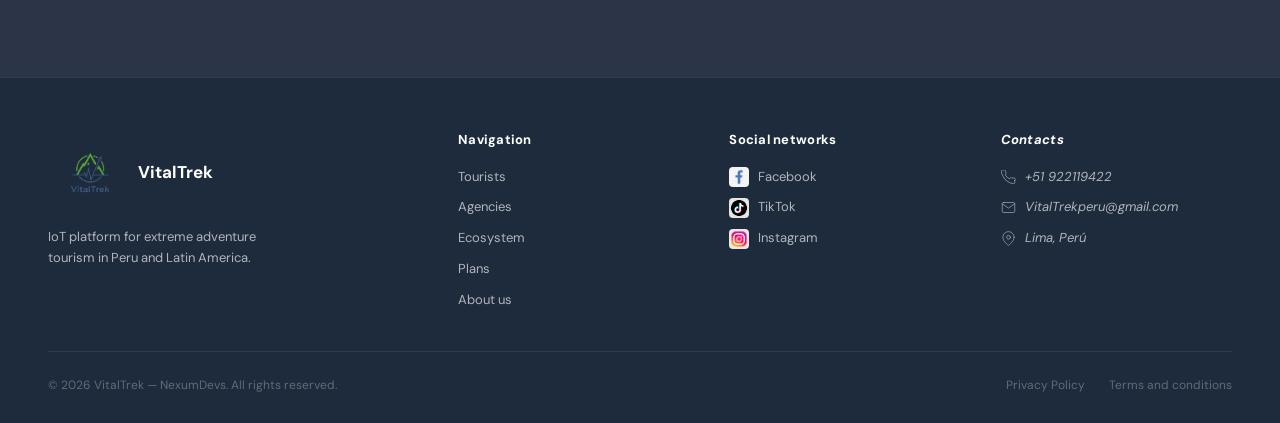
==== commit 2c6791f1: "feat: add video embed, app preview translations, and update styles" ====
--- a/index.html
+++ b/index.html
@@ -27,7 +27,7 @@
             href="https://fonts.googleapis.com/css2?family=Playfair+Display:ital,wght@0,700;0,800;1,700&family=DM+Sans:wght@300;400;500;600&display=swap"
             rel="stylesheet"
     >
-    <link rel="stylesheet" href="style.css">
+    <link rel="stylesheet" href="assets/styles/style.css">
 </head>
 
 <!-- aria-live region announces language changes to screen readers -->
@@ -1109,6 +1109,10 @@
 
     </div>
 
+    <div class="video-container">
+        <iframe width="560" height="315" src="https://www.youtube.com/embed/krtO3FDZJvI?si=WOVo30aE6WBuGUpX" title="YouTube video player" frameborder="0" allow="accelerometer; autoplay; clipboard-write; encrypted-media; gyroscope; picture-in-picture; web-share" referrerpolicy="strict-origin-when-cross-origin" allowfullscreen></iframe>
+    </div>
+
 </section>
 
 <!--
@@ -1274,54 +1278,8 @@
 </div>
 
 <script src="assets/i18n/i18n.js"></script>
-<script>
-  function switchPlans(planType) {
-    const btnTourists = document.getElementById('btn-tourists');
-    const btnAgencies = document.getElementById('btn-agencies');
-    const touristPlans = document.getElementById('tourist-plans');
-    const agencyPlans = document.getElementById('agency-plans');
-
-    if (planType === 'tourists') {
-      btnTourists.classList.add('active');
-      btnAgencies.classList.remove('active');
-      touristPlans.classList.add('active');
-      agencyPlans.classList.remove('active');
-      btnTourists.setAttribute('aria-selected', 'true');
-      btnAgencies.setAttribute('aria-selected', 'false');
-    } else if (planType === 'agencies') {
-      btnTourists.classList.remove('active');
-      btnAgencies.classList.add('active');
-      touristPlans.classList.remove('active');
-      agencyPlans.classList.add('active');
-      btnTourists.setAttribute('aria-selected', 'false');
-      btnAgencies.setAttribute('aria-selected', 'true');
-    }
-  }
-
-  function toggleMobileMenu() {
-    const navCollapse = document.getElementById('nav-collapse');
-    const hamburger = document.querySelector('.hamburger-button');
-    if (navCollapse && hamburger) {
-        const isOpen = navCollapse.classList.toggle('open');
-        hamburger.setAttribute('aria-expanded', isOpen);
-    }
-  }
-
-  function openJoinModal() {
-    const modal = document.getElementById('join-modal');
-    if (modal) {
-      modal.hidden = false;
-      document.body.style.overflow = 'hidden';
-    }
-  }
-
-  function closeJoinModal() {
-    const modal = document.getElementById('join-modal');
-    if (modal) {
-      modal.hidden = true;
-      document.body.style.overflow = '';
-    }
-  }
+<script src="assets/scripts/main.js">
+
 </script>
 </body>
 </html>
--- a/assets/styles/style.css
+++ b/assets/styles/style.css
@@ -0,0 +1,1917 @@
+/**
+* style.css - VitalTrek stylesheet
+* NexumDevs - UPC 2026
+*/
+
+/*
+css custom properties — design tokens
+*/
+:root {
+  /* surface colors — section backgrounds */
+  --color-surface-hero:       #2b3547;
+  --color-surface-nav:        #1e2b3c;
+  --color-surface-deepest:    #17202e;
+  --color-surface-card-dark:  #364257;
+  --color-surface-card-mid:   #2e3b4e;
+  --color-surface-light:      #ebf0f5;
+  --color-surface-lighter:    #f2f6fa;
+
+  /* plan section colors — pricing cards */
+  --color-plan-card:          #8aa4bc;
+  --color-plan-card-featured: #c3daf0;
+  --color-plan-price-box:     #2c3e50;
+
+  /* accent colors — primary and secondary actions */
+  --color-accent-primary:       #e8643c;
+  --color-accent-primary-hover: #d4562e;
+  --color-accent-secondary:     #4a8fd4;
+
+  /* text colors — hierarchy levels */
+  --color-text-inverse:   #fff;
+  --color-text-subtle:    rgba(255, 255, 255, 0.65);
+  --color-text-primary:   #1a2332;
+  --color-text-secondary: #3d4e63;
+  --color-text-tertiary:  #6b7a8d;
+
+  /* border colors */
+  --color-border-inverse:  rgba(255, 255, 255, 0.08);
+  --color-border-default:  rgba(26, 35, 50, 0.10);
+
+  /* shadows — elevation levels */
+  --shadow-elevation-high: 0 12px 40px rgba(0, 0, 0, 0.28);
+  --shadow-card:           0 4px 20px rgba(0, 0, 0, 0.12);
+  --shadow-elevation-low:  0 2px 10px rgba(0, 0, 0, 0.08);
+
+  /* border radius — component scale */
+  --radius-button:  8px;
+  --radius-card:    14px;
+  --radius-section: 20px;
+  --radius-hero:    28px;
+
+  /* layout */
+  --height-navbar: 66px;
+}
+
+/*
+reset — box model and baseline normalization
+*/
+*,
+*::before,
+*::after {
+  box-sizing: border-box;
+  margin: 0;
+  padding: 0;
+}
+
+html {
+  font-size: 16px;
+  scroll-behavior: smooth;
+}
+
+body {
+  background: var(--color-surface-lighter);
+  color: var(--color-text-primary);
+  font-family: 'DM Sans', sans-serif;
+  line-height: 1.6;
+  overflow-x: hidden;
+}
+
+img {
+  display: block;
+  max-width: 100%;
+}
+
+a {
+  color: inherit;
+  text-decoration: none;
+}
+
+button {
+  font-family: inherit;
+}
+
+/* accessibility — skip to main content and screen-reader-only utility */
+.visually-hidden {
+  border: 0;
+  clip: rect(0 0 0 0);
+  height: 1px;
+  margin: -1px;
+  overflow: hidden;
+  padding: 0;
+  position: absolute;
+  white-space: nowrap;
+  width: 1px;
+}
+
+/* focus-visible — keyboard navigation outline for all interactive elements */
+:focus-visible {
+  outline: 2px solid var(--color-accent-primary);
+  outline-offset: 3px;
+}
+
+/*
+navbar — fixed top bar with logo and navigation
+*/
+.navbar {
+  align-items: center;
+  background: var(--color-surface-nav);
+  border-bottom: 1px solid var(--color-border-inverse);
+  display: flex;
+  gap: 16px;
+  height: var(--height-navbar);
+  justify-content: space-between;
+  left: 0;
+  padding: 0 48px;
+  position: fixed;
+  right: 0;
+  top: 0;
+  z-index: 1000;
+}
+
+/* brand logo link */
+.nav-logo {
+  align-items: center;
+  display: flex;
+  flex-shrink: 0;
+  gap: 2px;
+  text-decoration: none;
+}
+
+.nav-logo img {
+  height: 100px;
+  object-fit: contain;
+  width: 100px;
+}
+
+.nav-logo-text {
+  color: var(--color-text-inverse);
+  font-size: 18px;
+  font-weight: 700;
+  letter-spacing: -0.15px;
+}
+
+/* collapsible nav links — centered on desktop */
+.nav-collapse {
+  align-items: center;
+  display: flex;
+  flex: 1;
+  justify-content: center;
+}
+
+.nav-links {
+  align-items: center;
+  display: flex;
+  gap: 4px;
+  list-style: none;
+}
+
+.nav-links a {
+  border-radius: 7px;
+  color: rgba(255, 255, 255, 0.78);
+  font-size: 14px;
+  font-weight: 400;
+  padding: 7px 14px;
+  transition: background 0.2s, color 0.2s;
+  white-space: nowrap;
+}
+
+.nav-links a:hover {
+  background: rgba(255, 255, 255, 0.08);
+  color: var(--color-text-inverse);
+}
+
+/* right-side action group */
+.nav-actions {
+  align-items: center;
+  display: flex;
+  flex-shrink: 0;
+  gap: 10px;
+}
+
+/* language toggle pill */
+.lang-toggle {
+  align-items: center;
+  background: rgba(255, 255, 255, 0.08);
+  border: 1px solid rgba(255, 255, 255, 0.18);
+  border-radius: 24px;
+  cursor: pointer;
+  display: flex;
+  gap: 6px;
+  padding: 3px 4px 3px 10px;
+  transition: background 0.2s;
+}
+
+.lang-toggle:hover {
+  background: rgba(255, 255, 255, 0.14);
+}
+
+.lang-code {
+  color: rgba(255, 255, 255, 0.85);
+  font-size: 12px;
+  font-weight: 700;
+  letter-spacing: 0.06em;
+  line-height: 1;
+  text-transform: uppercase;
+}
+
+.lang-flag-pill {
+  align-items: center;
+  background: var(--color-accent-primary);
+  border-radius: 20px;
+  display: flex;
+  flex-shrink: 0;
+  font-size: 13px;
+  height: 22px;
+  justify-content: center;
+  transition: background 0.2s;
+  width: 30px;
+}
+
+.lang-toggle:hover .lang-flag-pill {
+  background: var(--color-accent-primary-hover);
+}
+
+/* join cta button */
+.btn-join {
+  background: var(--color-accent-primary);
+  border: none;
+  border-radius: var(--radius-button);
+  color: var(--color-text-inverse);
+  cursor: pointer;
+  font-size: 14px;
+  font-weight: 600;
+  padding: 9px 22px;
+  transition: background 0.2s, transform 0.15s;
+  white-space: nowrap;
+}
+
+.btn-join:hover {
+  background: var(--color-accent-primary-hover);
+  transform: translateY(-1px);
+}
+
+/* hamburger toggle — visible on mobile only */
+.hamburger-button {
+  background: none;
+  border: none;
+  cursor: pointer;
+  display: none;
+  flex-direction: column;
+  flex-shrink: 0;
+  gap: 5px;
+  padding: 6px;
+}
+
+.hamburger-button span {
+  background: var(--color-text-inverse);
+  border-radius: 2px;
+  display: block;
+  height: 2px;
+  transition: opacity 0.3s, transform 0.3s;
+  width: 22px;
+}
+
+/* animated hamburger → close icon when menu is open */
+.hamburger-button.active span:nth-child(1) {
+  transform: translateY(7px) rotate(45deg);
+}
+
+.hamburger-button.active span:nth-child(2) {
+  opacity: 0;
+}
+
+.hamburger-button.active span:nth-child(3) {
+  transform: translateY(-7px) rotate(-45deg);
+}
+
+/*
+shared helpers — section tags and common buttons
+*/
+
+/* section label above headings */
+.section-tag {
+  color: var(--color-accent-primary);
+  display: block;
+  font-size: 11px;
+  font-weight: 700;
+  letter-spacing: 0.14em;
+  margin-bottom: 16px;
+  text-transform: uppercase;
+}
+
+/* inline accent color utilities used in headings */
+.color-accent-primary {
+  color: var(--color-accent-primary);
+}
+
+.color-accent-secondary {
+  color: var(--color-accent-secondary);
+}
+
+/* primary filled button */
+.btn-primary {
+  background: var(--color-accent-primary);
+  border: none;
+  border-radius: var(--radius-button);
+  color: var(--color-text-inverse);
+  cursor: pointer;
+  display: inline-block;
+  font-size: 14px;
+  font-weight: 600;
+  padding: 13px 28px;
+  transition: background 0.2s, transform 0.15s;
+}
+
+.btn-primary:hover {
+  background: var(--color-accent-primary-hover);
+  transform: translateY(-2px);
+}
+
+/* ghost outline button */
+.btn-outline {
+  background: transparent;
+  border: 1.5px solid rgba(255, 255, 255, 0.35);
+  border-radius: var(--radius-button);
+  color: var(--color-text-inverse);
+  cursor: pointer;
+  display: inline-block;
+  font-size: 14px;
+  font-weight: 500;
+  padding: 12px 28px;
+  transition: background 0.2s, border-color 0.2s;
+}
+
+.btn-outline:hover {
+  background: rgba(255, 255, 255, 0.06);
+  border-color: rgba(255, 255, 255, 0.70);
+}
+
+/*
+hero — full-height banner with headline and image
+*/
+.hero {
+  align-items: center;
+  background: var(--color-surface-hero);
+  display: grid;
+  gap: 64px;
+  grid-template-columns: 1fr 1fr;
+  min-height: 100vh;
+  padding: calc(var(--height-navbar) + 64px) 48px 80px;
+}
+
+/* text content column inside hero grid */
+.hero-content {
+  display: flex;
+  flex-direction: column;
+  justify-content: center;
+}
+
+.hero-badge {
+  color: var(--color-accent-primary);
+  display: inline-flex;
+  align-items: center;
+  font-size: 12px;
+  font-weight: 600;
+  gap: 10px;
+  letter-spacing: 0.10em;
+  margin-bottom: 24px;
+  text-transform: uppercase;
+}
+
+/* decorative lines flanking the badge text */
+.hero-badge::before,
+.hero-badge::after {
+  background: var(--color-accent-primary);
+  border-radius: 2px;
+  content: '';
+  display: block;
+  flex-shrink: 0;
+  height: 2px;
+  width: 26px;
+}
+
+.hero h1 {
+  color: var(--color-text-inverse);
+  font-family: 'Playfair Display', serif;
+  font-size: clamp(40px, 5vw, 66px);
+  font-weight: 700;
+  line-height: 1.10;
+  margin-bottom: 20px;
+}
+
+/* italic word in hero headline */
+.hero h1 em {
+  color: rgba(255, 255, 255, 0.50);
+  font-style: italic;
+}
+
+.hero-desc {
+  color: var(--color-text-subtle);
+  font-size: 16px;
+  line-height: 1.75;
+  margin-bottom: 36px;
+  max-width: 440px;
+}
+
+.hero-ctas {
+  display: flex;
+  flex-wrap: wrap;
+  gap: 14px;
+}
+
+/* hero image container with rounded corners */
+.hero-image-wrap {
+  aspect-ratio: 4 / 3;
+  border-radius: var(--radius-hero);
+  box-shadow: var(--shadow-elevation-high);
+  overflow: hidden;
+  position: relative;
+}
+
+.hero-image-wrap img {
+  height: 100%;
+  object-fit: cover;
+  object-position: center;
+  width: 100%;
+}
+
+/*
+problem — market gap section with stat cards
+*/
+.problem {
+  align-items: center;
+  background: var(--color-surface-nav);
+  display: grid;
+  gap: 72px;
+  grid-template-columns: 1fr 1fr;
+  padding: 96px 48px;
+}
+
+.problem h2 {
+  color: var(--color-text-inverse);
+  font-family: 'Playfair Display', serif;
+  font-size: clamp(30px, 3.5vw, 48px);
+  line-height: 1.15;
+  margin-bottom: 22px;
+}
+
+.problem-desc {
+  color: var(--color-text-subtle);
+  font-size: 15px;
+  line-height: 1.75;
+  max-width: 420px;
+}
+
+/* 2×2 grid of numeric stat cards */
+.stats-grid {
+  display: grid;
+  gap: 16px;
+  grid-template-columns: 1fr 1fr;
+}
+
+.stat-card {
+  background: var(--color-surface-card-dark);
+  border-left: 3px solid var(--color-accent-primary);
+  border-radius: var(--radius-card);
+  padding: 28px 22px;
+  transition: transform 0.2s;
+}
+
+.stat-card:hover {
+  transform: translateY(-3px);
+}
+
+.stat-number {
+  color: var(--color-accent-secondary);
+  font-family: 'Playfair Display', serif;
+  font-size: 40px;
+  font-weight: 700;
+  line-height: 1;
+  margin-bottom: 10px;
+}
+
+.stat-desc {
+  color: var(--color-text-subtle);
+  font-size: 13px;
+  line-height: 1.55;
+}
+
+/*
+tourists — features for adventurous tourists
+*/
+.tourists {
+  align-items: start;
+  background: var(--color-surface-lighter);
+  display: grid;
+  gap: 72px;
+  grid-template-columns: 1fr 1fr;
+  padding: 96px 48px;
+}
+
+.tourists h2 {
+  color: var(--color-text-primary);
+  font-family: 'Playfair Display', serif;
+  font-size: clamp(26px, 3vw, 40px);
+  line-height: 1.20;
+  margin-bottom: 18px;
+}
+
+.tourists-desc {
+  color: var(--color-text-tertiary);
+  font-size: 15px;
+  line-height: 1.75;
+  margin-bottom: 28px;
+}
+
+/* feature checklist with icon bullets */
+.checklist {
+  display: flex;
+  flex-direction: column;
+  gap: 18px;
+  list-style: none;
+}
+
+.checklist li {
+  align-items: flex-start;
+  display: flex;
+  gap: 13px;
+}
+
+.check-icon {
+  align-items: center;
+  background: var(--color-accent-secondary);
+  border-radius: 5px;
+  display: flex;
+  flex-shrink: 0;
+  height: 22px;
+  justify-content: center;
+  margin-top: 1px;
+  width: 22px;
+}
+
+.check-icon svg {
+  height: 12px;
+  width: 12px;
+}
+
+.checklist li strong {
+  color: var(--color-text-primary);
+  display: block;
+  font-size: 14px;
+  font-weight: 600;
+  margin-bottom: 3px;
+}
+
+.checklist li span {
+  color: var(--color-text-tertiary);
+  font-size: 13px;
+  line-height: 1.5;
+}
+
+/* 2×2 grid of feature cards */
+.features-grid {
+  display: grid;
+  gap: 14px;
+  grid-template-columns: 1fr 1fr;
+}
+
+.feat-card {
+  background: #fff;
+  border: 1px solid var(--color-border-default);
+  border-radius: var(--radius-card);
+  box-shadow: var(--shadow-card);
+  padding: 24px;
+  transition: box-shadow 0.2s, transform 0.2s;
+}
+
+.feat-card:hover {
+  box-shadow: 0 8px 28px rgba(0, 0, 0, 0.14);
+  transform: translateY(-3px);
+}
+
+.feat-icon {
+  align-items: center;
+  background: var(--color-surface-nav);
+  border-radius: 9px;
+  display: flex;
+  height: 38px;
+  justify-content: center;
+  margin-bottom: 14px;
+  width: 38px;
+}
+
+.feat-icon svg {
+  height: 19px;
+  width: 19px;
+}
+
+.feat-card h4 {
+  color: var(--color-text-primary);
+  font-size: 14px;
+  font-weight: 600;
+  margin-bottom: 7px;
+}
+
+.feat-card p {
+  color: var(--color-text-tertiary);
+  font-size: 12.5px;
+  line-height: 1.55;
+}
+
+/*
+agencies — features for tour agencies
+*/
+.agencies {
+  align-items: start;
+  background: linear-gradient(135deg, #2d5f8a 0%, #1e4470 100%);
+  display: grid;
+  gap: 72px;
+  grid-template-columns: 1fr 1fr;
+  padding: 96px 48px;
+}
+
+.agencies h2 {
+  color: var(--color-text-inverse);
+  font-family: 'Playfair Display', serif;
+  font-size: clamp(26px, 3vw, 44px);
+  line-height: 1.15;
+  margin-bottom: 18px;
+}
+
+.agencies-desc {
+  color: rgba(255, 255, 255, 0.72);
+  font-size: 15px;
+  line-height: 1.75;
+}
+
+/* 2×2 grid of agency feature cards */
+.agency-grid {
+  display: grid;
+  gap: 14px;
+  grid-template-columns: 1fr 1fr;
+}
+
+.agency-card {
+  backdrop-filter: blur(8px);
+  background: rgba(255, 255, 255, 0.10);
+  border: 1px solid rgba(255, 255, 255, 0.15);
+  border-radius: var(--radius-card);
+  padding: 22px;
+  transition: background 0.2s, transform 0.2s;
+}
+
+.agency-card:hover {
+  background: rgba(255, 255, 255, 0.16);
+  transform: translateY(-3px);
+}
+
+.agency-card-head {
+  align-items: center;
+  display: flex;
+  gap: 10px;
+  margin-bottom: 8px;
+}
+
+.agency-card-icon {
+  align-items: center;
+  background: rgba(255, 255, 255, 0.12);
+  border-radius: 7px;
+  display: flex;
+  flex-shrink: 0;
+  height: 30px;
+  justify-content: center;
+  width: 30px;
+}
+
+.agency-card-icon svg {
+  fill: var(--color-text-inverse);
+  height: 15px;
+  width: 15px;
+}
+
+.agency-card h4 {
+  color: var(--color-text-inverse);
+  font-size: 14px;
+  font-weight: 600;
+}
+
+.agency-card p {
+  color: rgba(255, 255, 255, 0.65);
+  font-size: 12.5px;
+  line-height: 1.55;
+}
+
+/*
+ecosystem — iot components overview
+*/
+.ecosystem {
+  background: var(--color-surface-deepest);
+  padding: 96px 48px;
+  text-align: center;
+}
+
+.ecosystem h2 {
+  color: var(--color-text-inverse);
+  font-family: 'Playfair Display', serif;
+  font-size: clamp(30px, 4vw, 52px);
+  margin-bottom: 16px;
+}
+
+.ecosystem-desc {
+  color: var(--color-text-subtle);
+  font-size: 16px;
+  line-height: 1.75;
+  margin: 0 auto 56px;
+  max-width: 560px;
+}
+
+/* four-column grid for ecosystem component cards */
+.eco-grid {
+  display: grid;
+  gap: 20px;
+  grid-template-columns: repeat(4, 1fr);
+  margin: 0 auto;
+  max-width: 1100px;
+}
+
+.eco-card {
+  background: var(--color-surface-card-mid);
+  border: 1px solid var(--color-border-inverse);
+  border-radius: var(--radius-section);
+  padding: 36px 22px 32px;
+  text-align: left;
+  transition: border-color 0.25s, transform 0.25s;
+}
+
+.eco-card:hover {
+  border-color: rgba(255, 255, 255, 0.15);
+  transform: translateY(-5px);
+}
+
+/* svg icon container for ecosystem cards */
+.eco-icon {
+  display: block;
+  height: 40px;
+  margin-bottom: 20px;
+  width: 40px;
+}
+
+.eco-icon svg {
+  height: 100%;
+  width: 100%;
+}
+
+.eco-card h3 {
+  color: var(--color-text-inverse);
+  font-size: 15px;
+  font-weight: 600;
+  margin-bottom: 10px;
+}
+
+.eco-card p {
+  color: var(--color-text-subtle);
+  font-size: 13px;
+  line-height: 1.60;
+}
+
+/*
+plans — pricing cards for tourists and agencies
+*/
+.plans {
+  background: var(--color-surface-lighter);
+  padding: 96px 48px;
+  text-align: center;
+}
+
+.plans h2 {
+  color: var(--color-text-primary);
+  font-family: 'Playfair Display', serif;
+  font-size: clamp(28px, 3.5vw, 46px);
+  margin-bottom: 10px;
+}
+
+.plans-subtitle {
+  color: var(--color-text-tertiary);
+  font-size: 14px;
+  margin: 0 auto 36px;
+  max-width: 540px;
+}
+
+/* tab toggle — tourists vs agencies selector */
+.plans-toggle {
+  background: rgba(26, 35, 50, 0.08);
+  border-radius: 12px;
+  display: inline-flex;
+  gap: 4px;
+  margin-bottom: 52px;
+  padding: 5px;
+}
+
+.toggle-btn {
+  background: transparent;
+  border: none;
+  border-radius: 9px;
+  color: var(--color-text-tertiary);
+  cursor: pointer;
+  font-size: 14px;
+  font-weight: 600;
+  padding: 10px 30px;
+  transition: all 0.22s;
+}
+
+.toggle-btn.active {
+  background: var(--color-accent-primary);
+  box-shadow: 0 2px 12px rgba(232, 100, 60, 0.30);
+  color: var(--color-text-inverse);
+}
+
+/*
+* plan grid — hidden by default, shown when tab is active
+* The 'switchPlans' function in main.js handles toggling the '.active' class.
+* If the toggle is not working, ensure the script is loaded and there are no console errors.
+*/
+.plans-grid {
+  display: none;
+  gap: 22px;
+  grid-template-columns: repeat(3, 1fr);
+  margin: 0 auto;
+  max-width: 1060px;
+  text-align: left;
+}
+
+.plans-grid.active {
+  display: grid;
+}
+
+/* individual plan card */
+.plan-card {
+  background: var(--color-plan-card);
+  border: 1.5px solid transparent;
+  border-radius: var(--radius-section);
+  padding: 30px 26px;
+  position: relative;
+  transition: box-shadow 0.25s, transform 0.25s;
+}
+
+.plan-card:hover {
+  box-shadow: 0 12px 36px rgba(0, 0, 0, 0.18);
+  transform: translateY(-5px);
+}
+
+/* highlighted featured plan */
+.plan-card.featured {
+  background: var(--color-plan-card-featured);
+  border-color: var(--color-accent-primary);
+  box-shadow: 0 4px 24px rgba(232, 100, 60, 0.18);
+}
+
+.plan-tier {
+  color: var(--color-accent-primary);
+  font-size: 10px;
+  font-weight: 700;
+  letter-spacing: 0.12em;
+  margin-bottom: 10px;
+  text-transform: uppercase;
+}
+
+.plan-title {
+  color: var(--color-text-inverse);
+  font-family: 'Playfair Display', serif;
+  font-size: 24px;
+  font-weight: 700;
+  line-height: 1.20;
+  margin-bottom: 8px;
+}
+
+.plan-card.featured .plan-title {
+  color: var(--color-text-primary);
+}
+
+.plan-desc {
+  color: rgba(255, 255, 255, 0.75);
+  font-size: 13px;
+  line-height: 1.55;
+  margin-bottom: 20px;
+}
+
+.plan-card.featured .plan-desc {
+  color: var(--color-text-secondary);
+}
+
+/* price box with dark background */
+.plan-price {
+  background: var(--color-plan-price-box);
+  border-radius: 10px;
+  margin-bottom: 22px;
+  padding: 16px 18px;
+}
+
+.plan-price-main {
+  color: var(--color-text-inverse);
+  font-family: 'Playfair Display', serif;
+  font-size: 38px;
+  font-weight: 700;
+  line-height: 1;
+}
+
+/* smaller font for non-numeric price labels like "Free" or "Custom" */
+.plan-price-main.free {
+  font-size: 30px;
+}
+
+.plan-price-note {
+  color: rgba(255, 255, 255, 0.65);
+  font-size: 11.5px;
+  line-height: 1.4;
+  margin-top: 5px;
+}
+
+/* feature list inside each plan card */
+.plan-features {
+  display: flex;
+  flex-direction: column;
+  list-style: none;
+  margin-bottom: 24px;
+}
+
+.plan-features li {
+  align-items: flex-start;
+  border-bottom: 1px solid rgba(255, 255, 255, 0.10);
+  color: rgba(255, 255, 255, 0.80);
+  display: flex;
+  font-size: 12.5px;
+  gap: 7px;
+  line-height: 1.45;
+  padding: 6px 0;
+}
+
+.plan-card.featured .plan-features li {
+  border-bottom-color: rgba(26, 35, 50, 0.10);
+  color: var(--color-text-secondary);
+}
+
+.plan-features li:last-child {
+  border-bottom: none;
+}
+
+/* checkmark tick in feature list */
+.plan-features li .tick {
+  color: var(--color-accent-primary);
+  flex-shrink: 0;
+  font-weight: 700;
+  margin-top: 1px;
+}
+
+/* group label row separating feature categories */
+.plan-features .group-lbl {
+  align-items: center;
+  border-bottom: none;
+  color: rgba(255, 255, 255, 0.40);
+  display: flex;
+  font-size: 10px;
+  font-weight: 700;
+  gap: 6px;
+  letter-spacing: 0.08em;
+  padding: 10px 0 3px;
+  text-transform: uppercase;
+}
+
+.plan-card.featured .plan-features .group-lbl {
+  color: rgba(26, 35, 50, 0.40);
+}
+
+/* small inline svg icon inside group label */
+.group-icon {
+  flex-shrink: 0;
+  height: 12px;
+  width: 12px;
+}
+
+/* plan call-to-action button */
+.btn-plan {
+  background: rgba(255, 255, 255, 0.14);
+  border: none;
+  border-radius: var(--radius-button);
+  color: var(--color-text-inverse);
+  cursor: pointer;
+  font-size: 14px;
+  font-weight: 600;
+  padding: 13px;
+  transition: background 0.2s, transform 0.15s;
+  width: 100%;
+}
+
+.btn-plan:hover {
+  background: rgba(255, 255, 255, 0.24);
+  transform: translateY(-1px);
+}
+
+/* orange variant for featured plan cta */
+.btn-plan.orange-btn {
+  background: var(--color-accent-primary);
+  color: var(--color-text-inverse);
+}
+
+.btn-plan.orange-btn:hover {
+  background: var(--color-accent-primary-hover);
+}
+
+/*
+testimonials — user quotes and reviews
+*/
+.testimonials {
+  background: var(--color-surface-light);
+  padding: 96px 48px;
+  text-align: center;
+}
+
+.testimonials h2 {
+  color: var(--color-text-primary);
+  font-family: 'Playfair Display', serif;
+  font-size: clamp(26px, 3vw, 42px);
+  margin-bottom: 12px;
+}
+
+.testimonials-sub {
+  color: var(--color-text-tertiary);
+  font-size: 14.5px;
+  margin-bottom: 52px;
+}
+
+/* three-column testimonial grid */
+.testi-grid {
+  display: grid;
+  gap: 24px;
+  grid-template-columns: repeat(3, 1fr);
+  margin: 0 auto;
+  max-width: 1060px;
+  text-align: left;
+}
+
+.testi-card {
+  background: #fff;
+  border: 1px solid var(--color-border-default);
+  border-radius: var(--radius-section);
+  box-shadow: var(--shadow-elevation-low);
+  padding: 32px 26px;
+  position: relative;
+  transition: box-shadow 0.2s, transform 0.2s;
+}
+
+.testi-card:hover {
+  box-shadow: 0 8px 28px rgba(0, 0, 0, 0.10);
+  transform: translateY(-4px);
+}
+
+.testi-stars {
+  color: var(--color-accent-primary);
+  font-size: 14px;
+  letter-spacing: 2px;
+  margin-bottom: 16px;
+}
+
+/* decorative large quotation mark */
+.testi-quote {
+  color: rgba(26, 35, 50, 0.06);
+  font-family: 'Playfair Display', serif;
+  font-size: 68px;
+  line-height: 1;
+  pointer-events: none;
+  position: absolute;
+  right: 22px;
+  top: 22px;
+}
+
+.testi-text {
+  color: var(--color-text-secondary);
+  font-size: 14px;
+  font-style: italic;
+  line-height: 1.75;
+  margin-bottom: 22px;
+}
+
+.testi-author strong {
+  color: var(--color-text-primary);
+  display: block;
+  font-size: 14px;
+  font-weight: 600;
+}
+
+.testi-author span {
+  color: var(--color-text-tertiary);
+  font-size: 12px;
+}
+
+.testi-tag {
+  background: rgba(232, 100, 60, 0.10);
+  border-radius: 20px;
+  color: var(--color-accent-primary);
+  display: inline-block;
+  font-size: 11px;
+  font-weight: 600;
+  letter-spacing: 0.04em;
+  margin-top: 12px;
+  padding: 3px 11px;
+}
+
+/*
+about — company identity, mission, vision and team
+*/
+.about {
+  background: var(--color-surface-hero);
+  padding: 96px 48px;
+  text-align: center;
+}
+
+.about h2 {
+  color: var(--color-text-inverse);
+  font-family: 'Playfair Display', serif;
+  font-size: clamp(26px, 3vw, 44px);
+  margin-bottom: 16px;
+}
+
+.about-desc {
+  color: var(--color-text-subtle);
+  font-size: 15px;
+  line-height: 1.75;
+  margin: 0 auto 50px;
+  max-width: 600px;
+}
+
+/* three-column cards for identity, mission, vision */
+.about-cards {
+  display: grid;
+  gap: 20px;
+  grid-template-columns: repeat(3, 1fr);
+  margin: 0 auto 60px;
+  max-width: 900px;
+}
+
+.about-card {
+  background: var(--color-surface-card-dark);
+  border: 1px solid var(--color-border-inverse);
+  border-radius: var(--radius-card);
+  padding: 28px 22px;
+  text-align: left;
+  transition: transform 0.2s;
+}
+
+.about-card:hover {
+  transform: translateY(-3px);
+}
+
+/* small pill label above card heading */
+.about-tag {
+  background: var(--color-accent-primary);
+  border-radius: 20px;
+  color: var(--color-text-inverse);
+  display: inline-block;
+  font-size: 10px;
+  font-weight: 700;
+  letter-spacing: 0.10em;
+  margin-bottom: 14px;
+  padding: 4px 12px;
+  text-transform: uppercase;
+}
+
+.about-card h3 {
+  color: var(--color-text-inverse);
+  font-size: 15px;
+  font-weight: 600;
+  margin-bottom: 10px;
+}
+
+.about-card p {
+  color: var(--color-text-subtle);
+  font-size: 13px;
+  line-height: 1.60;
+}
+
+.team-title {
+  color: var(--color-text-inverse);
+  font-family: 'Playfair Display', serif;
+  font-size: 30px;
+  margin-bottom: 32px;
+}
+
+/* five-column grid for team member cards */
+.team-grid {
+  display: grid;
+  gap: 16px;
+  grid-template-columns: repeat(5, 1fr);
+  margin: 0 auto;
+}
+
+.team-card {
+  background: var(--color-surface-card-dark);
+  border: 1px solid var(--color-border-inverse);
+  border-radius: var(--radius-card);
+  padding: 24px 14px;
+  transition: border-color 0.2s, transform 0.2s;
+}
+
+.team-card:hover {
+  border-color: rgba(255, 255, 255, 0.15);
+  transform: translateY(-4px);
+}
+
+/* circular avatar placeholder */
+.team-avatar {
+  align-items: center;
+  background: rgba(255, 255, 255, 0.10);
+  border-radius: 50%;
+  display: flex;
+  height: 52px;
+  justify-content: center;
+  margin: 0 auto 14px;
+  width: 52px;
+}
+
+.team-avatar svg {
+  fill: rgba(255, 255, 255, 0.45);
+  height: 26px;
+  width: 26px;
+}
+
+.team-card h4 {
+  color: var(--color-text-inverse);
+  font-size: 13px;
+  font-weight: 600;
+  margin-bottom: 8px;
+}
+
+.team-card p {
+  color: var(--color-text-subtle);
+  font-size: 11.5px;
+  line-height: 1.55;
+}
+
+.video-container {
+  margin-top: 40px;
+}
+
+/*
+footer — brand, navigation, social, contact
+*/
+footer {
+  background: var(--color-surface-nav);
+  border-top: 1px solid var(--color-border-inverse);
+  padding: 52px 48px 28px;
+}
+
+/* four-column footer layout */
+.footer-grid {
+  display: grid;
+  gap: 40px;
+  grid-template-columns: 1.6fr 1fr 1fr 1fr;
+  margin-bottom: 40px;
+}
+
+.footer-logo {
+  align-items: center;
+  display: flex;
+  gap: 5px;
+  margin-bottom: 12px;
+}
+
+.footer-logo img {
+  height: 85px;
+  object-fit: contain;
+  width: 85px;
+}
+
+.footer-logo-name {
+  color: var(--color-text-inverse);
+  font-size: 17px;
+  font-weight: 700;
+}
+
+.footer-tagline {
+  color: var(--color-text-subtle);
+  font-size: 13px;
+  line-height: 1.60;
+  max-width: 240px;
+}
+
+.footer-col h5 {
+  color: var(--color-text-inverse);
+  font-size: 13px;
+  font-weight: 700;
+  letter-spacing: 0.02em;
+  margin-bottom: 16px;
+}
+
+.footer-col ul {
+  display: flex;
+  flex-direction: column;
+  gap: 10px;
+  list-style: none;
+}
+
+.footer-col ul li a {
+  align-items: center;
+  color: var(--color-text-subtle);
+  display: flex;
+  font-size: 13px;
+  gap: 9px;
+  transition: color 0.2s;
+}
+
+.footer-col ul li a:hover {
+  color: var(--color-text-inverse);
+}
+
+/* social network logo images */
+.social-icon-img {
+  border-radius: 4px;
+  flex-shrink: 0;
+  height: 20px;
+  object-fit: contain;
+  width: 20px;
+}
+
+/* contact row with icon and text */
+.contact-item {
+  align-items: center;
+  color: var(--color-text-subtle);
+  display: flex;
+  font-size: 13px;
+  gap: 9px;
+  margin-bottom: 10px;
+}
+
+.contact-item a {
+  color: var(--color-text-subtle);
+  transition: color 0.2s;
+}
+
+.contact-item a:hover {
+  color: var(--color-text-inverse);
+}
+
+/* svg icon in contact items */
+.contact-item .icon {
+  flex-shrink: 0;
+  height: 15px;
+  opacity: 0.65;
+  width: 15px;
+}
+
+/* bottom copyright and legal links bar */
+.footer-bottom {
+  align-items: center;
+  border-top: 1px solid var(--color-border-inverse);
+  display: flex;
+  flex-wrap: wrap;
+  gap: 12px;
+  justify-content: space-between;
+  padding-top: 24px;
+}
+
+.footer-bottom span {
+  color: rgba(255, 255, 255, 0.30);
+  font-size: 12px;
+}
+
+.footer-bottom-links {
+  display: flex;
+  gap: 24px;
+}
+
+.footer-bottom-links a {
+  color: rgba(255, 255, 255, 0.30);
+  font-size: 12px;
+  transition: color 0.2s;
+}
+
+.footer-bottom-links a:hover {
+  color: var(--color-text-inverse);
+}
+
+/*
+responsive — tablet breakpoint (max 1024px)
+*/
+@media (max-width: 1024px) {
+  .eco-grid {
+    grid-template-columns: repeat(2, 1fr);
+  }
+
+  .footer-grid {
+    grid-template-columns: 1fr 1fr;
+  }
+
+  .plans-grid {
+    grid-template-columns: 1fr;
+    max-width: 480px;
+  }
+
+  .team-grid {
+    grid-template-columns: repeat(3, 1fr);
+  }
+}
+
+/*
+responsive — mobile breakpoint (max 900px)
+*/
+@media (max-width: 900px) {
+  /* navbar collapses to dropdown */
+  .navbar {
+    padding: 0 20px;
+  }
+
+  .nav-collapse {
+    align-items: flex-start;
+    background: var(--color-surface-nav);
+    border-bottom: 1px solid var(--color-border-inverse);
+    display: none;
+    flex-direction: column;
+    gap: 4px;
+    left: 0;
+    padding: 16px 20px 20px;
+    position: fixed;
+    right: 0;
+    top: var(--height-navbar);
+    z-index: 999;
+  }
+
+  .nav-collapse.open {
+    display: flex;
+  }
+
+  .nav-collapse .nav-links {
+    flex-direction: column;
+    gap: 2px;
+    width: 100%;
+  }
+
+  .nav-collapse .nav-links a {
+    display: block;
+    font-size: 16px;
+    padding: 11px 14px;
+  }
+
+  .hamburger-button {
+    display: flex;
+  }
+
+  /* two-column sections stack to single column */
+  .agencies,
+  .hero,
+  .problem,
+  .tourists {
+    gap: 40px;
+    grid-template-columns: 1fr;
+    padding: 80px 24px 64px;
+  }
+
+  .hero {
+    padding-top: calc(var(--height-navbar) + 48px);
+  }
+
+  .about-cards {
+    grid-template-columns: 1fr 1fr;
+  }
+
+  .plans-grid {
+    grid-template-columns: 1fr;
+    max-width: 100%;
+  }
+
+  .team-grid {
+    grid-template-columns: repeat(2, 1fr);
+  }
+
+  .testi-grid {
+    grid-template-columns: 1fr;
+  }
+}
+
+/*
+responsive — small mobile breakpoint (max 600px)
+*/
+@media (max-width: 600px) {
+  .about,
+  .agencies,
+  .ecosystem,
+  .hero,
+  .plans,
+  .problem,
+  .testimonials,
+  .tourists {
+    padding: 64px 18px;
+  }
+
+  .hero {
+    padding: calc(var(--height-navbar) + 32px) 18px 56px;
+  }
+
+  .hero h1 {
+    font-size: 34px;
+  }
+
+  .agency-grid,
+  .about-cards,
+  .eco-grid,
+  .features-grid,
+  .stats-grid,
+  .testi-grid {
+    grid-template-columns: 1fr;
+  }
+
+  .team-grid {
+    grid-template-columns: repeat(2, 1fr);
+  }
+
+  .footer-bottom {
+    align-items: flex-start;
+    flex-direction: column;
+    gap: 8px;
+  }
+
+  .footer-grid {
+    gap: 28px;
+    grid-template-columns: 1fr;
+  }
+
+  .hero-ctas {
+    flex-direction: column;
+  }
+
+  .btn-outline,
+  .btn-primary {
+    text-align: center;
+    width: 100%;
+  }
+
+  .plans-toggle {
+    justify-content: center;
+    width: 100%;
+  }
+
+  .toggle-btn {
+    flex: 1;
+    padding: 10px 16px;
+    text-align: center;
+  }
+}
+
+/*
+join modal — overlay and card
+*/
+
+/* full-screen overlay — darkens the background */
+.modal-overlay {
+  align-items: center;
+  background: rgba(0, 0, 0, 0.55);
+  bottom: 0;
+  display: flex;
+  justify-content: center;
+  left: 0;
+  padding: 24px;
+  position: fixed;
+  right: 0;
+  top: 0;
+  z-index: 2000;
+}
+
+/* hidden state — overrides display:flex when hidden attribute is present */
+.modal-overlay[hidden] {
+  display: none;
+}
+
+/* white card centered in the overlay */
+.modal-card {
+  background: var(--color-surface-lighter);
+  border-radius: var(--radius-section);
+  box-shadow: var(--shadow-elevation-high);
+  max-width: 520px;
+  padding: 40px 36px 32px;
+  position: relative;
+  width: 100%;
+}
+
+/* close button — top right corner */
+.modal-close {
+  align-items: center;
+  background: none;
+  border: none;
+  border-radius: 50%;
+  color: var(--color-text-secondary);
+  cursor: pointer;
+  display: flex;
+  height: 32px;
+  justify-content: center;
+  padding: 4px;
+  position: absolute;
+  right: 16px;
+  top: 16px;
+  transition: background 0.2s, color 0.2s;
+  width: 32px;
+}
+
+.modal-close:hover {
+  background: rgba(26, 35, 50, 0.08);
+  color: var(--color-text-primary);
+}
+
+.modal-close svg {
+  height: 18px;
+  width: 18px;
+}
+
+/* modal heading and subtitle */
+.modal-title {
+  color: var(--color-text-primary);
+  font-family: 'DM Sans', sans-serif;
+  font-size: 22px;
+  font-weight: 700;
+  margin-bottom: 6px;
+}
+
+.modal-subtitle {
+  color: var(--color-text-secondary);
+  font-size: 14px;
+  margin-bottom: 28px;
+}
+
+/* shared styles for both action buttons */
+.modal-btn {
+  align-items: center;
+  border: 1.5px solid transparent;
+  border-radius: 12px;
+  cursor: pointer;
+  display: flex;
+  font-size: 16px;
+  font-weight: 600;
+  justify-content: space-between;
+  margin-bottom: 12px;
+  padding: 16px 20px;
+  text-decoration: none;
+  transition: filter 0.2s, transform 0.15s;
+  width: 100%;
+}
+
+.modal-btn:hover {
+  filter: brightness(0.93);
+  transform: translateY(-1px);
+}
+
+/* left side of button: icon + label */
+.modal-btn-left {
+  align-items: center;
+  display: flex;
+  gap: 12px;
+}
+
+.modal-btn-left svg {
+  flex-shrink: 0;
+  height: 20px;
+  width: 20px;
+}
+
+/* arrow icon on the right */
+.modal-btn-arrow {
+  flex-shrink: 0;
+  height: 18px;
+  width: 18px;
+}
+
+/* primary button — filled green (matching AgroTrack reference) */
+.modal-btn-primary {
+  background: var(--color-accent-primary);
+  border-color: var(--color-accent-primary);
+  color: #fff;
+}
+
+/* secondary button — outlined green */
+.modal-btn-secondary {
+  background: transparent;
+  border-color: var(--color-surface-nav);
+  color: var(--color-surface-nav);
+}
+
+/* divider line before guest link */
+.modal-card::after {
+  background: rgba(26, 35, 50, 0.12);
+  content: '';
+  display: block;
+  height: 1px;
+  margin: 8px 0 20px;
+}
+
+/* guest link centered below divider */
+.modal-guest {
+  color: var(--color-text-secondary);
+  display: block;
+  font-size: 14px;
+  margin-top: 20px;
+  text-align: center;
+  text-decoration: none;
+  transition: color 0.2s;
+}
+
+.modal-guest:hover {
+  color: var(--color-text-primary);
+}
+
+/* ============================================================
+app-preview — screenshots and demo video section
+Shows the deployed app with real screenshots and an optional
+YouTube / self-hosted video embed. Sits between the hero and
+the problem section.
+============================================================ */
+
+/* section wrapper — light background, centered text layout */
+.app-preview {
+  background: var(--color-surface-lighter);
+  padding: 96px 48px;
+  text-align: center;
+}
+
+/* section heading — inherits shared Playfair style */
+.app-preview h2 {
+  color: var(--color-text-primary);
+  font-family: 'Playfair Display', serif;
+  font-size: clamp(28px, 3.5vw, 46px);
+  line-height: 1.18;
+  margin-bottom: 16px;
+}
+
+/* subtitle paragraph — muted, constrained width */
+.app-preview-desc {
+  color: var(--color-text-tertiary);
+  font-size: 15px;
+  line-height: 1.75;
+  margin: 0 auto 52px;
+  max-width: 560px;
+}
+
+/* ── video embed ─────────────────────────────────────────── */
+
+/* 16:9 responsive wrapper using the padding-top trick */
+.app-preview-video-wrap {
+  border-radius: var(--radius-section);
+  box-shadow: var(--shadow-elevation-high);
+  margin: 0 auto 60px;
+  max-width: 860px;
+  overflow: hidden;
+  padding-top: 56.25%; /* 16:9 ratio */
+  position: relative;
+  width: 100%;
+}
+
+/* iframe fills the wrapper absolutely */
+.app-preview-video {
+  border: none;
+  bottom: 0;
+  height: 100%;
+  left: 0;
+  position: absolute;
+  right: 0;
+  top: 0;
+  width: 100%;
+}
+
+/* ── screenshots grid ────────────────────────────────────── */
+
+/* four-column grid on desktop; collapses on smaller screens */
+.app-screenshot-grid {
+  display: grid;
+  gap: 24px;
+  grid-template-columns: repeat(4, 1fr);
+  margin: 0 auto 52px;
+  max-width: 1100px;
+}
+
+/* individual screenshot card */
+.screenshot-card {
+  display: flex;
+  flex-direction: column;
+  gap: 14px;
+  margin: 0; /* reset <figure> default margin */
+}
+
+/* phone-frame wrapper — dark rounded border mimics a device bezel */
+.screenshot-device-frame {
+  aspect-ratio: 9 / 16;
+  background: var(--color-surface-nav);
+  border: 3px solid var(--color-surface-card-dark);
+  border-radius: 22px;
+  box-shadow: var(--shadow-card);
+  overflow: hidden;
+  position: relative;
+  transition: box-shadow 0.25s, transform 0.25s;
+  width: 100%;
+}
+
+.screenshot-device-frame:hover {
+  box-shadow: var(--shadow-elevation-high);
+  transform: translateY(-6px);
+}
+
+/* screenshot image fills the frame, covers any empty space */
+.screenshot-device-frame img {
+  height: 100%;
+  object-fit: cover;
+  object-position: top;
+  width: 100%;
+}
+
+/* caption beneath each phone frame */
+.screenshot-card figcaption {
+  color: var(--color-text-secondary);
+  font-size: 13px;
+  font-weight: 500;
+  text-align: center;
+}
+
+/* ── cta buttons ─────────────────────────────────────────── */
+
+/* wrapper — horizontally centered, wraps on small screens */
+.app-preview-ctas {
+  display: flex;
+  flex-wrap: wrap;
+  gap: 14px;
+  justify-content: center;
+}
+
+/* dark-outlined button variant used on light backgrounds —
+mirrors .btn-outline but with a dark border and text color */
+.btn-outline-dark {
+  background: transparent;
+  border: 1.5px solid var(--color-surface-nav);
+  border-radius: var(--radius-button);
+  color: var(--color-text-primary);
+  cursor: pointer;
+  display: inline-block;
+  font-family: inherit;
+  font-size: 14px;
+  font-weight: 500;
+  padding: 12px 28px;
+  text-decoration: none;
+  transition: background 0.2s, border-color 0.2s, color 0.2s;
+}
+
+.btn-outline-dark:hover {
+  background: var(--color-surface-nav);
+  color: var(--color-text-inverse);
+}
+
+/* ── responsive — tablet (≤ 960px) ──────────────────────── */
+@media (max-width: 960px) {
+  /* collapse four columns to two on tablets */
+  .app-screenshot-grid {
+    grid-template-columns: repeat(2, 1fr);
+    max-width: 600px;
+  }
+}
+
+/* ── responsive — mobile (≤ 768px) ──────────────────────── */
+@media (max-width: 768px) {
+  .app-preview {
+    padding: 64px 24px;
+  }
+
+  /* two columns still fits on most phones in landscape */
+  .app-screenshot-grid {
+    gap: 16px;
+    grid-template-columns: repeat(2, 1fr);
+    max-width: 420px;
+  }
+}
+
+/* ── responsive — small mobile (≤ 600px) ────────────────── */
+@media (max-width: 600px) {
+  .app-preview {
+    padding: 64px 18px;
+  }
+
+  /* single column on very small screens */
+  .app-screenshot-grid {
+    grid-template-columns: 1fr;
+    max-width: 260px;
+  }
+
+  /* stack cta buttons vertically */
+  .app-preview-ctas {
+    flex-direction: column;
+    align-items: stretch;
+  }
+
+  .btn-outline-dark {
+    text-align: center;
+    width: 100%;
+  }
+}
+
+/* modal responsive — smaller padding on mobile */
+@media (max-width: 600px) {
+  .modal-card {
+    padding: 32px 20px 24px;
+  }
+
+  .modal-btn {
+    font-size: 15px;
+    padding: 14px 16px;
+  }
+}
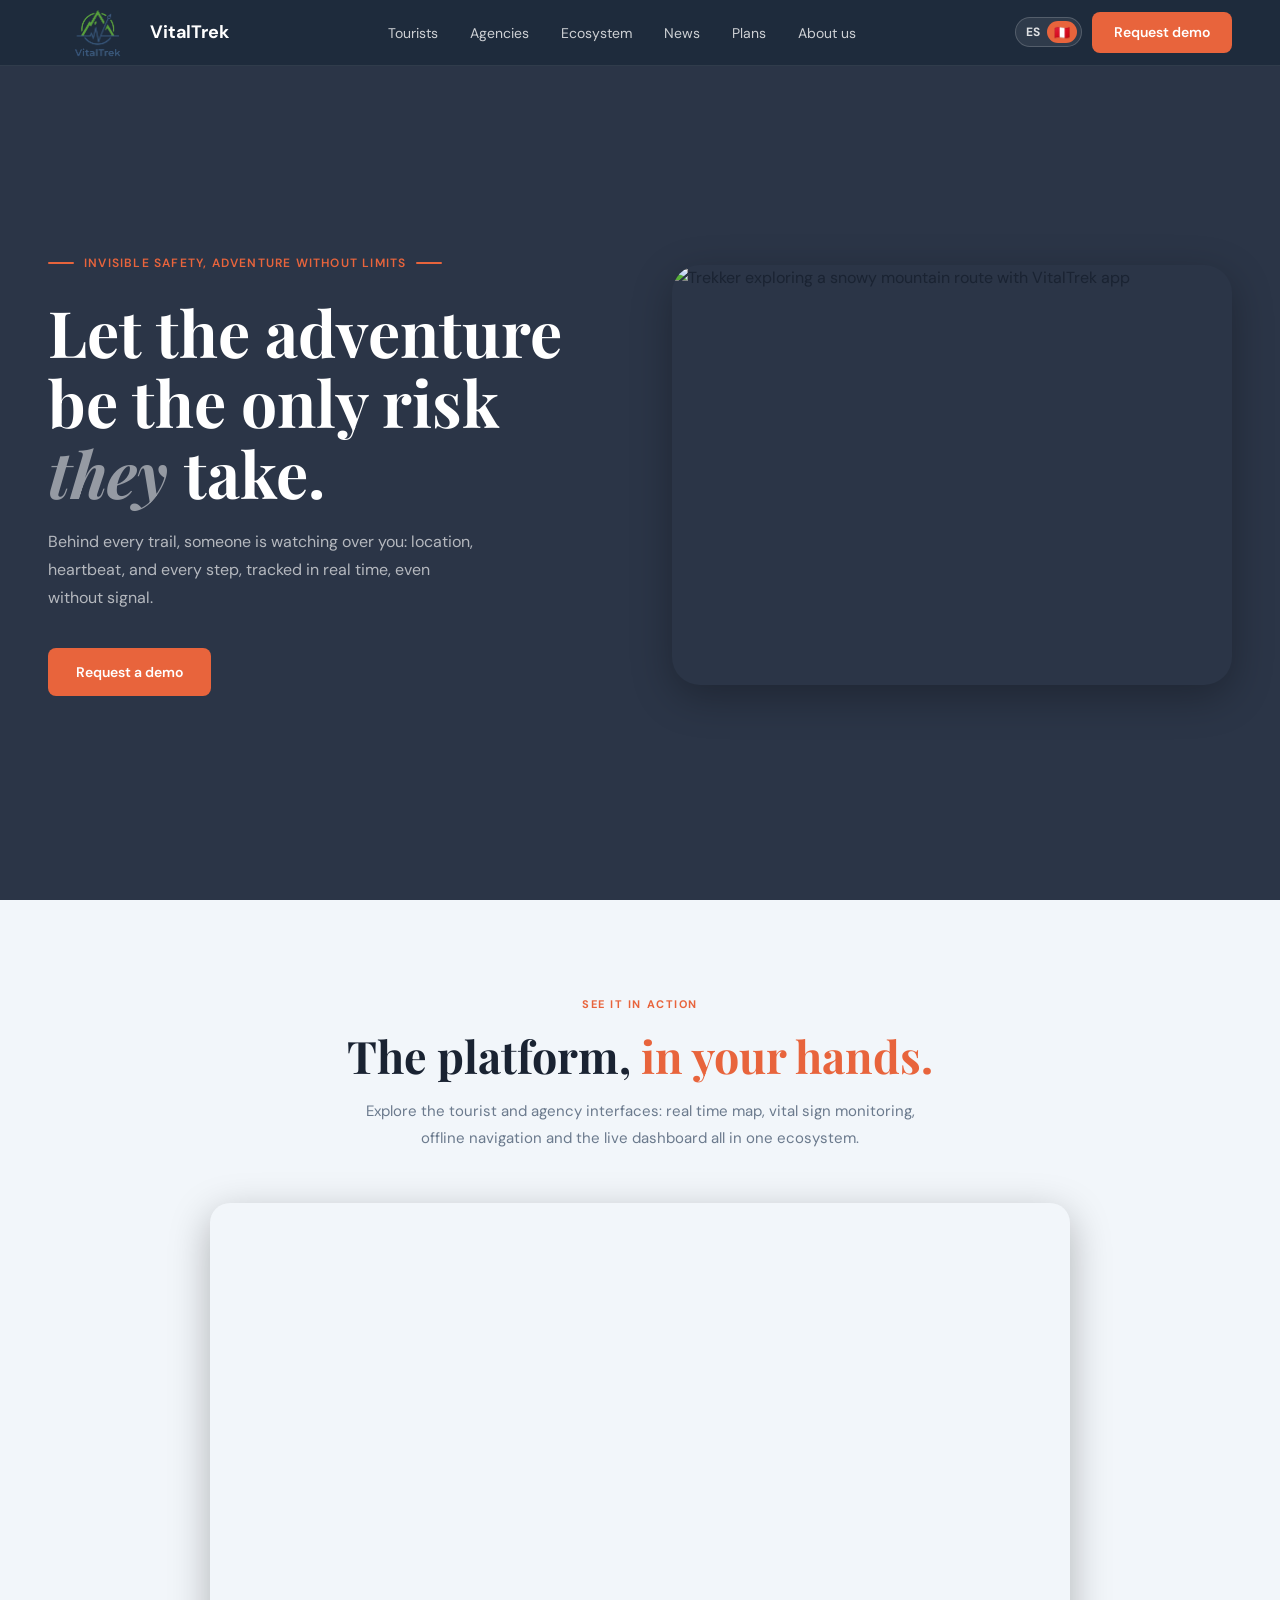
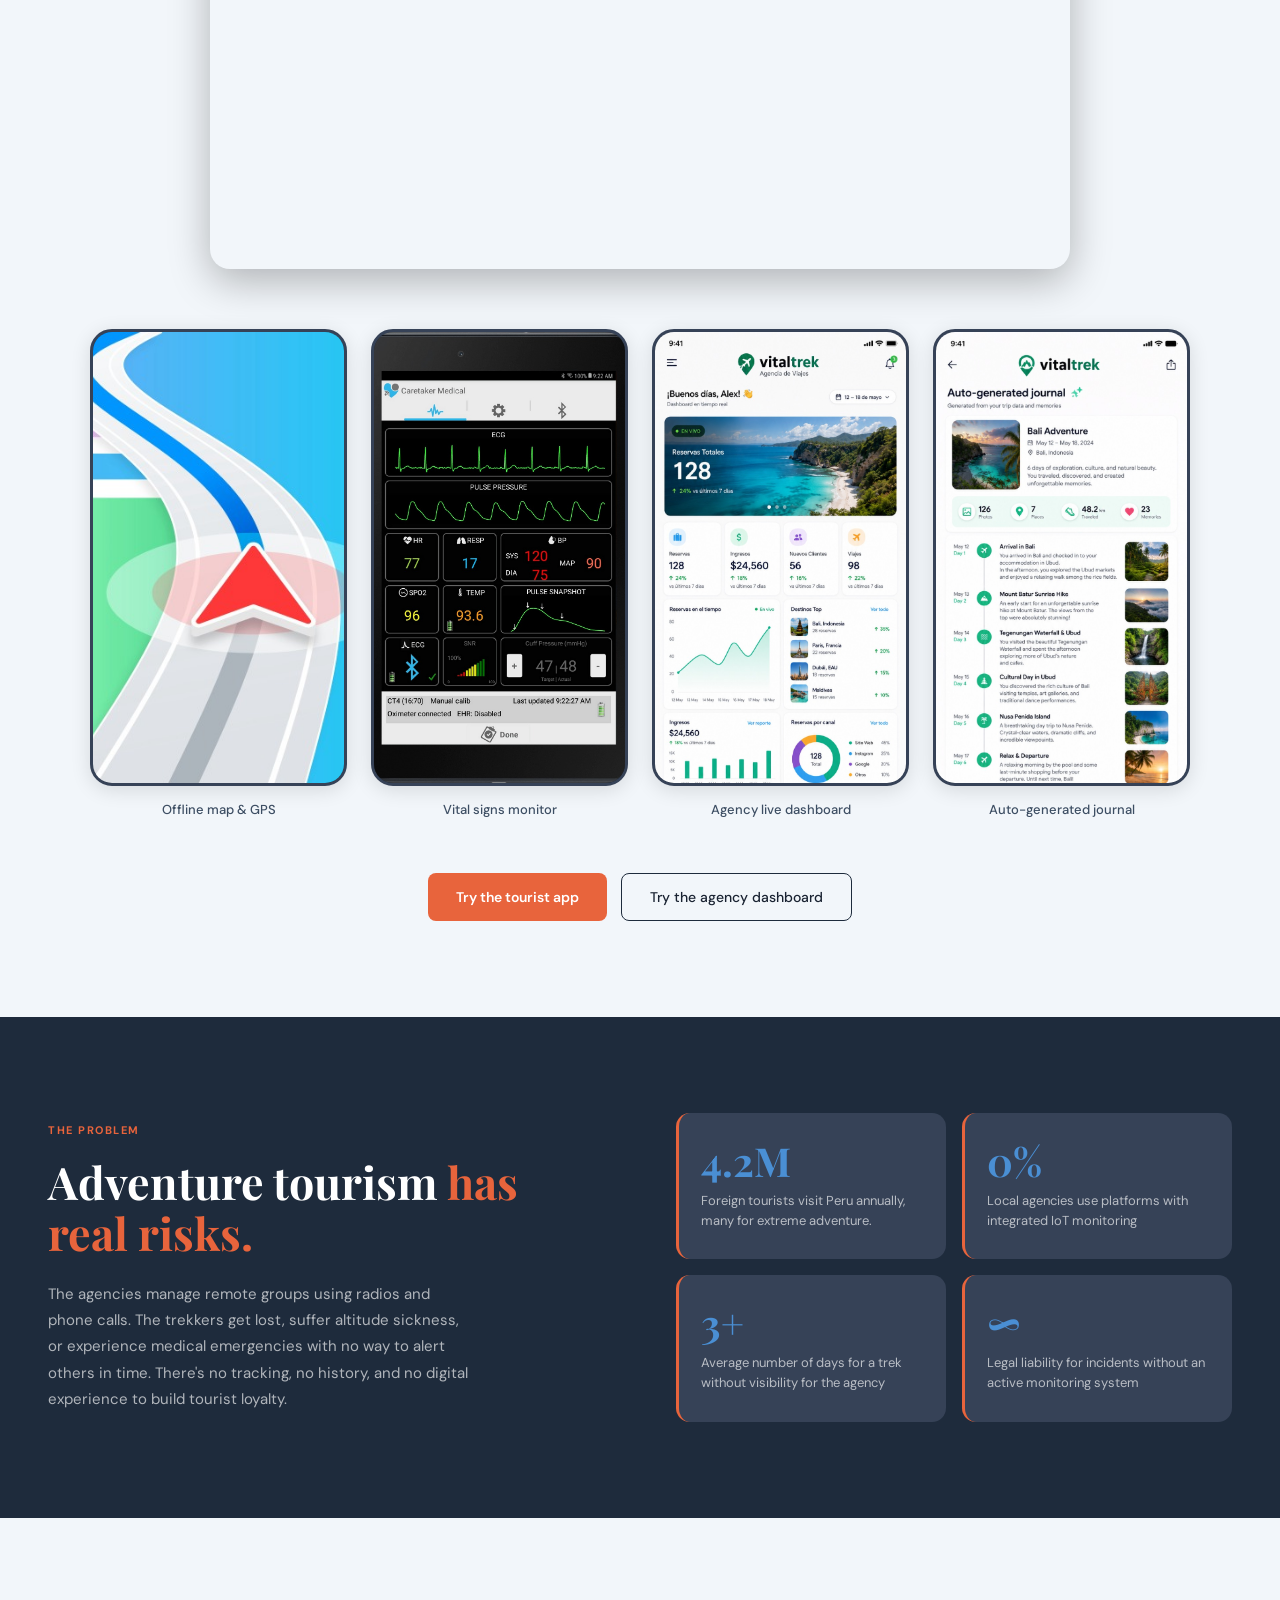
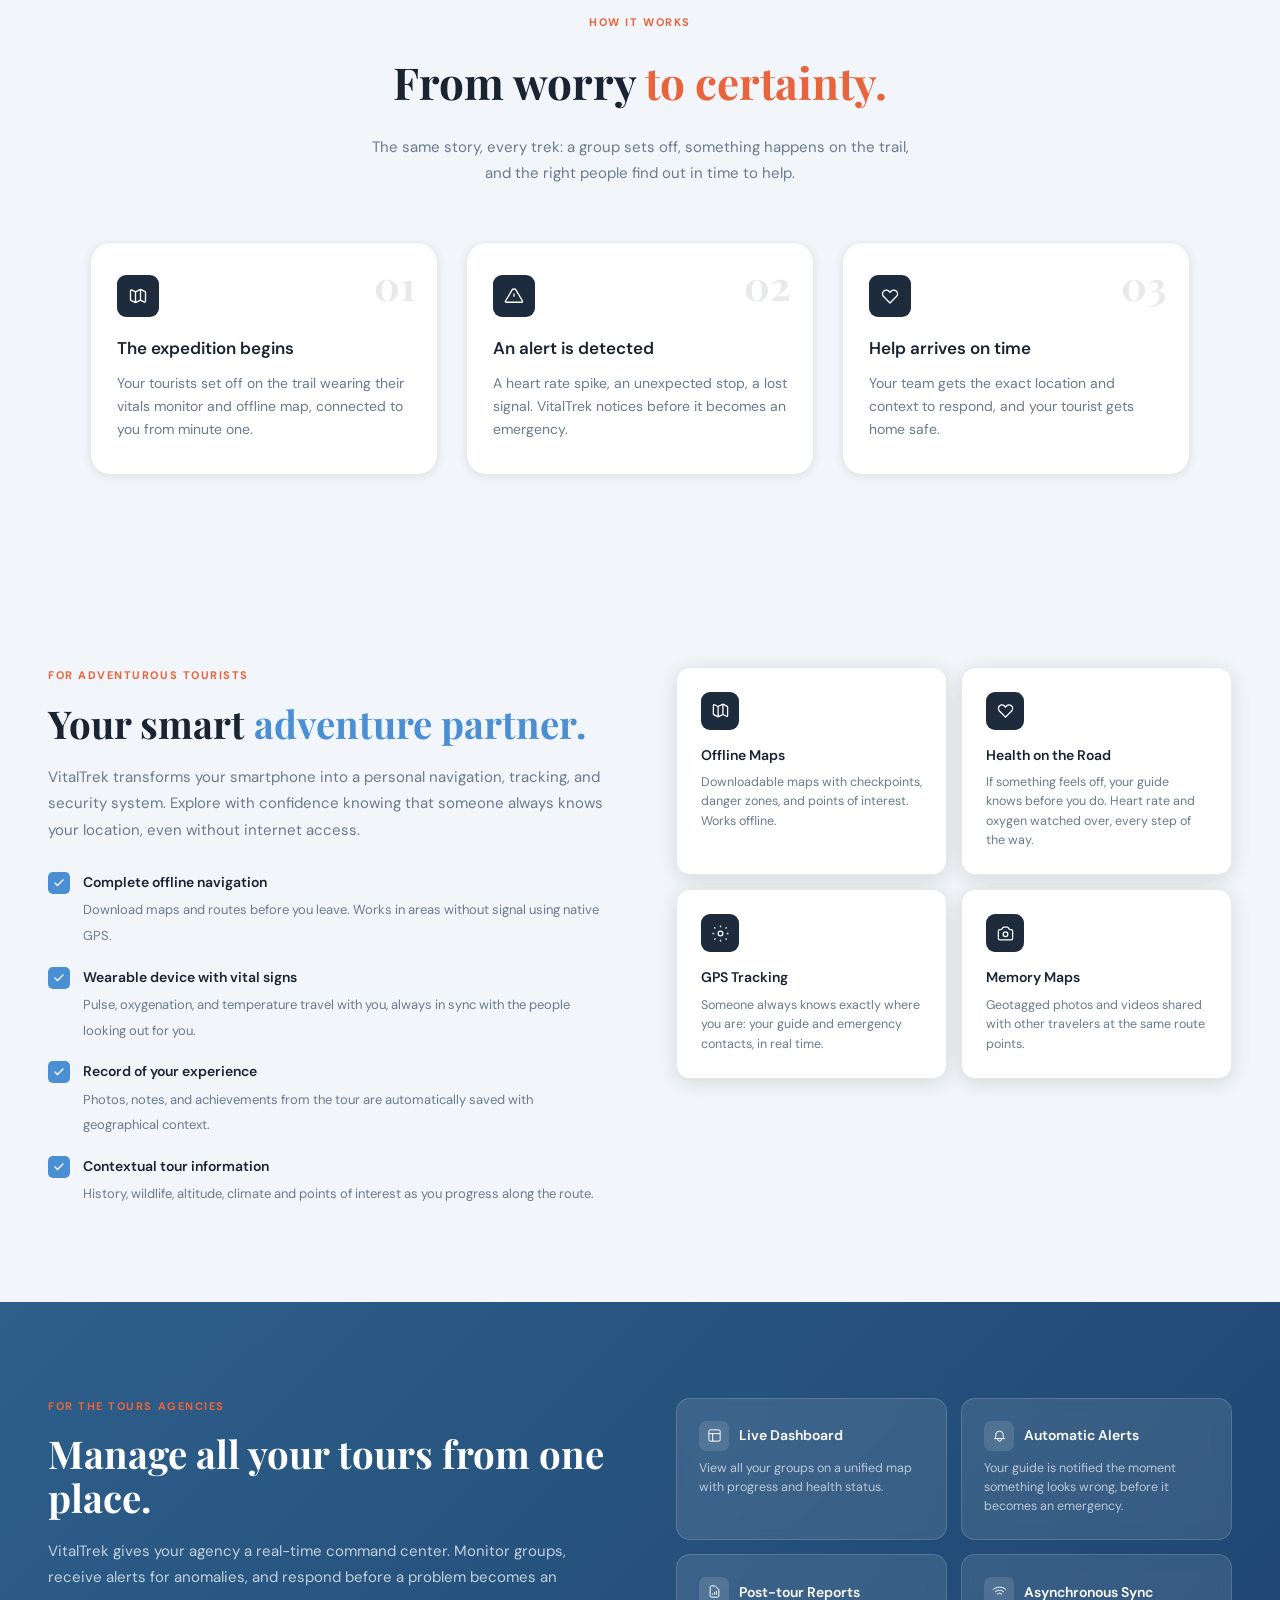
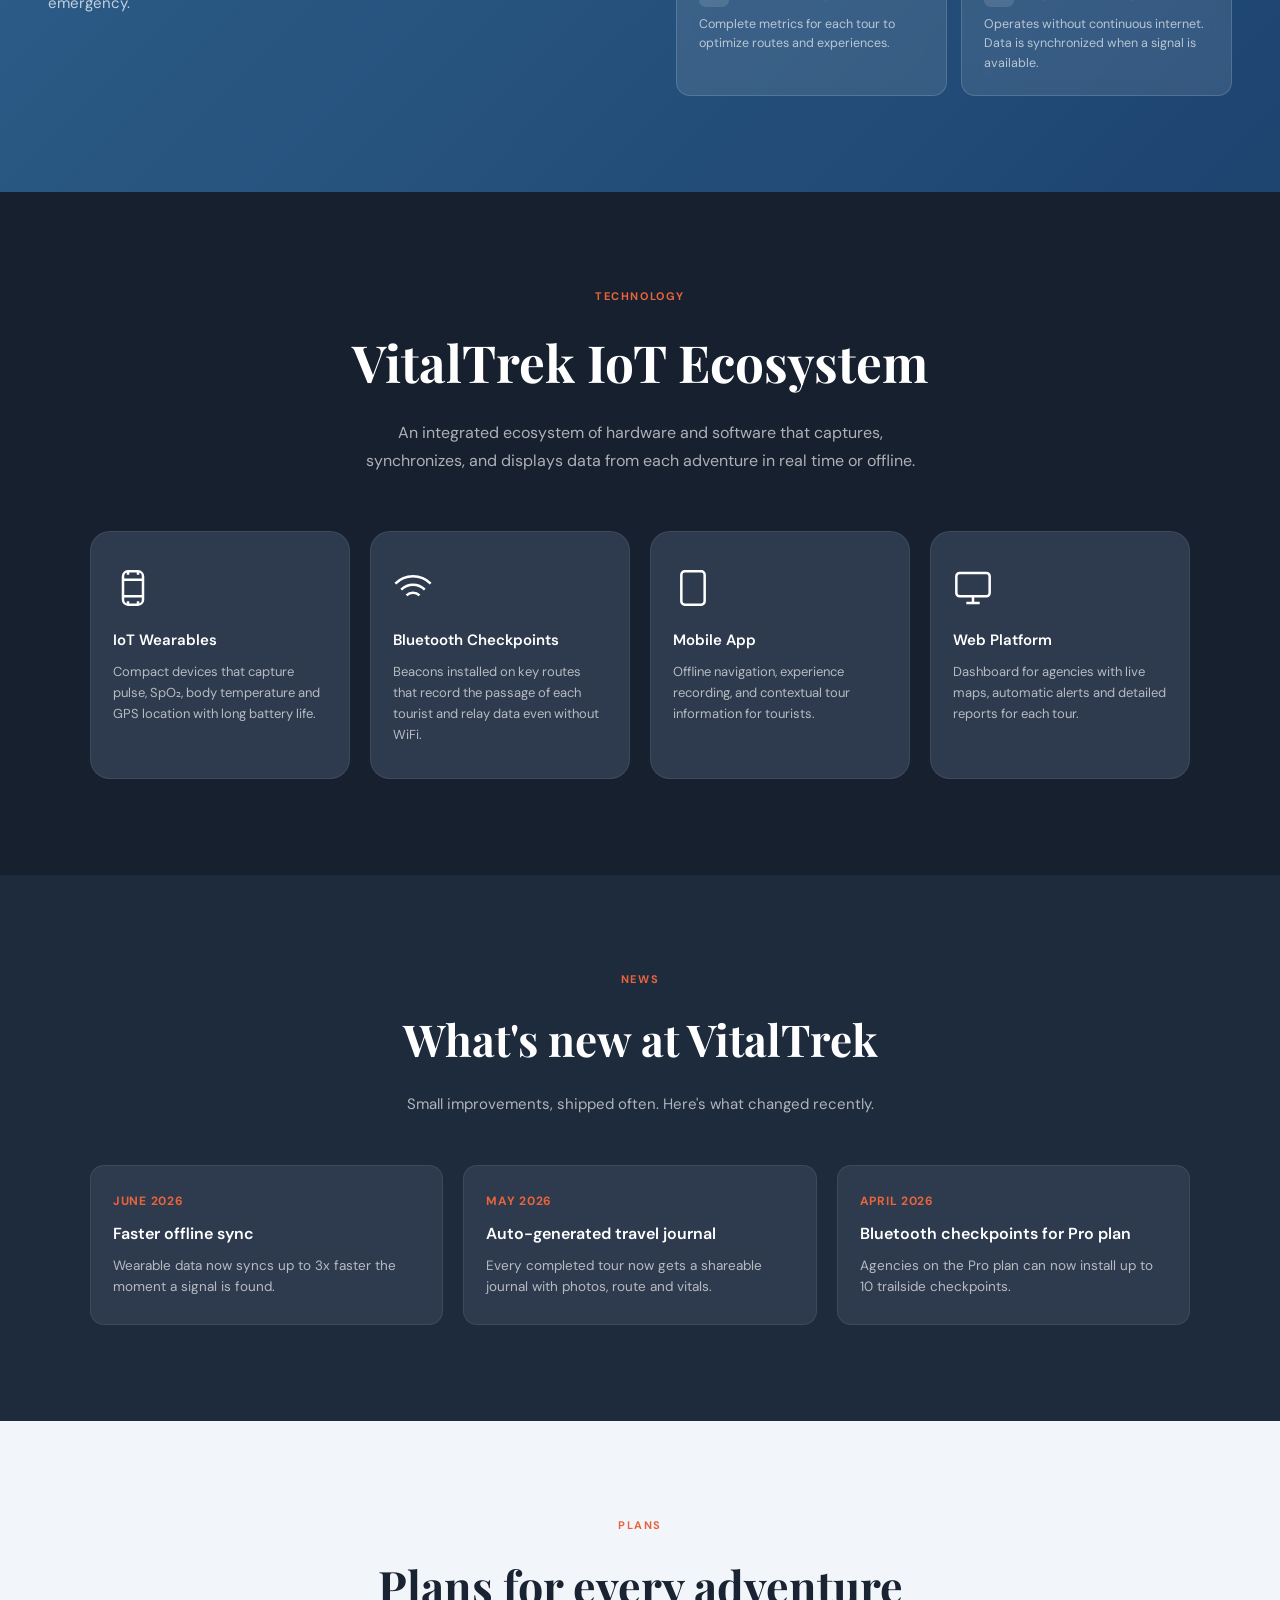
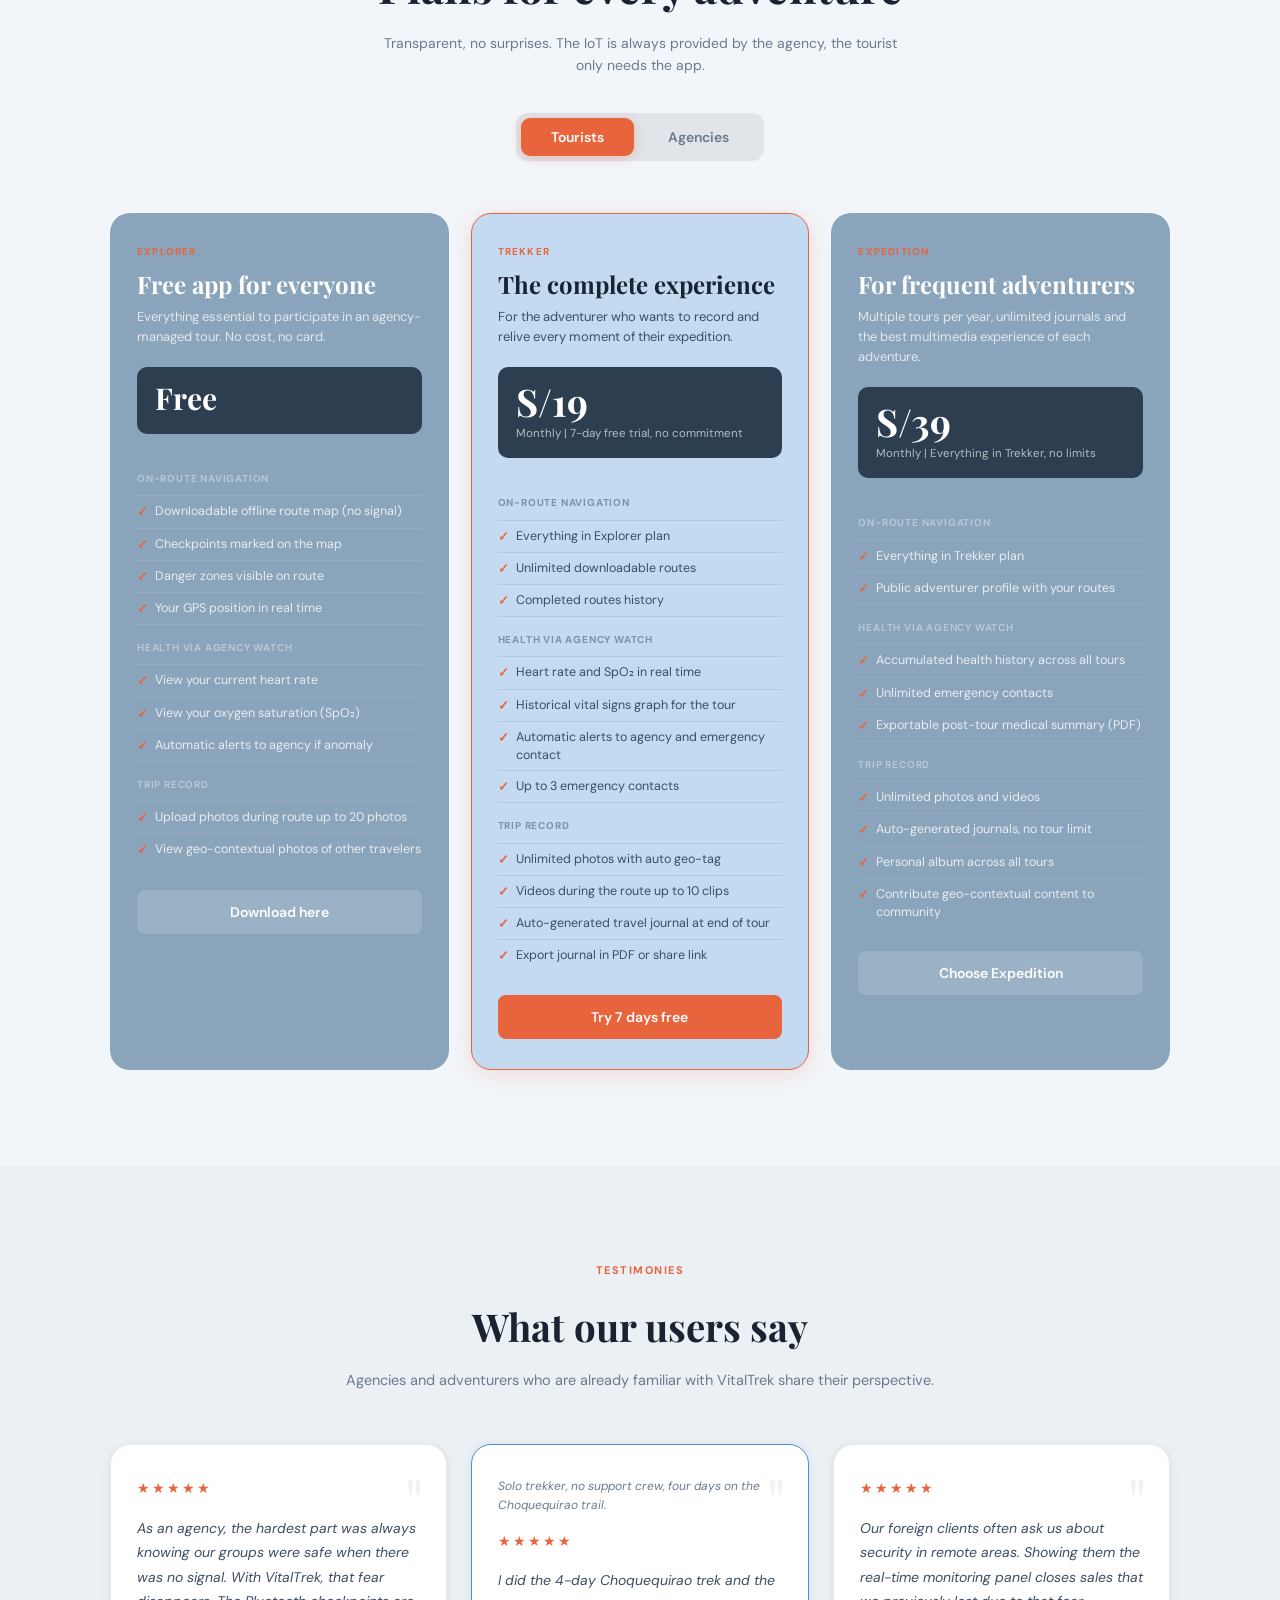
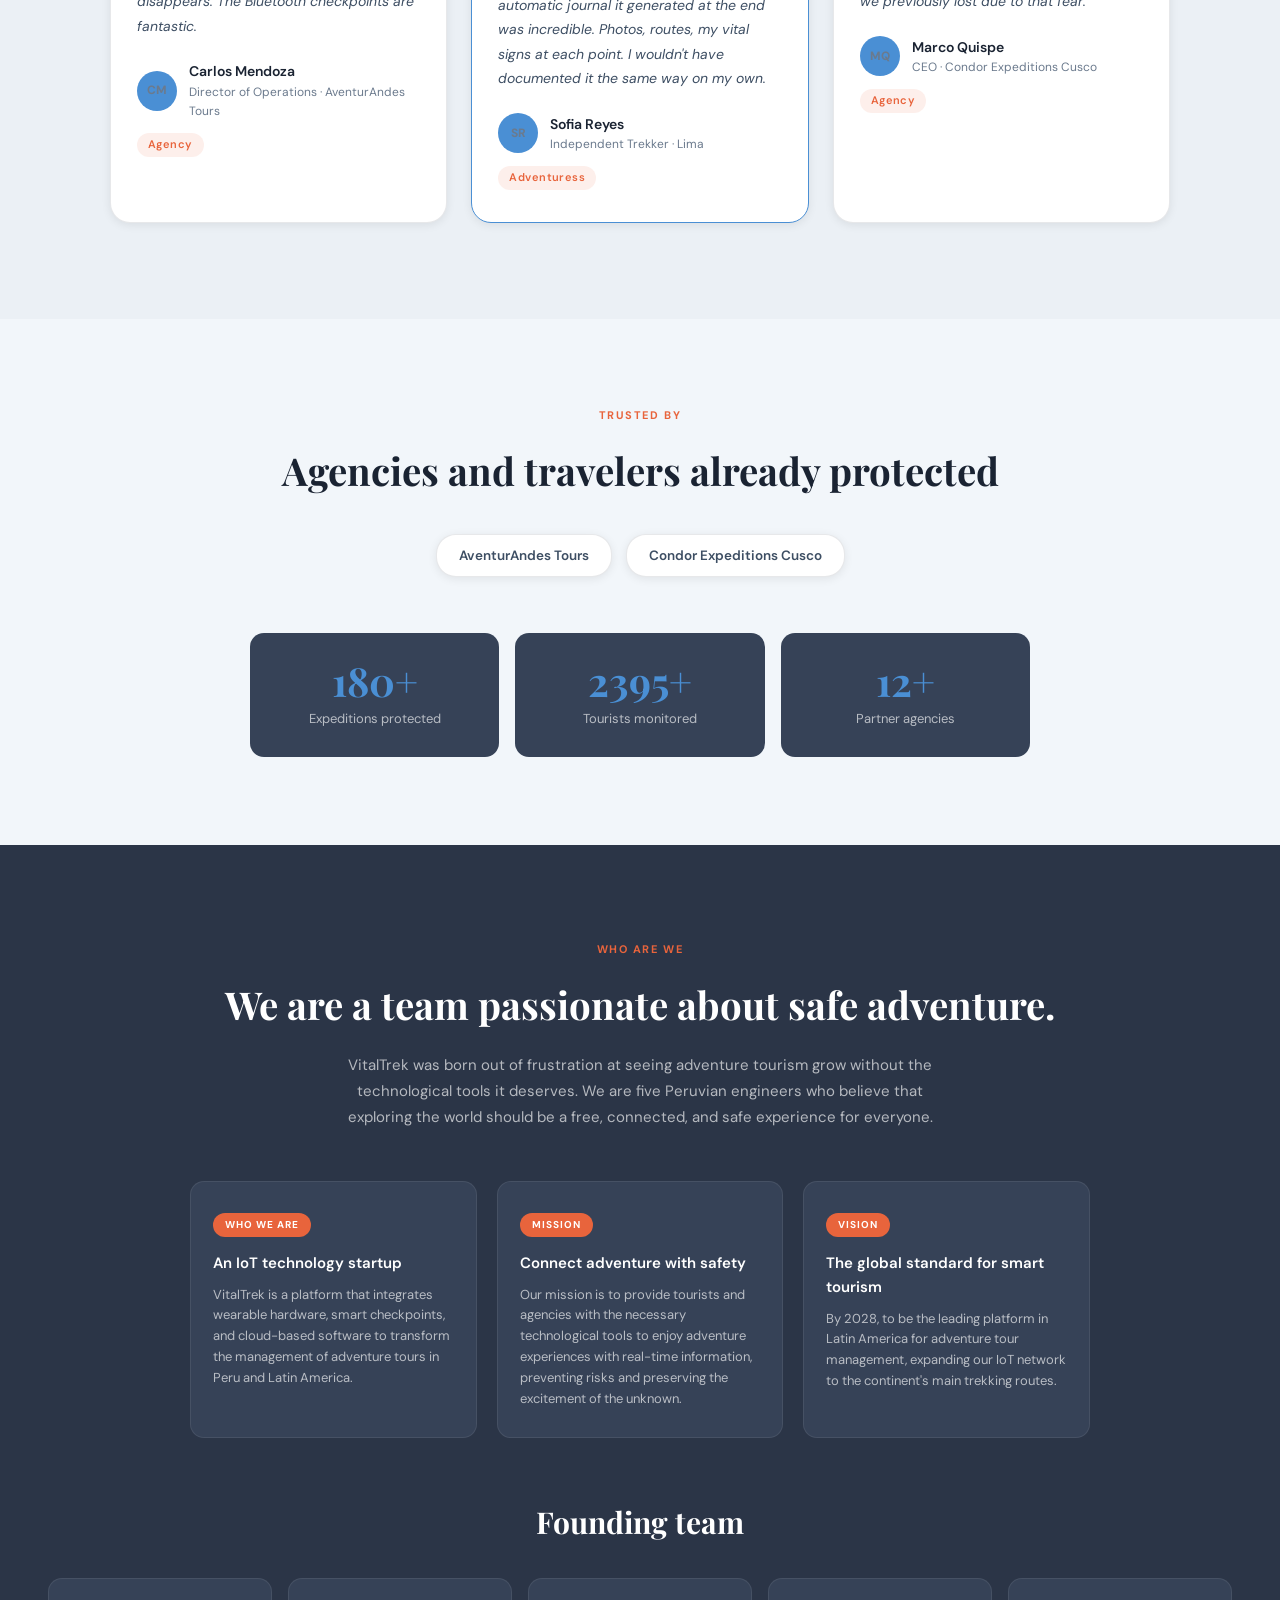
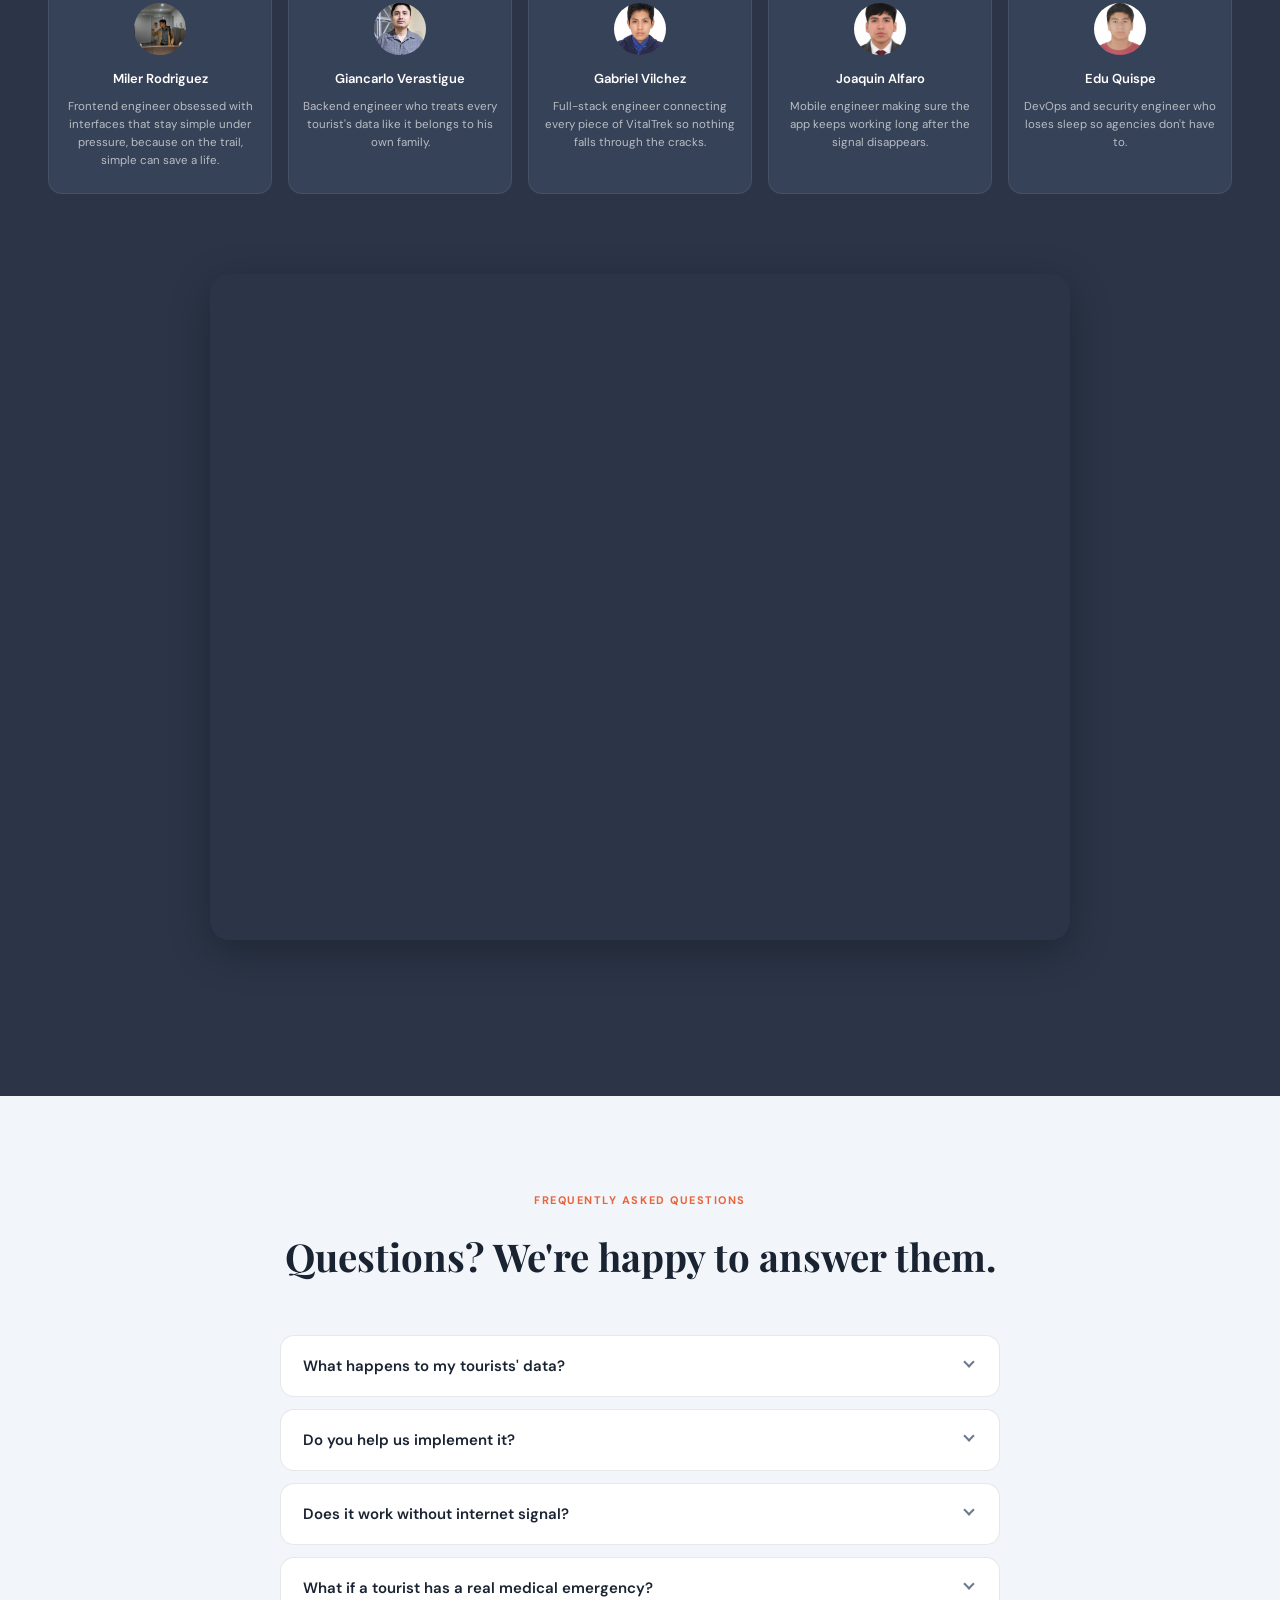
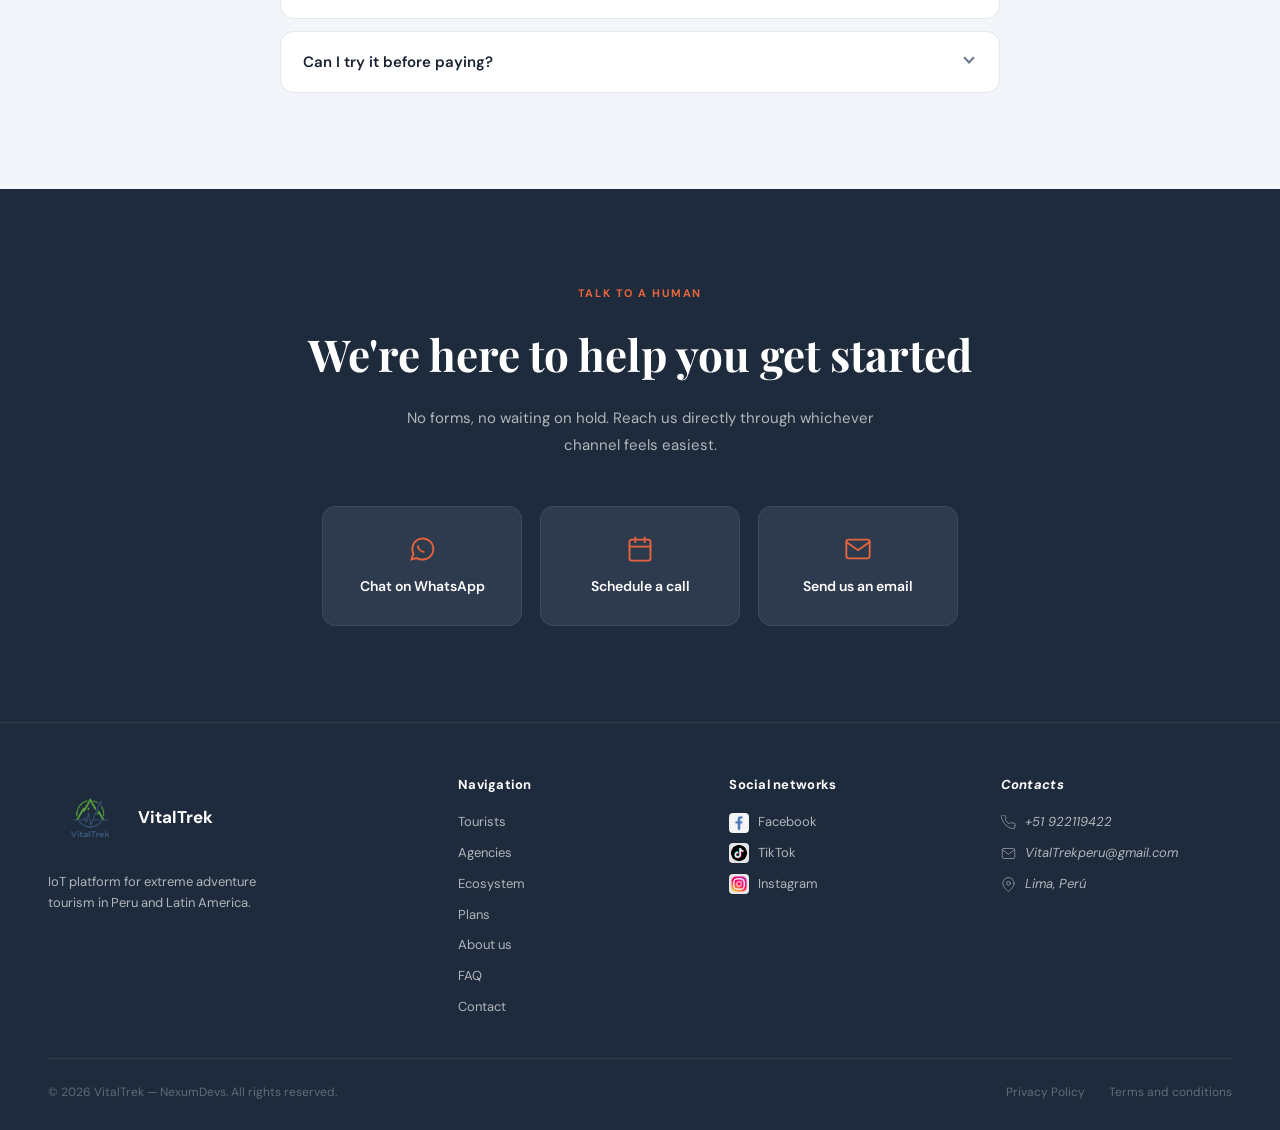
==== commit dcda02be: "feat: implement visitor tracking, scroll reveal, and animated counters" ====
--- a/index.html
+++ b/index.html
@@ -57,6 +57,7 @@
             <li role="none"><a href="#tourists" role="menuitem" data-i18n="nav.tourists">Tourists</a></li>
             <li role="none"><a href="#agencies" role="menuitem" data-i18n="nav.agencies">Agencies</a></li>
             <li role="none"><a href="#ecosystem" role="menuitem" data-i18n="nav.ecosystem">Ecosystem</a></li>
+            <li role="none"><a href="#novedades" role="menuitem" data-i18n="nav.novedades">News</a></li>
             <li role="none"><a href="#plans" role="menuitem" data-i18n="nav.plans">Plans</a></li>
             <li role="none"><a href="#about" role="menuitem" data-i18n="nav.about">About us</a></li>
         </ul>
@@ -89,11 +90,36 @@
             <span aria-hidden="true"></span>
         </button>
 
-        <!-- primary cta -->
-        <button class="btn-join" onclick="openJoinModal()" data-i18n="nav.join" aria-label="Join VitalTrek">Join</button>
+        <!-- cta — request demo, shared destination for all visitor profiles -->
+        <a
+                href="#contact-humano"
+                class="btn-join"
+                id="nav-demo-btn"
+                data-i18n="nav.demo"
+                aria-label="Request a VitalTrek demo"
+        >Request demo</a>
     </div>
 
 </nav>
+
+<!--
+    recurring-visitor banner — hidden by default, shown by assets/scripts/visitor.js
+    only when localStorage detects a repeat visit. Anchors to the Novedades section.
+-->
+<div class="return-banner" id="return-banner" hidden>
+    <a href="#novedades" class="return-banner-link" data-i18n="banner.text">
+        News since your last visit
+    </a>
+    <button
+            class="return-banner-close"
+            id="return-banner-close"
+            aria-label="Dismiss"
+    >
+        <svg viewBox="0 0 24 24" fill="none" stroke="currentColor" stroke-width="2" stroke-linecap="round" aria-hidden="true">
+            <path d="M18 6L6 18M6 6l12 12"/>
+        </svg>
+    </button>
+</div>
 
 <!--
     hero — main banner with value proposition
@@ -102,18 +128,29 @@
 
     <div class="hero-content">
         <div class="hero-badge" data-i18n="hero.badge" role="note">
-            IoT platform for extreme adventure tourism in Peru
+            Invisible safety, adventure without limits
         </div>
 
         <h1 id="hero-heading">
-            <span data-i18n="hero.title-line">Explore more.</span><br>
-            <em data-i18n="hero.title-italic">Worry </em><span data-i18n="hero.title-bold">less.</span>
+            <span data-i18n="hero.title-line">Let the adventure be the only risk</span><br>
+            <em data-i18n="hero.title-italic">they </em><span data-i18n="hero.title-bold">take.</span>
         </h1>
 
         <p class="hero-desc" data-i18n="hero.description">
             VitalTrek connects adventurous tourists and tour agencies in a smart ecosystem
             that monitors location, vital signs, and progress in real time, even without a signal.
         </p>
+
+        <!-- cta — shared destination for every visitor profile -->
+        <div class="hero-ctas">
+            <a
+                    href="#contact-humano"
+                    class="btn-primary"
+                    id="hero-demo-btn"
+                    data-i18n="hero.cta-demo"
+                    aria-label="Request a VitalTrek demo"
+            >Request a demo</a>
+        </div>
     </div>
 
     <div class="hero-image-wrap">
@@ -147,7 +184,9 @@
     <!--
     video embed — replace the src with your actual deployed video or YouTube embed URL.
     -->
-    <iframe width="560" height="315" src="https://www.youtube.com/embed/9qr46eJh8SY?si=drR5jplJm6QLDiwg" title="YouTube video player" frameborder="0" allow="accelerometer; autoplay; clipboard-write; encrypted-media; gyroscope; picture-in-picture; web-share" referrerpolicy="strict-origin-when-cross-origin" allowfullscreen></iframe>
+    <div class="app-preview-video-wrap">
+        <iframe class="app-preview-video" src="https://www.youtube.com/embed/9qr46eJh8SY?si=drR5jplJm6QLDiwg" title="YouTube video player" frameborder="0" allow="accelerometer; autoplay; clipboard-write; encrypted-media; gyroscope; picture-in-picture; web-share" referrerpolicy="strict-origin-when-cross-origin" allowfullscreen></iframe>
+    </div>
 
     <!--
         screenshots carousel — replace the src attributes with your actual app screenshot paths.
@@ -300,6 +339,71 @@
 </section>
 
 <!--
+    narrative — problem-to-solution story in three visual steps, reveals on scroll
+    via IntersectionObserver (assets/scripts/visitor.js). Speaks to the emotional
+    profile: the human stakes of an expedition, not the feature list.
+-->
+<section class="narrative" id="narrative" aria-labelledby="narrative-heading">
+
+    <span class="section-tag" data-i18n="narrative.tag">How it works</span>
+    <h2 id="narrative-heading">
+        <span data-i18n="narrative.title-pre">From worry </span>
+        <span class="color-accent-primary" data-i18n="narrative.title-accent">to certainty.</span>
+    </h2>
+    <p class="narrative-desc" data-i18n="narrative.description">
+        The same story, every trek: a group sets off, something happens on the trail,
+        and the right people find out in time to help.
+    </p>
+
+    <ol class="narrative-steps" aria-label="From expedition start to timely help">
+
+        <li class="narrative-step" data-reveal>
+            <div class="narrative-step-icon" aria-hidden="true">
+                <svg viewBox="0 0 24 24" fill="none" stroke="#fff" stroke-width="1.6">
+                    <path d="M9 20l-5.447-2.724A1 1 0 013 16.382V5.618a1 1 0 011.447-.894L9 7m0 13l6-3m-6 3V7m6 10l4.553 2.276A1 1 0 0021 18.382V7.618a1 1 0 00-.553-.894L15 4m0 13V4m0 0L9 7"/>
+                </svg>
+            </div>
+            <span class="narrative-step-number" aria-hidden="true">01</span>
+            <h3 data-i18n="narrative.step1-title">The expedition begins</h3>
+            <p data-i18n="narrative.step1-desc">
+                Your tourists set off on the trail wearing their vitals monitor and offline map,
+                connected to you from minute one.
+            </p>
+        </li>
+
+        <li class="narrative-step" data-reveal>
+            <div class="narrative-step-icon" aria-hidden="true">
+                <svg viewBox="0 0 24 24" fill="none" stroke="#fff" stroke-width="1.6">
+                    <path d="M12 9v4m0 4h.01M10.29 3.86L1.82 18a1 1 0 00.86 1.5h18.64a1 1 0 00.86-1.5L13.71 3.86a1 1 0 00-1.72 0z"/>
+                </svg>
+            </div>
+            <span class="narrative-step-number" aria-hidden="true">02</span>
+            <h3 data-i18n="narrative.step2-title">An alert is detected</h3>
+            <p data-i18n="narrative.step2-desc">
+                A heart rate spike, an unexpected stop, a lost signal. VitalTrek notices
+                before it becomes an emergency.
+            </p>
+        </li>
+
+        <li class="narrative-step" data-reveal>
+            <div class="narrative-step-icon" aria-hidden="true">
+                <svg viewBox="0 0 24 24" fill="none" stroke="#fff" stroke-width="1.6">
+                    <path d="M4.318 6.318a4.5 4.5 0 000 6.364L12 20.364l7.682-7.682a4.5 4.5 0 00-6.364-6.364L12 7.636l-1.318-1.318a4.5 4.5 0 00-6.364 0z"/>
+                </svg>
+            </div>
+            <span class="narrative-step-number" aria-hidden="true">03</span>
+            <h3 data-i18n="narrative.step3-title">Help arrives on time</h3>
+            <p data-i18n="narrative.step3-desc">
+                Your team gets the exact location and context to respond,
+                and your tourist gets home safe.
+            </p>
+        </li>
+
+    </ol>
+
+</section>
+
+<!--
     tourists — features for adventurous tourists
 -->
 <section class="tourists" id="tourists" aria-labelledby="tourists-heading">
@@ -583,6 +687,48 @@
         </div>
 
     </div>
+
+</section>
+
+<!--
+    novedades — static changelog, easy to update by editing the i18n JSON only.
+    Anchor target for the recurring-visitor banner.
+-->
+<section class="novedades" id="novedades" aria-labelledby="novedades-heading">
+
+    <span class="section-tag" data-i18n="novedades.tag">News</span>
+    <h2 id="novedades-heading" data-i18n="novedades.title">What's new at VitalTrek</h2>
+    <p class="novedades-desc" data-i18n="novedades.subtitle">
+        Small improvements, shipped often. Here's what changed recently.
+    </p>
+
+    <ul class="novedades-grid" role="list" aria-label="Recent product updates">
+
+        <li class="novedad-card" role="listitem">
+            <span class="novedad-date" data-i18n="novedades.item1-date">June 2026</span>
+            <h3 data-i18n="novedades.item1-title">Faster offline sync</h3>
+            <p data-i18n="novedades.item1-desc">
+                Wearable data now syncs up to 3x faster the moment a signal is found.
+            </p>
+        </li>
+
+        <li class="novedad-card" role="listitem">
+            <span class="novedad-date" data-i18n="novedades.item2-date">May 2026</span>
+            <h3 data-i18n="novedades.item2-title">Auto-generated travel journal</h3>
+            <p data-i18n="novedades.item2-desc">
+                Every completed tour now gets a shareable journal with photos, route and vitals.
+            </p>
+        </li>
+
+        <li class="novedad-card" role="listitem">
+            <span class="novedad-date" data-i18n="novedades.item3-date">April 2026</span>
+            <h3 data-i18n="novedades.item3-title">Bluetooth checkpoints for Pro plan</h3>
+            <p data-i18n="novedades.item3-desc">
+                Agencies on the Pro plan can now install up to 10 trailside checkpoints.
+            </p>
+        </li>
+
+    </ul>
 
 </section>
 
@@ -925,7 +1071,7 @@
                 <li><span class="tick" aria-hidden="true">✓</span><span data-i18n="plans.agency-enterprise.feat-support-line">24/7 support with dedicated direct line</span></li>
                 <li><span class="tick" aria-hidden="true">✓</span><span data-i18n="plans.agency-enterprise.feat-success-manager">Assigned customer success manager</span></li>
             </ul>
-            <button class="btn-plan" data-i18n="plans.agency-enterprise.cta" aria-label="Contact us for Enterprise plan">Contact us</button>
+            <a href="#contact-humano" class="btn-plan" data-i18n="plans.agency-enterprise.cta" aria-label="Contact us for Enterprise plan">Contact us</a>
         </div>
 
     </div>
@@ -955,13 +1101,19 @@
                 </p>
             </blockquote>
             <figcaption class="testi-author">
-                <strong data-i18n="testimonials.name-mendoza">Carlos Mendoza</strong>
-                <span data-i18n="testimonials.role-mendoza">Director of Operations · AventurAndes Tours</span>
+                <span class="testi-avatar" aria-hidden="true">CM</span>
+                <span class="testi-author-info">
+                    <strong data-i18n="testimonials.name-mendoza">Carlos Mendoza</strong>
+                    <span data-i18n="testimonials.role-mendoza">Director of Operations · AventurAndes Tours</span>
+                </span>
             </figcaption>
             <span class="testi-tag" data-i18n="testimonials.label-mendoza">Agency</span>
         </figure>
 
-        <figure class="testi-card" role="listitem">
+        <figure class="testi-card testi-story" role="listitem">
+            <p class="testi-context" data-i18n="testimonials.story-context">
+                Solo trekker, no support crew, four days on the Choquequirao trail.
+            </p>
             <div class="testi-stars" aria-label="5 out of 5 stars">★★★★★</div>
             <div class="testi-quote" aria-hidden="true">"</div>
             <blockquote>
@@ -972,8 +1124,11 @@
                 </p>
             </blockquote>
             <figcaption class="testi-author">
-                <strong data-i18n="testimonials.name-reyes">Sofia Reyes</strong>
-                <span data-i18n="testimonials.role-reyes">Independent Trekker · Lima</span>
+                <span class="testi-avatar" aria-hidden="true">SR</span>
+                <span class="testi-author-info">
+                    <strong data-i18n="testimonials.name-reyes">Sofia Reyes</strong>
+                    <span data-i18n="testimonials.role-reyes">Independent Trekker · Lima</span>
+                </span>
             </figcaption>
             <span class="testi-tag" data-i18n="testimonials.label-reyes">Adventuress</span>
         </figure>
@@ -988,11 +1143,51 @@
                 </p>
             </blockquote>
             <figcaption class="testi-author">
-                <strong data-i18n="testimonials.name-quispe">Marco Quispe</strong>
-                <span data-i18n="testimonials.role-quispe">CEO · Condor Expeditions Cusco</span>
+                <span class="testi-avatar" aria-hidden="true">MQ</span>
+                <span class="testi-author-info">
+                    <strong data-i18n="testimonials.name-quispe">Marco Quispe</strong>
+                    <span data-i18n="testimonials.role-quispe">CEO · Condor Expeditions Cusco</span>
+                </span>
             </figcaption>
             <span class="testi-tag" data-i18n="testimonials.label-quispe">Agency</span>
         </figure>
+
+    </div>
+
+</section>
+
+<!--
+    social-proof — agency badges and animated counters, revealed on scroll
+    via IntersectionObserver (assets/scripts/visitor.js).
+-->
+<section class="social-proof" id="social-proof" aria-labelledby="social-proof-heading">
+
+    <span class="section-tag" data-i18n="social.tag">Trusted by</span>
+    <h2 id="social-proof-heading" data-i18n="social.title">Agencies and travelers already protected</h2>
+
+    <!-- agency name badges — text-based, no invented logos -->
+    <div class="social-badges" role="list" aria-label="Partner agencies">
+        <span class="social-badge" role="listitem" data-i18n="social.badge-1">AventurAndes Tours</span>
+        <span class="social-badge" role="listitem" data-i18n="social.badge-2">Condor Expeditions Cusco</span>
+    </div>
+
+    <!-- animated counters -->
+    <div class="counter-grid" role="list" aria-label="VitalTrek impact numbers">
+
+        <div class="counter-card" role="listitem">
+            <div class="counter-number" data-target="180" data-suffix="+" aria-hidden="true">0</div>
+            <p class="counter-label" data-i18n="social.counter-expeditions-label">Expeditions protected</p>
+        </div>
+
+        <div class="counter-card" role="listitem">
+            <div class="counter-number" data-target="2400" data-suffix="+" aria-hidden="true">0</div>
+            <p class="counter-label" data-i18n="social.counter-tourists-label">Tourists monitored</p>
+        </div>
+
+        <div class="counter-card" role="listitem">
+            <div class="counter-number" data-target="12" data-suffix="+" aria-hidden="true">0</div>
+            <p class="counter-label" data-i18n="social.counter-agencies-label">Partner agencies</p>
+        </div>
 
     </div>
 
@@ -1049,7 +1244,6 @@
     <h3 class="team-title" data-i18n="about.team-title">Founding team</h3>
 
     <!-- team member cards -->
-    <!-- team member cards -->
     <div class="team-grid" role="list" aria-label="Founding team members">
 
         <div class="team-card" role="listitem">
@@ -1109,8 +1303,119 @@
 
     </div>
 
-    <div class="video-container">
-        <iframe width="560" height="315" src="https://www.youtube.com/embed/krtO3FDZJvI?si=WOVo30aE6WBuGUpX" title="YouTube video player" frameborder="0" allow="accelerometer; autoplay; clipboard-write; encrypted-media; gyroscope; picture-in-picture; web-share" referrerpolicy="strict-origin-when-cross-origin" allowfullscreen></iframe>
+    <div class="video-container app-preview-video-wrap">
+        <iframe class="app-preview-video" src="https://www.youtube.com/embed/-ymUhvrF2OI?si=lP1JZ_ZqVmIuvzZB" title="YouTube video player" frameborder="0" allow="accelerometer; autoplay; clipboard-write; encrypted-media; gyroscope; picture-in-picture; web-share" referrerpolicy="strict-origin-when-cross-origin" allowfullscreen></iframe>
+    </div>
+
+</section>
+
+<!--
+    faq — conversational, keyboard-accessible accordion using native <details>/<summary>
+-->
+<section class="faq" id="faq" aria-labelledby="faq-heading">
+
+    <span class="section-tag" data-i18n="faq.tag">Frequently asked questions</span>
+    <h2 id="faq-heading" data-i18n="faq.title">Questions? We're happy to answer them.</h2>
+
+    <div class="faq-list">
+
+        <details class="faq-item">
+            <summary data-i18n="faq.q1">What happens to my tourists' data?</summary>
+            <p data-i18n="faq.a1_html">
+                It's encrypted and used only to keep your tours safe, we never sell it.
+                Full details in our <a href="privacy.html">Privacy Policy</a>.
+            </p>
+        </details>
+
+        <details class="faq-item">
+            <summary data-i18n="faq.q2">Do you help us implement it?</summary>
+            <p data-i18n="faq.a2">
+                Yes. Every agency plan includes onboarding, guide training, and initial hardware setup.
+            </p>
+        </details>
+
+        <details class="faq-item">
+            <summary data-i18n="faq.q3">Does it work without internet signal?</summary>
+            <p data-i18n="faq.a3">
+                Yes. VitalTrek is built for the backcountry: it stores data locally and syncs
+                automatically the moment a signal is available.
+            </p>
+        </details>
+
+        <details class="faq-item">
+            <summary data-i18n="faq.q4">What if a tourist has a real medical emergency?</summary>
+            <p data-i18n="faq.a4">
+                VitalTrek is a monitoring and alert tool, not a replacement for emergency services,
+                but it gives your guide the information they need to respond fast.
+            </p>
+        </details>
+
+        <details class="faq-item">
+            <summary data-i18n="faq.q5">Can I try it before paying?</summary>
+            <p data-i18n="faq.a5">
+                Yes. The Trekker and Pro plans include a 7-day free trial, no strings attached.
+            </p>
+        </details>
+
+    </div>
+
+</section>
+
+<!--
+    contact-humano — human contact channels, distinct from the footer's cold directory.
+    Shared CTA destination for "Solicitar demo" across all three visitor profiles.
+-->
+<section class="contact-humano" id="contact-humano" aria-labelledby="contact-humano-heading">
+
+    <span class="section-tag" data-i18n="contact.tag">Talk to a human</span>
+    <h2 id="contact-humano-heading" data-i18n="contact.title">We're here to help you get started</h2>
+    <p class="contact-humano-desc" data-i18n="contact.description">
+        No forms, no waiting on hold. Reach us directly through whichever channel feels easiest.
+    </p>
+
+    <div class="contact-channels" role="list" aria-label="Ways to reach VitalTrek">
+
+        <a
+                class="contact-channel"
+                role="listitem"
+                href="https://wa.me/51922119422"
+                target="_blank"
+                rel="noopener noreferrer"
+                aria-label="Chat with VitalTrek on WhatsApp"
+        >
+            <svg class="contact-channel-icon" viewBox="0 0 24 24" fill="none" stroke="currentColor" stroke-width="1.6" stroke-linecap="round" aria-hidden="true">
+                <path d="M3 21l1.65-4.95A9 9 0 1112 21a8.96 8.96 0 01-4.5-1.2L3 21z"/>
+                <path d="M8.5 9.5c.3 2.5 2.5 4.7 5 5"/>
+            </svg>
+            <span data-i18n="contact.whatsapp-label">Chat on WhatsApp</span>
+        </a>
+
+        <a
+                class="contact-channel"
+                role="listitem"
+                href="mailto:VitalTrekperu@gmail.com?subject=Solicitud%20de%20demo%20VitalTrek"
+                aria-label="Schedule a call with VitalTrek by email"
+        >
+            <svg class="contact-channel-icon" viewBox="0 0 24 24" fill="none" stroke="currentColor" stroke-width="1.6" stroke-linecap="round" aria-hidden="true">
+                <rect x="3" y="4" width="18" height="18" rx="2"/>
+                <path d="M16 2v4M8 2v4M3 10h18"/>
+            </svg>
+            <span data-i18n="contact.call-label">Schedule a call</span>
+        </a>
+
+        <a
+                class="contact-channel"
+                role="listitem"
+                href="mailto:VitalTrekperu@gmail.com"
+                aria-label="Email VitalTrek"
+        >
+            <svg class="contact-channel-icon" viewBox="0 0 24 24" fill="none" stroke="currentColor" stroke-width="1.6" stroke-linecap="round" aria-hidden="true">
+                <path d="M4 4h16c1.1 0 2 .9 2 2v12c0 1.1-.9 2-2 2H4c-1.1 0-2-.9-2-2V6c0-1.1.9-2 2-2z"/>
+                <polyline points="22,6 12,13 2,6"/>
+            </svg>
+            <span data-i18n="contact.email-label">Send us an email</span>
+        </a>
+
     </div>
 
 </section>
@@ -1141,6 +1446,8 @@
                 <li><a href="#ecosystem" data-i18n="footer.nav-ecosystem">Ecosystem</a></li>
                 <li><a href="#plans" data-i18n="footer.nav-plans">Plans</a></li>
                 <li><a href="#about" data-i18n="footer.nav-about">About us</a></li>
+                <li><a href="#faq" data-i18n="footer.nav-faq">FAQ</a></li>
+                <li><a href="#contact-humano" data-i18n="footer.nav-contact">Contact</a></li>
             </ul>
         </nav>
 
@@ -1210,76 +1517,8 @@
 
 </footer>
 
-<!--
-    join modal — triggered by the navbar join button
--->
-<div
-        class="modal-overlay"
-        id="join-modal"
-        role="dialog"
-        aria-modal="true"
-        aria-labelledby="modal-title"
-        aria-describedby="modal-subtitle"
-        hidden
->
-    <div class="modal-card">
-
-        <!-- close button -->
-        <button
-                class="modal-close"
-                onclick="closeJoinModal()"
-                aria-label="Close modal"
-        >
-            <svg viewBox="0 0 24 24" fill="none" stroke="currentColor" stroke-width="2" stroke-linecap="round" aria-hidden="true">
-                <path d="M18 6L6 18M6 6l12 12"/>
-            </svg>
-        </button>
-
-        <!-- heading -->
-        <h2 class="modal-title" id="modal-title" data-i18n="modal.title">
-            Welcome to VitalTrek
-        </h2>
-        <p class="modal-subtitle" id="modal-subtitle" data-i18n="modal.subtitle">
-            Select how you want to continue.
-        </p>
-
-        <!-- login button -->
-        <a href="#" class="modal-btn modal-btn-primary" aria-label="Sign in to VitalTrek">
-        <span class="modal-btn-left">
-            <svg viewBox="0 0 24 24" fill="none" stroke="currentColor" stroke-width="2" stroke-linecap="round" aria-hidden="true">
-            <path d="M15 3h4a2 2 0 012 2v14a2 2 0 01-2 2h-4M10 17l5-5-5-5M15 12H3"/>
-            </svg>
-            <span data-i18n="modal.login">Sign in</span>
-        </span>
-            <svg class="modal-btn-arrow" viewBox="0 0 24 24" fill="none" stroke="currentColor" stroke-width="2" stroke-linecap="round" aria-hidden="true">
-                <path d="M5 12h14M12 5l7 7-7 7"/>
-            </svg>
-        </a>
-
-        <!-- register button -->
-        <a href="#" class="modal-btn modal-btn-secondary" aria-label="Create a new VitalTrek account">
-        <span class="modal-btn-left">
-            <svg viewBox="0 0 24 24" fill="none" stroke="currentColor" stroke-width="2" stroke-linecap="round" aria-hidden="true">
-            <path d="M16 21v-2a4 4 0 00-4-4H6a4 4 0 00-4 4v2M12 7a4 4 0 100 8 4 4 0 000-8zM19 8v6M22 11h-6"/>
-            </svg>
-            <span data-i18n="modal.register">Create account</span>
-        </span>
-            <svg class="modal-btn-arrow" viewBox="0 0 24 24" fill="none" stroke="currentColor" stroke-width="2" stroke-linecap="round" aria-hidden="true">
-                <path d="M5 12h14M12 5l7 7-7 7"/>
-            </svg>
-        </a>
-
-        <!-- guest link -->
-        <a href="#" class="modal-guest" data-i18n="modal.guest">
-            Continue as guest →
-        </a>
-
-    </div>
-</div>
-
 <script src="assets/i18n/i18n.js"></script>
-<script src="assets/scripts/main.js">
-
-</script>
+<script src="assets/scripts/main.js"></script>
+<script src="assets/scripts/visitor.js"></script>
 </body>
 </html>
--- a/assets/styles/style.css
+++ b/assets/styles/style.css
@@ -73,6 +73,7 @@
   color: var(--color-text-primary);
   font-family: 'DM Sans', sans-serif;
   line-height: 1.6;
+  overflow-anchor: none;
   overflow-x: hidden;
 }
 
@@ -285,6 +286,64 @@
 }
 
 /*
+recurring-visitor banner — announces news since the last visit, shown only via
+assets/scripts/visitor.js when localStorage detects a repeat visit
+*/
+.return-banner {
+  align-items: center;
+  background: var(--color-accent-secondary);
+  display: flex;
+  justify-content: center;
+  overflow-anchor: none;
+  padding: 10px 56px;
+  padding-top: calc(var(--height-navbar) + 10px);
+  position: relative;
+  text-align: center;
+}
+
+.return-banner[hidden] {
+  display: none;
+}
+
+.return-banner-link {
+  color: var(--color-text-inverse);
+  font-size: 13.5px;
+  font-weight: 600;
+}
+
+.return-banner-link:hover {
+  text-decoration: underline;
+}
+
+.return-banner-close {
+  background: none;
+  border: none;
+  bottom: 8px;
+  color: var(--color-text-inverse);
+  cursor: pointer;
+  display: flex;
+  opacity: 0.8;
+  padding: 4px;
+  position: absolute;
+  right: 16px;
+  transition: opacity 0.2s;
+}
+
+.return-banner-close:hover {
+  opacity: 1;
+}
+
+.return-banner-close svg {
+  height: 16px;
+  width: 16px;
+}
+
+/* hero clears less space when the banner already accounts for the fixed navbar */
+body.has-banner .hero {
+  padding-top: 64px;
+}
+
+/*
 shared helpers — section tags and common buttons
 */
 
@@ -497,6 +556,101 @@
 }
 
 /*
+narrative — problem-to-solution story in three steps, reveals on scroll
+*/
+.narrative {
+  background: var(--color-surface-lighter);
+  padding: 96px 48px;
+  text-align: center;
+}
+
+.narrative h2 {
+  color: var(--color-text-primary);
+  font-family: 'Playfair Display', serif;
+  font-size: clamp(28px, 3.5vw, 44px);
+  margin-bottom: 16px;
+}
+
+.narrative-desc {
+  color: var(--color-text-tertiary);
+  font-size: 15px;
+  line-height: 1.75;
+  margin: 0 auto 56px;
+  max-width: 560px;
+}
+
+.narrative-steps {
+  display: grid;
+  gap: 28px;
+  grid-template-columns: repeat(3, 1fr);
+  list-style: none;
+  margin: 0 auto;
+  max-width: 1100px;
+}
+
+.narrative-step {
+  background: #fff;
+  border: 1px solid var(--color-border-default);
+  border-radius: var(--radius-section);
+  box-shadow: var(--shadow-elevation-low);
+  padding: 32px 26px;
+  position: relative;
+  text-align: left;
+  transition: opacity 0.5s ease, transform 0.5s ease;
+}
+
+/* initial state before it scrolls into view — toggled by assets/scripts/visitor.js */
+.narrative-step[data-reveal] {
+  opacity: 0;
+  transform: translateY(24px);
+}
+
+.narrative-step[data-reveal].is-visible {
+  opacity: 1;
+  transform: translateY(0);
+}
+
+.narrative-step-icon {
+  align-items: center;
+  background: var(--color-surface-nav);
+  border-radius: 9px;
+  display: flex;
+  height: 42px;
+  justify-content: center;
+  margin-bottom: 18px;
+  width: 42px;
+}
+
+.narrative-step-icon svg {
+  height: 20px;
+  width: 20px;
+}
+
+.narrative-step-number {
+  color: rgba(26, 35, 50, 0.10);
+  font-family: 'Playfair Display', serif;
+  font-size: 40px;
+  font-weight: 700;
+  line-height: 1;
+  position: absolute;
+  right: 22px;
+  top: 22px;
+}
+
+.narrative-step h3 {
+  color: var(--color-text-primary);
+  font-size: 17px;
+  font-weight: 600;
+  margin-bottom: 10px;
+}
+
+.narrative-step p {
+  color: var(--color-text-tertiary);
+  font-size: 14px;
+  line-height: 1.65;
+}
+
+/*
 tourists — features for adventurous tourists
 */
 .tourists {
@@ -772,6 +926,70 @@
   color: var(--color-text-subtle);
   font-size: 13px;
   line-height: 1.60;
+}
+
+/*
+novedades — static changelog, easy to update by editing the i18n JSON only
+*/
+.novedades {
+  background: var(--color-surface-nav);
+  padding: 96px 48px;
+  text-align: center;
+}
+
+.novedades h2 {
+  color: var(--color-text-inverse);
+  font-family: 'Playfair Display', serif;
+  font-size: clamp(28px, 3.5vw, 44px);
+  margin-bottom: 16px;
+}
+
+.novedades-desc {
+  color: var(--color-text-subtle);
+  font-size: 15px;
+  line-height: 1.75;
+  margin: 0 auto 48px;
+  max-width: 520px;
+}
+
+.novedades-grid {
+  display: grid;
+  gap: 20px;
+  grid-template-columns: repeat(3, 1fr);
+  list-style: none;
+  margin: 0 auto;
+  max-width: 1100px;
+  text-align: left;
+}
+
+.novedad-card {
+  background: var(--color-surface-card-mid);
+  border: 1px solid var(--color-border-inverse);
+  border-radius: var(--radius-card);
+  padding: 26px 22px;
+}
+
+.novedad-date {
+  color: var(--color-accent-primary);
+  display: block;
+  font-size: 12px;
+  font-weight: 700;
+  letter-spacing: 0.06em;
+  margin-bottom: 10px;
+  text-transform: uppercase;
+}
+
+.novedad-card h3 {
+  color: var(--color-text-inverse);
+  font-size: 16px;
+  font-weight: 600;
+  margin-bottom: 8px;
+}
+
+.novedad-card p {
+  color: var(--color-text-subtle);
+  font-size: 13.5px;
+  line-height: 1.6;
 }
 
 /*
@@ -1090,6 +1308,32 @@
   margin-bottom: 22px;
 }
 
+.testi-author {
+  align-items: center;
+  display: flex;
+  gap: 12px;
+}
+
+.testi-author-info {
+  display: flex;
+  flex-direction: column;
+}
+
+/* initials avatar — honest placeholder for full attribution, no invented stock photos */
+.testi-avatar {
+  align-items: center;
+  background: var(--color-accent-secondary);
+  border-radius: 50%;
+  color: var(--color-text-inverse);
+  display: flex;
+  flex-shrink: 0;
+  font-size: 13px;
+  font-weight: 700;
+  height: 40px;
+  justify-content: center;
+  width: 40px;
+}
+
 .testi-author strong {
   color: var(--color-text-primary);
   display: block;
@@ -1100,6 +1344,18 @@
 .testi-author span {
   color: var(--color-text-tertiary);
   font-size: 12px;
+}
+
+/* story-format testimonial — highlighted border and context line above the quote */
+.testi-story {
+  border-color: var(--color-accent-secondary);
+}
+
+.testi-context {
+  color: var(--color-text-tertiary);
+  font-size: 12px;
+  font-style: italic;
+  margin-bottom: 14px;
 }
 
 .testi-tag {
@@ -1115,6 +1371,70 @@
 }
 
 /*
+social-proof — agency badges and animated impact counters
+*/
+.social-proof {
+  background: var(--color-surface-lighter);
+  padding: 88px 48px;
+  text-align: center;
+}
+
+.social-proof h2 {
+  color: var(--color-text-primary);
+  font-family: 'Playfair Display', serif;
+  font-size: clamp(26px, 3vw, 40px);
+  margin-bottom: 32px;
+}
+
+.social-badges {
+  display: flex;
+  flex-wrap: wrap;
+  gap: 14px;
+  justify-content: center;
+  margin-bottom: 56px;
+}
+
+.social-badge {
+  background: #fff;
+  border: 1px solid var(--color-border-default);
+  border-radius: 20px;
+  box-shadow: var(--shadow-elevation-low);
+  color: var(--color-text-secondary);
+  font-size: 13.5px;
+  font-weight: 600;
+  padding: 10px 22px;
+}
+
+.counter-grid {
+  display: grid;
+  gap: 16px;
+  grid-template-columns: repeat(3, 1fr);
+  margin: 0 auto;
+  max-width: 780px;
+}
+
+.counter-card {
+  background: var(--color-surface-card-dark);
+  border-radius: var(--radius-card);
+  padding: 28px 20px;
+}
+
+.counter-number {
+  color: var(--color-accent-secondary);
+  font-family: 'Playfair Display', serif;
+  font-size: 40px;
+  font-weight: 700;
+  line-height: 1;
+  margin-bottom: 8px;
+}
+
+.counter-label {
+  color: var(--color-text-subtle);
+  font-size: 13px;
+  line-height: 1.5;
+}
+
+/*
 about — company identity, mission, vision and team
 */
 .about {
@@ -1246,8 +1566,144 @@
   line-height: 1.55;
 }
 
-.video-container {
-  margin-top: 40px;
+.about .video-container {
+  margin-top: 80px;
+}
+
+/*
+faq — conversational accordion using native <details>/<summary> for built-in
+keyboard accessibility (no custom JS required)
+*/
+.faq {
+  background: var(--color-surface-lighter);
+  padding: 96px 48px;
+  text-align: center;
+}
+
+.faq h2 {
+  color: var(--color-text-primary);
+  font-family: 'Playfair Display', serif;
+  font-size: clamp(26px, 3vw, 42px);
+  margin-bottom: 48px;
+}
+
+.faq-list {
+  display: flex;
+  flex-direction: column;
+  gap: 12px;
+  margin: 0 auto;
+  max-width: 720px;
+  text-align: left;
+}
+
+.faq-item {
+  background: #fff;
+  border: 1px solid var(--color-border-default);
+  border-radius: var(--radius-card);
+  padding: 18px 22px;
+}
+
+.faq-item summary {
+  color: var(--color-text-primary);
+  cursor: pointer;
+  font-size: 15px;
+  font-weight: 600;
+  list-style: none;
+  padding-right: 28px;
+  position: relative;
+}
+
+.faq-item summary::-webkit-details-marker {
+  display: none;
+}
+
+/* custom chevron, rotates when the item is open */
+.faq-item summary::after {
+  border-bottom: 2px solid var(--color-text-tertiary);
+  border-right: 2px solid var(--color-text-tertiary);
+  content: '';
+  height: 8px;
+  position: absolute;
+  right: 4px;
+  top: 4px;
+  transform: rotate(45deg);
+  transition: transform 0.2s;
+  width: 8px;
+}
+
+.faq-item[open] summary::after {
+  transform: rotate(-135deg);
+}
+
+.faq-item p {
+  color: var(--color-text-tertiary);
+  font-size: 14px;
+  line-height: 1.7;
+  margin-top: 14px;
+}
+
+.faq-item p a {
+  color: var(--color-accent-primary);
+  text-decoration: underline;
+}
+
+/*
+contact-humano — human contact channels, the shared destination for the "request
+a demo" cta across all three visitor profiles
+*/
+.contact-humano {
+  background: var(--color-surface-nav);
+  padding: 96px 48px;
+  text-align: center;
+}
+
+.contact-humano h2 {
+  color: var(--color-text-inverse);
+  font-family: 'Playfair Display', serif;
+  font-size: clamp(28px, 3.5vw, 44px);
+  margin-bottom: 16px;
+}
+
+.contact-humano-desc {
+  color: var(--color-text-subtle);
+  font-size: 15px;
+  line-height: 1.75;
+  margin: 0 auto 48px;
+  max-width: 480px;
+}
+
+.contact-channels {
+  display: flex;
+  flex-wrap: wrap;
+  gap: 18px;
+  justify-content: center;
+}
+
+.contact-channel {
+  align-items: center;
+  background: var(--color-surface-card-mid);
+  border: 1px solid var(--color-border-inverse);
+  border-radius: var(--radius-card);
+  color: var(--color-text-inverse);
+  display: flex;
+  flex-direction: column;
+  font-size: 14px;
+  font-weight: 600;
+  gap: 12px;
+  padding: 28px 32px;
+  transition: border-color 0.2s, transform 0.2s;
+  width: 200px;
+}
+
+.contact-channel:hover {
+  border-color: var(--color-accent-primary);
+  transform: translateY(-3px);
+}
+
+.contact-channel-icon {
+  color: var(--color-accent-primary);
+  height: 28px;
+  width: 28px;
 }
 
 /*
@@ -1392,7 +1848,10 @@
 responsive — tablet breakpoint (max 1024px)
 */
 @media (max-width: 1024px) {
-  .eco-grid {
+  .counter-grid,
+  .eco-grid,
+  .narrative-steps,
+  .novedades-grid {
     grid-template-columns: repeat(2, 1fr);
   }
 
@@ -1468,6 +1927,10 @@
     padding-top: calc(var(--height-navbar) + 48px);
   }
 
+  body.has-banner .hero {
+    padding-top: 48px;
+  }
+
   .about-cards {
     grid-template-columns: 1fr 1fr;
   }
@@ -1484,6 +1947,16 @@
   .testi-grid {
     grid-template-columns: 1fr;
   }
+
+  /* nav cta labels shrink before the navbar runs out of room */
+  .nav-actions {
+    gap: 6px;
+  }
+
+  .nav-actions .btn-join {
+    font-size: 12.5px;
+    padding: 7px 14px;
+  }
 }
 
 /*
@@ -1492,10 +1965,15 @@
 @media (max-width: 600px) {
   .about,
   .agencies,
+  .contact-humano,
   .ecosystem,
+  .faq,
   .hero,
+  .narrative,
+  .novedades,
   .plans,
   .problem,
+  .social-proof,
   .testimonials,
   .tourists {
     padding: 64px 18px;
@@ -1505,14 +1983,21 @@
     padding: calc(var(--height-navbar) + 32px) 18px 56px;
   }
 
+  body.has-banner .hero {
+    padding-top: 32px;
+  }
+
   .hero h1 {
     font-size: 34px;
   }
 
   .agency-grid,
   .about-cards,
+  .counter-grid,
   .eco-grid,
   .features-grid,
+  .narrative-steps,
+  .novedades-grid,
   .stats-grid,
   .testi-grid {
     grid-template-columns: 1fr;
@@ -1553,165 +2038,48 @@
     padding: 10px 16px;
     text-align: center;
   }
-}
-
-/*
-join modal — overlay and card
-*/
-
-/* full-screen overlay — darkens the background */
-.modal-overlay {
-  align-items: center;
-  background: rgba(0, 0, 0, 0.55);
-  bottom: 0;
-  display: flex;
-  justify-content: center;
-  left: 0;
-  padding: 24px;
-  position: fixed;
-  right: 0;
-  top: 0;
-  z-index: 2000;
-}
-
-/* hidden state — overrides display:flex when hidden attribute is present */
-.modal-overlay[hidden] {
-  display: none;
-}
-
-/* white card centered in the overlay */
-.modal-card {
-  background: var(--color-surface-lighter);
-  border-radius: var(--radius-section);
-  box-shadow: var(--shadow-elevation-high);
-  max-width: 520px;
-  padding: 40px 36px 32px;
-  position: relative;
-  width: 100%;
-}
-
-/* close button — top right corner */
-.modal-close {
-  align-items: center;
-  background: none;
-  border: none;
-  border-radius: 50%;
-  color: var(--color-text-secondary);
-  cursor: pointer;
-  display: flex;
-  height: 32px;
-  justify-content: center;
-  padding: 4px;
-  position: absolute;
-  right: 16px;
-  top: 16px;
-  transition: background 0.2s, color 0.2s;
-  width: 32px;
-}
-
-.modal-close:hover {
-  background: rgba(26, 35, 50, 0.08);
-  color: var(--color-text-primary);
-}
-
-.modal-close svg {
-  height: 18px;
-  width: 18px;
-}
-
-/* modal heading and subtitle */
-.modal-title {
-  color: var(--color-text-primary);
-  font-family: 'DM Sans', sans-serif;
-  font-size: 22px;
-  font-weight: 700;
-  margin-bottom: 6px;
-}
-
-.modal-subtitle {
-  color: var(--color-text-secondary);
-  font-size: 14px;
-  margin-bottom: 28px;
-}
-
-/* shared styles for both action buttons */
-.modal-btn {
-  align-items: center;
-  border: 1.5px solid transparent;
-  border-radius: 12px;
-  cursor: pointer;
-  display: flex;
-  font-size: 16px;
-  font-weight: 600;
-  justify-content: space-between;
-  margin-bottom: 12px;
-  padding: 16px 20px;
-  text-decoration: none;
-  transition: filter 0.2s, transform 0.15s;
-  width: 100%;
-}
-
-.modal-btn:hover {
-  filter: brightness(0.93);
-  transform: translateY(-1px);
-}
-
-/* left side of button: icon + label */
-.modal-btn-left {
-  align-items: center;
-  display: flex;
-  gap: 12px;
-}
-
-.modal-btn-left svg {
-  flex-shrink: 0;
-  height: 20px;
-  width: 20px;
-}
-
-/* arrow icon on the right */
-.modal-btn-arrow {
-  flex-shrink: 0;
-  height: 18px;
-  width: 18px;
-}
-
-/* primary button — filled green (matching AgroTrack reference) */
-.modal-btn-primary {
-  background: var(--color-accent-primary);
-  border-color: var(--color-accent-primary);
-  color: #fff;
-}
-
-/* secondary button — outlined green */
-.modal-btn-secondary {
-  background: transparent;
-  border-color: var(--color-surface-nav);
-  color: var(--color-surface-nav);
-}
-
-/* divider line before guest link */
-.modal-card::after {
-  background: rgba(26, 35, 50, 0.12);
-  content: '';
-  display: block;
-  height: 1px;
-  margin: 8px 0 20px;
-}
-
-/* guest link centered below divider */
-.modal-guest {
-  color: var(--color-text-secondary);
-  display: block;
-  font-size: 14px;
-  margin-top: 20px;
-  text-align: center;
-  text-decoration: none;
-  transition: color 0.2s;
-}
-
-.modal-guest:hover {
-  color: var(--color-text-primary);
+
+  /* navbar — reclaim horizontal space for the two nav ctas */
+  .navbar {
+    gap: 8px;
+    padding: 0 14px;
+  }
+
+  .nav-logo-text {
+    display: none;
+  }
+
+  /* the 100px brand mark only fits a desktop navbar — shrink it so both
+     nav ctas have room at small mobile widths */
+  .nav-logo img {
+    height: 34px;
+    width: 34px;
+  }
+
+  .lang-toggle {
+    padding: 3px;
+  }
+
+  .lang-code {
+    display: none;
+  }
+
+  .return-banner {
+    padding-left: 20px;
+    padding-right: 44px;
+  }
+
+  .return-banner-link {
+    font-size: 12px;
+  }
+
+  .contact-channels {
+    flex-direction: column;
+  }
+
+  .contact-channel {
+    width: 100%;
+  }
 }
 
 /* ============================================================
@@ -1904,14 +2272,109 @@
   }
 }
 
-/* modal responsive — smaller padding on mobile */
+/*
+legal pages — terms and privacy
+*/
+.legal-container {
+  max-width: 800px;
+  margin: 0 auto;
+  /* add top padding so content is not hidden under the fixed navbar
+     and add bottom padding to give space at the end of the page */
+  padding: calc(var(--height-navbar) + 24px) 24px 48px;
+  color: var(--color-text-secondary);
+}
+
+.legal-container h1 {
+  font-family: 'Playfair Display', serif;
+  color: var(--color-text-primary);
+  font-size: 36px;
+  /* remove extra top margin because container padding provides spacing */
+  margin-top: 0;
+  margin-bottom: 24px;
+}
+
+.legal-container h2 {
+  font-family: 'Playfair Display', serif;
+  color: var(--color-text-primary);
+  font-size: 22px;
+  margin-top: 32px;
+  margin-bottom: 12px;
+  border-bottom: 1px solid var(--color-border-default);
+  padding-bottom: 8px;
+}
+
+.legal-container p, .legal-container li {
+  font-size: 15px;
+  line-height: 1.7;
+  margin-bottom: 16px;
+}
+
+.legal-container ul {
+  list-style-position: inside;
+  padding-left: 8px;
+}
+
+.legal-container a {
+  color: var(--color-accent-primary);
+  text-decoration: underline;
+}
+
+.btn-back {
+  display: inline-block;
+  margin-top: 24px;
+  padding: 12px 24px;
+  background-color: var(--color-accent-primary);
+  color: white !important;
+  border-radius: 8px;
+  text-decoration: none;
+  font-weight: 600;
+}
+
+/* responsive tweaks for legal pages (privacy and terms) */
+@media (max-width: 900px) {
+  .legal-container {
+    /* slightly smaller top padding on tablets */
+    padding: calc(var(--height-navbar) + 20px) 20px 48px;
+  }
+
+  .legal-container h1 {
+    font-size: 30px;
+    margin-bottom: 18px;
+  }
+}
+
 @media (max-width: 600px) {
-  .modal-card {
-    padding: 32px 20px 24px;
-  }
-
-  .modal-btn {
-    font-size: 15px;
-    padding: 14px 16px;
-  }
-}+  .legal-container {
+    /* compact padding for small mobiles, keep extra bottom space */
+    padding: calc(var(--height-navbar) + 16px) 16px 64px;
+  }
+
+  .legal-container h1 {
+    font-size: 26px;
+  }
+
+  .legal-container p,
+  .legal-container li {
+    font-size: 14px;
+  }
+
+  /* make the back button full width on small screens for easier tapping */
+  .btn-back {
+    display: block;
+    width: 100%;
+    box-sizing: border-box;
+    text-align: center;
+    padding: 12px;
+  }
+}
+
+/*
+reduced motion — respect the user's OS preference, disable scroll-triggered reveals
+*/
+@media (prefers-reduced-motion: reduce) {
+  .narrative-step[data-reveal] {
+    opacity: 1;
+    transform: none;
+    transition: none;
+  }
+}
